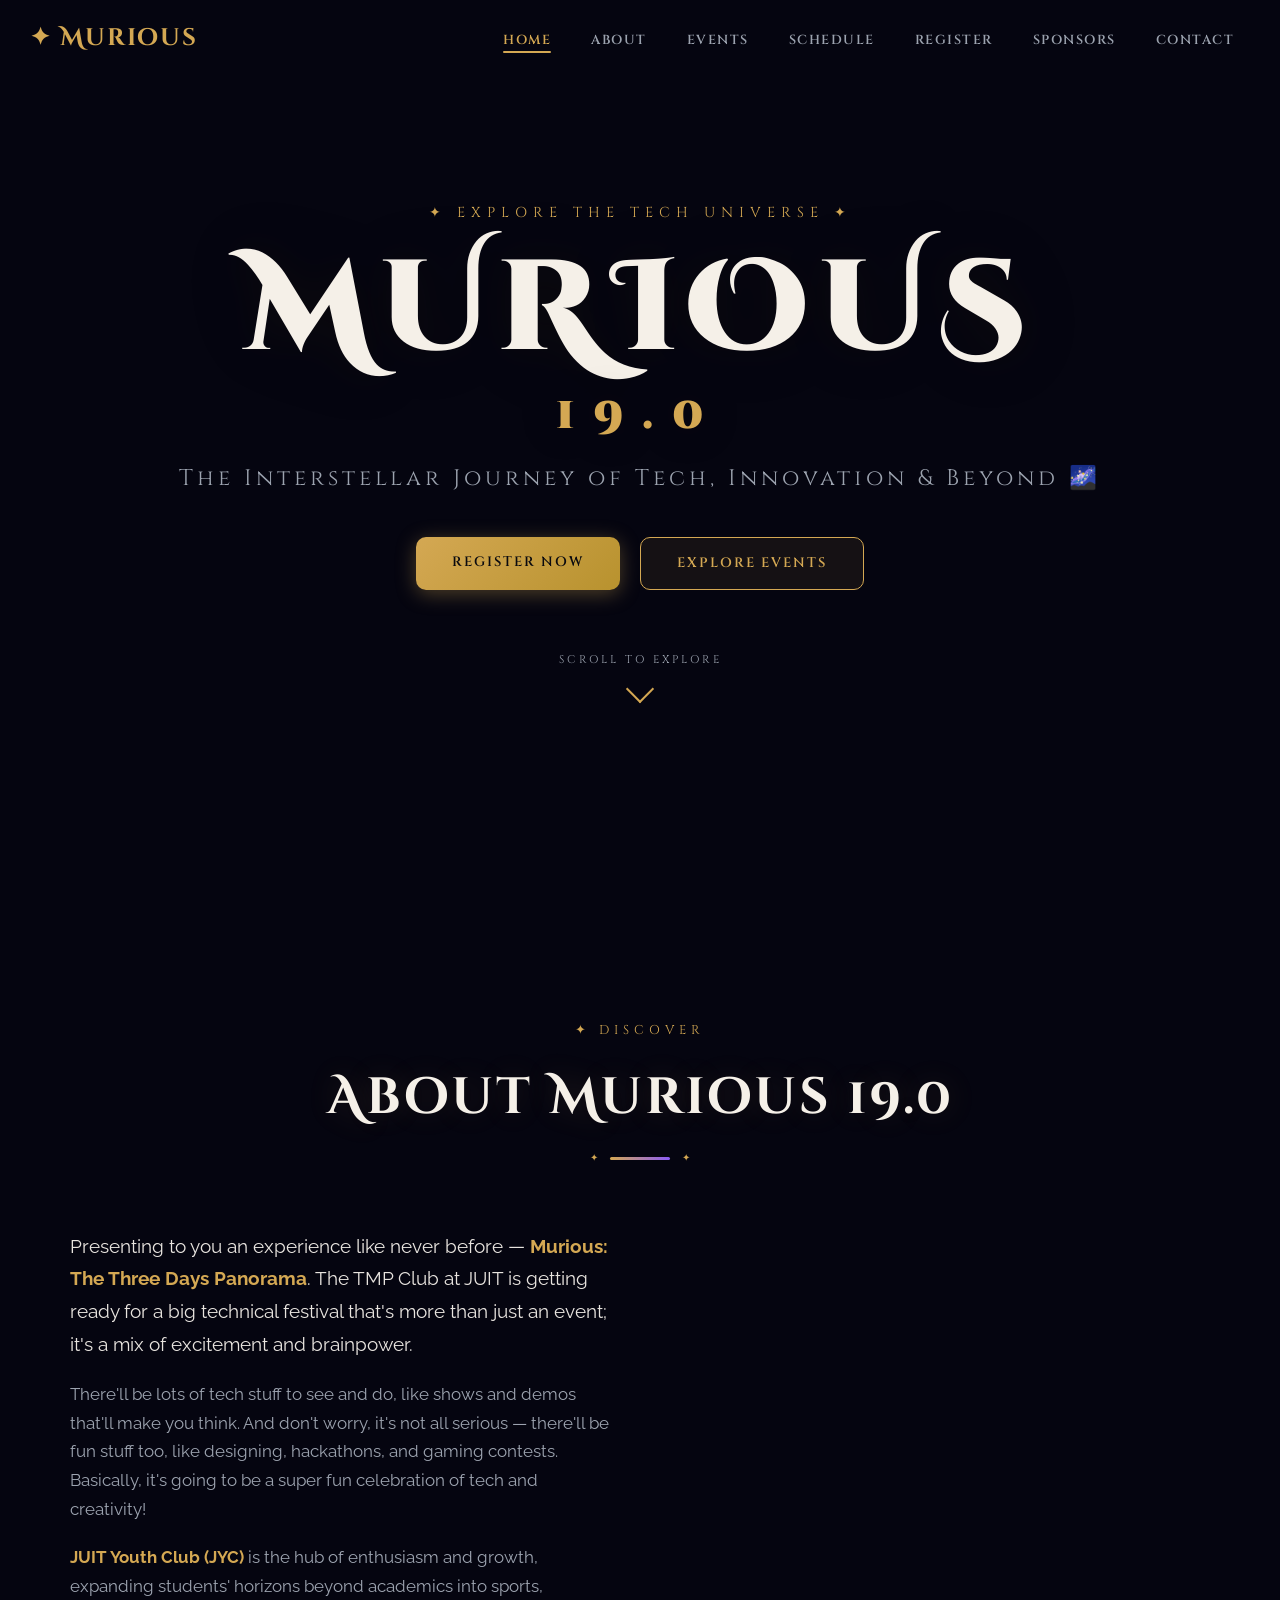
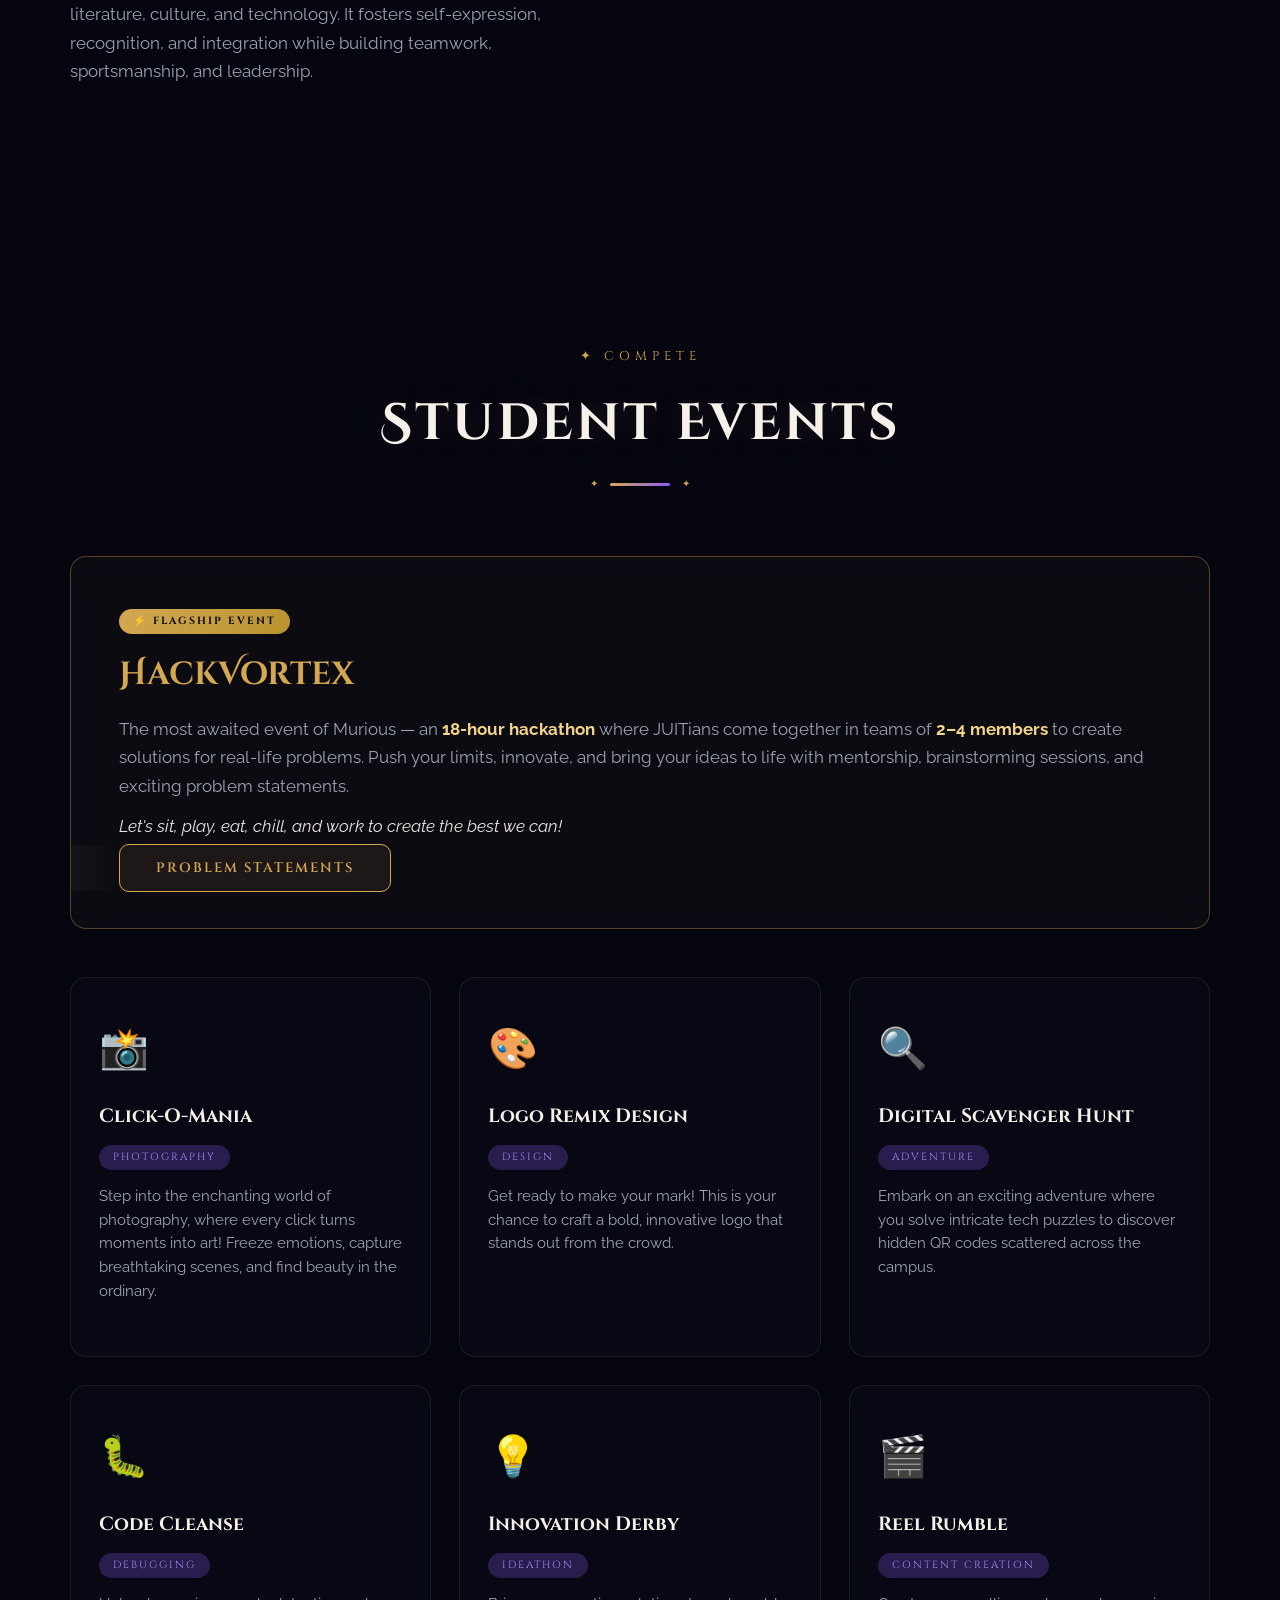
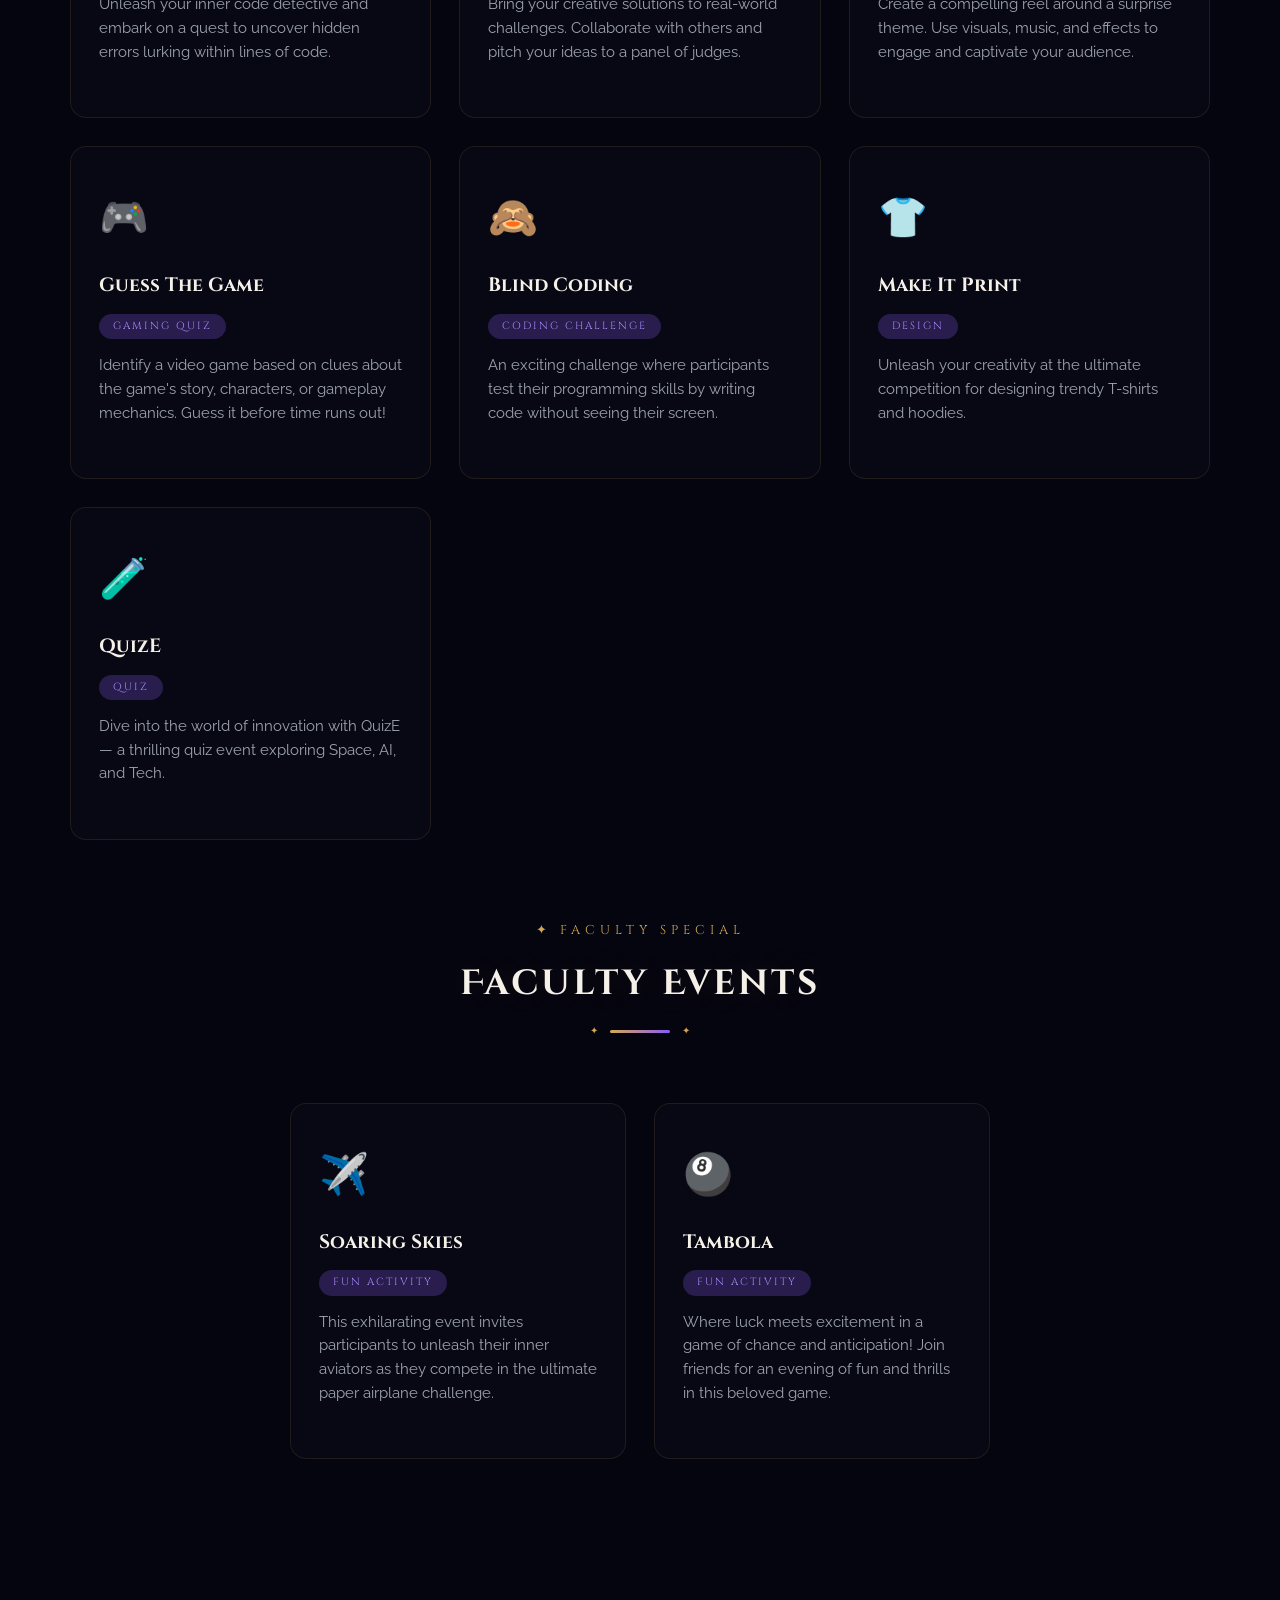
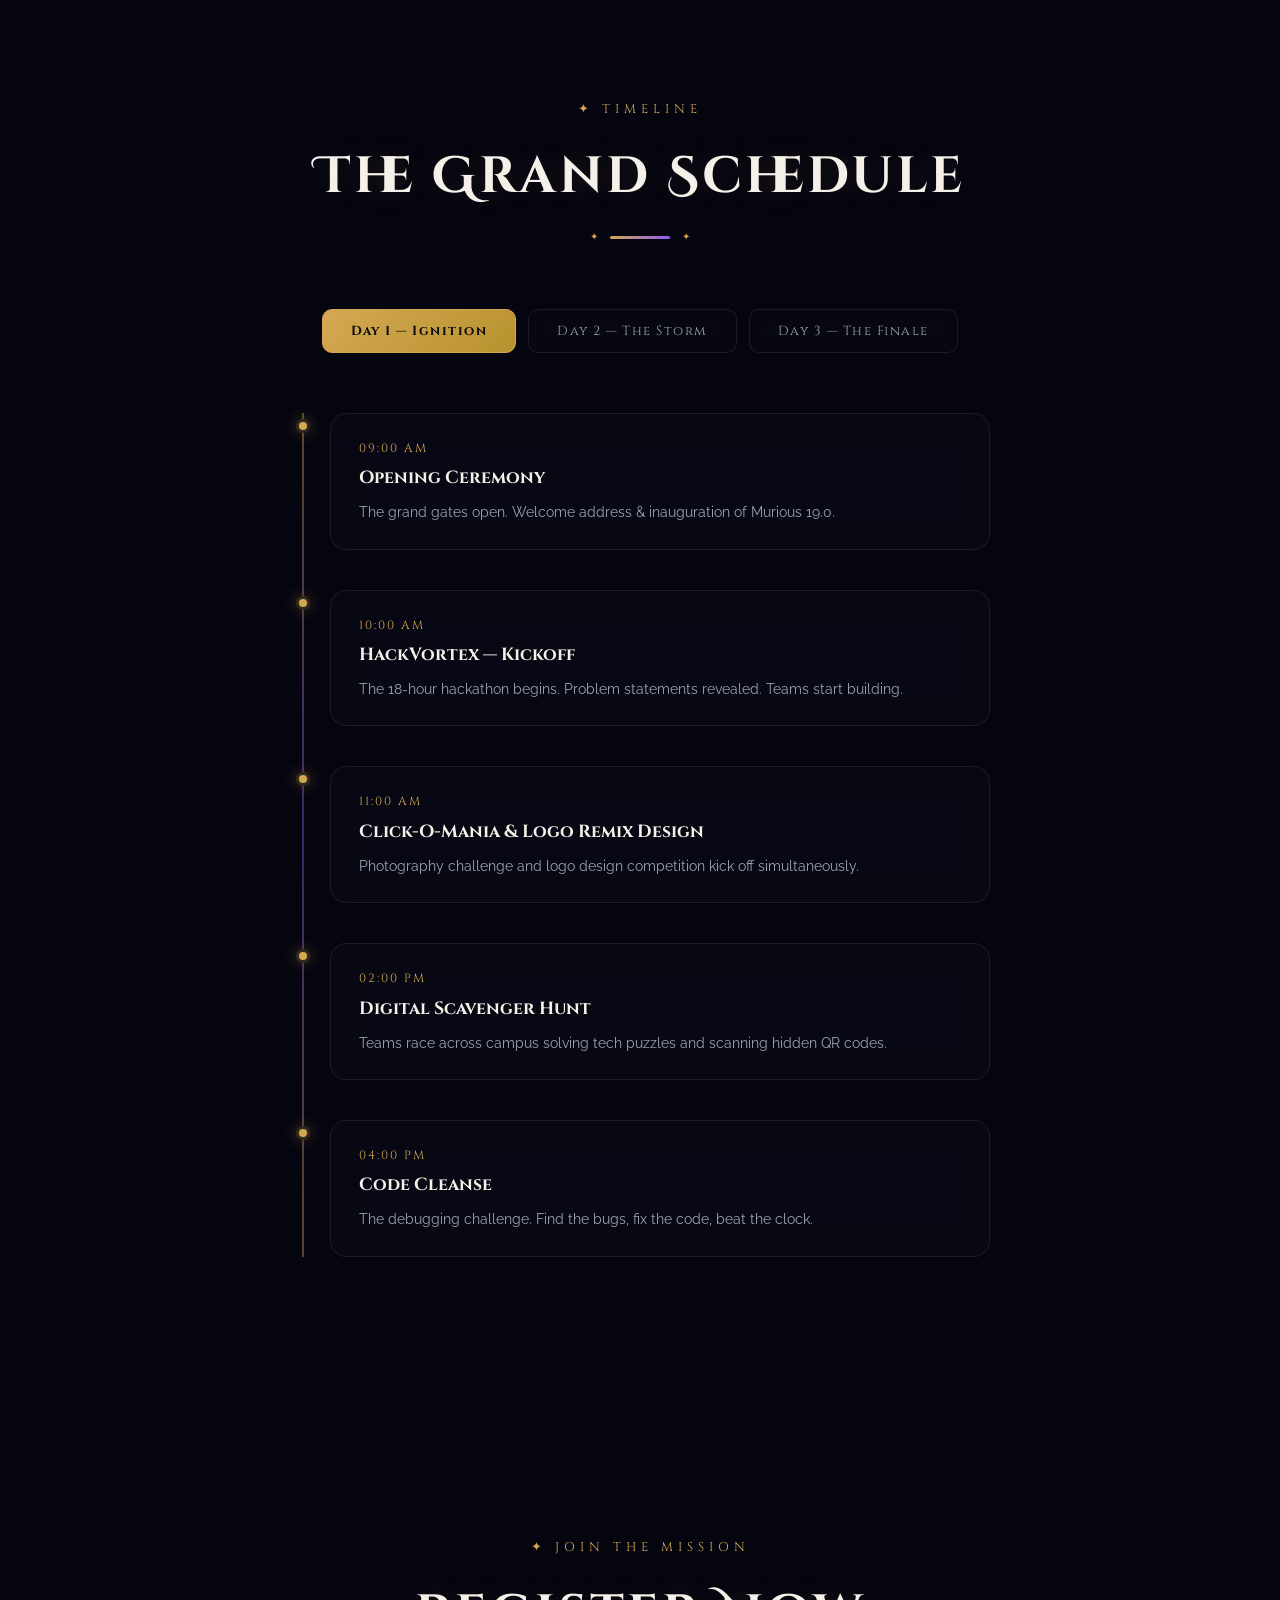
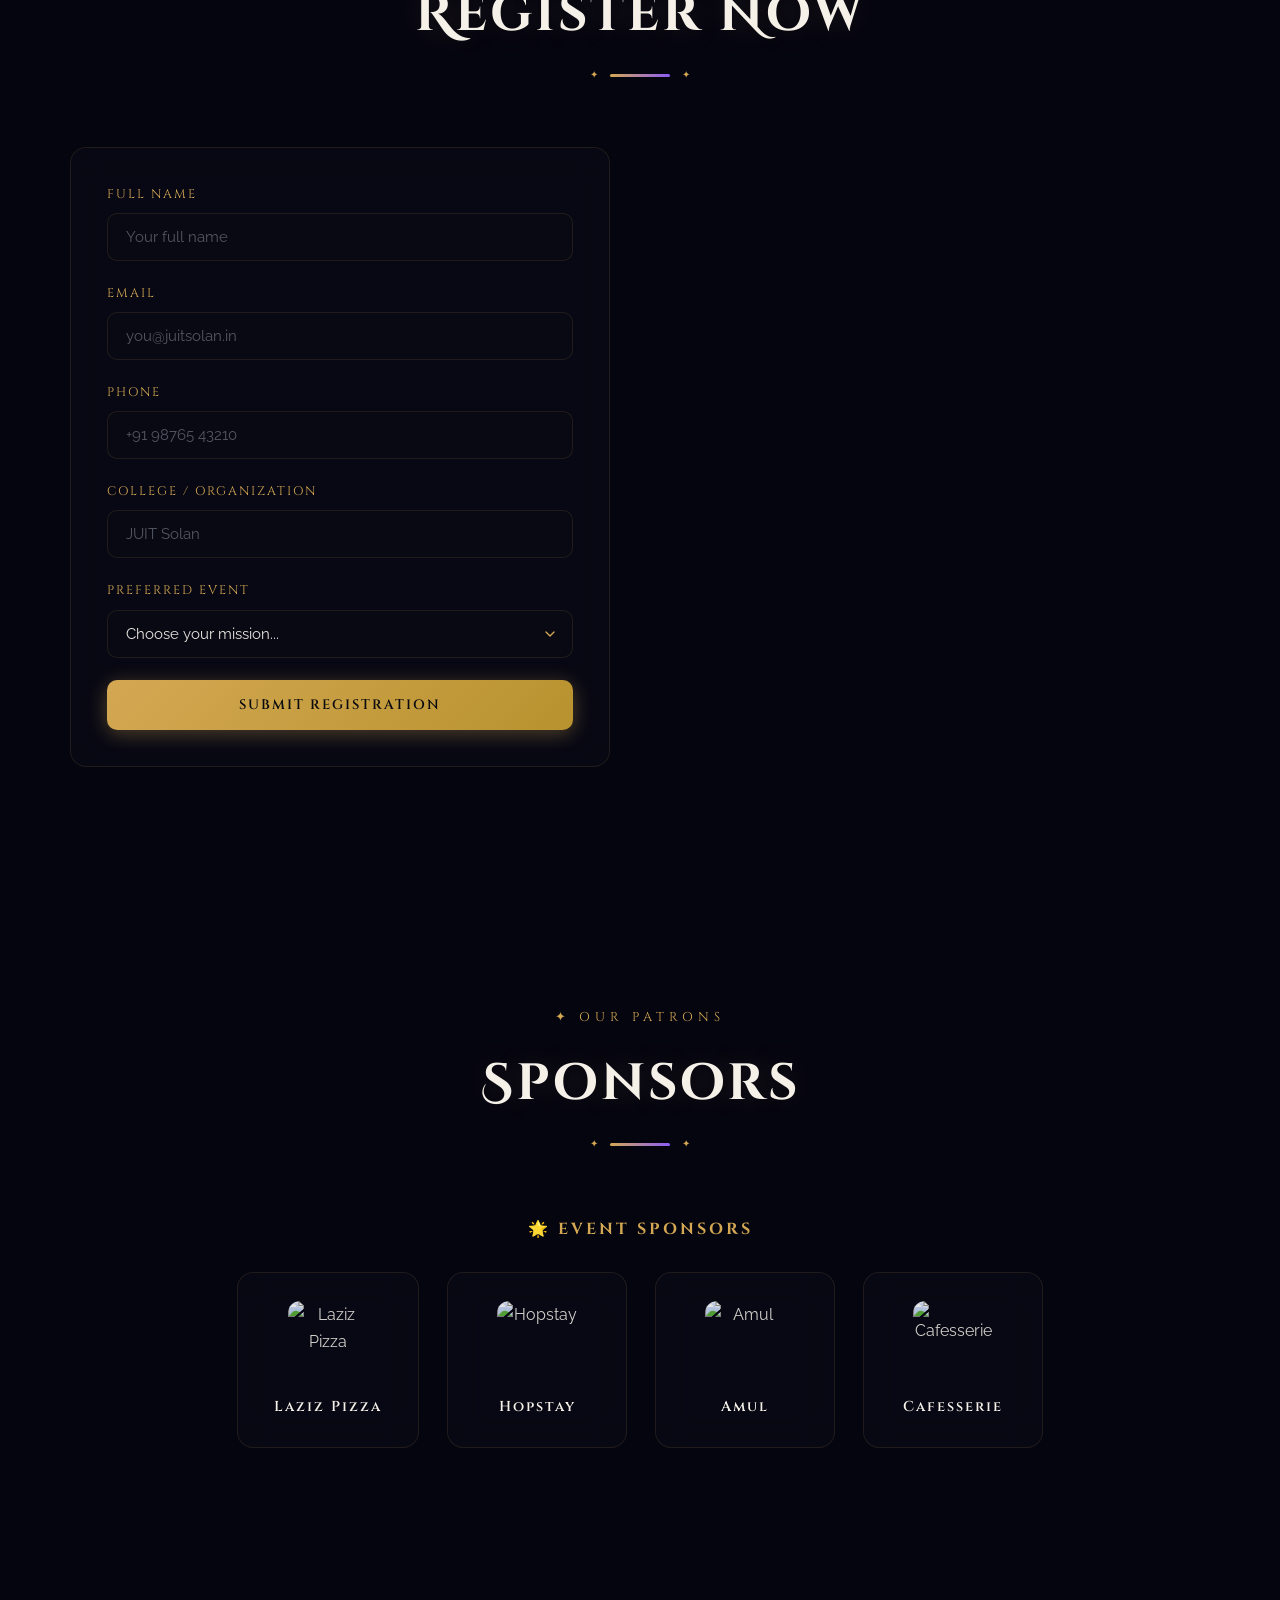
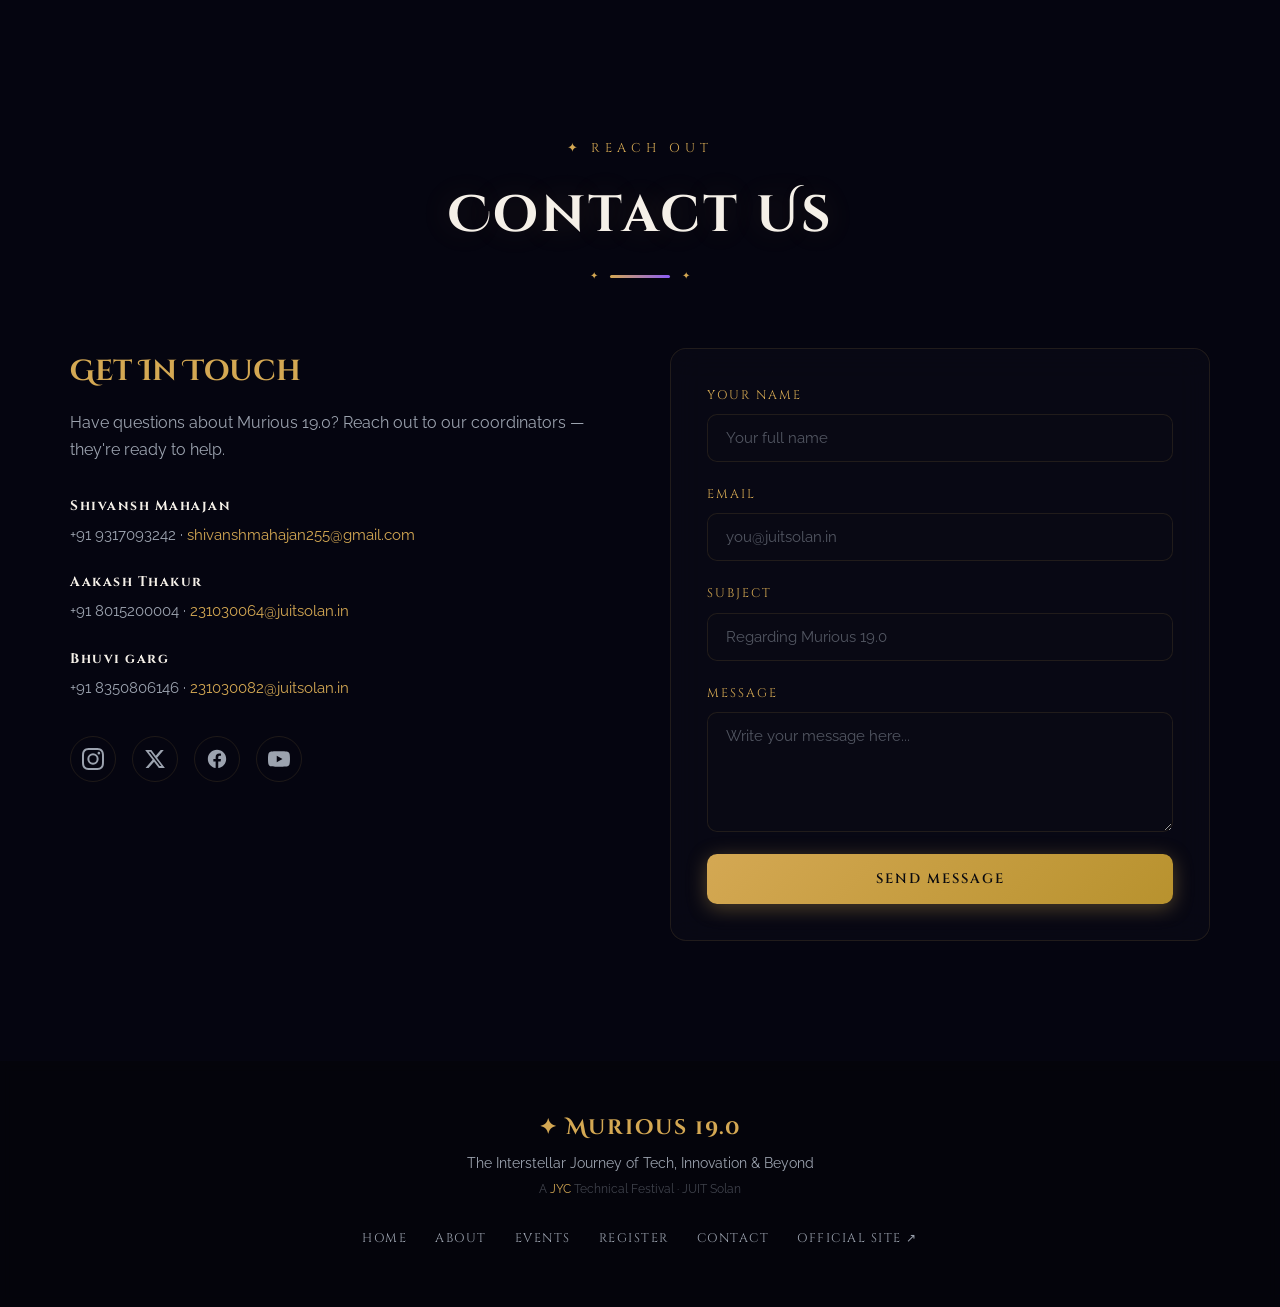
==== index.html @ 162be4cc "new background animation" ====
<!DOCTYPE html>
<html lang="en">

<head>
  <meta charset="UTF-8">
  <meta name="viewport" content="width=device-width, initial-scale=1.0">
  <title>Murious 19.0 — Explore the Tech Universe | JUIT</title>
  <meta name="description"
    content="Murious 19.0 by JYC — The three-day tech fest panorama at JUIT. HackVortex, Blind Coding, Innovation Derby, and more. Register now!">
  <link rel="preconnect" href="https://fonts.googleapis.com">
  <link rel="preconnect" href="https://fonts.gstatic.com" crossorigin>
  <link
    href="https://fonts.googleapis.com/css2?family=Cinzel+Decorative:wght@400;700;900&family=Cinzel:wght@400;600;700&family=Raleway:wght@300;400;500;600;700&display=swap"
    rel="stylesheet">
  <link rel="stylesheet" href="styles.css">
</head>

<body>


  <!-- ═══ LOADER ═══ -->
  <div id="pageLoader" class="page-loader">
    <img src="loader.gif" alt="Loading..." class="loader-gif">
  </div>


  <!-- ═══ MAGIC WAND CURSOR ═══ -->
  <div id="wandCursor" class="wand-cursor">
    <img src="static_cursor.png" class="wand-static" alt="">
    <img src="clicked_cursor.png" class="wand-clicked" alt="">
  </div>
  <div id="wandShadow" class="wand-shadow"></div>
  <div id="sparkleContainer" class="sparkle-container"></div>
  <canvas id="wandTrail" class="wand-trail"></canvas>


  <!-- ═══ NAVBAR ═══ -->
  <nav id="navbar">
    <div class="nav-container">
      <a href="#home" class="nav-logo">✦ Murious</a>
      <button class="nav-toggle" id="navToggle" aria-label="Toggle menu">
        <span></span><span></span><span></span>
      </button>
      <ul class="nav-links" id="navLinks">
        <li><a href="#home" class="nav-link active">Home</a></li>
        <li><a href="#about" class="nav-link">About</a></li>
        <li><a href="#events" class="nav-link">Events</a></li>
        <li><a href="#schedule" class="nav-link">Schedule</a></li>
        <li><a href="#register" class="nav-link">Register</a></li>
        <li><a href="#sponsors" class="nav-link">Sponsors</a></li>
        <li><a href="#contact" class="nav-link">Contact</a></li>
      </ul>
    </div>
  </nav>

  <!-- ═══ SCROLLABLE CONTENT ═══ -->
  <main class="content-layer">


  <!-- HOME / HERO -->
    <section id="home" class="section hero-section">
      <div class="hero-content">
        <p class="hero-pre">✦ Explore the Tech Universe ✦</p>
        <h1 class="hero-title">MURIOUS<span class="hero-year">19.0</span></h1>
        <p class="hero-tagline">The Interstellar Journey of Tech, Innovation &amp; Beyond 🌌</p>
        <div class="hero-cta-group">
          <a href="https://forms.gle/axCYgx6kRqmrD6RG7" target="_blank" class="btn btn-primary">Register Now</a>
          <a href="#events" class="btn btn-outline">Explore Events</a>
        </div>
        <div class="scroll-indicator">
          <span>Scroll to Explore</span>
          <div class="scroll-arrow"></div>
        </div>
      </div>
      <img src="castle.png" class="hero-castle" alt="Murious Castle">
      <img src="ltree.png" class="hero-tree hero-tree-left" alt="">
      <img src="rtree.png" class="hero-tree hero-tree-right" alt="">
      <img src="lclifs.png" class="hero-clif hero-clif-left" alt="">
      <img src="rclifs.png" class="hero-clif hero-clif-right" alt="">
    </section>


    <!-- ABOUT -->
    <section id="about" class="section">
      <div class="section-container">
        <div class="section-header reveal">
          <span class="section-tag">✦ Discover</span>
          <h2 class="section-title">About Murious 19.0</h2>
          <div class="title-ornament"></div>
        </div>
        <div class="about-grid">
          <div class="about-text reveal">
            <p class="about-lead">Presenting to you an experience like never before — <strong>Murious: The Three Days
                Panorama</strong>. The TMP Club at JUIT is getting ready for a big technical festival that's more than
              just an event; it's a mix of excitement and brainpower.</p>
            <p>There'll be lots of tech stuff to see and do, like shows and demos that'll make you think. And don't
              worry, it's not all serious — there'll be fun stuff too, like designing, hackathons, and gaming contests.
              Basically, it's going to be a super fun celebration of tech and creativity!</p>
            <p><strong>JUIT Youth Club (JYC)</strong> is the hub of enthusiasm and growth, expanding students' horizons
              beyond academics into sports, literature, culture, and technology. It fosters self-expression,
              recognition, and integration while building teamwork, sportsmanship, and leadership.</p>
          </div>

        </div>
      </div>
    </section>


    <!-- EVENTS -->
    <section id="events" class="section">
      <div class="section-container">
        <div class="section-header reveal">
          <span class="section-tag">✦ Compete</span>
          <h2 class="section-title">Student Events</h2>
          <div class="title-ornament"></div>
        </div>

        
        <!-- HACKVORTEX FEATURED -->
        <div class="featured-event glass-card reveal">
          <div class="featured-event-content">
            <span class="event-type featured-type">⚡ Flagship Event</span>
            <h3>HackVortex</h3>
            <p>The most awaited event of Murious — an <strong>18-hour hackathon</strong> where JUITians come together in
              teams of <strong>2–4 members</strong> to create solutions for real-life problems. Push your limits,
              innovate, and bring your ideas to life with mentorship, brainstorming sessions, and exciting problem
              statements.</p>
            <p class="featured-sub">Let's sit, play, eat, chill, and work to create the best we can!</p>
            <a href="https://drive.google.com/file/d/1WscJIWWycX5eQzXC22tiITf636T7GMsm/view?usp=sharing" target="_blank"
              class="btn btn-outline" style="margin-top:16px;">Problem Statements</a>
          </div>
        </div>


        <!-- EVENT GRIDS -->
        <div class="events-grid">
          <div class="event-card glass-card reveal">
            <div class="event-icon">📸</div>
            <h3>Click-O-Mania</h3>
            <span class="event-type">Photography</span>
            <p>Step into the enchanting world of photography, where every click turns moments into art! Freeze emotions,
              capture breathtaking scenes, and find beauty in the ordinary.</p>
          </div>
          <div class="event-card glass-card reveal">
            <div class="event-icon">🎨</div>
            <h3>Logo Remix Design</h3>
            <span class="event-type">Design</span>
            <p>Get ready to make your mark! This is your chance to craft a bold, innovative logo that stands out from
              the crowd.</p>
          </div>
          <div class="event-card glass-card reveal">
            <div class="event-icon">🔍</div>
            <h3>Digital Scavenger Hunt</h3>
            <span class="event-type">Adventure</span>
            <p>Embark on an exciting adventure where you solve intricate tech puzzles to discover hidden QR codes
              scattered across the campus.</p>
          </div>
          <div class="event-card glass-card reveal">
            <div class="event-icon">🐛</div>
            <h3>Code Cleanse</h3>
            <span class="event-type">Debugging</span>
            <p>Unleash your inner code detective and embark on a quest to uncover hidden errors lurking within lines of
              code.</p>
          </div>
          <div class="event-card glass-card reveal">
            <div class="event-icon">💡</div>
            <h3>Innovation Derby</h3>
            <span class="event-type">Ideathon</span>
            <p>Bring your creative solutions to real-world challenges. Collaborate with others and pitch your ideas to a
              panel of judges.</p>
          </div>
          <div class="event-card glass-card reveal">
            <div class="event-icon">🎬</div>
            <h3>Reel Rumble</h3>
            <span class="event-type">Content Creation</span>
            <p>Create a compelling reel around a surprise theme. Use visuals, music, and effects to engage and captivate
              your audience.</p>
          </div>
          <div class="event-card glass-card reveal">
            <div class="event-icon">🎮</div>
            <h3>Guess The Game</h3>
            <span class="event-type">Gaming Quiz</span>
            <p>Identify a video game based on clues about the game's story, characters, or gameplay mechanics. Guess it
              before time runs out!</p>
          </div>
          <div class="event-card glass-card reveal">
            <div class="event-icon">🙈</div>
            <h3>Blind Coding</h3>
            <span class="event-type">Coding Challenge</span>
            <p>An exciting challenge where participants test their programming skills by writing code without seeing
              their screen.</p>
          </div>
          <div class="event-card glass-card reveal">
            <div class="event-icon">👕</div>
            <h3>Make It Print</h3>
            <span class="event-type">Design</span>
            <p>Unleash your creativity at the ultimate competition for designing trendy T-shirts and hoodies.</p>
          </div>
          <div class="event-card glass-card reveal">
            <div class="event-icon">🧪</div>
            <h3>QuizE</h3>
            <span class="event-type">Quiz</span>
            <p>Dive into the world of innovation with QuizE — a thrilling quiz event exploring Space, AI, and Tech.</p>
          </div>
        </div>


        <!-- Faculty Events -->
        <div class="section-header reveal" style="margin-top: 80px;">
          <span class="section-tag">✦ Faculty Special</span>
          <h2 class="section-title" style="font-size: clamp(1.5rem, 3vw, 2.2rem);">Faculty Events</h2>
          <div class="title-ornament"></div>
        </div>
        <div class="events-grid events-grid-small">
          <div class="event-card glass-card reveal">
            <div class="event-icon">✈️</div>
            <h3>Soaring Skies</h3>
            <span class="event-type">Fun Activity</span>
            <p>This exhilarating event invites participants to unleash their inner aviators as they compete in the
              ultimate paper airplane challenge.</p>
          </div>
          <div class="event-card glass-card reveal">
            <div class="event-icon">🎱</div>
            <h3>Tambola</h3>
            <span class="event-type">Fun Activity</span>
            <p>Where luck meets excitement in a game of chance and anticipation! Join friends for an evening of fun and
              thrills in this beloved game.</p>
          </div>
        </div>
      </div>
    </section>


    <!-- SCHEDULE -->
    <section id="schedule" class="section">
      <div class="section-container">
        <div class="section-header reveal">
          <span class="section-tag">✦ Timeline</span>
          <h2 class="section-title">The Grand Schedule</h2>
          <div class="title-ornament"></div>
        </div>
        <div class="schedule-tabs reveal">
          <button class="schedule-tab active" data-day="1">Day 1 — Ignition</button>
          <button class="schedule-tab" data-day="2">Day 2 — The Storm</button>
          <button class="schedule-tab" data-day="3">Day 3 — The Finale</button>
        </div>
        <div class="timeline" id="timeline">
          <div class="timeline-line"></div>
          <div class="timeline-item reveal" data-day="1">
            <div class="timeline-dot"></div>
            <div class="timeline-content glass-card">
              <span class="timeline-time">09:00 AM</span>
              <h3>Opening Ceremony</h3>
              <p>The grand gates open. Welcome address &amp; inauguration of Murious 19.0.</p>
            </div>
          </div>
          <div class="timeline-item reveal" data-day="1">
            <div class="timeline-dot"></div>
            <div class="timeline-content glass-card">
              <span class="timeline-time">10:00 AM</span>
              <h3>HackVortex — Kickoff</h3>
              <p>The 18-hour hackathon begins. Problem statements revealed. Teams start building.</p>
            </div>
          </div>
          <div class="timeline-item reveal" data-day="1">
            <div class="timeline-dot"></div>
            <div class="timeline-content glass-card">
              <span class="timeline-time">11:00 AM</span>
              <h3>Click-O-Mania &amp; Logo Remix Design</h3>
              <p>Photography challenge and logo design competition kick off simultaneously.</p>
            </div>
          </div>
          <div class="timeline-item reveal" data-day="1">
            <div class="timeline-dot"></div>
            <div class="timeline-content glass-card">
              <span class="timeline-time">02:00 PM</span>
              <h3>Digital Scavenger Hunt</h3>
              <p>Teams race across campus solving tech puzzles and scanning hidden QR codes.</p>
            </div>
          </div>
          <div class="timeline-item reveal" data-day="1">
            <div class="timeline-dot"></div>
            <div class="timeline-content glass-card">
              <span class="timeline-time">04:00 PM</span>
              <h3>Code Cleanse</h3>
              <p>The debugging challenge. Find the bugs, fix the code, beat the clock.</p>
            </div>
          </div>
          <!-- Day 2 -->
          <div class="timeline-item reveal" data-day="2" style="display:none;">
            <div class="timeline-dot"></div>
            <div class="timeline-content glass-card">
              <span class="timeline-time">09:00 AM</span>
              <h3>Innovation Derby</h3>
              <p>Pitch your creative solutions to real-world challenges before the jury.</p>
            </div>
          </div>
          <div class="timeline-item reveal" data-day="2" style="display:none;">
            <div class="timeline-dot"></div>
            <div class="timeline-content glass-card">
              <span class="timeline-time">11:00 AM</span>
              <h3>Blind Coding</h3>
              <p>Write code without seeing the screen. Pure instinct, pure skill.</p>
            </div>
          </div>
          <div class="timeline-item reveal" data-day="2" style="display:none;">
            <div class="timeline-dot"></div>
            <div class="timeline-content glass-card">
              <span class="timeline-time">02:00 PM</span>
              <h3>Reel Rumble &amp; Make It Print</h3>
              <p>Content creation and merch design challenges run in parallel.</p>
            </div>
          </div>
          <div class="timeline-item reveal" data-day="2" style="display:none;">
            <div class="timeline-dot"></div>
            <div class="timeline-content glass-card">
              <span class="timeline-time">04:00 PM</span>
              <h3>HackVortex — Final Stretch</h3>
              <p>18 hours up. Final submissions and project demos begin.</p>
            </div>
          </div>
          <!-- Day 3 -->
          <div class="timeline-item reveal" data-day="3" style="display:none;">
            <div class="timeline-dot"></div>
            <div class="timeline-content glass-card">
              <span class="timeline-time">09:00 AM</span>
              <h3>Guess The Game &amp; QuizE</h3>
              <p>Gaming quiz and the space/AI/tech trivia showdown.</p>
            </div>
          </div>
          <div class="timeline-item reveal" data-day="3" style="display:none;">
            <div class="timeline-dot"></div>
            <div class="timeline-content glass-card">
              <span class="timeline-time">11:00 AM</span>
              <h3>Faculty Events — Soaring Skies &amp; Tambola</h3>
              <p>Paper airplane challenge and the beloved game of luck and anticipation.</p>
            </div>
          </div>
          <div class="timeline-item reveal" data-day="3" style="display:none;">
            <div class="timeline-dot"></div>
            <div class="timeline-content glass-card">
              <span class="timeline-time">03:00 PM</span>
              <h3>Prize Ceremony</h3>
              <p>Awards, recognition &amp; prizes bestowed upon the victors of Murious 19.0.</p>
            </div>
          </div>
          <div class="timeline-item reveal" data-day="3" style="display:none;">
            <div class="timeline-dot"></div>
            <div class="timeline-content glass-card">
              <span class="timeline-time">05:00 PM</span>
              <h3>Grand Closing</h3>
              <p>Farewell, networking &amp; celebration. Until Murious 20.0, explorers! 🚀</p>
            </div>
          </div>
        </div>
      </div>
    </section>


    <!-- REGISTER -->
    <section id="register" class="section">
      <div class="section-container">
        <div class="section-header reveal">
          <span class="section-tag">✦ Join the Mission</span>
          <h2 class="section-title">Register Now</h2>
          <div class="title-ornament"></div>
        </div>
        <div class="register-wrapper">

          <form class="register-form glass-card reveal" id="registerForm">
            <div class="form-group">
              <label for="regName">Full Name</label>
              <input type="text" id="regName" placeholder="Your full name" required>
            </div>
            <div class="form-group">
              <label for="regEmail">Email</label>
              <input type="email" id="regEmail" placeholder="you@juitsolan.in" required>
            </div>
            <div class="form-group">
              <label for="regPhone">Phone</label>
              <input type="tel" id="regPhone" placeholder="+91 98765 43210" required>
            </div>
            <div class="form-group">
              <label for="regCollege">College / Organization</label>
              <input type="text" id="regCollege" placeholder="JUIT Solan" required>
            </div>
            <div class="form-group">
              <label for="regEvent">Preferred Event</label>
              <select id="regEvent" required>
                <option value="" disabled selected>Choose your mission...</option>
                <option>HackVortex (Hackathon)</option>
                <option>Click-O-Mania (Photography)</option>
                <option>Logo Remix Design</option>
                <option>Digital Scavenger Hunt</option>
                <option>Code Cleanse (Debugging)</option>
                <option>Innovation Derby (Ideathon)</option>
                <option>Reel Rumble (Content Creation)</option>
                <option>Guess The Game</option>
                <option>Blind Coding</option>
                <option>Make It Print (Design)</option>
                <option>QuizE (Tech Quiz)</option>
                <option>All Events</option>
              </select>
            </div>
            <button type="submit" class="btn btn-primary btn-full" id="registerBtn">
              <span class="btn-text">Submit Registration</span>
              <span class="btn-magic">✦ Registered! ✦</span>
            </button>
          </form>
        </div>
      </div>
    </section>


    <!-- SPONSORS -->
    <section id="sponsors" class="section">
      <div class="section-container">
        <div class="section-header reveal">
          <span class="section-tag">✦ Our Patrons</span>
          <h2 class="section-title">Sponsors</h2>
          <div class="title-ornament"></div>
        </div>
        <div class="sponsors-tier reveal">
          <h3 class="tier-title">🌟 Event Sponsors</h3>
          <div class="sponsors-grid">
            <div class="sponsor-card glass-card">
              <div class="sponsor-glow"></div>
              <img src="https://murious.jyc.co.in/assets/lazizpizza-CYQ73uPV.jpeg" alt="Laziz Pizza"
                class="sponsor-img">
              <span>Laziz Pizza</span>
            </div>
            <div class="sponsor-card glass-card">
              <div class="sponsor-glow"></div>
              <img src="https://murious.jyc.co.in/assets/hopstay-BpjZGJk_.jpeg" alt="Hopstay" class="sponsor-img">
              <span>Hopstay</span>
            </div>
            <div class="sponsor-card glass-card">
              <div class="sponsor-glow"></div>
              <img src="https://murious.jyc.co.in/assets/amul-BEqZfMeO.webp" alt="Amul" class="sponsor-img">
              <span>Amul</span>
            </div>
            <div class="sponsor-card glass-card">
              <div class="sponsor-glow"></div>
              <img src="https://murious.jyc.co.in/assets/cafesserie-BHt08vgE.jpeg" alt="Cafesserie" class="sponsor-img">
              <span>Cafesserie</span>
            </div>
          </div>
        </div>
      </div>
    </section>


    <!-- CONTACT -->
    <section id="contact" class="section">
      <div class="section-container">
        <div class="section-header reveal">
          <span class="section-tag">✦ Reach Out</span>
          <h2 class="section-title">Contact Us</h2>
          <div class="title-ornament"></div>
        </div>
        <div class="contact-grid">
          <div class="contact-info reveal">
            <h3>Get In Touch</h3>
            <p>Have questions about Murious 19.0? Reach out to our coordinators — they're ready to help.</p>
            <div class="contact-details">
              <div class="contact-item">
                <div>
                  <strong>Shivansh Mahajan</strong>
                  <p>+91 9317093242 · <a href="mailto:shivanshmahajan255@gmail.com"
                      style="color:var(--gold);">shivanshmahajan255@gmail.com</a></p>
                </div>
              </div>
              <div class="contact-item">
                <div>
                  <strong>Aakash Thakur</strong>
                  <p>+91 8015200004 · <a href="mailto:231030064@juitsolan.in"
                      style="color:var(--gold);">231030064@juitsolan.in</a></p>
                </div>
              </div>
              <div class="contact-item">
                <div>
                  <strong>Bhuvi garg</strong>
                  <p>+91 8350806146 · <a href="mailto:231030082@juitsolan.in"
                      style="color:var(--gold);">231030082@juitsolan.in</a></p>
                </div>
              </div>
            </div>
            <div class="social-links">
              <a href="https://www.instagram.com/murious.juit/" target="_blank" class="social-link"
                aria-label="Instagram">
                <svg viewBox="0 0 24 24" width="22" height="22" fill="currentColor">
                  <path
                    d="M12 2.163c3.204 0 3.584.012 4.85.07 3.252.148 4.771 1.691 4.919 4.919.058 1.265.069 1.645.069 4.849 0 3.205-.012 3.584-.069 4.849-.149 3.225-1.664 4.771-4.919 4.919-1.266.058-1.644.07-4.85.07-3.204 0-3.584-.012-4.849-.07-3.26-.149-4.771-1.699-4.919-4.92-.058-1.265-.07-1.644-.07-4.849 0-3.204.013-3.583.07-4.849.149-3.227 1.664-4.771 4.919-4.919 1.266-.057 1.645-.069 4.849-.069zM12 0C8.741 0 8.333.014 7.053.072 2.695.272.273 2.69.073 7.052.014 8.333 0 8.741 0 12c0 3.259.014 3.668.072 4.948.2 4.358 2.618 6.78 6.98 6.98C8.333 23.986 8.741 24 12 24c3.259 0 3.668-.014 4.948-.072 4.354-.2 6.782-2.618 6.979-6.98.059-1.28.073-1.689.073-4.948 0-3.259-.014-3.667-.072-4.947-.196-4.354-2.617-6.78-6.979-6.98C15.668.014 15.259 0 12 0zm0 5.838a6.162 6.162 0 100 12.324 6.162 6.162 0 000-12.324zM12 16a4 4 0 110-8 4 4 0 010 8zm6.406-11.845a1.44 1.44 0 100 2.881 1.44 1.44 0 000-2.881z" />
                </svg>
              </a>
              <a href="https://x.com/JycJuit/" target="_blank" class="social-link" aria-label="Twitter/X">
                <svg viewBox="0 0 24 24" width="22" height="22" fill="currentColor">
                  <path
                    d="M18.244 2.25h3.308l-7.227 8.26 8.502 11.24H16.17l-5.214-6.817L4.99 21.75H1.68l7.73-8.835L1.254 2.25H8.08l4.713 6.231zm-1.161 17.52h1.833L7.084 4.126H5.117z" />
                </svg>
              </a>
              <a href="https://www.facebook.com/jyc.juit/" target="_blank" class="social-link" aria-label="Facebook">
                <svg viewBox="0 0 24 24" width="22" height="22" fill="currentColor">
                  <path
                    d="M12,2C6.477,2,2,6.477,2,12c0,5.013,3.693,9.153,8.505,9.876V14.65H8.031v-2.629h2.474v-1.749c0-2.896,1.411-4.167,3.818-4.167c1.153,0,1.762.085,2.051.124v2.294h-1.642c-1.022,0-1.379.969-1.379,2.061v1.437h2.995l-.406,2.629h-2.588v7.247C18.235,21.236,22,17.062,22,12C22,6.477,17.523,2,12,2z" />
                </svg>
              </a>
              <a href="https://www.youtube.com/@JYCPhotographyClub" target="_blank" class="social-link"
                aria-label="YouTube">
                <svg viewBox="0 0 24 24" width="22" height="22" fill="currentColor">
                  <path
                    d="M23.498 6.186a3.016 3.016 0 00-2.122-2.136C19.505 3.545 12 3.545 12 3.545s-7.505 0-9.377.505A3.017 3.017 0 00.502 6.186C0 8.07 0 12 0 12s0 3.93.502 5.814a3.016 3.016 0 002.122 2.136c1.871.505 9.376.505 9.376.505s7.505 0 9.377-.505a3.015 3.015 0 002.122-2.136C24 15.93 24 12 24 12s0-3.93-.502-5.814zM9.545 15.568V8.432L15.818 12l-6.273 3.568z" />
                </svg>
              </a>
            </div>
          </div>
          <form class="contact-form glass-card reveal" id="contactForm">
            <div class="form-group">
              <label for="contactName">Your Name</label>
              <input type="text" id="contactName" placeholder="Your full name" required>
            </div>
            <div class="form-group">
              <label for="contactEmail">Email</label>
              <input type="email" id="contactEmail" placeholder="you@juitsolan.in" required>
            </div>
            <div class="form-group">
              <label for="contactSubject">Subject</label>
              <input type="text" id="contactSubject" placeholder="Regarding Murious 19.0" required>
            </div>
            <div class="form-group">
              <label for="contactMessage">Message</label>
              <textarea id="contactMessage" rows="5" placeholder="Write your message here..." required></textarea>
            </div>
            <button type="submit" class="btn btn-primary btn-full">Send Message</button>
          </form>
        </div>
      </div>
    </section>


    <!-- FOOTER -->
    <footer class="footer">
      <div class="footer-content">
        <div class="footer-brand">
          <span class="footer-logo">✦ Murious 19.0</span>
          <p>The Interstellar Journey of Tech, Innovation &amp; Beyond</p>
          <p style="font-size:0.75rem; color:rgba(156,163,175,0.4); margin-top:4px;">A <a href="https://jyc.co.in/"
              target="_blank" style="color:var(--gold);">JYC</a> Technical Festival · JUIT Solan</p>
        </div>
        <div class="footer-links">
          <a href="#home">Home</a><a href="#about">About</a><a href="#events">Events</a>
          <a href="#register">Register</a><a href="#contact">Contact</a>
          <a href="https://jyc.co.in/" target="_blank">Official Site ↗</a>
        </div>
      </div>
    </footer>
  </main>
  <script src="script.js"></script>
</body>
</html>
---- styles.css ----
/* ═══════════════════════════════════════════════════════
   MURIOUS 2026 — Cinematic One-Page Styles v2
   Full-screen animation BG + floating transparent UI
   ═══════════════════════════════════════════════════════ */

@font-face {
  font-family: 'HarryPotter';
  src: url('harry_p/HARRYP__.TTF') format('truetype');
  font-weight: normal;
  font-style: normal;
  font-display: swap;
}

/* ════════════════════════════════════════════════════
   PAGE LOADER
   ════════════════════════════════════════════════════ */
.page-loader {
  position: fixed;
  top: 0;
  left: 0;
  width: 100%;
  height: 100%;
  background: #050510;
  display: flex;
  align-items: center;
  justify-content: center;
  z-index: 999999;
  transition: opacity 0.6s ease, visibility 0.6s ease;
}

.page-loader.hidden {
  opacity: 0;
  visibility: hidden;
  pointer-events: none;
}

.loader-gif {
  max-width: 286px;
  max-height: 286px;
}

:root {
  --bg-dark: #0a0a0f;
  --bg-card: rgba(10, 10, 20, 0.55);
  --bg-glass: rgba(12, 12, 25, 0.5);
  --bg-glass-hover: rgba(18, 18, 35, 0.65);

  --gold: #d4a853;
  --gold-light: #f0d48a;
  --gold-glow: rgba(212, 168, 83, 0.35);
  --purple: #8b5cf6;
  --purple-light: #a78bfa;
  --purple-glow: rgba(139, 92, 246, 0.25);

  --text: #e8e4df;
  --text-muted: #9ca3af;
  --text-heading: #f5f0e8;

  --border: rgba(212, 168, 83, 0.12);
  --border-hover: rgba(212, 168, 83, 0.4);

  --radius: 16px;
  --radius-sm: 10px;
  --transition: 0.4s cubic-bezier(0.25, 0.46, 0.45, 0.94);

  --font-display: 'HarryPotter', 'Cinzel Decorative', 'Cinzel', serif;
  --font-heading: 'Cinzel', serif;
  --font-body: 'Raleway', sans-serif;
}

*,
*::before,
*::after {
  margin: 0;
  padding: 0;
  box-sizing: border-box;
}

html {
  scroll-behavior: smooth;
  scrollbar-width: thin;
  scrollbar-color: var(--gold) var(--bg-dark);
  cursor: none !important;
}

html::-webkit-scrollbar {
  width: 6px;
}

html::-webkit-scrollbar-track {
  background: var(--bg-dark);
  
}

html::-webkit-scrollbar-thumb {
  background: var(--gold);
  border-radius: 3px;
  
}

body {
  font-family: var(--font-body);
  background: url('Background.png') center center / cover no-repeat fixed, #050510;
  color: var(--text);
  line-height: 1.7;
  overflow-x: hidden;
  -webkit-font-smoothing: antialiased;
  cursor: none !important;
}

a,
button,
input,
select,
textarea {
  cursor: none !important;
}

a {
  text-decoration: none;
  color: inherit;
}

img {
  max-width: 100%;
  display: block;
}

/* ════════════════════════════════════════════════════
   MAGIC WAND CURSOR
   ════════════════════════════════════════════════════ */
.wand-cursor {
  position: fixed;
  top: 0;
  left: 0;
  width: 80px;
  height: 80px;
  pointer-events: none;
  z-index: 100000;
  transform: translate(-10%, -10%) rotate(-30deg);
  transition: transform 0.05s ease;
  filter: drop-shadow(0 4px 8px rgba(0, 0, 0, 0.7));
}

.wand-cursor img {
  position: absolute;
  top: 0;
  left: 0;
  width: 100%;
  height: 100%;
  object-fit: contain;
  transition: opacity 0.12s ease;
}

.wand-cursor .wand-static {
  opacity: 1;
}

.wand-cursor .wand-clicked {
  opacity: 0;
}

.wand-cursor.casting .wand-static {
  opacity: 0;
}

.wand-cursor.casting .wand-clicked {
  opacity: 1;
}

.wand-cursor.casting {
  transform: translate(-10%, -10%) rotate(-25deg) scale(1.15);
}

.wand-shadow {
  position: fixed;
  width: 30px;
  height: 10px;
  border-radius: 50%;
  background: radial-gradient(ellipse, rgba(212, 168, 83, 0.35) 0%, transparent 70%);
  pointer-events: none;
  z-index: 99999;
  transform: translate(-50%, 20px);
  filter: blur(3px);
  transition: opacity 0.15s;
}

.wand-trail {
  position: fixed;
  top: 0;
  left: 0;
  width: 100%;
  height: 100%;
  pointer-events: none;
  z-index: 99998;
}

.sparkle-container {
  position: fixed;
  top: 0;
  left: 0;
  width: 100%;
  height: 100%;
  pointer-events: none;
  z-index: 99999;
}

.sparkle {
  position: absolute;
  width: 6px;
  height: 6px;
  border-radius: 50%;
  pointer-events: none;
  animation: sparkleAnim 0.7s ease-out forwards;
}

@keyframes sparkleAnim {
  0% {
    transform: translate(0, 0) scale(1);
    opacity: 1;
  }

  100% {
    transform: translate(var(--sx), var(--sy)) scale(0);
    opacity: 0;
  }
}


@keyframes burstAnim {
  0% {
    transform: translate(-50%, -50%) scale(0.3);
    opacity: 1;
  }

  100% {
    transform: translate(-50%, -50%) scale(2.5);
    opacity: 0;
  }
}

/* 
════════════════════════════════════════════════════
   CINEMATIC BACKGROUND (fixed, full-screen)
════════════════════════════════════════════════════ */

.bg-sky {
  position: absolute;
  top: 0;
  left: 0;
  width: 100%;
  height: 100%;
  background: url('Background.png') center center / cover no-repeat, radial-gradient(ellipse at 50% 30%, #1a1a3a 0%, #0a0a15 60%, #050510 100%);
  z-index: 0;
}

.bg-vignette {
  position: absolute;
  top: 0;
  left: 0;
  width: 100%;
  height: 100%;
  z-index: 8;
  background: radial-gradient(ellipse at center, transparent 40%, rgba(5, 5, 10, 0.6) 100%);
  pointer-events: none;
}

/* ════════════════════════════════════════════════════
   CONTENT LAYER (scrollable, above background)
   ════════════════════════════════════════════════════ */
.content-layer {
  position: relative;
  z-index: 10;
}

/* ════════════════════════════════════════════════════
   NAVBAR
   ════════════════════════════════════════════════════ */
#navbar {
  position: fixed;
  top: 0;
  left: 0;
  width: 100%;
  z-index: 1000;
  padding: 18px 0;
  transition: all 0.5s ease;
}

#navbar.scrolled {
  padding: 10px 0;
  background: rgba(10, 10, 15, 0.8);
  backdrop-filter: blur(24px);
  -webkit-backdrop-filter: blur(24px);
  border-bottom: 1px solid var(--border);
  box-shadow: 0 4px 30px rgba(0, 0, 0, 0.5);
}

.nav-container {
  max-width: 1300px;
  margin: 0 auto;
  padding: 0 30px;
  display: flex;
  align-items: center;
  justify-content: space-between;
}

.nav-logo {
  font-family: var(--font-display);
  font-size: 1.5rem;
  font-weight: 700;
  color: var(--gold);
  letter-spacing: 2px;
  transition: var(--transition);
}

.nav-logo:hover {
  text-shadow: 0 0 20px var(--gold-glow);
}

.nav-links {
  list-style: none;
  display: flex;
  gap: 8px;
}

.nav-link {
  font-family: var(--font-heading);
  font-size: 0.82rem;
  font-weight: 600;
  letter-spacing: 1.5px;
  text-transform: uppercase;
  color: var(--text-muted);
  padding: 8px 16px;
  border-radius: var(--radius-sm);
  transition: var(--transition);
  position: relative;
}

.nav-link::after {
  content: '';
  position: absolute;
  bottom: 4px;
  left: 50%;
  transform: translateX(-50%);
  width: 0;
  height: 2px;
  background: var(--gold);
  transition: width 0.3s ease;
  border-radius: 1px;
}

.nav-link:hover,
.nav-link.active {
  color: var(--gold);
}

.nav-link:hover::after,
.nav-link.active::after {
  width: 60%;
}

.nav-toggle {
  display: none;
  flex-direction: column;
  gap: 5px;
  background: none;
  border: none;
  cursor: none;
  padding: 5px;
}

.nav-toggle span {
  display: block;
  width: 26px;
  height: 2px;
  background: var(--gold);
  border-radius: 2px;
  transition: 0.3s ease;
}

/* ════════════════════════════════════════════════════
   HERO SECTION
   ════════════════════════════════════════════════════ */
.hero-section {
  height: 100vh;
  min-height: 600px;
  display: flex;
  align-items: center;
  justify-content: center;
  position: relative;
  overflow: hidden;
}

.hero-castle {
  width:clamp(220px, 55vw, 480px);
  position:absolute;
  left:50%;
  bottom:-95vh;
  transform: translateX(-50%);
  transform-origin:center bottom;
  z-index:6;
  pointer-events:none;
  will-change: transform;
  transition: transform 0.85s cubic-bezier(0.4, 0, 0.2, 1);
  -webkit-mask-image: linear-gradient(to bottom, black 85%, transparent 100%);
  mask-image: linear-gradient(to bottom, black 85%, transparent 100%);
}

.hero-tree {
  position: absolute;
  bottom: -8vh;
  z-index: 10;
  pointer-events: none;
  will-change: transform;
  transition: transform 0.85s cubic-bezier(0.4, 0, 0.2, 1);
}

.hero-tree-left {
  left: 0;
  transform: translateX(-110%);
  transform-origin: left bottom;
}

.hero-tree-right {
  right: 0;
  transform: translateX(110%);
  transform-origin: right bottom;
}

.hero-clif {
  position: absolute;
  bottom: -8vh;
  z-index: 7;
  pointer-events: none;
  will-change: transform;
  transition: transform 0.85s cubic-bezier(0.4, 0, 0.2, 1);
}

.hero-clif-left {
  left: 0;
  transform: translateX(-110%);
  width: 31vw;
  transform-origin: left bottom;
}

.hero-clif-right {
  right: 0;
  transform: translateX(110%);
  transform-origin: right bottom;
  width: 37vw;
}

.hero-content {
  text-align: center;
  padding: 0 20px;
  position: relative;
  z-index: 2;
  will-change: filter, opacity;
  transition: filter 0.85s ease, opacity 0.85s ease;
}

.hero-pre {
  font-family: var(--font-heading);
  font-size: 0.9rem;
  letter-spacing: 6px;
  text-transform: uppercase;
  color: var(--gold);
  margin-bottom: 16px;
  opacity: 0;
  animation: fadeInUp 1s 0.3s forwards;
}

.hero-title {
  font-family: var(--font-display);
  font-size: clamp(3.5rem, 10vw, 8rem);
  font-weight: 900;
  color: var(--text-heading);
  letter-spacing: 12px;
  line-height: 1.1;
  text-shadow: 0 0 40px rgba(29, 23, 10, 0.314), 0 0 80px rgba(43, 35, 21, 0.1);
  opacity: 0;
  animation: fadeInUp 1s 0.6s forwards;
}

.hero-year {
  display: block;
  font-size: 0.35em;
  letter-spacing: 20px;
  color: var(--gold);
  margin-top: 8px;
}

.hero-tagline {
  font-family: var(--font-heading);
  font-size: clamp(1rem, 2.5vw, 1.4rem);
  color: var(--text-muted);
  letter-spacing: 4px;
  margin-top: 20px;
  opacity: 0;
  animation: fadeInUp 1s 0.9s forwards;
}

.hero-cta-group {
  display: flex;
  gap: 20px;
  justify-content: center;
  margin-top: 40px;
  opacity: 0;
  animation: fadeInUp 1s 1.2s forwards;
}

.scroll-indicator {
  margin-top: 60px;
  display: flex;
  flex-direction: column;
  align-items: center;
  gap: 10px;
  opacity: 0;
  animation: fadeInUp 1s 1.5s forwards;
}

.scroll-indicator span {
  font-family: var(--font-heading);
  font-size: 0.7rem;
  letter-spacing: 3px;
  text-transform: uppercase;
  color: var(--text-muted);
}

.scroll-arrow {
  width: 20px;
  height: 20px;
  border-right: 2px solid var(--gold);
  border-bottom: 2px solid var(--gold);
  transform: rotate(45deg);
  animation: scrollBounce 2s infinite;
}

@keyframes scrollBounce {

  0%,
  100% {
    transform: rotate(45deg) translateY(0);
    opacity: 1;
  }

  50% {
    transform: rotate(45deg) translateY(8px);
    opacity: 0.5;
  }
}

/* ════════════════════════════════════════════════════
   GLASS CARD (universal transparent card)
   ════════════════════════════════════════════════════ */
.glass-card {
  background: var(--bg-glass);
  backdrop-filter: blur(16px);
  -webkit-backdrop-filter: blur(16px);
  border: 1px solid var(--border);
  border-radius: var(--radius);
  transition: var(--transition);
  position: relative;
  overflow: hidden;
}

.glass-card::before {
  content: '';
  position: absolute;
  top: 0;
  left: 0;
  right: 0;
  height: 1px;
  background: linear-gradient(90deg, transparent, rgba(212, 168, 83, 0.3), transparent);
  opacity: 0;
  transition: opacity 0.4s;
}

.glass-card:hover {
  background: var(--bg-glass-hover);
  border-color: var(--border-hover);
  box-shadow:
    0 8px 40px rgba(0, 0, 0, 0.4),
    0 0 30px var(--gold-glow),
    inset 0 0 30px rgba(212, 168, 83, 0.03);
  transform: translateY(-6px);
}

.glass-card:hover::before {
  opacity: 1;
}

/* ════════════════════════════════════════════════════
   BUTTONS
   ════════════════════════════════════════════════════ */
.btn {
  font-family: var(--font-heading);
  font-size: 0.85rem;
  font-weight: 600;
  letter-spacing: 2px;
  text-transform: uppercase;
  padding: 14px 36px;
  border-radius: var(--radius-sm);
  border: none;
  cursor: none;
  transition: all 0.4s ease;
  position: relative;
  overflow: hidden;
}

.btn::before {
  content: '';
  position: absolute;
  top: 0;
  left: -100%;
  width: 100%;
  height: 100%;
  background: linear-gradient(90deg, transparent, rgba(255, 255, 255, 0.1), transparent);
  transition: left 0.6s ease;
}

.btn:hover::before {
  left: 100%;
}

.btn-primary {
  background: linear-gradient(135deg, var(--gold) 0%, #b8922e 100%);
  color: #0a0a0f;
  box-shadow: 0 4px 20px var(--gold-glow);
}

.btn-primary:hover {
  transform: translateY(-3px);
  box-shadow: 0 8px 35px var(--gold-glow);
}

.btn-outline {
  background: rgba(212, 168, 83, 0.08);
  color: var(--gold);
  border: 1.5px solid var(--gold);
}

.btn-outline:hover {
  background: rgba(212, 168, 83, 0.15);
  transform: translateY(-3px);
  box-shadow: 0 4px 20px var(--gold-glow);
}

.btn-full {
  width: 100%;
  padding: 16px;
}

.btn-text,
.btn-magic {
  transition: 0.4s ease;
}

.btn-magic {
  position: absolute;
  left: 50%;
  top: 50%;
  transform: translate(-50%, -50%);
  opacity: 0;
  white-space: nowrap;
}

.btn.submitted .btn-text {
  opacity: 0;
  transform: translateY(-20px);
}

.btn.submitted .btn-magic {
  opacity: 1;
}

/* ════════════════════════════════════════════════════
   SECTIONS (with transparent backgrounds)
   ════════════════════════════════════════════════════ */
.section {
  padding: 120px 0;
  position: relative;
}

.section::before {
  display: none;
}

.hero-section::before {
  display: none;
}

.section-container {
  max-width: 1200px;
  margin: 0 auto;
  padding: 0 30px;
}

.section-header {
  text-align: center;
  margin-bottom: 70px;
}

.section-tag {
  font-family: var(--font-heading);
  font-size: 0.8rem;
  letter-spacing: 5px;
  text-transform: uppercase;
  color: var(--gold);
  display: block;
  margin-bottom: 12px;
}

.section-title {
  font-family: var(--font-display);
  font-size: clamp(2rem, 5vw, 3.2rem);
  font-weight: 700;
  color: var(--text-heading);
  letter-spacing: 3px;
  text-shadow: 0 0 30px rgba(212, 168, 83, 0.15);
}

.title-ornament {
  width: 60px;
  height: 3px;
  background: linear-gradient(90deg, var(--gold), var(--purple));
  margin: 16px auto 0;
  border-radius: 2px;
  position: relative;
}

.title-ornament::before,
.title-ornament::after {
  content: '✦';
  position: absolute;
  top: -8px;
  font-size: 10px;
  color: var(--gold);
}

.title-ornament::before {
  left: -20px;
}

.title-ornament::after {
  right: -20px;
}

/* ════════════════════════════════════════════════════
   ABOUT
   ════════════════════════════════════════════════════ */
.about-grid {
  display: grid;
  grid-template-columns: 1fr 1fr;
  gap: 60px;
  align-items: start;
}

.about-text p {
  margin-bottom: 20px;
  font-size: 1.05rem;
  color: var(--text-muted);
}

.about-text .about-lead {
  font-size: 1.2rem;
  color: var(--text);
}

.about-text strong {
  color: var(--gold);
}

.about-highlights {
  display: grid;
  grid-template-columns: 1fr 1fr;
  gap: 20px;
}

.highlight-card {
  padding: 28px 22px;
  text-align: center;
}

.highlight-icon {
  font-size: 2rem;
  margin-bottom: 12px;
}

.highlight-card h3 {
  font-family: var(--font-heading);
  font-size: 1.1rem;
  color: var(--gold);
  margin-bottom: 8px;
}

.highlight-card p {
  font-size: 0.85rem;
  color: var(--text-muted);
  line-height: 1.5;
}

/* ════════════════════════════════════════════════════
   EVENTS
   ════════════════════════════════════════════════════ */
.events-grid {
  display: grid;
  grid-template-columns: repeat(3, 1fr);
  gap: 28px;
}

.event-card {
  padding: 36px 28px;
}

.event-icon {
  font-size: 2.5rem;
  margin-bottom: 18px;
}

.event-card h3 {
  font-family: var(--font-heading);
  font-size: 1.2rem;
  color: var(--text-heading);
  margin-bottom: 8px;
}

.event-type {
  display: inline-block;
  font-family: var(--font-heading);
  font-size: 0.65rem;
  letter-spacing: 2px;
  text-transform: uppercase;
  color: var(--purple-light);
  background: var(--purple-glow);
  padding: 4px 14px;
  border-radius: 20px;
  margin-bottom: 14px;
}

.event-card p {
  font-size: 0.92rem;
  color: var(--text-muted);
  line-height: 1.6;
  margin-bottom: 18px;
}

.event-meta {
  display: flex;
  justify-content: space-between;
  padding-top: 14px;
  border-top: 1px solid var(--border);
  font-size: 0.8rem;
  color: var(--gold);
  font-family: var(--font-heading);
  letter-spacing: 1px;
}

/* ════════════════════════════════════════════════════
   SCHEDULE / TIMELINE
   ════════════════════════════════════════════════════ */
.schedule-tabs {
  display: flex;
  justify-content: center;
  gap: 12px;
  margin-bottom: 60px;
  flex-wrap: wrap;
}

.schedule-tab {
  font-family: var(--font-heading);
  font-size: 0.82rem;
  letter-spacing: 1.5px;
  padding: 12px 28px;
  border: 1px solid var(--border);
  border-radius: var(--radius-sm);
  background: rgba(10, 10, 20, 0.4);
  backdrop-filter: blur(10px);
  color: var(--text-muted);
  cursor: none;
  transition: var(--transition);
}

.schedule-tab:hover {
  color: var(--gold);
  border-color: var(--gold);
}

.schedule-tab.active {
  background: linear-gradient(135deg, var(--gold), #b8922e);
  color: var(--bg-dark);
  border-color: var(--gold);
  font-weight: 700;
}

.timeline {
  position: relative;
  max-width: 700px;
  margin: 0 auto;
  padding-left: 40px;
}

.timeline-line {
  position: absolute;
  left: 12px;
  top: 0;
  bottom: 0;
  width: 2px;
  background: linear-gradient(to bottom, var(--gold), var(--purple), var(--gold));
  opacity: 0.4;
}

.timeline-item {
  position: relative;
  margin-bottom: 40px;
}

.timeline-dot {
  position: absolute;
  left: -34px;
  top: 6px;
  width: 14px;
  height: 14px;
  border-radius: 50%;
  background: var(--gold);
  border: 3px solid rgba(10, 10, 15, 0.8);
  box-shadow: 0 0 15px var(--gold-glow);
  z-index: 2;
}

.timeline-content {
  padding: 24px 28px;
}

.timeline-time {
  font-family: var(--font-heading);
  font-size: 0.75rem;
  letter-spacing: 2px;
  text-transform: uppercase;
  color: var(--gold);
  display: block;
  margin-bottom: 6px;
}

.timeline-content h3 {
  font-family: var(--font-heading);
  font-size: 1.1rem;
  color: var(--text-heading);
  margin-bottom: 6px;
}

.timeline-content p {
  font-size: 0.9rem;
  color: var(--text-muted);
}

/* ════════════════════════════════════════════════════
   REGISTER
   ════════════════════════════════════════════════════ */
.register-wrapper {
  display: grid;
  grid-template-columns: 1fr 1fr;
  gap: 60px;
  align-items: start;
}

.register-info h3 {
  font-family: var(--font-display);
  font-size: 1.8rem;
  color: var(--gold);
  margin-bottom: 16px;
}

.register-info p {
  font-size: 1.05rem;
  color: var(--text-muted);
  margin-bottom: 28px;
}

.register-perks {
  list-style: none;
}

.register-perks li {
  font-size: 0.95rem;
  color: var(--text);
  padding: 10px 0;
  border-bottom: 1px solid rgba(255, 255, 255, 0.04);
  transition: 0.3s ease;
}

.register-perks li:hover {
  padding-left: 10px;
  color: var(--gold);
}

.register-form,
.contact-form {
  display: flex;
  flex-direction: column;
  gap: 22px;
  padding: 36px;
}

.form-group {
  display: flex;
  flex-direction: column;
  gap: 8px;
}

.form-group label {
  font-family: var(--font-heading);
  font-size: 0.78rem;
  letter-spacing: 2px;
  text-transform: uppercase;
  color: var(--gold);
}

.form-group input,
.form-group select,
.form-group textarea {
  font-family: var(--font-body);
  font-size: 0.95rem;
  padding: 14px 18px;
  background: rgba(10, 10, 20, 0.5);
  border: 1px solid var(--border);
  border-radius: var(--radius-sm);
  color: var(--text);
  transition: var(--transition);
  outline: none;
  cursor: none;
}

.form-group input::placeholder,
.form-group textarea::placeholder {
  color: rgba(156, 163, 175, 0.5);
}

.form-group input:focus,
.form-group select:focus,
.form-group textarea:focus {
  border-color: var(--gold);
  box-shadow: 0 0 20px var(--gold-glow);
  background: rgba(10, 10, 20, 0.7);
}

.form-group select {
  cursor: none;
  appearance: none;
  background-image: url("data:image/svg+xml;charset=UTF-8,%3csvg xmlns='http://www.w3.org/2000/svg' viewBox='0 0 24 24' fill='none' stroke='%23d4a853' stroke-width='2' stroke-linecap='round' stroke-linejoin='round'%3e%3cpolyline points='6 9 12 15 18 9'%3e%3c/polyline%3e%3c/svg%3e");
  background-repeat: no-repeat;
  background-position: right 14px center;
  background-size: 16px;
}

.form-group select option {
  background: var(--bg-dark);
  color: var(--text);
}

.form-group textarea {
  resize: vertical;
  min-height: 120px;
}

.form-group input.invalid,
.form-group select.invalid,
.form-group textarea.invalid {
  border-color: #ef4444;
  box-shadow: 0 0 15px rgba(239, 68, 68, 0.2);
}

/* ════════════════════════════════════════════════════
   SPONSORS
   ════════════════════════════════════════════════════ */
.sponsors-tier {
  margin-bottom: 50px;
  text-align: center;
}

.tier-title {
  font-family: var(--font-heading);
  font-size: 1rem;
  letter-spacing: 3px;
  text-transform: uppercase;
  color: var(--gold);
  margin-bottom: 28px;
}

.sponsors-grid {
  display: flex;
  justify-content: center;
  gap: 24px;
  flex-wrap: wrap;
}

.sponsor-card {
  padding: 36px 48px;
  position: relative;
}

.sponsors-grid-title .sponsor-card {
  padding: 48px 80px;
  font-size: 1.4rem;
}

.sponsors-grid-gold .sponsor-card {
  padding: 36px 56px;
  font-size: 1.1rem;
}

.sponsors-grid-silver .sponsor-card {
  padding: 28px 40px;
  font-size: 0.95rem;
}

.sponsor-card span {
  position: relative;
  z-index: 2;
  font-family: var(--font-heading);
  font-weight: 600;
  color: var(--text-heading);
  letter-spacing: 2px;
}

.sponsor-glow {
  position: absolute;
  top: 50%;
  left: 50%;
  transform: translate(-50%, -50%);
  width: 60px;
  height: 60px;
  background: radial-gradient(circle, var(--gold-glow), transparent 70%);
  border-radius: 50%;
  opacity: 0;
  transition: all 0.5s ease;
  z-index: 1;
}

.sponsor-card:hover .sponsor-glow {
  width: 200px;
  height: 200px;
  opacity: 1;
}

/* ════════════════════════════════════════════════════
   CONTACT
   ════════════════════════════════════════════════════ */
.contact-grid {
  display: grid;
  grid-template-columns: 1fr 1fr;
  gap: 60px;
  align-items: start;
}

.contact-info h3 {
  font-family: var(--font-display);
  font-size: 1.8rem;
  color: var(--gold);
  margin-bottom: 12px;
}

.contact-info>p {
  font-size: 1rem;
  color: var(--text-muted);
  margin-bottom: 32px;
}

.contact-details {
  display: flex;
  flex-direction: column;
  gap: 24px;
  margin-bottom: 36px;
}

.contact-item {
  display: flex;
  align-items: start;
  gap: 16px;
}

.contact-icon {
  font-size: 1.5rem;
  margin-top: 2px;
}

.contact-item strong {
  font-family: var(--font-heading);
  font-size: 0.85rem;
  letter-spacing: 1.5px;
  color: var(--text-heading);
  display: block;
  margin-bottom: 4px;
}

.contact-item p {
  font-size: 0.92rem;
  color: var(--text-muted);
}

.social-links {
  display: flex;
  gap: 16px;
}

.social-link {
  display: flex;
  align-items: center;
  justify-content: center;
  width: 46px;
  height: 46px;
  border-radius: 50%;
  border: 1px solid var(--border);
  color: var(--text-muted);
  transition: var(--transition);
}

.social-link:hover {
  color: var(--gold);
  border-color: var(--gold);
  transform: translateY(-3px);
  box-shadow: 0 6px 20px var(--gold-glow);
}

/* ════════════════════════════════════════════════════
   FOOTER
   ════════════════════════════════════════════════════ */
.footer {
  position: relative;
  padding: 50px 30px 30px;
}

.footer::before {
  content: '';
  position: absolute;
  top: 0;
  left: 0;
  width: 100%;
  height: 100%;
  background: rgba(5, 5, 10, 0.75);
  backdrop-filter: blur(6px);
  z-index: -1;
}

.footer-content {
  max-width: 1200px;
  margin: 0 auto;
  text-align: center;
}

.footer-logo {
  font-family: var(--font-display);
  font-size: 1.3rem;
  font-weight: 700;
  color: var(--gold);
  letter-spacing: 2px;
}

.footer-brand p {
  font-size: 0.85rem;
  color: var(--text-muted);
  margin-top: 6px;
}

.footer-links {
  display: flex;
  justify-content: center;
  gap: 28px;
  margin: 28px 0;
  flex-wrap: wrap;
}

.footer-links a {
  font-family: var(--font-heading);
  font-size: 0.78rem;
  letter-spacing: 1.5px;
  text-transform: uppercase;
  color: var(--text-muted);
  transition: color 0.3s ease;
}

.footer-links a:hover {
  color: var(--gold);
}

.footer-copy {
  font-size: 0.8rem;
  color: rgba(156, 163, 175, 0.5);
}

/* ════════════════════════════════════════════════════
   FEATURED EVENT (HackVortex)
   ════════════════════════════════════════════════════ */
.featured-event {
  padding: 48px;
  margin-bottom: 48px;
  border: 1px solid var(--gold-glow);
  background: rgba(212, 168, 83, 0.04);
}

.featured-event-content h3 {
  font-family: var(--font-display);
  font-size: 2rem;
  color: var(--gold);
  margin-bottom: 12px;
}

.featured-event-content p {
  font-size: 1.05rem;
  color: var(--text-muted);
  margin-bottom: 12px;
  line-height: 1.7;
}

.featured-event-content strong {
  color: var(--gold-light);
}

.featured-sub {
  font-style: italic;
  color: var(--text) !important;
}

.featured-type {
  background: linear-gradient(135deg, var(--gold), #b8922e) !important;
  color: #0a0a0f !important;
  font-weight: 700 !important;
}

.events-grid-small {
  grid-template-columns: repeat(2, 1fr) !important;
  max-width: 700px;
  margin: 0 auto;
}

/* ════════════════════════════════════════════════════
   SPONSORS
   ════════════════════════════════════════════════════ */
.sponsors-tier {
  margin-bottom: 50px;
  text-align: center;
}

.tier-title {
  font-family: var(--font-heading);
  font-size: 1rem;
  letter-spacing: 3px;
  text-transform: uppercase;
  color: var(--gold);
  margin-bottom: 28px;
}

.sponsors-grid {
  display: flex;
  justify-content: center;
  gap: 28px;
  flex-wrap: wrap;
}

.sponsor-card {
  padding: 28px 36px;
  display: flex;
  flex-direction: column;
  align-items: center;
  gap: 14px;
  min-width: 180px;
  position: relative;
}

.sponsor-img {
  width: 80px;
  height: 80px;
  object-fit: contain;
  border-radius: 12px;
  filter: brightness(0.9);
  transition: var(--transition);
}

.sponsor-card:hover .sponsor-img {
  filter: brightness(1.1);
  transform: scale(1.08);
}

.sponsor-card span {
  font-family: var(--font-heading);
  font-weight: 600;
  color: var(--text-heading);
  letter-spacing: 2px;
  font-size: 0.9rem;
  position: relative;
  z-index: 2;
}

.sponsor-glow {
  position: absolute;
  top: 50%;
  left: 50%;
  transform: translate(-50%, -50%);
  width: 60px;
  height: 60px;
  background: radial-gradient(circle, var(--gold-glow), transparent 70%);
  border-radius: 50%;
  opacity: 0;
  transition: all 0.5s ease;
  z-index: 1;
}

.sponsor-card:hover .sponsor-glow {
  width: 200px;
  height: 200px;
  opacity: 1;
}

/* ════════════════════════════════════════════════════
   SCROLL REVEAL
   ════════════════════════════════════════════════════ */
.reveal {
  opacity: 0;
  transform: translateY(40px);
  transition: opacity 0.8s ease, transform 0.8s ease;
}

.reveal.active {
  opacity: 1;
  transform: translateY(0);
}

.events-grid .event-card.reveal.active:nth-child(1) {
  transition-delay: 0s;
}

.events-grid .event-card.reveal.active:nth-child(2) {
  transition-delay: 0.1s;
}

.events-grid .event-card.reveal.active:nth-child(3) {
  transition-delay: 0.2s;
}

.events-grid .event-card.reveal.active:nth-child(4) {
  transition-delay: 0.3s;
}

.events-grid .event-card.reveal.active:nth-child(5) {
  transition-delay: 0.4s;
}

.events-grid .event-card.reveal.active:nth-child(6) {
  transition-delay: 0.5s;
}

@keyframes fadeInUp {
  from {
    opacity: 0;
    transform: translateY(30px);
  }

  to {
    opacity: 1;
    transform: translateY(0);
  }
}

/* ════════════════════════════════════════════════════
   RESPONSIVE
   ════════════════════════════════════════════════════ */
@media (max-width: 1024px) {
  .events-grid {
    grid-template-columns: repeat(2, 1fr);
  }
}

@media (max-width: 768px) {

  /* Hide wand on touch devices */
  .wand-cursor,
  .wand-shadow,
  .wand-trail {
    display: none;
  }

  html,
  body,
  a,
  button,
  input,
  select,
  textarea {
    cursor: auto !important;
  }

  .nav-toggle {
    display: flex;
  }

  .nav-links {
    position: fixed;
    top: 0;
    right: -100%;
    width: 280px;
    height: 100vh;
    flex-direction: column;
    background: rgba(10, 10, 15, 0.97);
    backdrop-filter: blur(20px);
    padding: 80px 30px 30px;
    gap: 4px;
    transition: right 0.4s ease;
    border-left: 1px solid var(--border);
  }

  .nav-links.open {
    right: 0;
  }

  .nav-link {
    padding: 14px 16px;
    font-size: 0.9rem;
  }

  .nav-toggle.active span:nth-child(1) {
    transform: rotate(45deg) translate(5px, 5px);
  }

  .nav-toggle.active span:nth-child(2) {
    opacity: 0;
  }

  .nav-toggle.active span:nth-child(3) {
    transform: rotate(-45deg) translate(5px, -5px);
  }

  .section {
    padding: 80px 0;
  }

  .about-grid,
  .register-wrapper,
  .contact-grid {
    grid-template-columns: 1fr;
    gap: 40px;
  }

  .events-grid {
    grid-template-columns: 1fr;
  }

  .hero-cta-group {
    flex-direction: column;
    align-items: center;
    gap: 14px;
  }

  .hero-title {
    letter-spacing: 4px;
  }

  .hero-year {
    letter-spacing: 10px;
  }

  .schedule-tabs {
    flex-direction: column;
    align-items: center;
  }

  .schedule-tab {
    width: 100%;
    max-width: 320px;
    text-align: center;
  }

  .sponsor-card {
    padding: 24px 32px !important;
  }

  .register-form,
  .contact-form {
    padding: 24px;
  }
}

@media (max-width: 480px) {
  .hero-pre {
    font-size: 0.7rem;
    letter-spacing: 3px;
  }

  .section-container {
    padding: 0 16px;
  }

  .about-highlights {
    grid-template-columns: 1fr;
  }

  .sponsors-grid {
    flex-direction: column;
    align-items: center;
  }
}
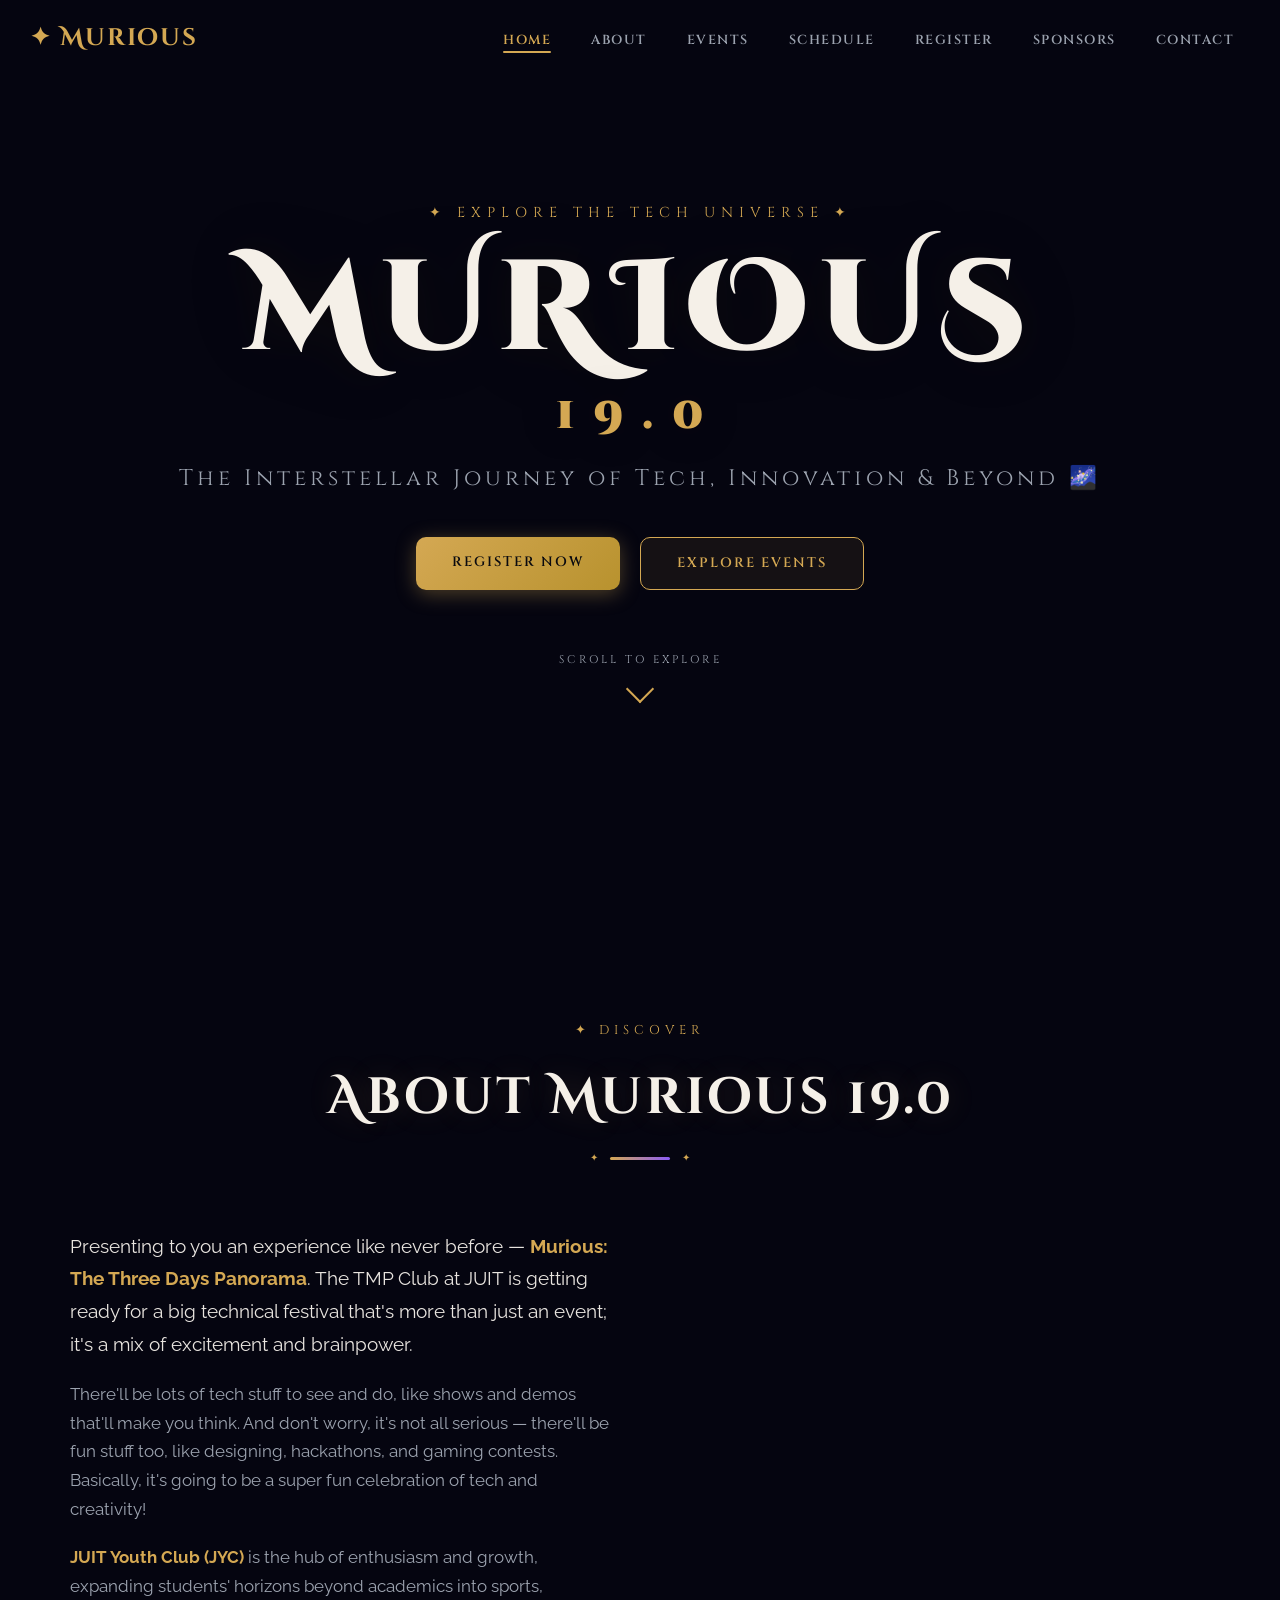
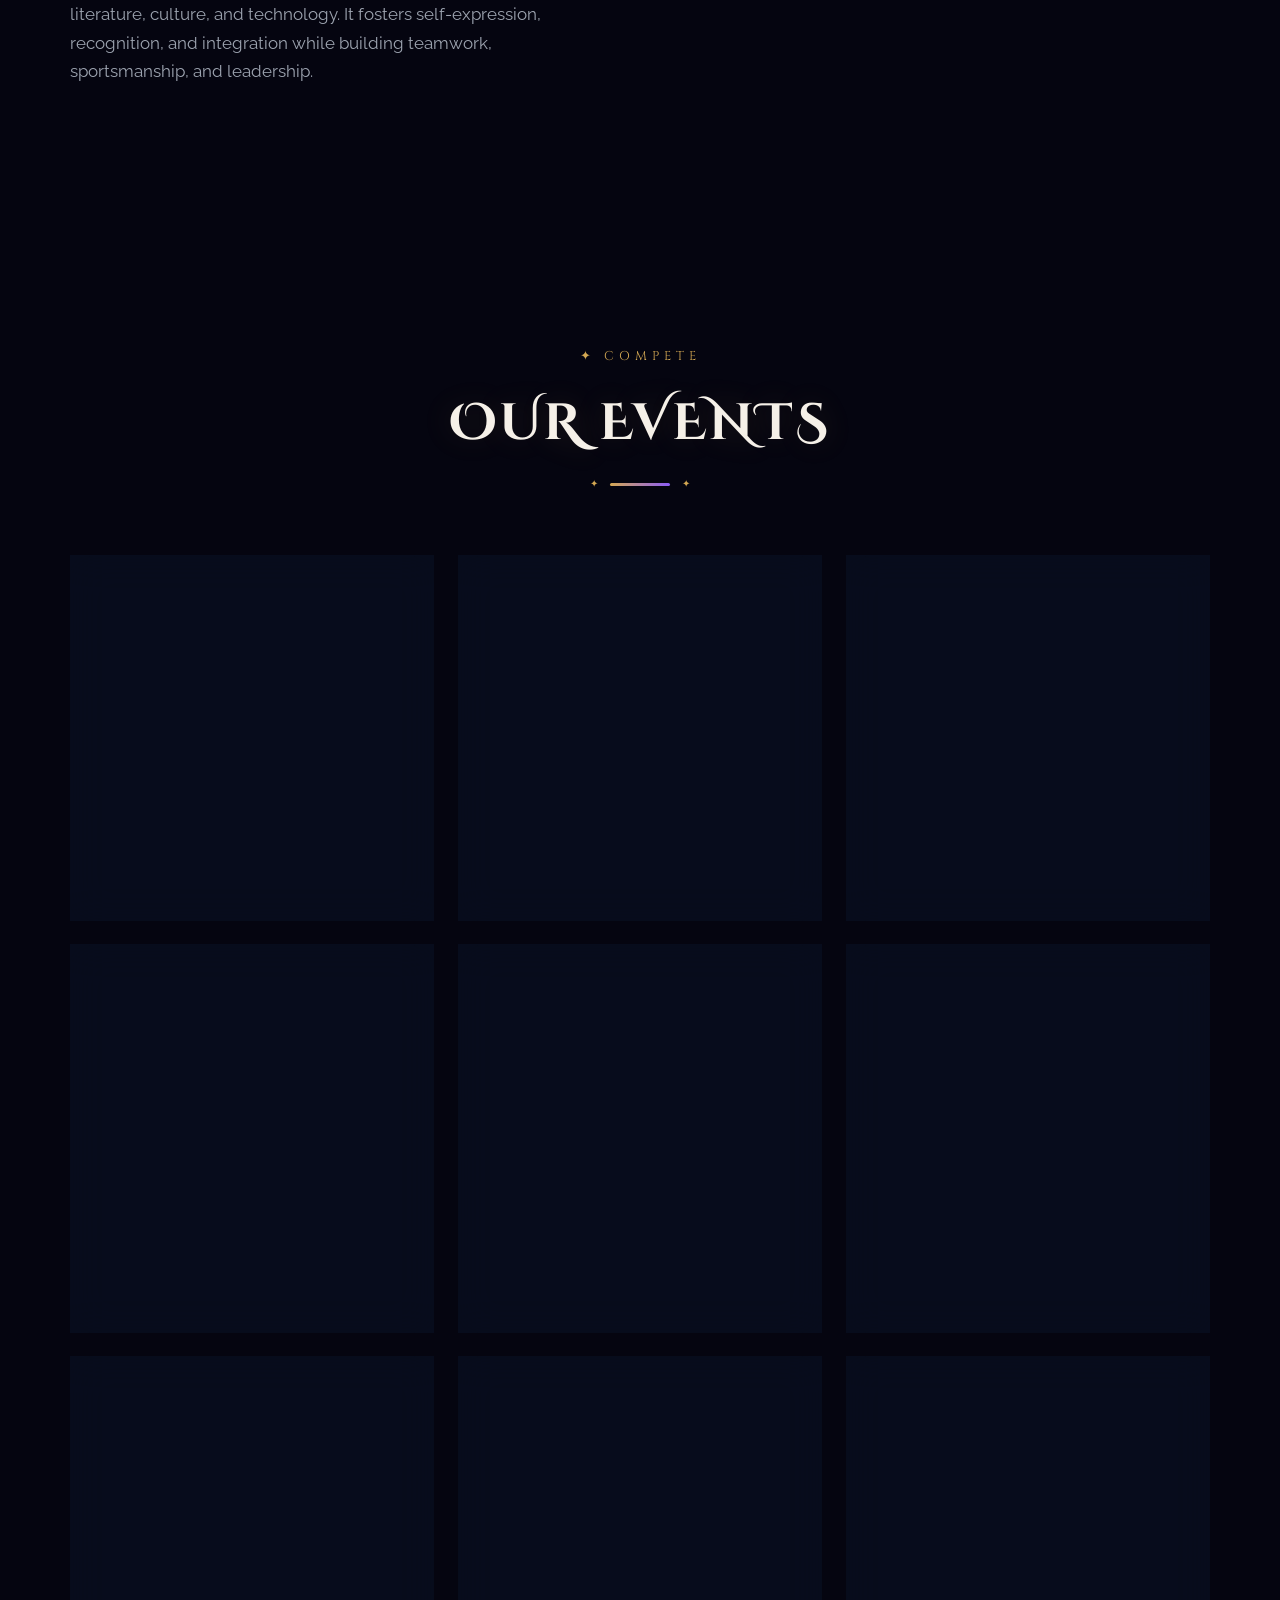
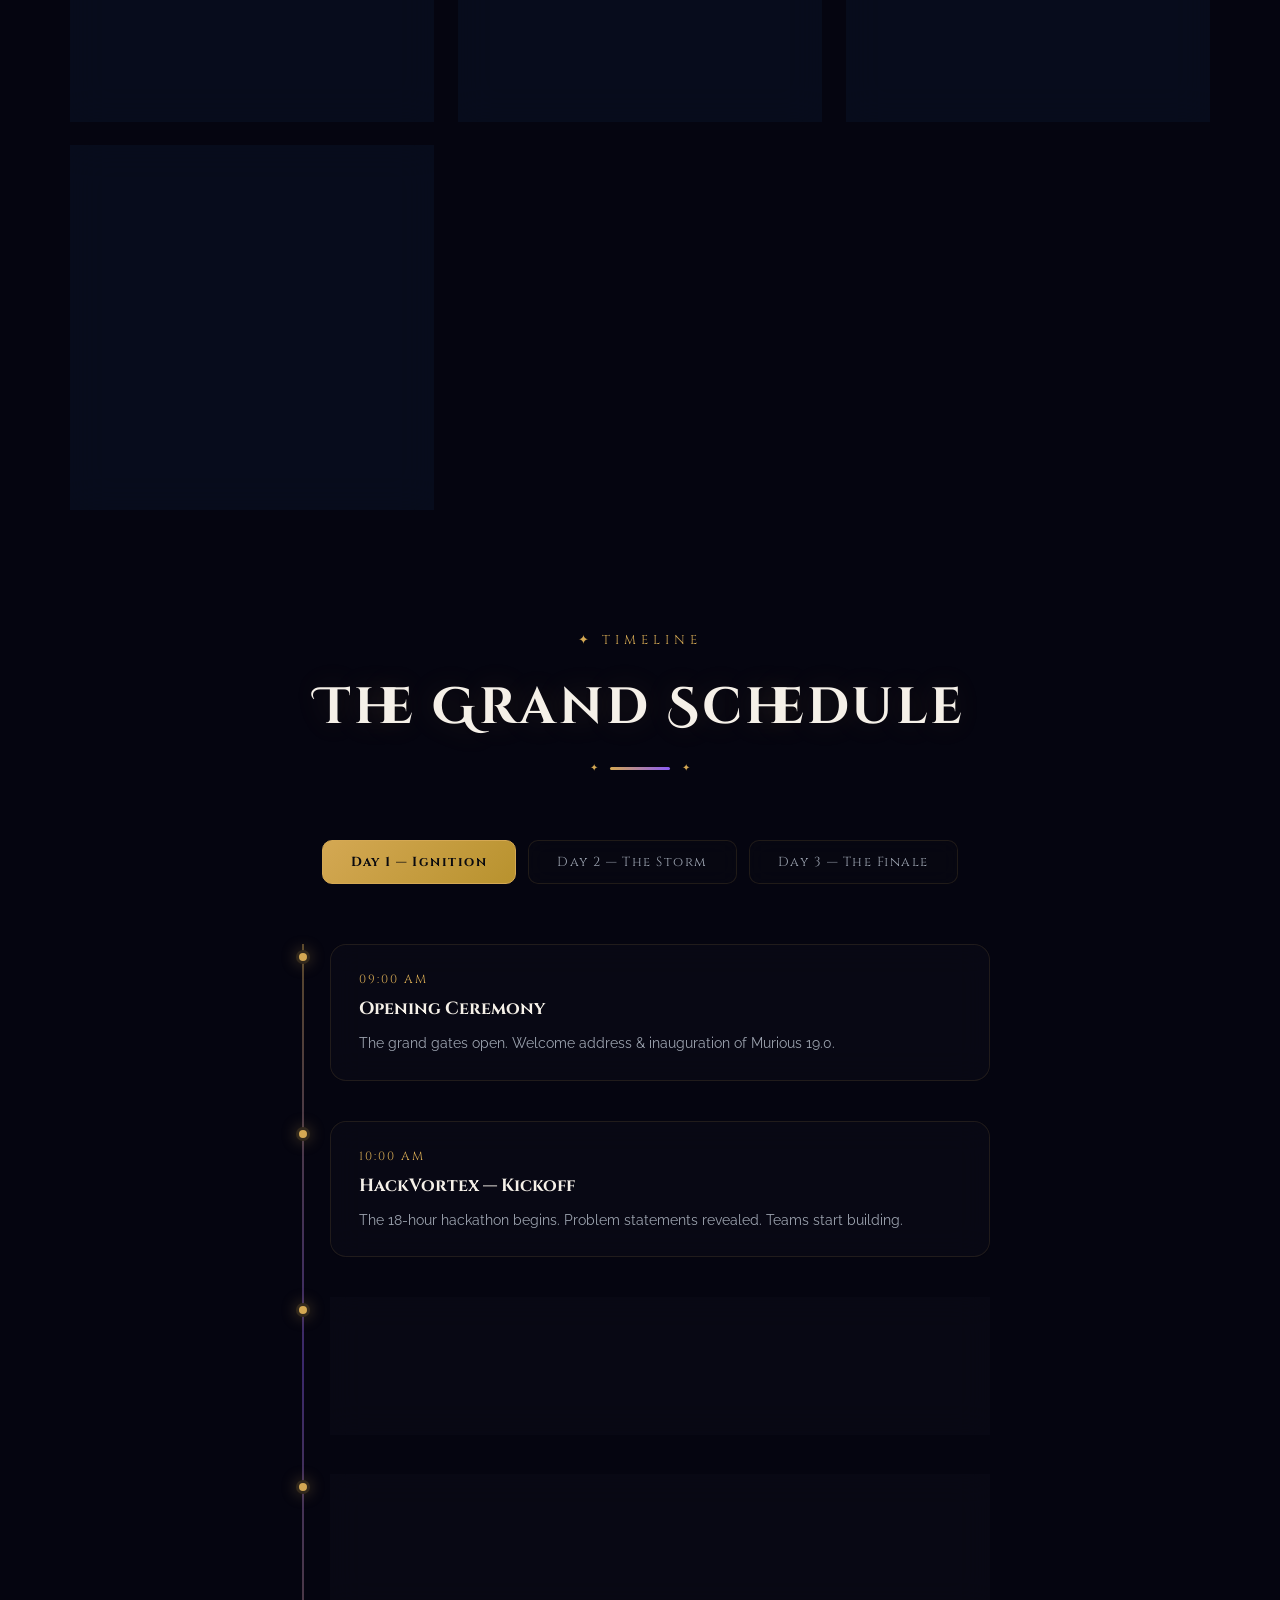
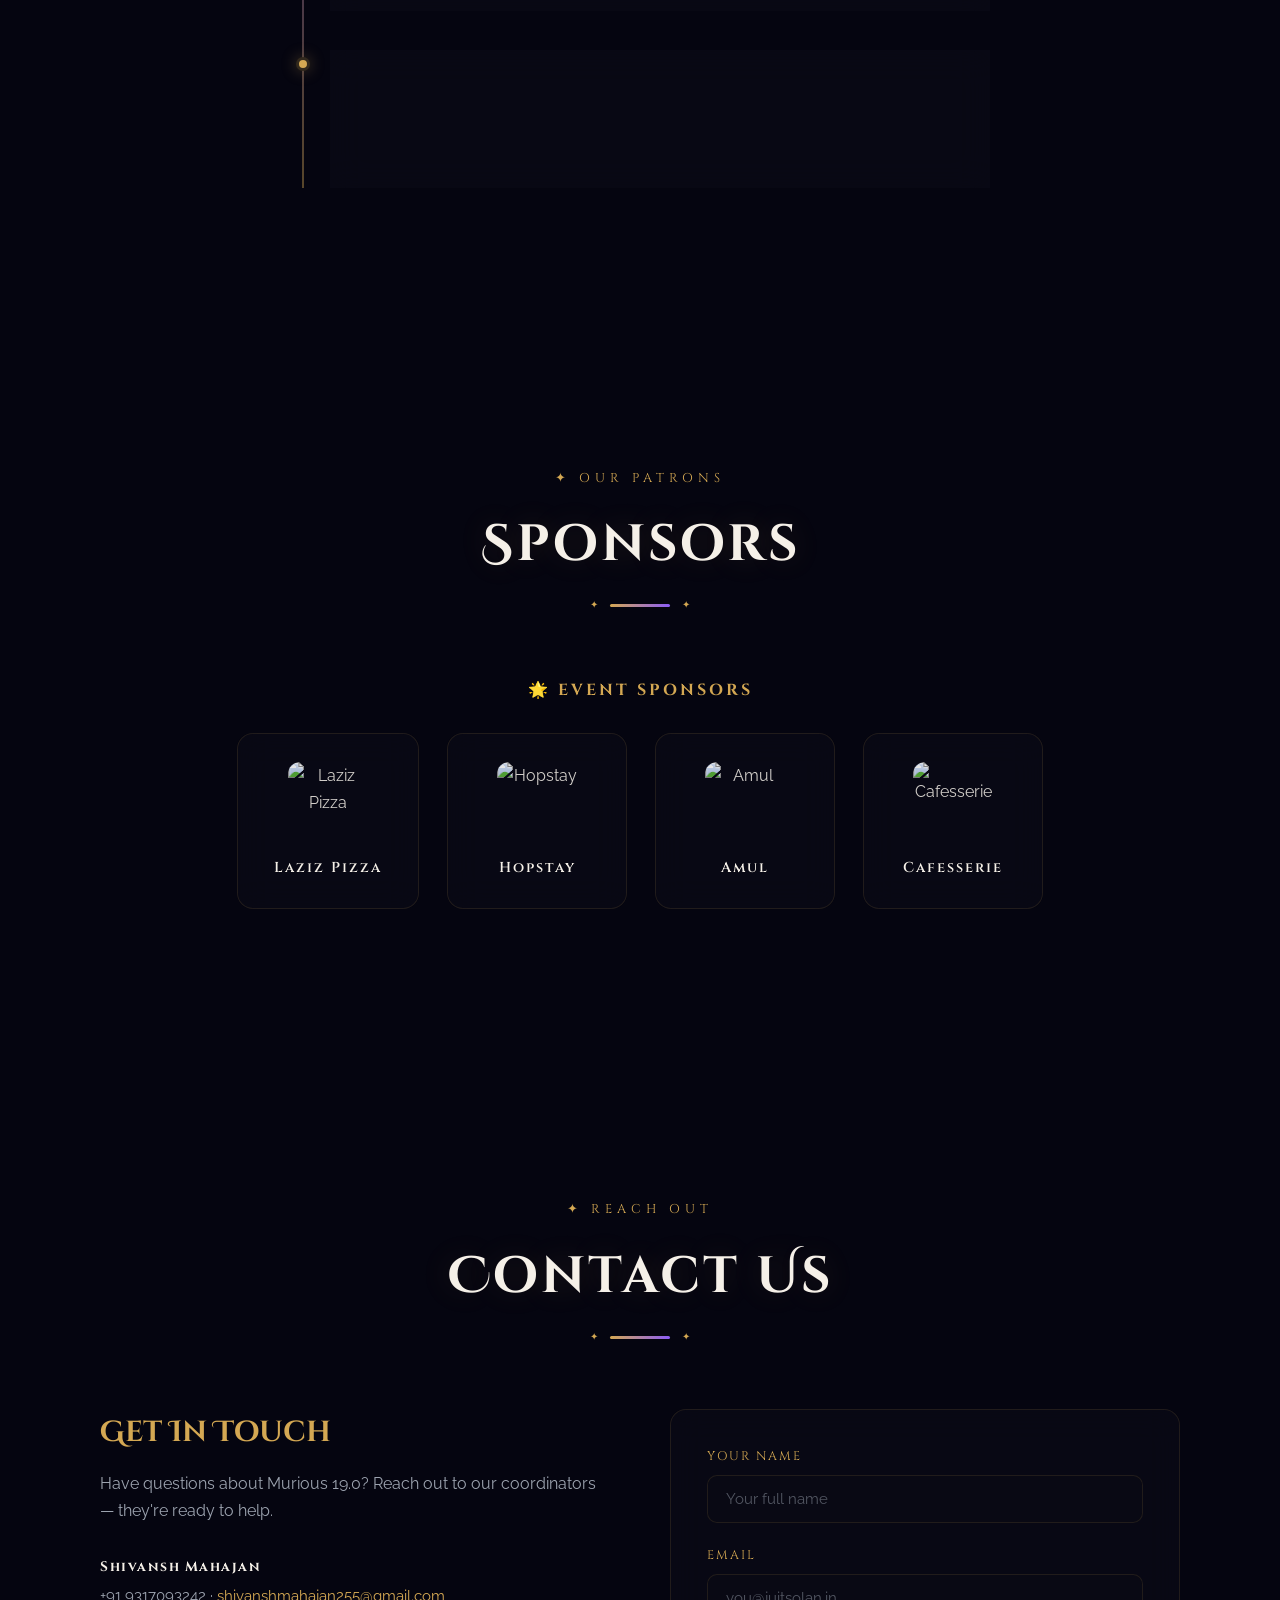
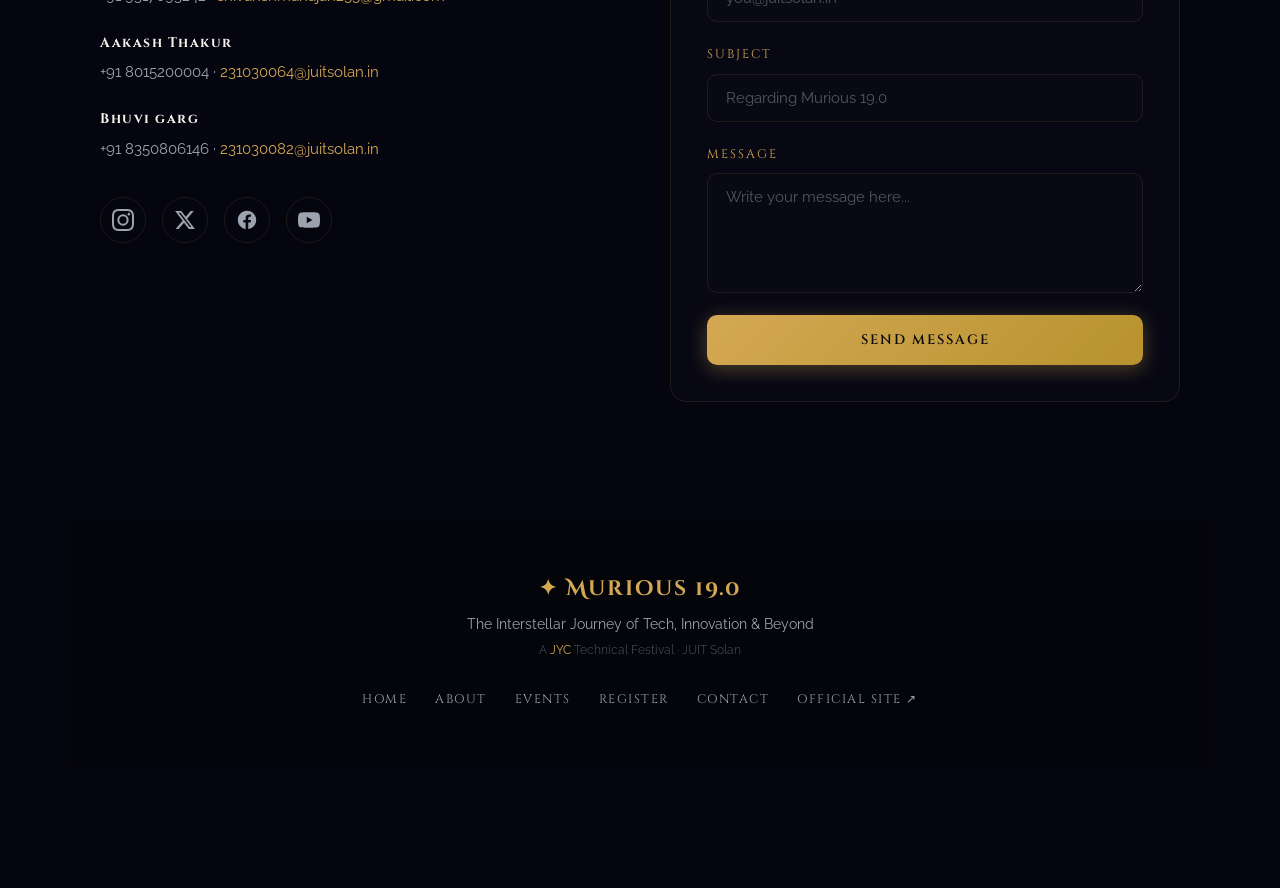
==== commit e13b6d86: "Updated events section with new styling" ====
--- a/index.html
+++ b/index.html
@@ -46,7 +46,7 @@
         <li><a href="#about" class="nav-link">About</a></li>
         <li><a href="#events" class="nav-link">Events</a></li>
         <li><a href="#schedule" class="nav-link">Schedule</a></li>
-        <li><a href="#register" class="nav-link">Register</a></li>
+        <li><a href="https://forms.gle/axCYgx6kRqmrD6RG7" class="nav-link">Register</a></li>
         <li><a href="#sponsors" class="nav-link">Sponsors</a></li>
         <li><a href="#contact" class="nav-link">Contact</a></li>
       </ul>
@@ -111,124 +111,91 @@
       <div class="section-container">
         <div class="section-header reveal">
           <span class="section-tag">✦ Compete</span>
-          <h2 class="section-title">Student Events</h2>
+          <h2 class="section-title">OUR EVENTS</h2>
           <div class="title-ornament"></div>
         </div>
 
         
-        <!-- HACKVORTEX FEATURED -->
-        <div class="featured-event glass-card reveal">
-          <div class="featured-event-content">
-            <span class="event-type featured-type">⚡ Flagship Event</span>
-            <h3>HackVortex</h3>
-            <p>The most awaited event of Murious — an <strong>18-hour hackathon</strong> where JUITians come together in
-              teams of <strong>2–4 members</strong> to create solutions for real-life problems. Push your limits,
-              innovate, and bring your ideas to life with mentorship, brainstorming sessions, and exciting problem
-              statements.</p>
-            <p class="featured-sub">Let's sit, play, eat, chill, and work to create the best we can!</p>
-            <a href="https://drive.google.com/file/d/1WscJIWWycX5eQzXC22tiITf636T7GMsm/view?usp=sharing" target="_blank"
-              class="btn btn-outline" style="margin-top:16px;">Problem Statements</a>
-          </div>
-        </div>
+       
 
 
         <!-- EVENT GRIDS -->
-        <div class="events-grid">
-          <div class="event-card glass-card reveal">
-            <div class="event-icon">📸</div>
-            <h3>Click-O-Mania</h3>
+         
+       <div class="events-grid">
+          <div class="event-card glass-card reveal">
+            <div class="event-icon">🏆</div>
+            <h3>The TRIWIZARD QUEST</h3>
+            <span class="event-type">Adventure</span>
+            <div class="event-divider"></div>
+            <p>The Triwizard Quest is a treasure hunt where wit, courage, and teamwork decide the ultimate champions. Participants face a series of clues, mysterious challenges, and hidden tasks scattered across the grounds.</p>
+          </div>
+          <div class="event-card glass-card reveal">
+            <div class="event-icon">🎮</div>
+            <h3>E-SPORTS</h3>
+            <span class="event-type">Gaming</span>
+            <div class="event-divider"></div>
+            <p>Step into the ultimate digital battlefield where strategy, precision, and reflexes define true champions. Our Esports Championship brings together the fiercest gamers on campus to compete in electrifying titles like Valorant, FIFA, Clash Royale, and Tekken.</p>
+          </div>
+          <div class="event-card glass-card reveal">
+            <div class="event-icon">🎬</div>
+            <h3>REEL RUMBLE</h3>
+            <span class="event-type">Content Creation</span>
+            <div class="event-divider"></div>
+            <p>Create a compelling reel around a surprise theme. Use visuals, music, and effects to engage and captivate your audience. Judged on creativity, relevance, and impact. Grab your camera and let your imagination flow!</p>
+          </div>
+          <div class="event-card glass-card reveal">
+            <div class="event-icon">📷</div>
+            <h3>FRAME IT</h3>
             <span class="event-type">Photography</span>
-            <p>Step into the enchanting world of photography, where every click turns moments into art! Freeze emotions,
-              capture breathtaking scenes, and find beauty in the ordinary.</p>
-          </div>
-          <div class="event-card glass-card reveal">
-            <div class="event-icon">🎨</div>
-            <h3>Logo Remix Design</h3>
-            <span class="event-type">Design</span>
-            <p>Get ready to make your mark! This is your chance to craft a bold, innovative logo that stands out from
-              the crowd.</p>
-          </div>
-          <div class="event-card glass-card reveal">
-            <div class="event-icon">🔍</div>
-            <h3>Digital Scavenger Hunt</h3>
-            <span class="event-type">Adventure</span>
-            <p>Embark on an exciting adventure where you solve intricate tech puzzles to discover hidden QR codes
-              scattered across the campus.</p>
-          </div>
-          <div class="event-card glass-card reveal">
-            <div class="event-icon">🐛</div>
-            <h3>Code Cleanse</h3>
-            <span class="event-type">Debugging</span>
-            <p>Unleash your inner code detective and embark on a quest to uncover hidden errors lurking within lines of
-              code.</p>
-          </div>
-          <div class="event-card glass-card reveal">
-            <div class="event-icon">💡</div>
-            <h3>Innovation Derby</h3>
-            <span class="event-type">Ideathon</span>
-            <p>Bring your creative solutions to real-world challenges. Collaborate with others and pitch your ideas to a
-              panel of judges.</p>
-          </div>
-          <div class="event-card glass-card reveal">
-            <div class="event-icon">🎬</div>
-            <h3>Reel Rumble</h3>
-            <span class="event-type">Content Creation</span>
-            <p>Create a compelling reel around a surprise theme. Use visuals, music, and effects to engage and captivate
-              your audience.</p>
-          </div>
-          <div class="event-card glass-card reveal">
-            <div class="event-icon">🎮</div>
-            <h3>Guess The Game</h3>
-            <span class="event-type">Gaming Quiz</span>
-            <p>Identify a video game based on clues about the game's story, characters, or gameplay mechanics. Guess it
-              before time runs out!</p>
-          </div>
-          <div class="event-card glass-card reveal">
-            <div class="event-icon">🙈</div>
-            <h3>Blind Coding</h3>
+            <div class="event-divider"></div>
+            <p>Participants are required to roam around the campus and capture the best photograph based on the provided theme, ensuring it is visually appealing to everyone. <br><br>Rules are simple — The best shot Wins!</p>
+          </div>
+          <div class="event-card glass-card reveal">
+            <div class="event-icon">⚔️</div>
+            <h3>CODE ROYALE</h3>
+            <span class="event-type">Coding Battle</span>
+            <div class="event-divider"></div>
+            <p>Code Royale is a high-intensity 1v1 coding battle where participants compete in knockout rounds to prove their dominance. With limited time and rising pressure, only the fastest and most accurate coder survives each round. Strategy, speed, and sharp logic decide who advances. In the end, one champion will win.</p>
+          </div>
+          <div class="event-card glass-card reveal">
+            <div class="event-icon">🤖</div>
+            <h3>PROMPT TO DESIGN</h3>
+            <span class="event-type">AI Challenge</span>
+            <div class="event-divider"></div>
+            <p>Prompt to design is an AI-based challenge where participants recreate a given image using only text prompts. Contestants observe the reference image and generate it through an AI tool.</p>
+          </div>
+          <div class="event-card glass-card reveal">
+            <div class="event-icon">💰 </div>
+            <h3>STORAGE WARS</h3>
+            <span class="event-type">Strategy</span>
+            <div class="event-divider"></div>
+            <p>In "storage wars," Students engage in bidding on storage containers using fake currency, inspecting only the exterior. Teams of 2–4 collaborate, emphasizing strategic thinking and resource management.The event fosters negotiation, financial literacy, and teamwork skills in a competitive setting</p>
+          </div>
+          <div class="event-card glass-card reveal">
+            <div class="event-icon">🧑‍💻</div>
+            <h3>CODE IN DARK</h3>
             <span class="event-type">Coding Challenge</span>
-            <p>An exciting challenge where participants test their programming skills by writing code without seeing
-              their screen.</p>
-          </div>
-          <div class="event-card glass-card reveal">
-            <div class="event-icon">👕</div>
-            <h3>Make It Print</h3>
-            <span class="event-type">Design</span>
-            <p>Unleash your creativity at the ultimate competition for designing trendy T-shirts and hoodies.</p>
-          </div>
-          <div class="event-card glass-card reveal">
-            <div class="event-icon">🧪</div>
-            <h3>QuizE</h3>
+            <div class="event-divider"></div>
+            <p>Code in Dark is a two-person team event that tests coding skills and communication. One teammate reads the problem and dictates the code, while the other, blindfolded, types it exactly as instructed. Accuracy, teamwork, and clarity decide the winner</p>
+          </div>
+          <div class="event-card glass-card reveal">
+            <div class="event-icon">❓</div>
+            <h3>TECH TRIVIA</h3>
             <span class="event-type">Quiz</span>
-            <p>Dive into the world of innovation with QuizE — a thrilling quiz event exploring Space, AI, and Tech.</p>
-          </div>
-        </div>
-
-
-        <!-- Faculty Events -->
-        <div class="section-header reveal" style="margin-top: 80px;">
-          <span class="section-tag">✦ Faculty Special</span>
-          <h2 class="section-title" style="font-size: clamp(1.5rem, 3vw, 2.2rem);">Faculty Events</h2>
-          <div class="title-ornament"></div>
-        </div>
-        <div class="events-grid events-grid-small">
-          <div class="event-card glass-card reveal">
-            <div class="event-icon">✈️</div>
-            <h3>Soaring Skies</h3>
-            <span class="event-type">Fun Activity</span>
-            <p>This exhilarating event invites participants to unleash their inner aviators as they compete in the
-              ultimate paper airplane challenge.</p>
-          </div>
-          <div class="event-card glass-card reveal">
-            <div class="event-icon">🎱</div>
-            <h3>Tambola</h3>
-            <span class="event-type">Fun Activity</span>
-            <p>Where luck meets excitement in a game of chance and anticipation! Join friends for an evening of fun and
-              thrills in this beloved game.</p>
-          </div>
-        </div>
-      </div>
-    </section>
+            <div class="event-divider"></div>
+            <p>A fast-paced quiz game inspired by the KBC format, featuring multiple rounds of coding, general knowledge, and tech current affairs. Participants earn points each round, with a leaderboard deciding the ultimate winner.</p>
+          </div>
+          <div class="event-card glass-card reveal">
+            <div class="event-icon">🎤</div>
+            <h3>OPEN MIC</h3>
+            <span class="event-type">Performing Arts</span>
+            <div class="event-divider"></div>
+            <p>"Murious Open Mic" In collaboration with the Theatre and Music Club, this stage welcomes poetry, storytelling, monologues, music, and everything in between. Step into the spotlight, share your story, and let your art be heard. Because every voice deserves a stage.</p>
+          </div>
+        </div>
+
+        
+    
 
 
     <!-- SCHEDULE -->
@@ -352,61 +319,6 @@
               <p>Farewell, networking &amp; celebration. Until Murious 20.0, explorers! 🚀</p>
             </div>
           </div>
-        </div>
-      </div>
-    </section>
-
-
-    <!-- REGISTER -->
-    <section id="register" class="section">
-      <div class="section-container">
-        <div class="section-header reveal">
-          <span class="section-tag">✦ Join the Mission</span>
-          <h2 class="section-title">Register Now</h2>
-          <div class="title-ornament"></div>
-        </div>
-        <div class="register-wrapper">
-
-          <form class="register-form glass-card reveal" id="registerForm">
-            <div class="form-group">
-              <label for="regName">Full Name</label>
-              <input type="text" id="regName" placeholder="Your full name" required>
-            </div>
-            <div class="form-group">
-              <label for="regEmail">Email</label>
-              <input type="email" id="regEmail" placeholder="you@juitsolan.in" required>
-            </div>
-            <div class="form-group">
-              <label for="regPhone">Phone</label>
-              <input type="tel" id="regPhone" placeholder="+91 98765 43210" required>
-            </div>
-            <div class="form-group">
-              <label for="regCollege">College / Organization</label>
-              <input type="text" id="regCollege" placeholder="JUIT Solan" required>
-            </div>
-            <div class="form-group">
-              <label for="regEvent">Preferred Event</label>
-              <select id="regEvent" required>
-                <option value="" disabled selected>Choose your mission...</option>
-                <option>HackVortex (Hackathon)</option>
-                <option>Click-O-Mania (Photography)</option>
-                <option>Logo Remix Design</option>
-                <option>Digital Scavenger Hunt</option>
-                <option>Code Cleanse (Debugging)</option>
-                <option>Innovation Derby (Ideathon)</option>
-                <option>Reel Rumble (Content Creation)</option>
-                <option>Guess The Game</option>
-                <option>Blind Coding</option>
-                <option>Make It Print (Design)</option>
-                <option>QuizE (Tech Quiz)</option>
-                <option>All Events</option>
-              </select>
-            </div>
-            <button type="submit" class="btn btn-primary btn-full" id="registerBtn">
-              <span class="btn-text">Submit Registration</span>
-              <span class="btn-magic">✦ Registered! ✦</span>
-            </button>
-          </form>
         </div>
       </div>
     </section>
@@ -549,7 +461,7 @@
         </div>
         <div class="footer-links">
           <a href="#home">Home</a><a href="#about">About</a><a href="#events">Events</a>
-          <a href="#register">Register</a><a href="#contact">Contact</a>
+          <a href="https://forms.gle/axCYgx6kRqmrD6RG7">Register</a><a href="#contact">Contact</a>
           <a href="https://jyc.co.in/" target="_blank">Official Site ↗</a>
         </div>
       </div>
--- a/styles.css
+++ b/styles.css
@@ -1597,4 +1597,211 @@
     flex-direction: column;
     align-items: center;
   }
-}+}
+
+/* ═══════════════════════════════════════════════════════════════
+   MURIOUS 2026 — EVENTS SECTION UPGRADE
+   Paste this at the VERY BOTTOM of your styles.css
+   ═══════════════════════════════════════════════════════════════ */
+
+/* ── Events Grid ── */
+.events-grid {
+  display: grid;
+  grid-template-columns: repeat(3, 1fr);
+  gap: 24px;
+  margin-top: 40px;
+}
+@media (max-width: 900px) { .events-grid { grid-template-columns: repeat(2, 1fr); } }
+@media (max-width: 560px) { .events-grid { grid-template-columns: 1fr; } }
+
+/* ── Base Card ── */
+.event-card {
+  position: relative;
+  border: 1.5px solid rgba(255,255,255,0.55) !important;
+  border-radius: 20px !important;
+  padding: 26px 22px 24px !important;
+  background: rgba(8,15,32,0.75) !important;
+  backdrop-filter: blur(18px) !important;
+  overflow: hidden !important;
+  display: flex !important;
+  flex-direction: column !important;
+  gap: 0 !important;
+  transition: transform 0.32s cubic-bezier(.22,.68,0,1.2), box-shadow 0.32s ease, border-color 0.32s ease !important;
+}
+
+/* Top shimmer line */
+.event-card::before {
+  content: '';
+  position: absolute;
+  top: 0; left: 10%; right: 10%;
+  height: 1px;
+  background: linear-gradient(90deg, transparent, rgba(255,255,255,0.5), transparent);
+  opacity: 0.5;
+  transition: opacity 0.3s;
+  pointer-events: none;
+}
+
+/* Corner star */
+.event-card::after {
+  content: '✦';
+  position: absolute;
+  top: 13px; right: 15px;
+  font-size: 0.58rem;
+  color: rgba(255,255,255,0.2);
+  transition: color 0.3s, transform 0.3s;
+  pointer-events: none;
+}
+
+/* Hover state */
+.event-card:hover {
+  transform: translateY(-9px) scale(1.025) !important;
+  border-color: rgba(255,255,255,0.9) !important;
+}
+.event-card:hover::before { opacity: 1; }
+.event-card:hover::after  { color: rgba(255,255,255,0.65); transform: rotate(90deg); }
+
+/* Per-card glow color on hover */
+.event-card:nth-child(1):hover  { box-shadow: 0 20px 50px rgba(0,0,0,0.5), 0 0 35px rgba(14,154,167,0.22) !important; }
+.event-card:nth-child(2):hover  { box-shadow: 0 20px 50px rgba(0,0,0,0.5), 0 0 35px rgba(50,34,170,0.22) !important; }
+.event-card:nth-child(3):hover  { box-shadow: 0 20px 50px rgba(0,0,0,0.5), 0 0 35px rgba(190,34,146,0.22) !important; }
+.event-card:nth-child(4):hover  { box-shadow: 0 20px 50px rgba(0,0,0,0.5), 0 0 35px rgba(196,72,120,0.22) !important; }
+.event-card:nth-child(5):hover  { box-shadow: 0 20px 50px rgba(0,0,0,0.5), 0 0 35px rgba(120,152,32,0.22) !important; }
+.event-card:nth-child(6):hover  { box-shadow: 0 20px 50px rgba(0,0,0,0.5), 0 0 35px rgba(26,150,96,0.22) !important; }
+.event-card:nth-child(7):hover  { box-shadow: 0 20px 50px rgba(0,0,0,0.5), 0 0 35px rgba(192,32,64,0.22) !important; }
+.event-card:nth-child(8):hover  { box-shadow: 0 20px 50px rgba(0,0,0,0.5), 0 0 35px rgba(192,32,120,0.22) !important; }
+.event-card:nth-child(9):hover  { box-shadow: 0 20px 50px rgba(0,0,0,0.5), 0 0 35px rgba(34,88,200,0.22) !important; }
+.event-card:nth-child(10):hover { box-shadow: 0 20px 50px rgba(0,0,0,0.5), 0 0 35px rgba(120,32,200,0.22) !important; }
+
+/* ── Event Icon ── */
+.event-icon {
+  font-size: 2.4rem !important;
+  margin-bottom: 2px !important;
+  line-height: 1 !important;
+  filter: drop-shadow(0 3px 8px rgba(0,0,0,0.5));
+  transition: transform 0.3s ease;
+}
+.event-card:hover .event-icon { transform: scale(1.15) rotate(-5deg); }
+
+/* ── Event Name Banner ── */
+.event-card h3 {
+  font-family: 'Cinzel', serif !important;
+  font-size: 0.78rem !important;
+  font-weight: 700 !important;
+  letter-spacing: 0.13em !important;
+  text-transform: uppercase !important;
+  padding: 10px 16px !important;
+  border-radius: 50px !important;
+  display: block !important;
+  width: 100% !important;
+  text-align: center !important;
+  margin: 10px 0 14px !important;
+  border: 1.5px solid rgba(255,255,255,0.2) !important;
+  position: relative;
+  z-index: 1;
+  text-shadow: 0 1px 6px rgba(0,0,0,0.6);
+  transition: filter 0.3s, transform 0.3s;
+}
+.event-card:hover h3 { filter: brightness(1.15); transform: scale(1.02); }
+
+/* Banner colors — one per event */
+.event-card:nth-child(1)  h3 { background: linear-gradient(100deg,#093e48,#0b8f9e) !important; color:#9ef0f8 !important; box-shadow:0 4px 20px rgba(14,154,167,.4); }
+.event-card:nth-child(2)  h3 { background: linear-gradient(100deg,#130c50,#3222aa) !important; color:#b8b0ff !important; box-shadow:0 4px 20px rgba(50,34,170,.4); }
+.event-card:nth-child(3)  h3 { background: linear-gradient(100deg,#580848,#be2292) !important; color:#ffc8f2 !important; box-shadow:0 4px 20px rgba(190,34,146,.4); }
+.event-card:nth-child(4)  h3 { background: linear-gradient(100deg,#621438,#c44878) !important; color:#ffd0e8 !important; box-shadow:0 4px 20px rgba(196,72,120,.4); }
+.event-card:nth-child(5)  h3 { background: linear-gradient(100deg,#2e3c0a,#789820) !important; color:#e8ff99 !important; box-shadow:0 4px 20px rgba(120,152,32,.4); }
+.event-card:nth-child(6)  h3 { background: linear-gradient(100deg,#083c22,#1a9660) !important; color:#a0ffd0 !important; box-shadow:0 4px 20px rgba(26,150,96,.4); }
+.event-card:nth-child(7)  h3 { background: linear-gradient(100deg,#540818,#c02040) !important; color:#ffc0cc !important; box-shadow:0 4px 20px rgba(192,32,64,.4); }
+.event-card:nth-child(8)  h3 { background: linear-gradient(100deg,#540834,#c02078) !important; color:#ffc0e8 !important; box-shadow:0 4px 20px rgba(192,32,120,.4); }
+.event-card:nth-child(9)  h3 { background: linear-gradient(100deg,#082258,#2258c8) !important; color:#c8dcff !important; box-shadow:0 4px 20px rgba(34,88,200,.4); }
+.event-card:nth-child(10) h3 { background: linear-gradient(100deg,#2c0858,#7820c8) !important; color:#e0c0ff !important; box-shadow:0 4px 20px rgba(120,32,200,.4); }
+
+/* ── Event Type Badge ── */
+.event-type {
+  font-family: 'Raleway', sans-serif !important;
+  font-size: 0.62rem !important;
+  font-weight: 700 !important;
+  letter-spacing: 0.2em !important;
+  text-transform: uppercase !important;
+  color: rgba(180,200,240,0.65) !important;
+  background: rgba(255,255,255,0.06) !important;
+  border: 1px solid rgba(255,255,255,0.12) !important;
+  border-radius: 6px !important;
+  padding: 3px 10px !important;
+  margin-bottom: 13px !important;
+  display: inline-block !important;
+}
+
+/* ── Subtle divider line ── */
+/* Add <div class="event-divider"></div> in HTML after each .event-type span */
+.event-divider {
+  width: 100%;
+  height: 1px;
+  background: linear-gradient(90deg, transparent, rgba(255,255,255,0.1), transparent);
+  margin: 0 0 13px;
+  flex-shrink: 0;
+}
+
+/* ── Description text ── */
+.event-card p {
+  font-family: 'Raleway', sans-serif !important;
+  font-size: 0.83rem !important;
+  line-height: 1.7 !important;
+  color: rgba(200,215,240,0.78) !important;
+  flex-grow: 1;
+}
+
+/* ── Featured HackVortex ── */
+.featured-event {
+  border: 1.5px solid rgba(212,168,67,0.5) !important;
+  border-radius: 20px !important;
+  padding: 40px 44px !important;
+  margin-bottom: 56px !important;
+  background: rgba(8,15,32,0.8) !important;
+  backdrop-filter: blur(20px) !important;
+  overflow: hidden !important;
+  position: relative;
+  transition: transform 0.3s ease, box-shadow 0.3s ease;
+}
+.featured-event:hover {
+  transform: translateY(-4px) !important;
+  box-shadow: 0 20px 60px rgba(0,0,0,0.5), 0 0 40px rgba(212,168,67,0.12) !important;
+}
+.featured-event::before {
+  content: '' !important;
+  position: absolute !important;
+  top: -80px; right: -80px;
+  width: 300px; height: 300px;
+  background: radial-gradient(circle, rgba(212,168,67,0.1) 0%, transparent 65%) !important;
+  pointer-events: none;
+}
+.featured-event h3 {
+  font-family: 'Cinzel Decorative', serif !important;
+  font-size: clamp(1.8rem, 4vw, 2.8rem) !important;
+  font-weight: 700 !important;
+  background: linear-gradient(135deg, #f5d060, #e8a020, #f5d060) !important;
+  background-size: 200% auto !important;
+  -webkit-background-clip: text !important;
+  -webkit-text-fill-color: transparent !important;
+  background-clip: text !important;
+  animation: goldShimmer 4s linear infinite;
+  margin: 10px 0 16px !important;
+  padding: 0 !important;
+  border: none !important;
+  border-radius: 0 !important;
+  box-shadow: none !important;
+  width: auto !important;
+  text-align: left !important;
+  letter-spacing: 0.04em !important;
+}
+@keyframes goldShimmer {
+  0%   { background-position: 0% center; }
+  100% { background-position: 200% center; }
+}
+
+/* ── Faculty small grid ── */
+.events-grid-small {
+  grid-template-columns: repeat(2, 1fr) !important;
+  max-width: 700px !important;
+  margin: 0 auto !important;
+}
+@media (max-width: 560px) { .events-grid-small { grid-template-columns: 1fr !important; } }
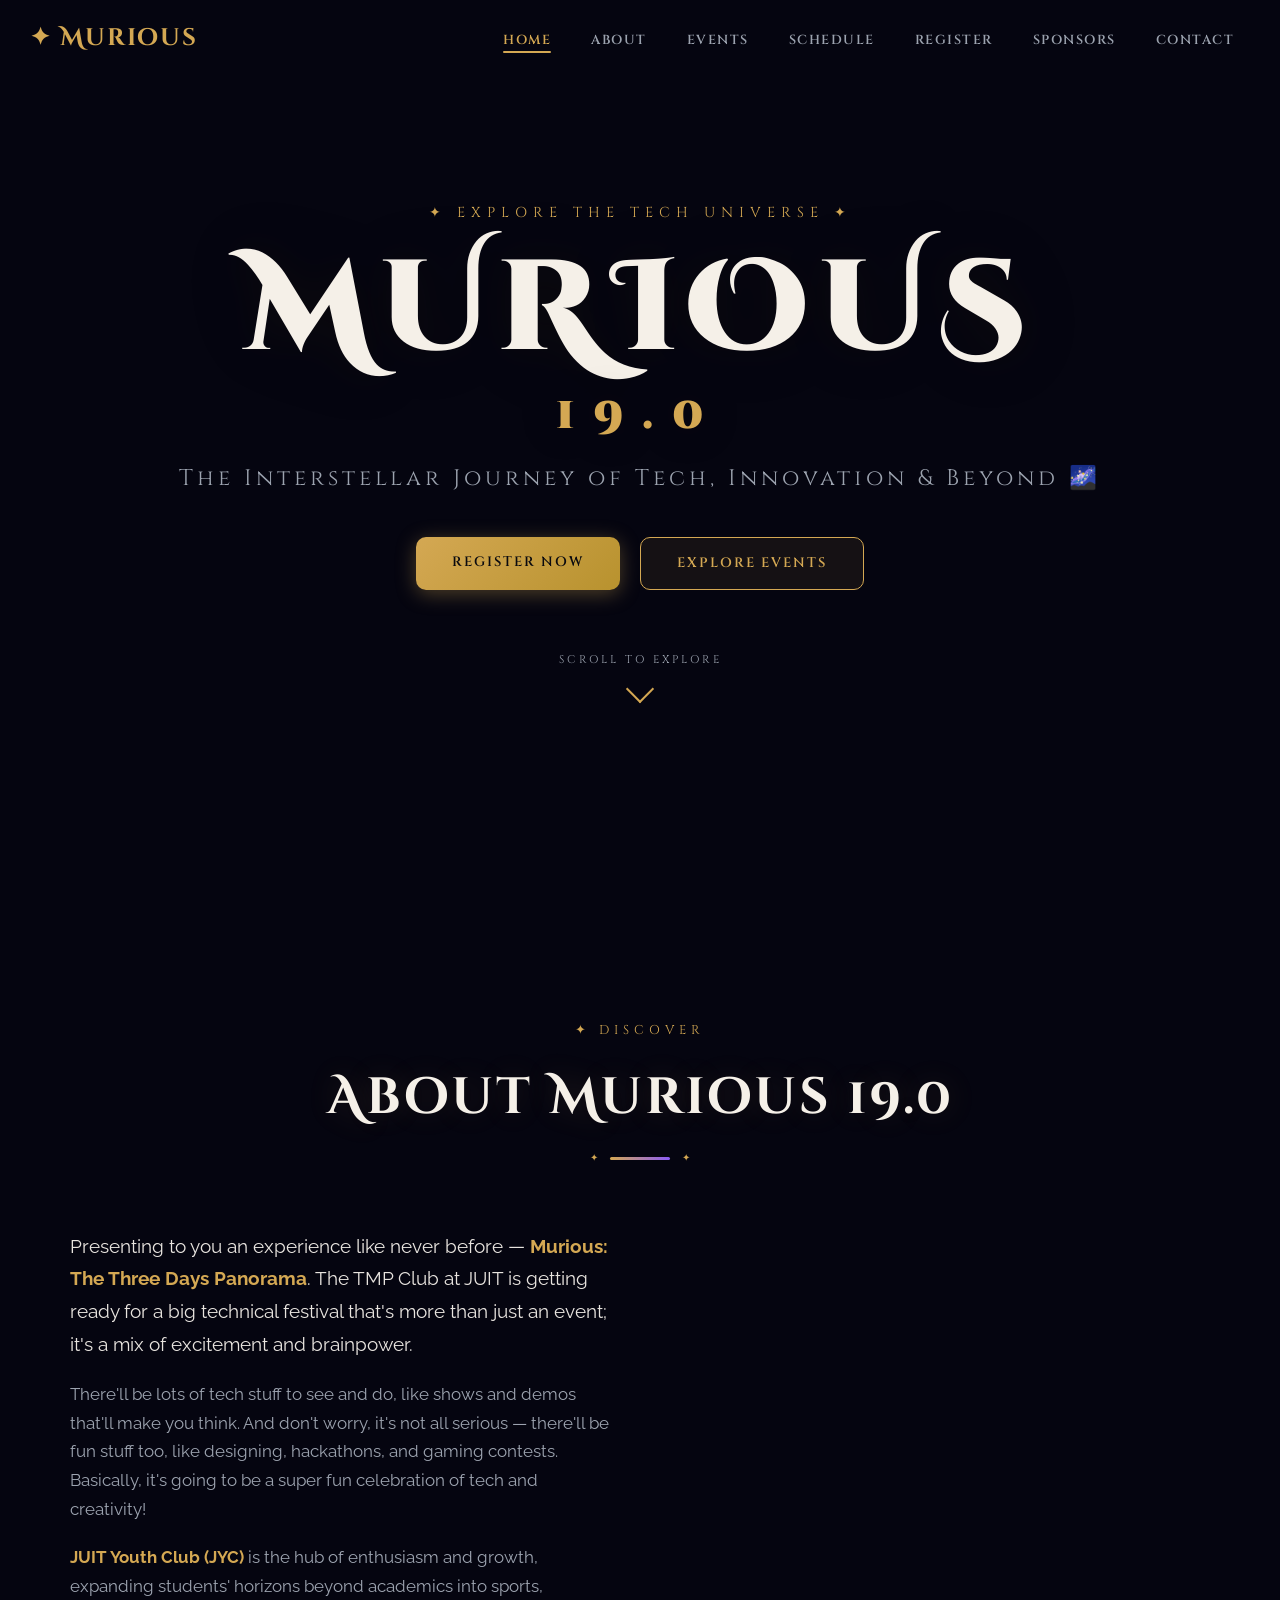
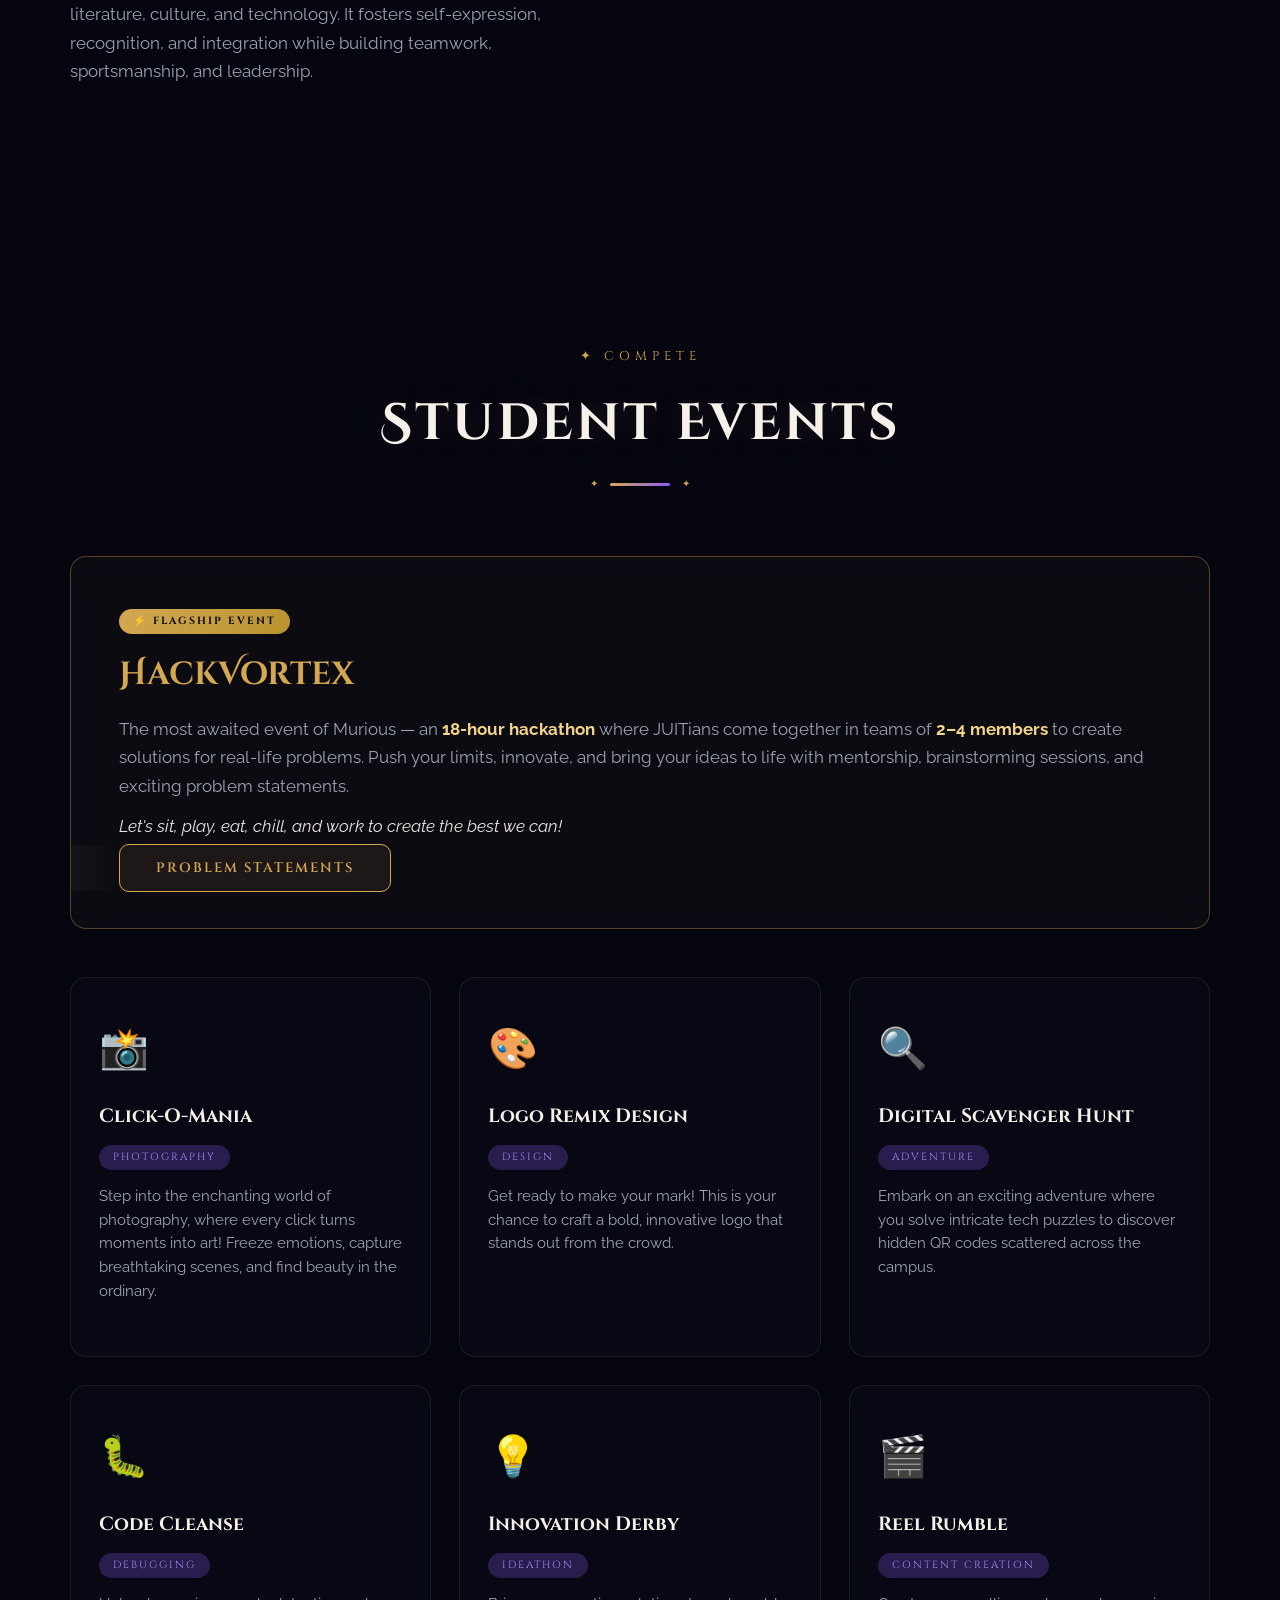
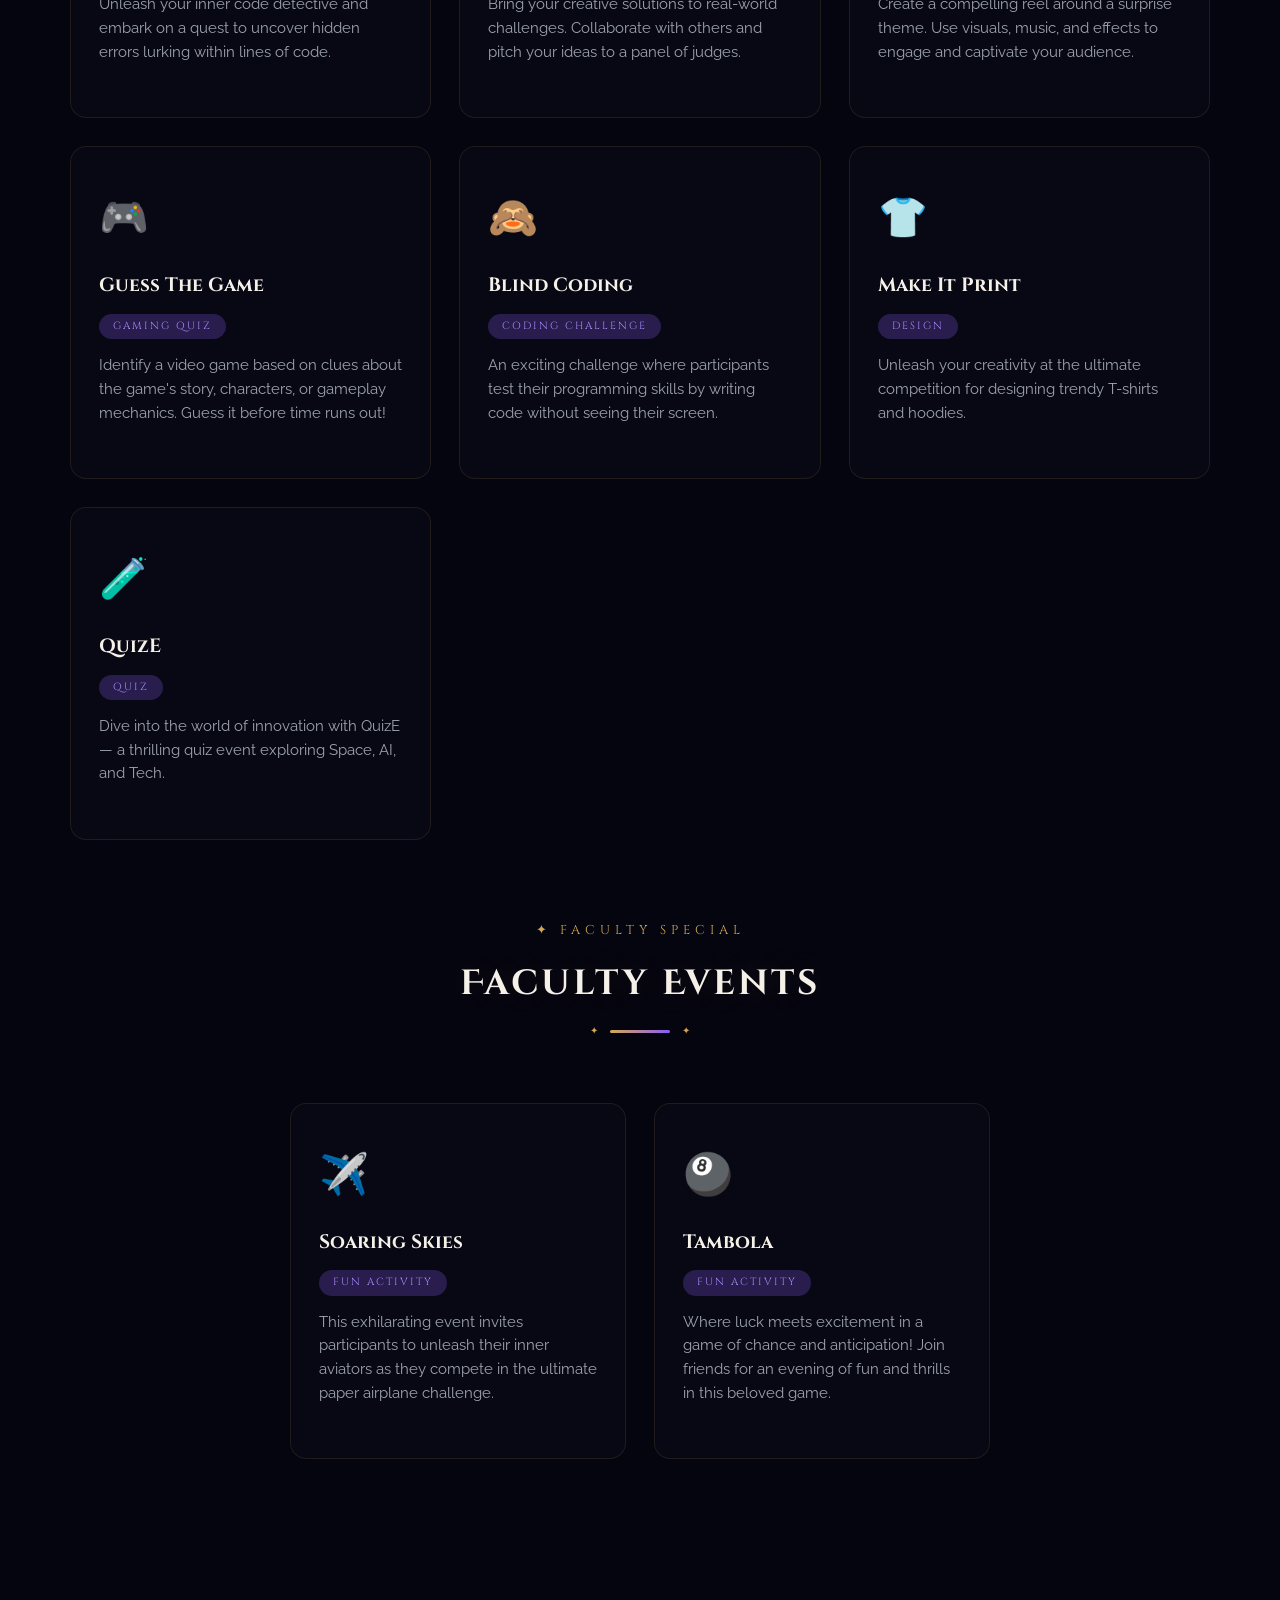
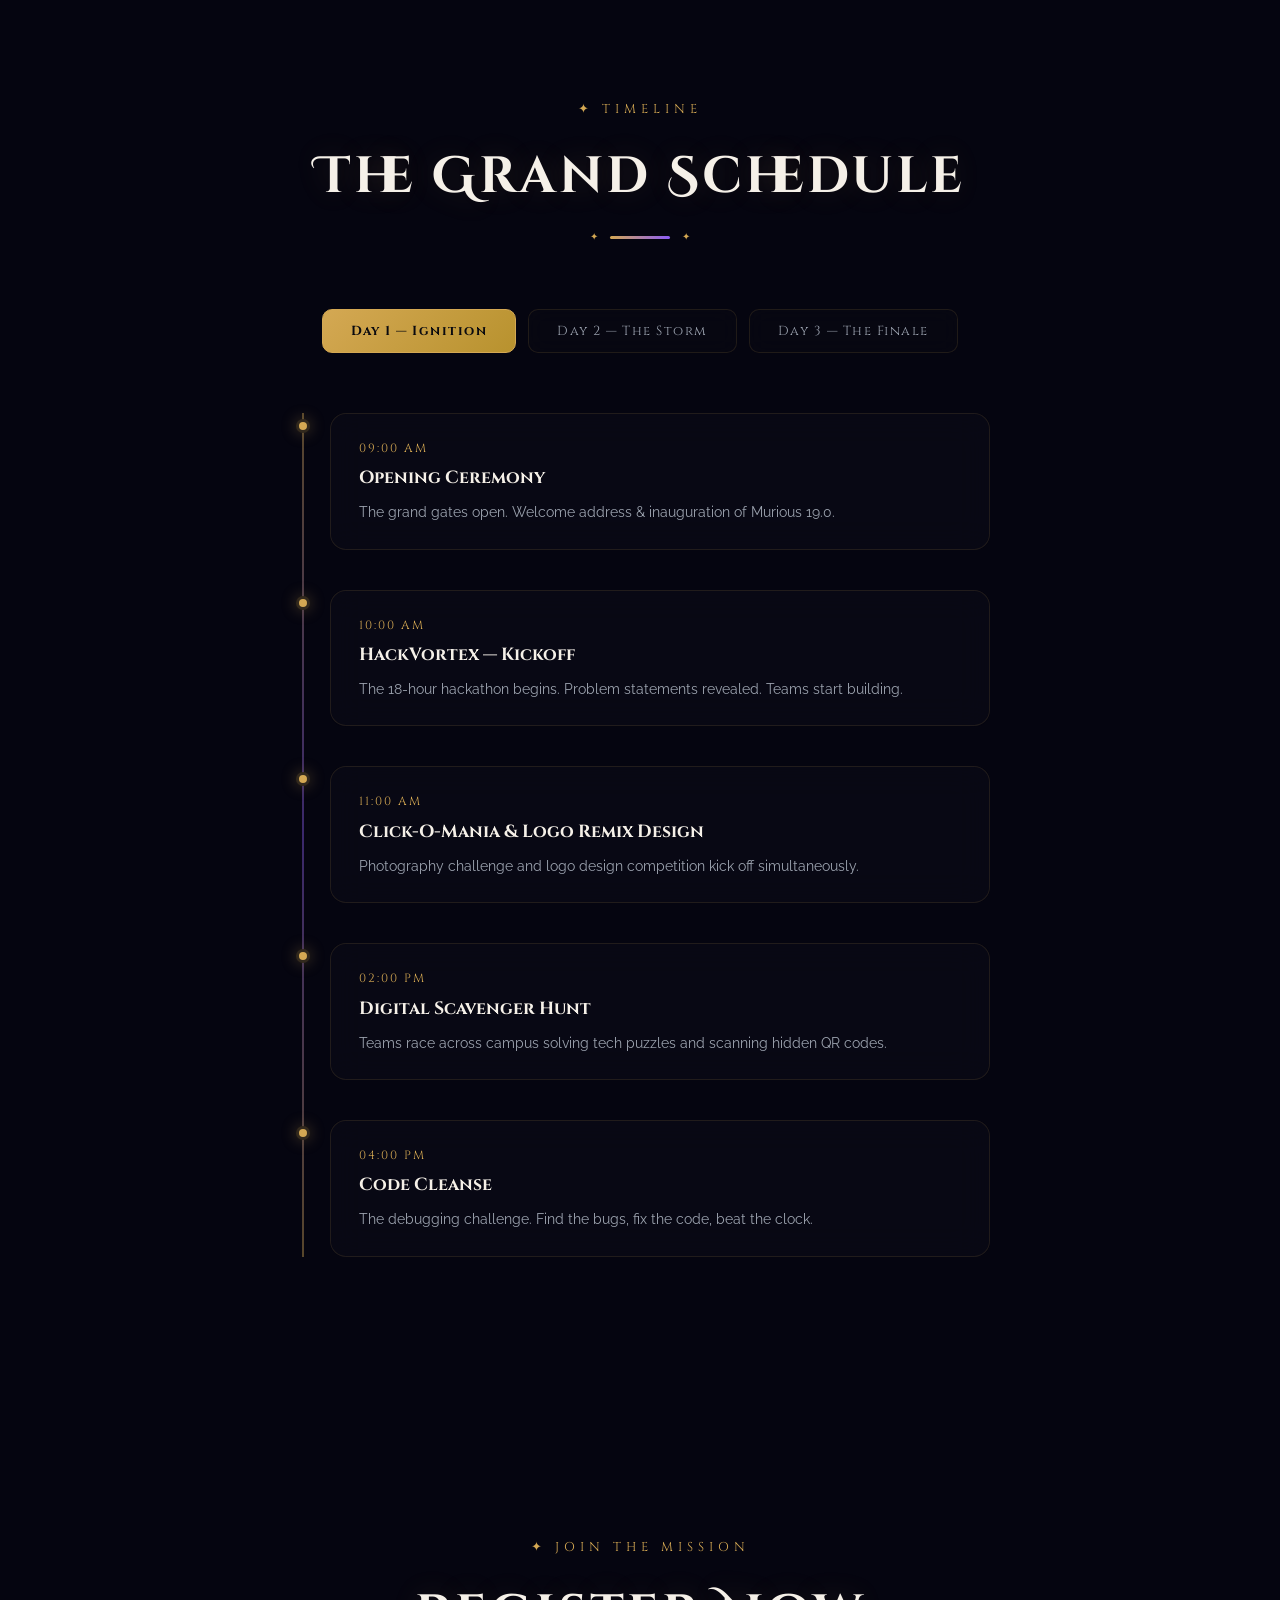
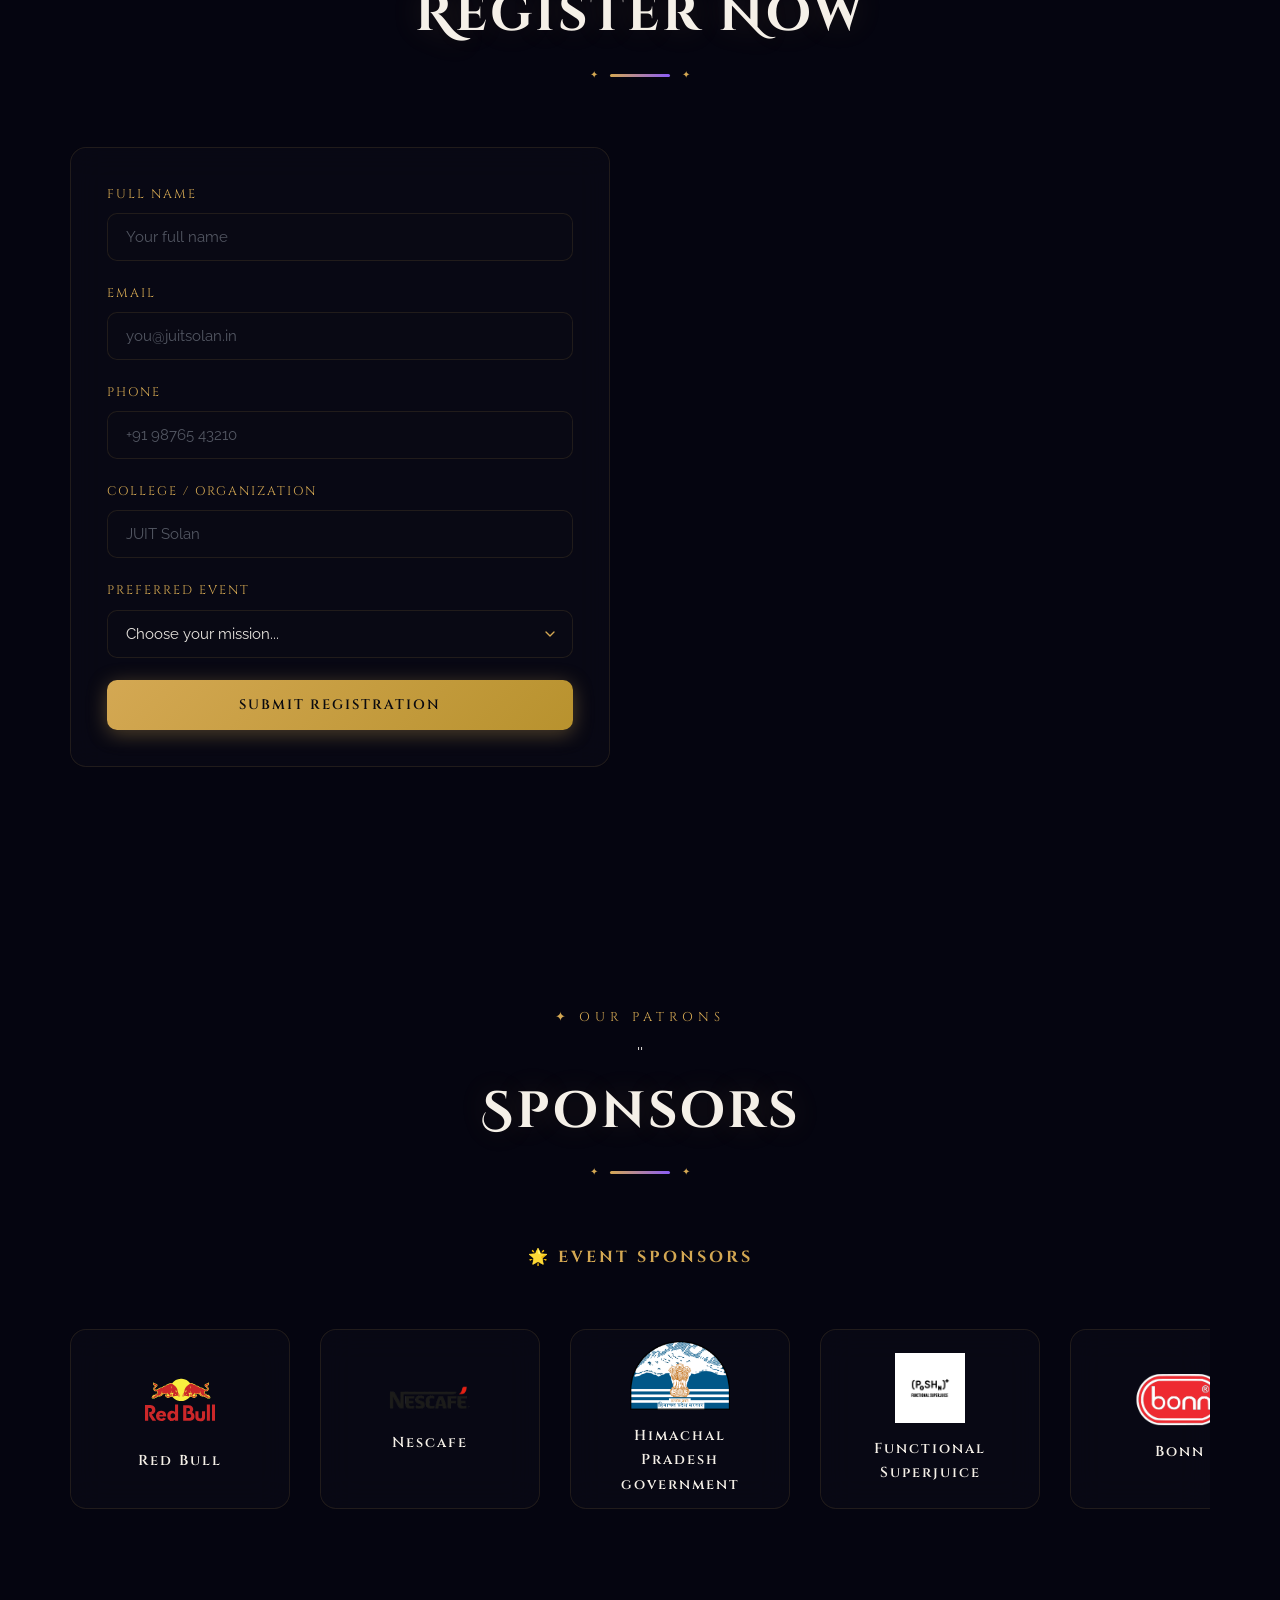
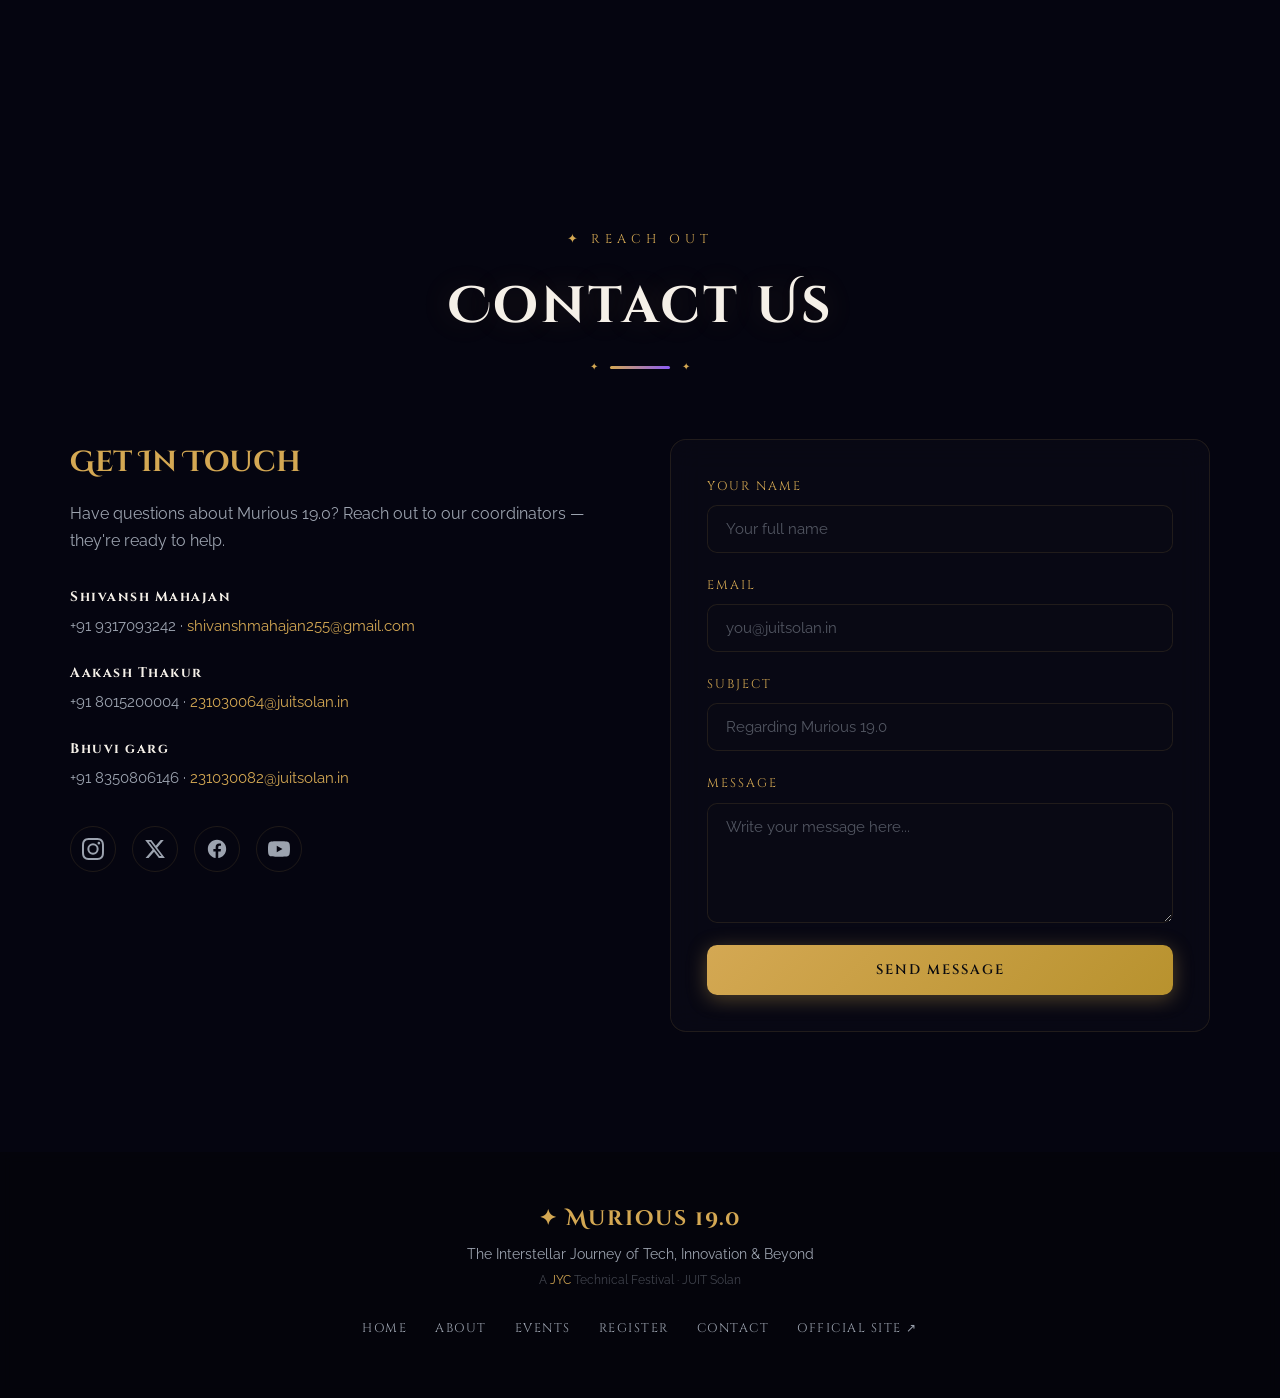
==== commit aa438110: "Added sponsor carousel" ====
--- a/index.html
+++ b/index.html
@@ -46,7 +46,7 @@
         <li><a href="#about" class="nav-link">About</a></li>
         <li><a href="#events" class="nav-link">Events</a></li>
         <li><a href="#schedule" class="nav-link">Schedule</a></li>
-        <li><a href="https://forms.gle/axCYgx6kRqmrD6RG7" class="nav-link">Register</a></li>
+        <li><a href="#register" class="nav-link">Register</a></li>
         <li><a href="#sponsors" class="nav-link">Sponsors</a></li>
         <li><a href="#contact" class="nav-link">Contact</a></li>
       </ul>
@@ -111,91 +111,124 @@
       <div class="section-container">
         <div class="section-header reveal">
           <span class="section-tag">✦ Compete</span>
-          <h2 class="section-title">OUR EVENTS</h2>
+          <h2 class="section-title">Student Events</h2>
           <div class="title-ornament"></div>
         </div>
 
         
-       
+        <!-- HACKVORTEX FEATURED -->
+        <div class="featured-event glass-card reveal">
+          <div class="featured-event-content">
+            <span class="event-type featured-type">⚡ Flagship Event</span>
+            <h3>HackVortex</h3>
+            <p>The most awaited event of Murious — an <strong>18-hour hackathon</strong> where JUITians come together in
+              teams of <strong>2–4 members</strong> to create solutions for real-life problems. Push your limits,
+              innovate, and bring your ideas to life with mentorship, brainstorming sessions, and exciting problem
+              statements.</p>
+            <p class="featured-sub">Let's sit, play, eat, chill, and work to create the best we can!</p>
+            <a href="https://drive.google.com/file/d/1WscJIWWycX5eQzXC22tiITf636T7GMsm/view?usp=sharing" target="_blank"
+              class="btn btn-outline" style="margin-top:16px;">Problem Statements</a>
+          </div>
+        </div>
 
 
         <!-- EVENT GRIDS -->
-         
-       <div class="events-grid">
-          <div class="event-card glass-card reveal">
-            <div class="event-icon">🏆</div>
-            <h3>The TRIWIZARD QUEST</h3>
+        <div class="events-grid">
+          <div class="event-card glass-card reveal">
+            <div class="event-icon">📸</div>
+            <h3>Click-O-Mania</h3>
+            <span class="event-type">Photography</span>
+            <p>Step into the enchanting world of photography, where every click turns moments into art! Freeze emotions,
+              capture breathtaking scenes, and find beauty in the ordinary.</p>
+          </div>
+          <div class="event-card glass-card reveal">
+            <div class="event-icon">🎨</div>
+            <h3>Logo Remix Design</h3>
+            <span class="event-type">Design</span>
+            <p>Get ready to make your mark! This is your chance to craft a bold, innovative logo that stands out from
+              the crowd.</p>
+          </div>
+          <div class="event-card glass-card reveal">
+            <div class="event-icon">🔍</div>
+            <h3>Digital Scavenger Hunt</h3>
             <span class="event-type">Adventure</span>
-            <div class="event-divider"></div>
-            <p>The Triwizard Quest is a treasure hunt where wit, courage, and teamwork decide the ultimate champions. Participants face a series of clues, mysterious challenges, and hidden tasks scattered across the grounds.</p>
+            <p>Embark on an exciting adventure where you solve intricate tech puzzles to discover hidden QR codes
+              scattered across the campus.</p>
+          </div>
+          <div class="event-card glass-card reveal">
+            <div class="event-icon">🐛</div>
+            <h3>Code Cleanse</h3>
+            <span class="event-type">Debugging</span>
+            <p>Unleash your inner code detective and embark on a quest to uncover hidden errors lurking within lines of
+              code.</p>
+          </div>
+          <div class="event-card glass-card reveal">
+            <div class="event-icon">💡</div>
+            <h3>Innovation Derby</h3>
+            <span class="event-type">Ideathon</span>
+            <p>Bring your creative solutions to real-world challenges. Collaborate with others and pitch your ideas to a
+              panel of judges.</p>
+          </div>
+          <div class="event-card glass-card reveal">
+            <div class="event-icon">🎬</div>
+            <h3>Reel Rumble</h3>
+            <span class="event-type">Content Creation</span>
+            <p>Create a compelling reel around a surprise theme. Use visuals, music, and effects to engage and captivate
+              your audience.</p>
           </div>
           <div class="event-card glass-card reveal">
             <div class="event-icon">🎮</div>
-            <h3>E-SPORTS</h3>
-            <span class="event-type">Gaming</span>
-            <div class="event-divider"></div>
-            <p>Step into the ultimate digital battlefield where strategy, precision, and reflexes define true champions. Our Esports Championship brings together the fiercest gamers on campus to compete in electrifying titles like Valorant, FIFA, Clash Royale, and Tekken.</p>
-          </div>
-          <div class="event-card glass-card reveal">
-            <div class="event-icon">🎬</div>
-            <h3>REEL RUMBLE</h3>
-            <span class="event-type">Content Creation</span>
-            <div class="event-divider"></div>
-            <p>Create a compelling reel around a surprise theme. Use visuals, music, and effects to engage and captivate your audience. Judged on creativity, relevance, and impact. Grab your camera and let your imagination flow!</p>
-          </div>
-          <div class="event-card glass-card reveal">
-            <div class="event-icon">📷</div>
-            <h3>FRAME IT</h3>
-            <span class="event-type">Photography</span>
-            <div class="event-divider"></div>
-            <p>Participants are required to roam around the campus and capture the best photograph based on the provided theme, ensuring it is visually appealing to everyone. <br><br>Rules are simple — The best shot Wins!</p>
-          </div>
-          <div class="event-card glass-card reveal">
-            <div class="event-icon">⚔️</div>
-            <h3>CODE ROYALE</h3>
-            <span class="event-type">Coding Battle</span>
-            <div class="event-divider"></div>
-            <p>Code Royale is a high-intensity 1v1 coding battle where participants compete in knockout rounds to prove their dominance. With limited time and rising pressure, only the fastest and most accurate coder survives each round. Strategy, speed, and sharp logic decide who advances. In the end, one champion will win.</p>
-          </div>
-          <div class="event-card glass-card reveal">
-            <div class="event-icon">🤖</div>
-            <h3>PROMPT TO DESIGN</h3>
-            <span class="event-type">AI Challenge</span>
-            <div class="event-divider"></div>
-            <p>Prompt to design is an AI-based challenge where participants recreate a given image using only text prompts. Contestants observe the reference image and generate it through an AI tool.</p>
-          </div>
-          <div class="event-card glass-card reveal">
-            <div class="event-icon">💰 </div>
-            <h3>STORAGE WARS</h3>
-            <span class="event-type">Strategy</span>
-            <div class="event-divider"></div>
-            <p>In "storage wars," Students engage in bidding on storage containers using fake currency, inspecting only the exterior. Teams of 2–4 collaborate, emphasizing strategic thinking and resource management.The event fosters negotiation, financial literacy, and teamwork skills in a competitive setting</p>
-          </div>
-          <div class="event-card glass-card reveal">
-            <div class="event-icon">🧑‍💻</div>
-            <h3>CODE IN DARK</h3>
+            <h3>Guess The Game</h3>
+            <span class="event-type">Gaming Quiz</span>
+            <p>Identify a video game based on clues about the game's story, characters, or gameplay mechanics. Guess it
+              before time runs out!</p>
+          </div>
+          <div class="event-card glass-card reveal">
+            <div class="event-icon">🙈</div>
+            <h3>Blind Coding</h3>
             <span class="event-type">Coding Challenge</span>
-            <div class="event-divider"></div>
-            <p>Code in Dark is a two-person team event that tests coding skills and communication. One teammate reads the problem and dictates the code, while the other, blindfolded, types it exactly as instructed. Accuracy, teamwork, and clarity decide the winner</p>
-          </div>
-          <div class="event-card glass-card reveal">
-            <div class="event-icon">❓</div>
-            <h3>TECH TRIVIA</h3>
+            <p>An exciting challenge where participants test their programming skills by writing code without seeing
+              their screen.</p>
+          </div>
+          <div class="event-card glass-card reveal">
+            <div class="event-icon">👕</div>
+            <h3>Make It Print</h3>
+            <span class="event-type">Design</span>
+            <p>Unleash your creativity at the ultimate competition for designing trendy T-shirts and hoodies.</p>
+          </div>
+          <div class="event-card glass-card reveal">
+            <div class="event-icon">🧪</div>
+            <h3>QuizE</h3>
             <span class="event-type">Quiz</span>
-            <div class="event-divider"></div>
-            <p>A fast-paced quiz game inspired by the KBC format, featuring multiple rounds of coding, general knowledge, and tech current affairs. Participants earn points each round, with a leaderboard deciding the ultimate winner.</p>
-          </div>
-          <div class="event-card glass-card reveal">
-            <div class="event-icon">🎤</div>
-            <h3>OPEN MIC</h3>
-            <span class="event-type">Performing Arts</span>
-            <div class="event-divider"></div>
-            <p>"Murious Open Mic" In collaboration with the Theatre and Music Club, this stage welcomes poetry, storytelling, monologues, music, and everything in between. Step into the spotlight, share your story, and let your art be heard. Because every voice deserves a stage.</p>
-          </div>
-        </div>
-
-        
-    
+            <p>Dive into the world of innovation with QuizE — a thrilling quiz event exploring Space, AI, and Tech.</p>
+          </div>
+        </div>
+
+
+        <!-- Faculty Events -->
+        <div class="section-header reveal" style="margin-top: 80px;">
+          <span class="section-tag">✦ Faculty Special</span>
+          <h2 class="section-title" style="font-size: clamp(1.5rem, 3vw, 2.2rem);">Faculty Events</h2>
+          <div class="title-ornament"></div>
+        </div>
+        <div class="events-grid events-grid-small">
+          <div class="event-card glass-card reveal">
+            <div class="event-icon">✈️</div>
+            <h3>Soaring Skies</h3>
+            <span class="event-type">Fun Activity</span>
+            <p>This exhilarating event invites participants to unleash their inner aviators as they compete in the
+              ultimate paper airplane challenge.</p>
+          </div>
+          <div class="event-card glass-card reveal">
+            <div class="event-icon">🎱</div>
+            <h3>Tambola</h3>
+            <span class="event-type">Fun Activity</span>
+            <p>Where luck meets excitement in a game of chance and anticipation! Join friends for an evening of fun and
+              thrills in this beloved game.</p>
+          </div>
+        </div>
+      </div>
+    </section>
 
 
     <!-- SCHEDULE -->
@@ -324,18 +357,74 @@
     </section>
 
 
+    <!-- REGISTER -->
+    <section id="register" class="section">
+      <div class="section-container">
+        <div class="section-header reveal">
+          <span class="section-tag">✦ Join the Mission</span>
+          <h2 class="section-title">Register Now</h2>
+          <div class="title-ornament"></div>
+        </div>
+        <div class="register-wrapper">
+
+          <form class="register-form glass-card reveal" id="registerForm">
+            <div class="form-group">
+              <label for="regName">Full Name</label>
+              <input type="text" id="regName" placeholder="Your full name" required>
+            </div>
+            <div class="form-group">
+              <label for="regEmail">Email</label>
+              <input type="email" id="regEmail" placeholder="you@juitsolan.in" required>
+            </div>
+            <div class="form-group">
+              <label for="regPhone">Phone</label>
+              <input type="tel" id="regPhone" placeholder="+91 98765 43210" required>
+            </div>
+            <div class="form-group">
+              <label for="regCollege">College / Organization</label>
+              <input type="text" id="regCollege" placeholder="JUIT Solan" required>
+            </div>
+            <div class="form-group">
+              <label for="regEvent">Preferred Event</label>
+              <select id="regEvent" required>
+                <option value="" disabled selected>Choose your mission...</option>
+                <option>HackVortex (Hackathon)</option>
+                <option>Click-O-Mania (Photography)</option>
+                <option>Logo Remix Design</option>
+                <option>Digital Scavenger Hunt</option>
+                <option>Code Cleanse (Debugging)</option>
+                <option>Innovation Derby (Ideathon)</option>
+                <option>Reel Rumble (Content Creation)</option>
+                <option>Guess The Game</option>
+                <option>Blind Coding</option>
+                <option>Make It Print (Design)</option>
+                <option>QuizE (Tech Quiz)</option>
+                <option>All Events</option>
+              </select>
+            </div>
+            <button type="submit" class="btn btn-primary btn-full" id="registerBtn">
+              <span class="btn-text">Submit Registration</span>
+              <span class="btn-magic">✦ Registered! ✦</span>
+            </button>
+          </form>
+        </div>
+      </div>
+    </section>
+
+
     <!-- SPONSORS -->
     <section id="sponsors" class="section">
       <div class="section-container">
         <div class="section-header reveal">
-          <span class="section-tag">✦ Our Patrons</span>
+          <span class="section-tag">✦ Our Patrons</span>''
           <h2 class="section-title">Sponsors</h2>
           <div class="title-ornament"></div>
         </div>
         <div class="sponsors-tier reveal">
           <h3 class="tier-title">🌟 Event Sponsors</h3>
-          <div class="sponsors-grid">
-            <div class="sponsor-card glass-card">
+          <div class="sponsors-carousel">
+    <div class="sponsors-track">
+            <!-- <div class="sponsor-card glass-card">
               <div class="sponsor-glow"></div>
               <img src="https://murious.jyc.co.in/assets/lazizpizza-CYQ73uPV.jpeg" alt="Laziz Pizza"
                 class="sponsor-img">
@@ -348,17 +437,179 @@
             </div>
             <div class="sponsor-card glass-card">
               <div class="sponsor-glow"></div>
-              <img src="https://murious.jyc.co.in/assets/amul-BEqZfMeO.webp" alt="Amul" class="sponsor-img">
+              <img src="https://murious.jyc.co.in/assets/amul-BEqZfMeO.webp" alt="Amul" class="sponsor-img">+
               <span>Amul</span>
             </div>
             <div class="sponsor-card glass-card">
               <div class="sponsor-glow"></div>
               <img src="https://murious.jyc.co.in/assets/cafesserie-BHt08vgE.jpeg" alt="Cafesserie" class="sponsor-img">
-              <span>Cafesserie</span>
-            </div>
-          </div>
-        </div>
-      </div>
+              <span>Cafesserie</span>    -->
+              <div class="sponsor-card glass-card">
+    <div class="sponsor-glow "></div>
+    <img src="redbull-logo.svg" alt="Red Bull">
+    <span>Red Bull</span>
+</div>
+
+<div class="sponsor-card glass-card">
+    <div class="sponsor-glow "></div>
+    <img src="5ae22ce233b73fa43b1a892e.png" alt="NESCAFE">
+    <span>Nescafe</span>
+</div>
+<!-- <div class="sponsor-card glass-card"></div> -->
+ <div class="sponsor-card glass-card">
+    <div class="sponsor-glow "></div>
+    <img src="139-1393337_hallmark-logo-png.png" alt="Government of himachal pradesh">
+    <span>Himachal Pradesh government</span>
+</div>
+<div class="sponsor-card glass-card">
+    <div class="sponsor-glow "></div>
+    <img src="b0feaa3f35f85de83f6b1d868ed010f9.w1200.h1200.png" alt="">
+    <span>Functional Superjuice</span>
+</div>
+<div class="sponsor-card glass-card">
+    <div class="sponsor-glow "></div>
+    <img src="Bonn_Group_of_Industries.svg.png" alt="bonn">
+    <span>Bonn</span>
+</div>
+<div class="sponsor-card glass-card">
+    <div class="sponsor-glow "></div>
+    <img src="channels4_profile.jpg.jpeg" alt="">
+    <span>Infigon</span>
+</div>
+<div class="sponsor-card glass-card">
+    <div class="sponsor-glow "></div>
+    <img src="EasyShiksha-Logo.png" alt="">
+    <span>Easy Shiksha</span>
+</div>
+<div class="sponsor-card glass-card">
+    <div class="sponsor-glow "></div>
+    <img src="file_00000000e5e071fd8662883918afebd5.png" alt="">
+    <span>The Souled Store</span>
+</div>
+<div class="sponsor-card glass-card">
+    <div class="sponsor-glow "></div>
+    <img src="garuda_logo-480x480.png" alt="">
+    <span>Garuda</span>
+</div>
+<div class="sponsor-card glass-card">
+    <div class="sponsor-glow "></div>
+    <img src="y7z0rj11ztjeszacvnq2nyxif7jr.png" alt="taskde">
+    <span>Taskade</span>
+</div>
+<div class="sponsor-card glass-card">
+    <div class="sponsor-glow "></div>
+    <img src="Reliance_Jio_Logo_(October_2015).svg.png" alt="jio">
+    <span>Jio</span>
+</div>
+<div class="sponsor-card glass-card">
+    <div class="sponsor-glow "></div>
+    <img src="NicePng_blocks-png_1174727.png" alt="coding blocks">
+    <span>Coding blocks</span>
+</div>
+<div class="sponsor-card glass-card">
+    <div class="sponsor-glow "></div>
+    <img src="logo.svg" alt="minchys">
+    <span>Minchy's</span>
+</div>
+<div class="sponsor-card glass-card">
+    <div class="sponsor-glow "></div>
+    <img src="GeeksForGeeks_logo.png" alt="geeks for geeks">
+    <span>Geeks for Geeks</span>
+</div>
+<div class="sponsor-card glass-card">
+    <div class="sponsor-glow "></div>
+    <img src="Hyundai2.png" alt="hyundai">
+    <span>Hyundai</span>
+</div>
+<div class="sponsor-card glass-card">
+    <div class="sponsor-glow "></div>
+    <img src="cafesserie-logo-A1aB8q2pyxUE1PzZ.jpeg" alt="caffesrie">
+    <span>Cafesserie</span>
+</div>
+           <div class="sponsor-card glass-card">
+    <div class="sponsor-glow "></div>
+    <img src="redbull-logo.svg" alt="Red Bull">
+    <span>Red Bull</span>
+</div>
+
+<div class="sponsor-card glass-card">
+    <div class="sponsor-glow "></div>
+    <img src="5ae22ce233b73fa43b1a892e.png" alt="NESCAFE">
+    <span>Nescafe</span>
+</div>
+<!-- <div class="sponsor-card glass-card"></div> -->
+ <div class="sponsor-card glass-card">
+    <div class="sponsor-glow "></div>
+    <img src="139-1393337_hallmark-logo-png.png" alt="Government of himachal pradesh">
+    <span>Himachal Pradesh government</span>
+</div>
+<div class="sponsor-card glass-card">
+    <div class="sponsor-glow "></div>
+    <img src="b0feaa3f35f85de83f6b1d868ed010f9.w1200.h1200.png" alt="">
+    <span>Functional Superjuice</span>
+</div>
+<div class="sponsor-card glass-card">
+    <div class="sponsor-glow "></div>
+    <img src="Bonn_Group_of_Industries.svg.png" alt="bonn">
+    <span>Bonn</span>
+</div>
+<div class="sponsor-card glass-card">
+    <div class="sponsor-glow "></div>
+    <img src="channels4_profile.jpg.jpeg" alt="">
+    <span>Infigon</span>
+</div>
+<div class="sponsor-card glass-card">
+    <div class="sponsor-glow "></div>
+    <img src="EasyShiksha-Logo.png" alt="">
+    <span>Easy Shiksha</span>
+</div>
+<div class="sponsor-card glass-card">
+    <div class="sponsor-glow "></div>
+    <img src="file_00000000e5e071fd8662883918afebd5.png" alt="">
+    <span>The Souled Store</span>
+</div>
+<div class="sponsor-card glass-card">
+    <div class="sponsor-glow "></div>
+    <img src="garuda_logo-480x480.png" alt="">
+    <span>Garuda</span>
+</div>
+<div class="sponsor-card glass-card">
+    <div class="sponsor-glow "></div>
+    <img src="y7z0rj11ztjeszacvnq2nyxif7jr.png" alt="taskde">
+    <span>Taskade</span>
+</div>
+<div class="sponsor-card glass-card">
+    <div class="sponsor-glow "></div>
+    <img src="Reliance_Jio_Logo_(October_2015).svg.png" alt="jio">
+    <span>Jio</span>
+</div>
+<div class="sponsor-card glass-card">
+    <div class="sponsor-glow "></div>
+    <img src="NicePng_blocks-png_1174727.png" alt="coding blocks">
+    <span>Coding blocks</span>
+</div>
+<div class="sponsor-card glass-card">
+    <div class="sponsor-glow "></div>
+    <img src="logo.svg" alt="minchys">
+    <span>Minchy's</span>
+</div>
+<div class="sponsor-card glass-card">
+    <div class="sponsor-glow "></div>
+    <img src="GeeksForGeeks_logo.png" alt="geeks for geeks">
+    <span>Geeks for Geeks</span>
+</div>
+<div class="sponsor-card glass-card">
+    <div class="sponsor-glow "></div>
+    <img src="Hyundai2.png" alt="hyundai">
+    <span>Hyundai</span>
+</div>
+<div class="sponsor-card glass-card">
+    <div class="sponsor-glow "></div>
+    <img src="cafesserie-logo-A1aB8q2pyxUE1PzZ.jpeg" alt="caffesrie">
+    <span>Cafesserie</span>
+</div>
+    </div>
+</div>
     </section>
 
 
@@ -461,7 +712,7 @@
         </div>
         <div class="footer-links">
           <a href="#home">Home</a><a href="#about">About</a><a href="#events">Events</a>
-          <a href="https://forms.gle/axCYgx6kRqmrD6RG7">Register</a><a href="#contact">Contact</a>
+          <a href="#register">Register</a><a href="#contact">Contact</a>
           <a href="https://jyc.co.in/" target="_blank">Official Site ↗</a>
         </div>
       </div>
--- a/styles.css
+++ b/styles.css
@@ -1087,22 +1087,95 @@
   margin-bottom: 28px;
 }
 
-.sponsors-grid {
+/* .sponsors-grid {
   display: flex;
   justify-content: center;
   gap: 24px;
   flex-wrap: wrap;
-}
-
-.sponsor-card {
+} */
+
+/* .sponsor-card {
   padding: 36px 48px;
+  position: relative; */
+  /* .sponsor-card {
+  padding: 20px 30px;
   position: relative;
-}
+  min-width: 140px;
+} */
+
 
 .sponsors-grid-title .sponsor-card {
   padding: 48px 80px;
   font-size: 1.4rem;
 }
+.sponsor-card img {
+  width: 100px;
+  height: auto;
+  max-height: 90px;
+  object-fit: contain;
+  display: block;
+}
+/* === CLEAN SPONSOR CAROUSEL === */
+
+.sponsors-carousel {
+  width: 100%;
+  overflow: hidden;
+  position: relative;
+  padding: 30px 0;
+}
+
+.sponsors-track {
+  display: flex;
+  gap: 30px;
+  width: max-content;   /* VERY IMPORTANT */
+  animation: scrollSponsors 25s linear infinite;
+  will-change: transform;
+}
+
+.sponsors-track:hover {
+  animation-play-state: paused;
+}
+
+/* .sponsor-card {
+  min-width: 140px;
+  flex: 0 0 auto;
+  display: flex;
+  justify-content: center;
+  align-items: center;
+} */
+ .sponsor-card {
+  width: 220px;          /* fixed width */
+  height: 180px;         /* fixed height */
+  flex: 0 0 auto;
+  display: flex;
+  flex-direction: column;
+  justify-content: center;
+  align-items: center;
+  text-align: center;
+}
+
+/* .sponsor-card img {
+  width: 100px;
+  height: auto;
+  max-height: 70px;
+  object-fit: contain;
+} */
+ .sponsor-card img {
+  max-width: 120px;
+  max-height: 70px;
+  object-fit: contain;
+}
+
+/* Infinite smooth animation */
+@keyframes scrollSponsors {
+  from {
+    transform: translateX(0);
+  }
+  to {
+    transform: translateX(-50%);
+  }
+}
+
 
 .sponsors-grid-gold .sponsor-card {
   padding: 36px 56px;
@@ -1597,211 +1670,4 @@
     flex-direction: column;
     align-items: center;
   }
-}
-
-/* ═══════════════════════════════════════════════════════════════
-   MURIOUS 2026 — EVENTS SECTION UPGRADE
-   Paste this at the VERY BOTTOM of your styles.css
-   ═══════════════════════════════════════════════════════════════ */
-
-/* ── Events Grid ── */
-.events-grid {
-  display: grid;
-  grid-template-columns: repeat(3, 1fr);
-  gap: 24px;
-  margin-top: 40px;
-}
-@media (max-width: 900px) { .events-grid { grid-template-columns: repeat(2, 1fr); } }
-@media (max-width: 560px) { .events-grid { grid-template-columns: 1fr; } }
-
-/* ── Base Card ── */
-.event-card {
-  position: relative;
-  border: 1.5px solid rgba(255,255,255,0.55) !important;
-  border-radius: 20px !important;
-  padding: 26px 22px 24px !important;
-  background: rgba(8,15,32,0.75) !important;
-  backdrop-filter: blur(18px) !important;
-  overflow: hidden !important;
-  display: flex !important;
-  flex-direction: column !important;
-  gap: 0 !important;
-  transition: transform 0.32s cubic-bezier(.22,.68,0,1.2), box-shadow 0.32s ease, border-color 0.32s ease !important;
-}
-
-/* Top shimmer line */
-.event-card::before {
-  content: '';
-  position: absolute;
-  top: 0; left: 10%; right: 10%;
-  height: 1px;
-  background: linear-gradient(90deg, transparent, rgba(255,255,255,0.5), transparent);
-  opacity: 0.5;
-  transition: opacity 0.3s;
-  pointer-events: none;
-}
-
-/* Corner star */
-.event-card::after {
-  content: '✦';
-  position: absolute;
-  top: 13px; right: 15px;
-  font-size: 0.58rem;
-  color: rgba(255,255,255,0.2);
-  transition: color 0.3s, transform 0.3s;
-  pointer-events: none;
-}
-
-/* Hover state */
-.event-card:hover {
-  transform: translateY(-9px) scale(1.025) !important;
-  border-color: rgba(255,255,255,0.9) !important;
-}
-.event-card:hover::before { opacity: 1; }
-.event-card:hover::after  { color: rgba(255,255,255,0.65); transform: rotate(90deg); }
-
-/* Per-card glow color on hover */
-.event-card:nth-child(1):hover  { box-shadow: 0 20px 50px rgba(0,0,0,0.5), 0 0 35px rgba(14,154,167,0.22) !important; }
-.event-card:nth-child(2):hover  { box-shadow: 0 20px 50px rgba(0,0,0,0.5), 0 0 35px rgba(50,34,170,0.22) !important; }
-.event-card:nth-child(3):hover  { box-shadow: 0 20px 50px rgba(0,0,0,0.5), 0 0 35px rgba(190,34,146,0.22) !important; }
-.event-card:nth-child(4):hover  { box-shadow: 0 20px 50px rgba(0,0,0,0.5), 0 0 35px rgba(196,72,120,0.22) !important; }
-.event-card:nth-child(5):hover  { box-shadow: 0 20px 50px rgba(0,0,0,0.5), 0 0 35px rgba(120,152,32,0.22) !important; }
-.event-card:nth-child(6):hover  { box-shadow: 0 20px 50px rgba(0,0,0,0.5), 0 0 35px rgba(26,150,96,0.22) !important; }
-.event-card:nth-child(7):hover  { box-shadow: 0 20px 50px rgba(0,0,0,0.5), 0 0 35px rgba(192,32,64,0.22) !important; }
-.event-card:nth-child(8):hover  { box-shadow: 0 20px 50px rgba(0,0,0,0.5), 0 0 35px rgba(192,32,120,0.22) !important; }
-.event-card:nth-child(9):hover  { box-shadow: 0 20px 50px rgba(0,0,0,0.5), 0 0 35px rgba(34,88,200,0.22) !important; }
-.event-card:nth-child(10):hover { box-shadow: 0 20px 50px rgba(0,0,0,0.5), 0 0 35px rgba(120,32,200,0.22) !important; }
-
-/* ── Event Icon ── */
-.event-icon {
-  font-size: 2.4rem !important;
-  margin-bottom: 2px !important;
-  line-height: 1 !important;
-  filter: drop-shadow(0 3px 8px rgba(0,0,0,0.5));
-  transition: transform 0.3s ease;
-}
-.event-card:hover .event-icon { transform: scale(1.15) rotate(-5deg); }
-
-/* ── Event Name Banner ── */
-.event-card h3 {
-  font-family: 'Cinzel', serif !important;
-  font-size: 0.78rem !important;
-  font-weight: 700 !important;
-  letter-spacing: 0.13em !important;
-  text-transform: uppercase !important;
-  padding: 10px 16px !important;
-  border-radius: 50px !important;
-  display: block !important;
-  width: 100% !important;
-  text-align: center !important;
-  margin: 10px 0 14px !important;
-  border: 1.5px solid rgba(255,255,255,0.2) !important;
-  position: relative;
-  z-index: 1;
-  text-shadow: 0 1px 6px rgba(0,0,0,0.6);
-  transition: filter 0.3s, transform 0.3s;
-}
-.event-card:hover h3 { filter: brightness(1.15); transform: scale(1.02); }
-
-/* Banner colors — one per event */
-.event-card:nth-child(1)  h3 { background: linear-gradient(100deg,#093e48,#0b8f9e) !important; color:#9ef0f8 !important; box-shadow:0 4px 20px rgba(14,154,167,.4); }
-.event-card:nth-child(2)  h3 { background: linear-gradient(100deg,#130c50,#3222aa) !important; color:#b8b0ff !important; box-shadow:0 4px 20px rgba(50,34,170,.4); }
-.event-card:nth-child(3)  h3 { background: linear-gradient(100deg,#580848,#be2292) !important; color:#ffc8f2 !important; box-shadow:0 4px 20px rgba(190,34,146,.4); }
-.event-card:nth-child(4)  h3 { background: linear-gradient(100deg,#621438,#c44878) !important; color:#ffd0e8 !important; box-shadow:0 4px 20px rgba(196,72,120,.4); }
-.event-card:nth-child(5)  h3 { background: linear-gradient(100deg,#2e3c0a,#789820) !important; color:#e8ff99 !important; box-shadow:0 4px 20px rgba(120,152,32,.4); }
-.event-card:nth-child(6)  h3 { background: linear-gradient(100deg,#083c22,#1a9660) !important; color:#a0ffd0 !important; box-shadow:0 4px 20px rgba(26,150,96,.4); }
-.event-card:nth-child(7)  h3 { background: linear-gradient(100deg,#540818,#c02040) !important; color:#ffc0cc !important; box-shadow:0 4px 20px rgba(192,32,64,.4); }
-.event-card:nth-child(8)  h3 { background: linear-gradient(100deg,#540834,#c02078) !important; color:#ffc0e8 !important; box-shadow:0 4px 20px rgba(192,32,120,.4); }
-.event-card:nth-child(9)  h3 { background: linear-gradient(100deg,#082258,#2258c8) !important; color:#c8dcff !important; box-shadow:0 4px 20px rgba(34,88,200,.4); }
-.event-card:nth-child(10) h3 { background: linear-gradient(100deg,#2c0858,#7820c8) !important; color:#e0c0ff !important; box-shadow:0 4px 20px rgba(120,32,200,.4); }
-
-/* ── Event Type Badge ── */
-.event-type {
-  font-family: 'Raleway', sans-serif !important;
-  font-size: 0.62rem !important;
-  font-weight: 700 !important;
-  letter-spacing: 0.2em !important;
-  text-transform: uppercase !important;
-  color: rgba(180,200,240,0.65) !important;
-  background: rgba(255,255,255,0.06) !important;
-  border: 1px solid rgba(255,255,255,0.12) !important;
-  border-radius: 6px !important;
-  padding: 3px 10px !important;
-  margin-bottom: 13px !important;
-  display: inline-block !important;
-}
-
-/* ── Subtle divider line ── */
-/* Add <div class="event-divider"></div> in HTML after each .event-type span */
-.event-divider {
-  width: 100%;
-  height: 1px;
-  background: linear-gradient(90deg, transparent, rgba(255,255,255,0.1), transparent);
-  margin: 0 0 13px;
-  flex-shrink: 0;
-}
-
-/* ── Description text ── */
-.event-card p {
-  font-family: 'Raleway', sans-serif !important;
-  font-size: 0.83rem !important;
-  line-height: 1.7 !important;
-  color: rgba(200,215,240,0.78) !important;
-  flex-grow: 1;
-}
-
-/* ── Featured HackVortex ── */
-.featured-event {
-  border: 1.5px solid rgba(212,168,67,0.5) !important;
-  border-radius: 20px !important;
-  padding: 40px 44px !important;
-  margin-bottom: 56px !important;
-  background: rgba(8,15,32,0.8) !important;
-  backdrop-filter: blur(20px) !important;
-  overflow: hidden !important;
-  position: relative;
-  transition: transform 0.3s ease, box-shadow 0.3s ease;
-}
-.featured-event:hover {
-  transform: translateY(-4px) !important;
-  box-shadow: 0 20px 60px rgba(0,0,0,0.5), 0 0 40px rgba(212,168,67,0.12) !important;
-}
-.featured-event::before {
-  content: '' !important;
-  position: absolute !important;
-  top: -80px; right: -80px;
-  width: 300px; height: 300px;
-  background: radial-gradient(circle, rgba(212,168,67,0.1) 0%, transparent 65%) !important;
-  pointer-events: none;
-}
-.featured-event h3 {
-  font-family: 'Cinzel Decorative', serif !important;
-  font-size: clamp(1.8rem, 4vw, 2.8rem) !important;
-  font-weight: 700 !important;
-  background: linear-gradient(135deg, #f5d060, #e8a020, #f5d060) !important;
-  background-size: 200% auto !important;
-  -webkit-background-clip: text !important;
-  -webkit-text-fill-color: transparent !important;
-  background-clip: text !important;
-  animation: goldShimmer 4s linear infinite;
-  margin: 10px 0 16px !important;
-  padding: 0 !important;
-  border: none !important;
-  border-radius: 0 !important;
-  box-shadow: none !important;
-  width: auto !important;
-  text-align: left !important;
-  letter-spacing: 0.04em !important;
-}
-@keyframes goldShimmer {
-  0%   { background-position: 0% center; }
-  100% { background-position: 200% center; }
-}
-
-/* ── Faculty small grid ── */
-.events-grid-small {
-  grid-template-columns: repeat(2, 1fr) !important;
-  max-width: 700px !important;
-  margin: 0 auto !important;
-}
-@media (max-width: 560px) { .events-grid-small { grid-template-columns: 1fr !important; } }+}
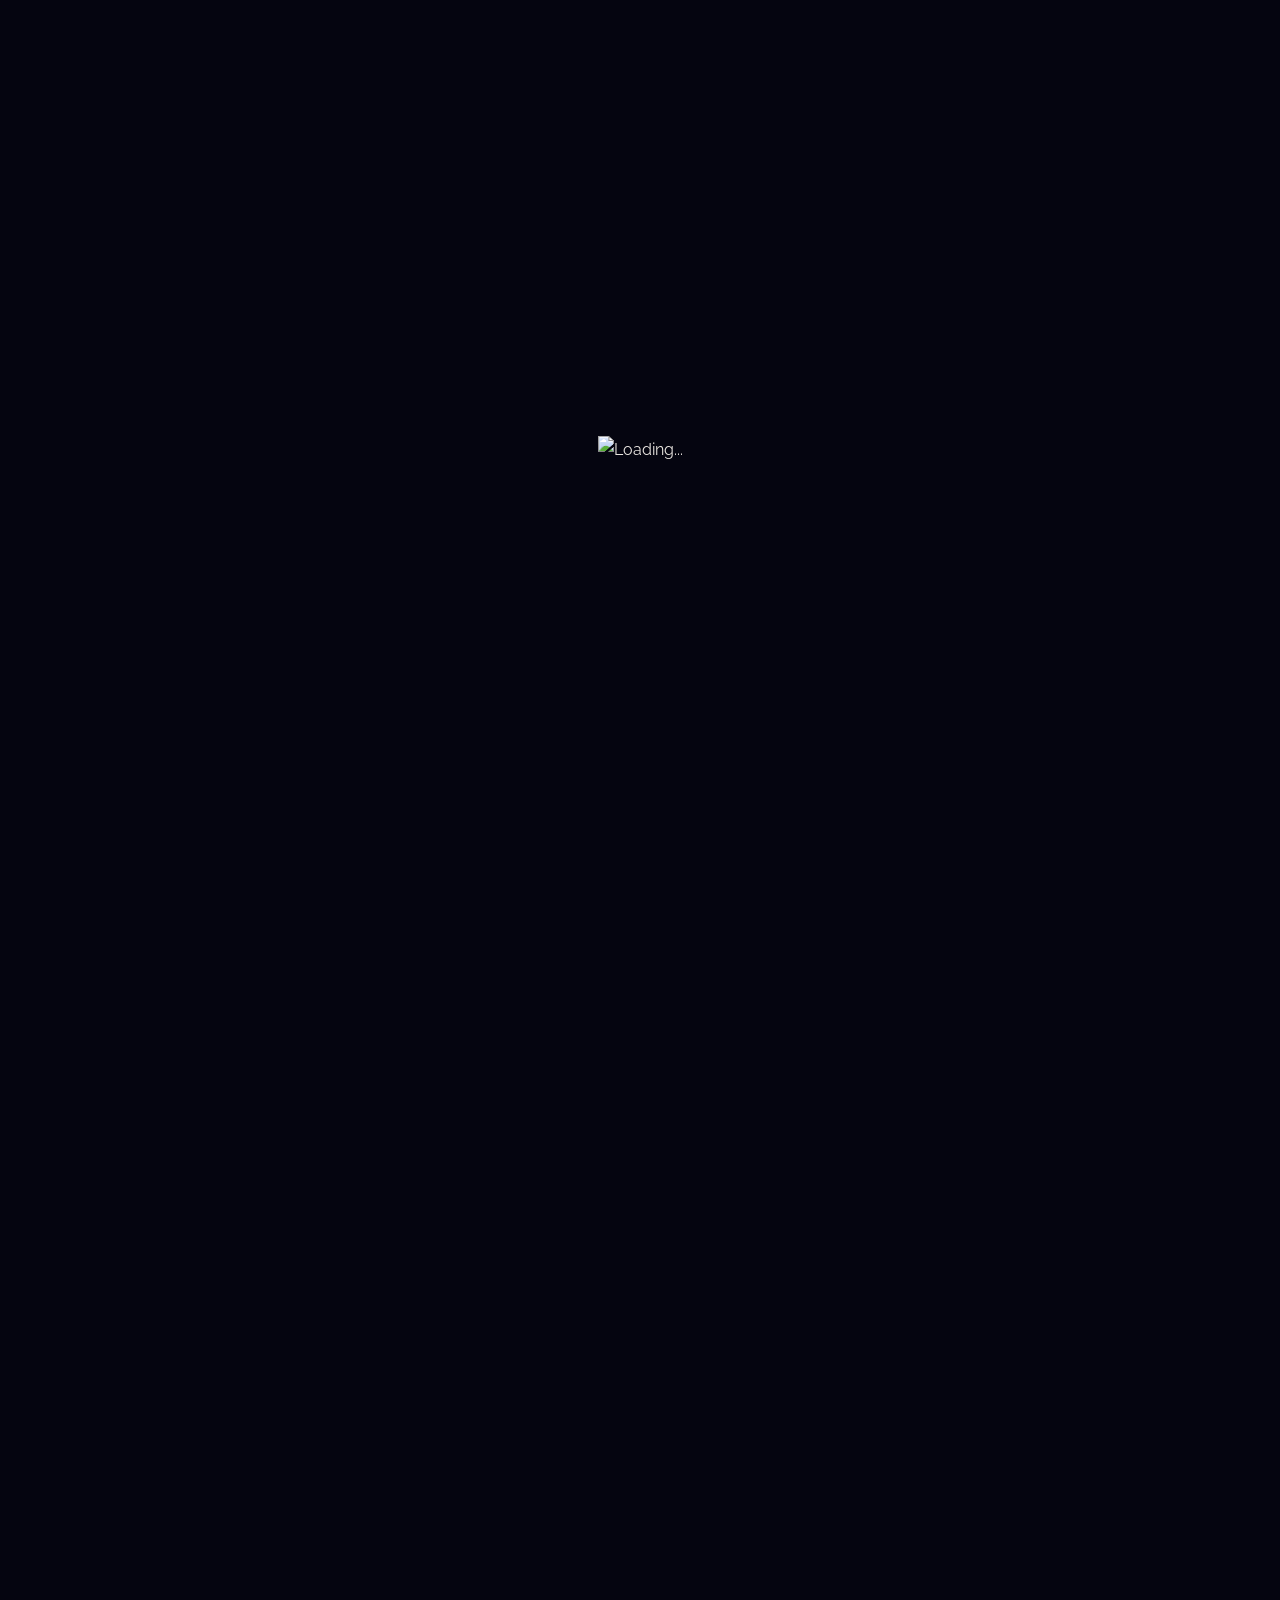
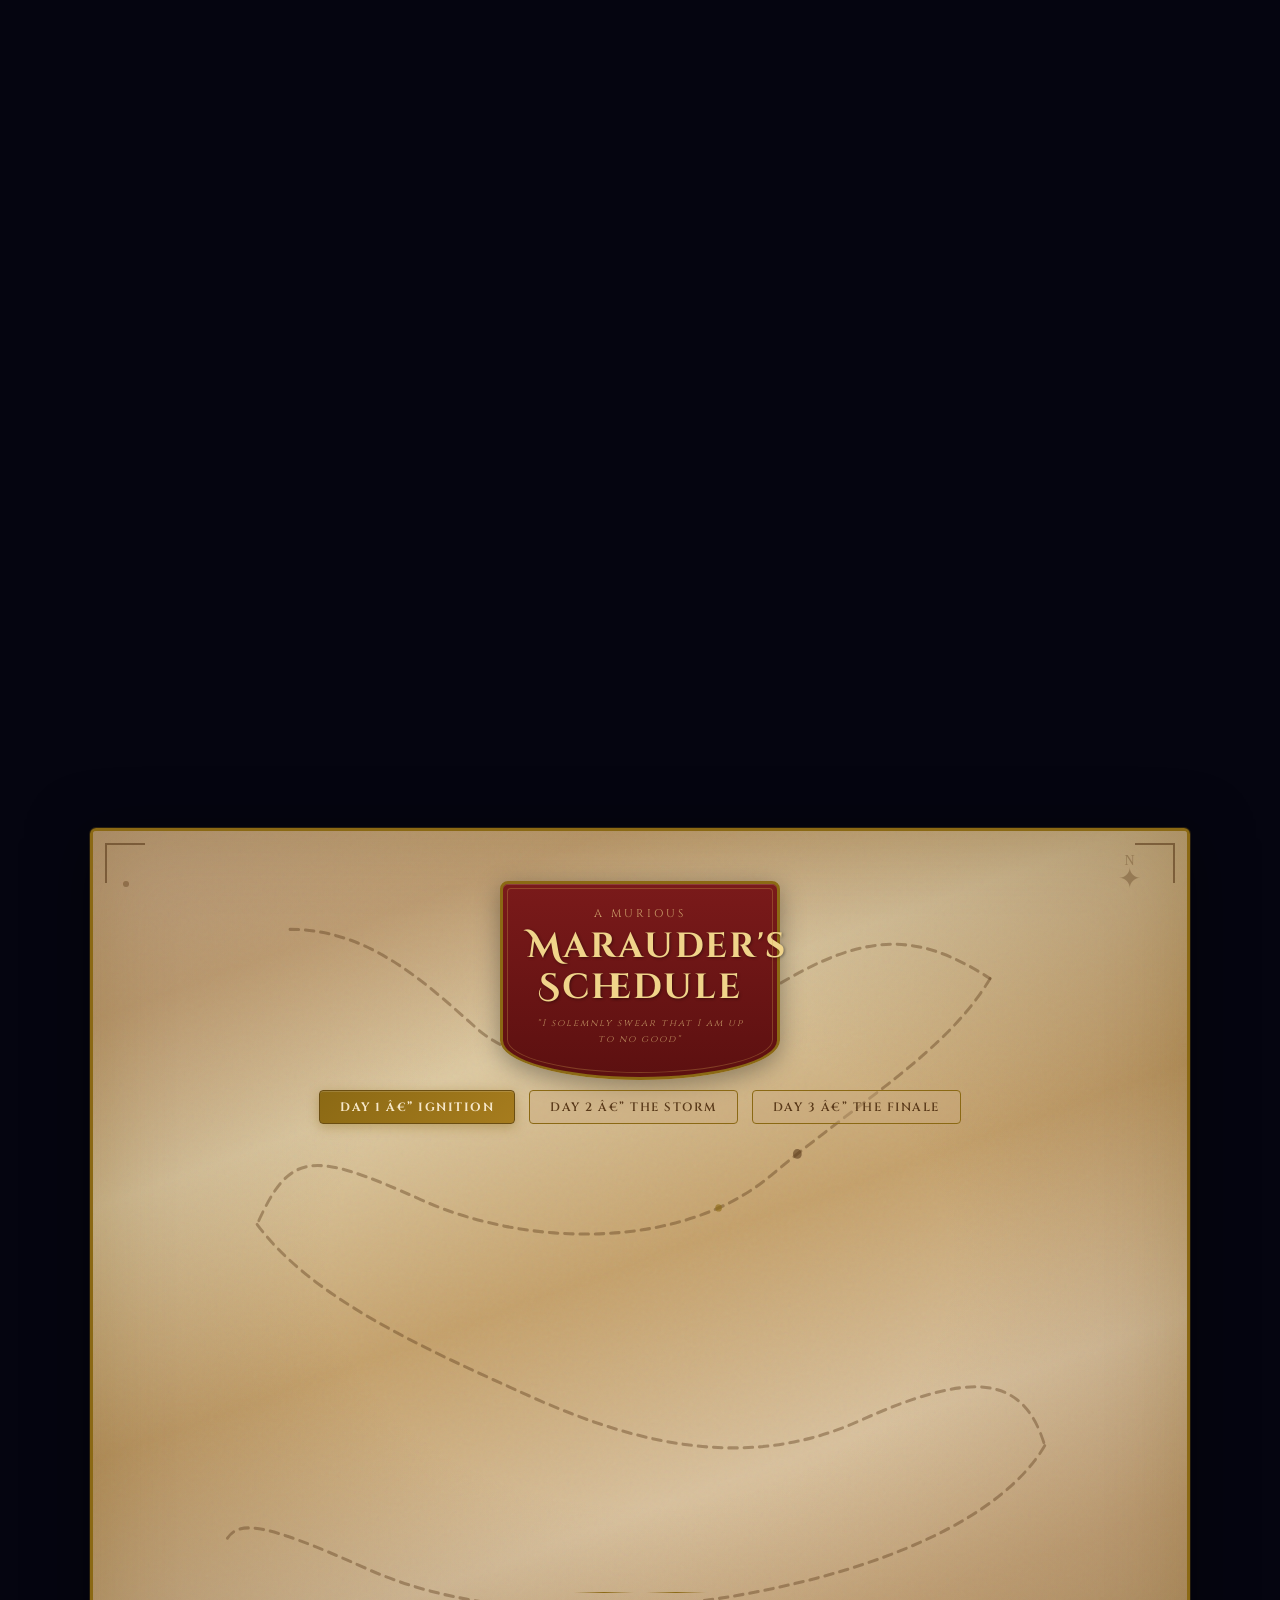
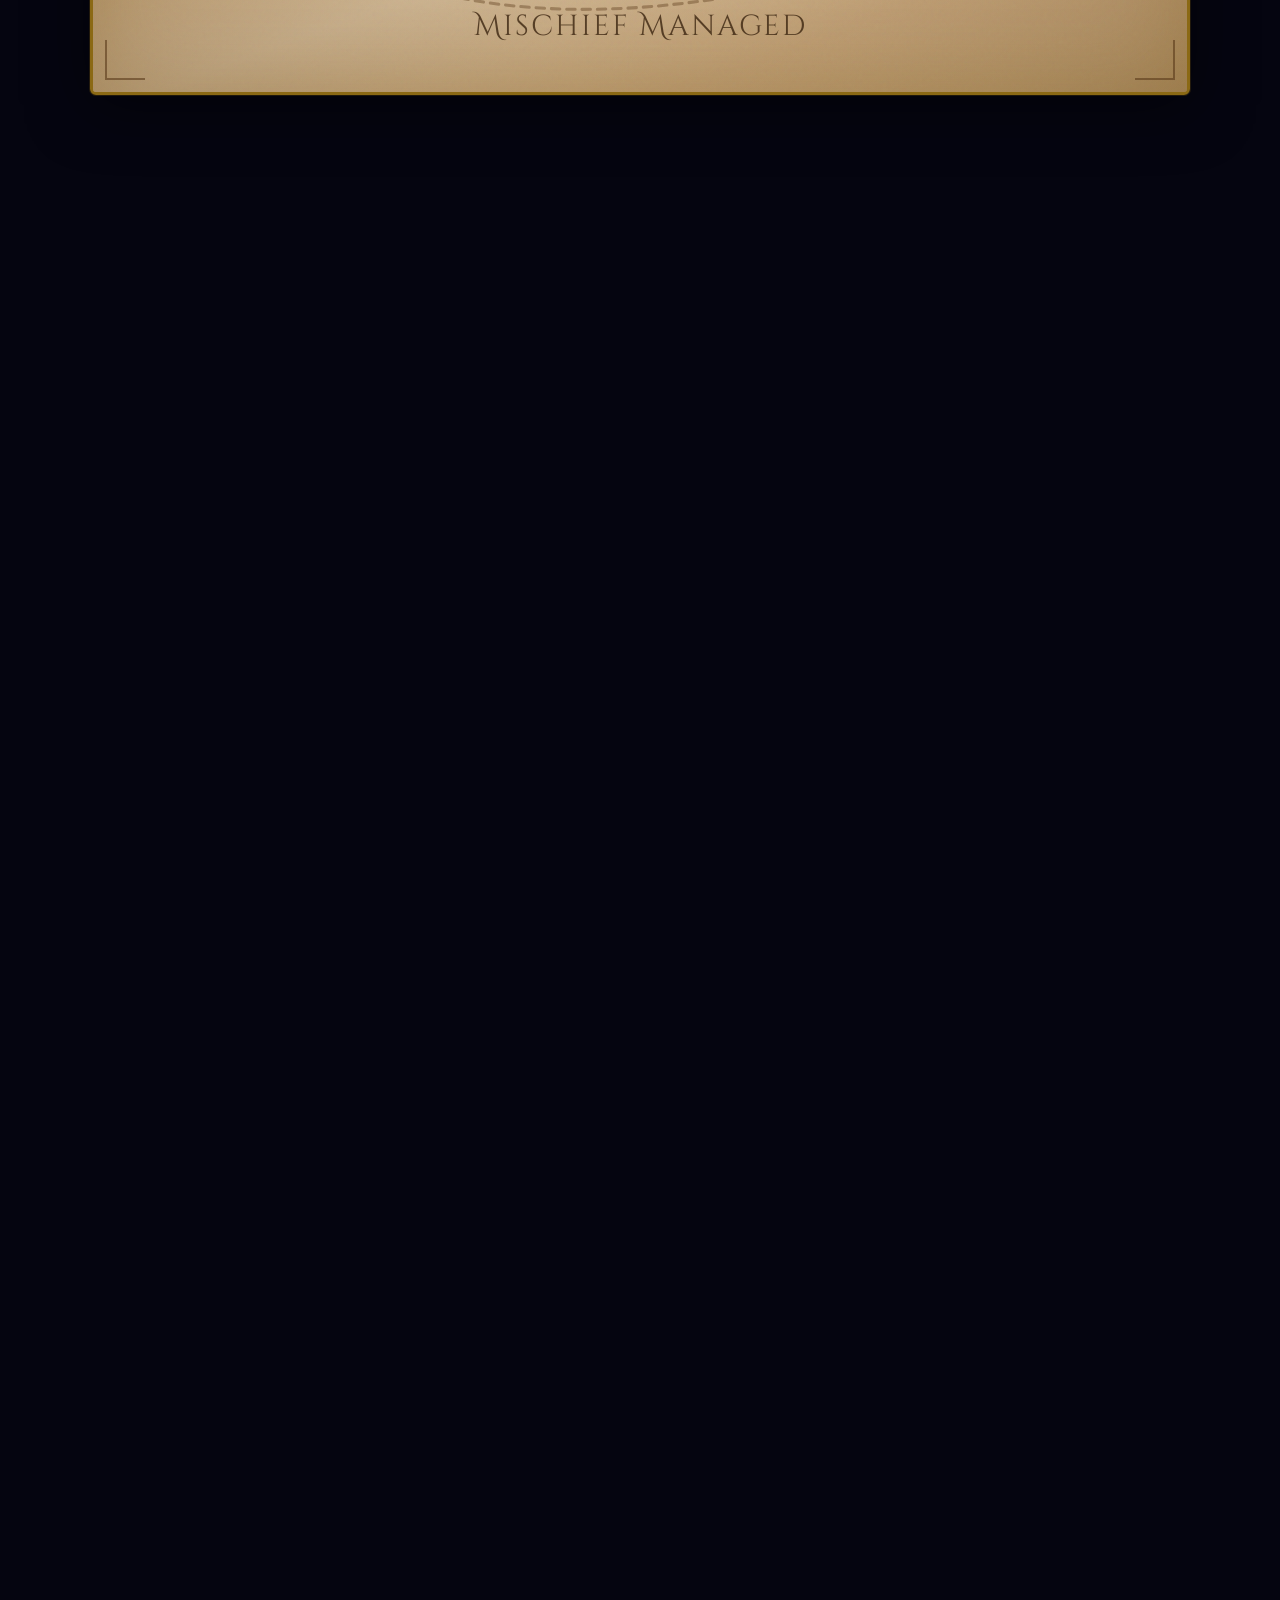
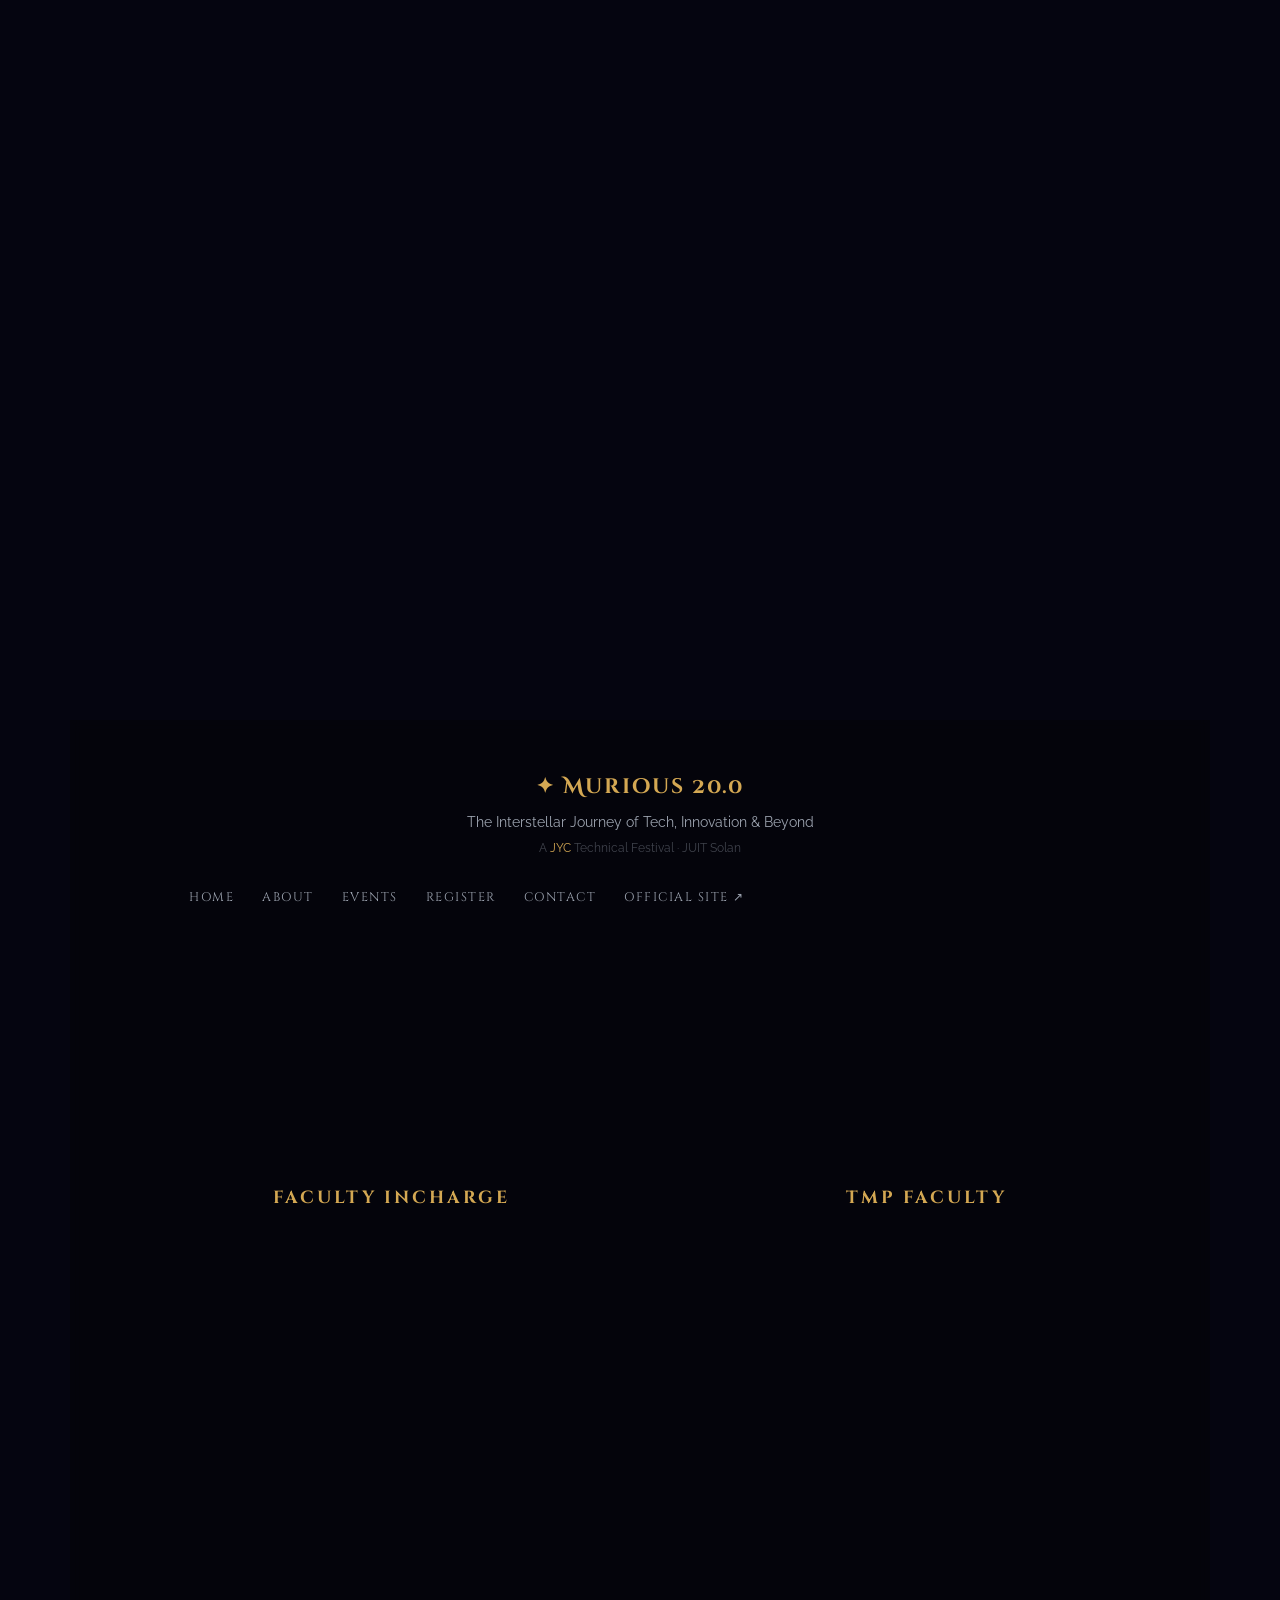
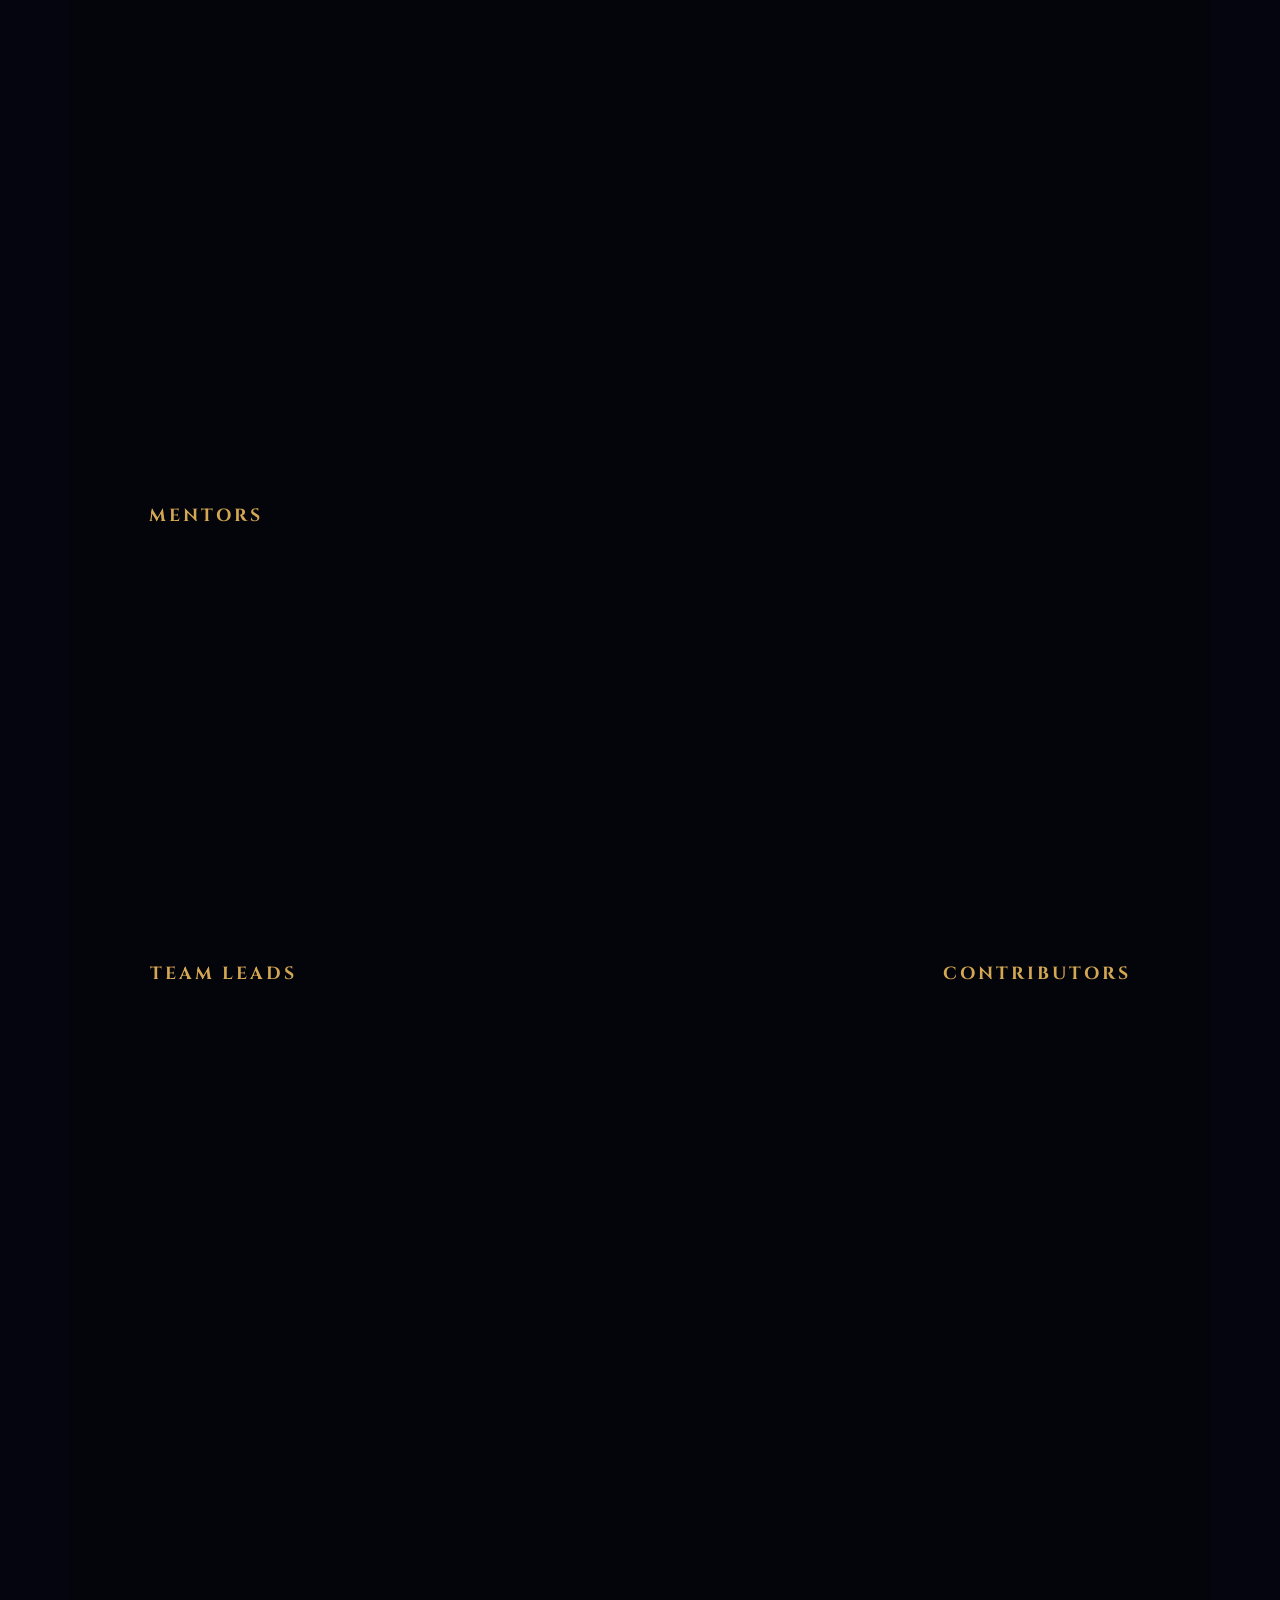
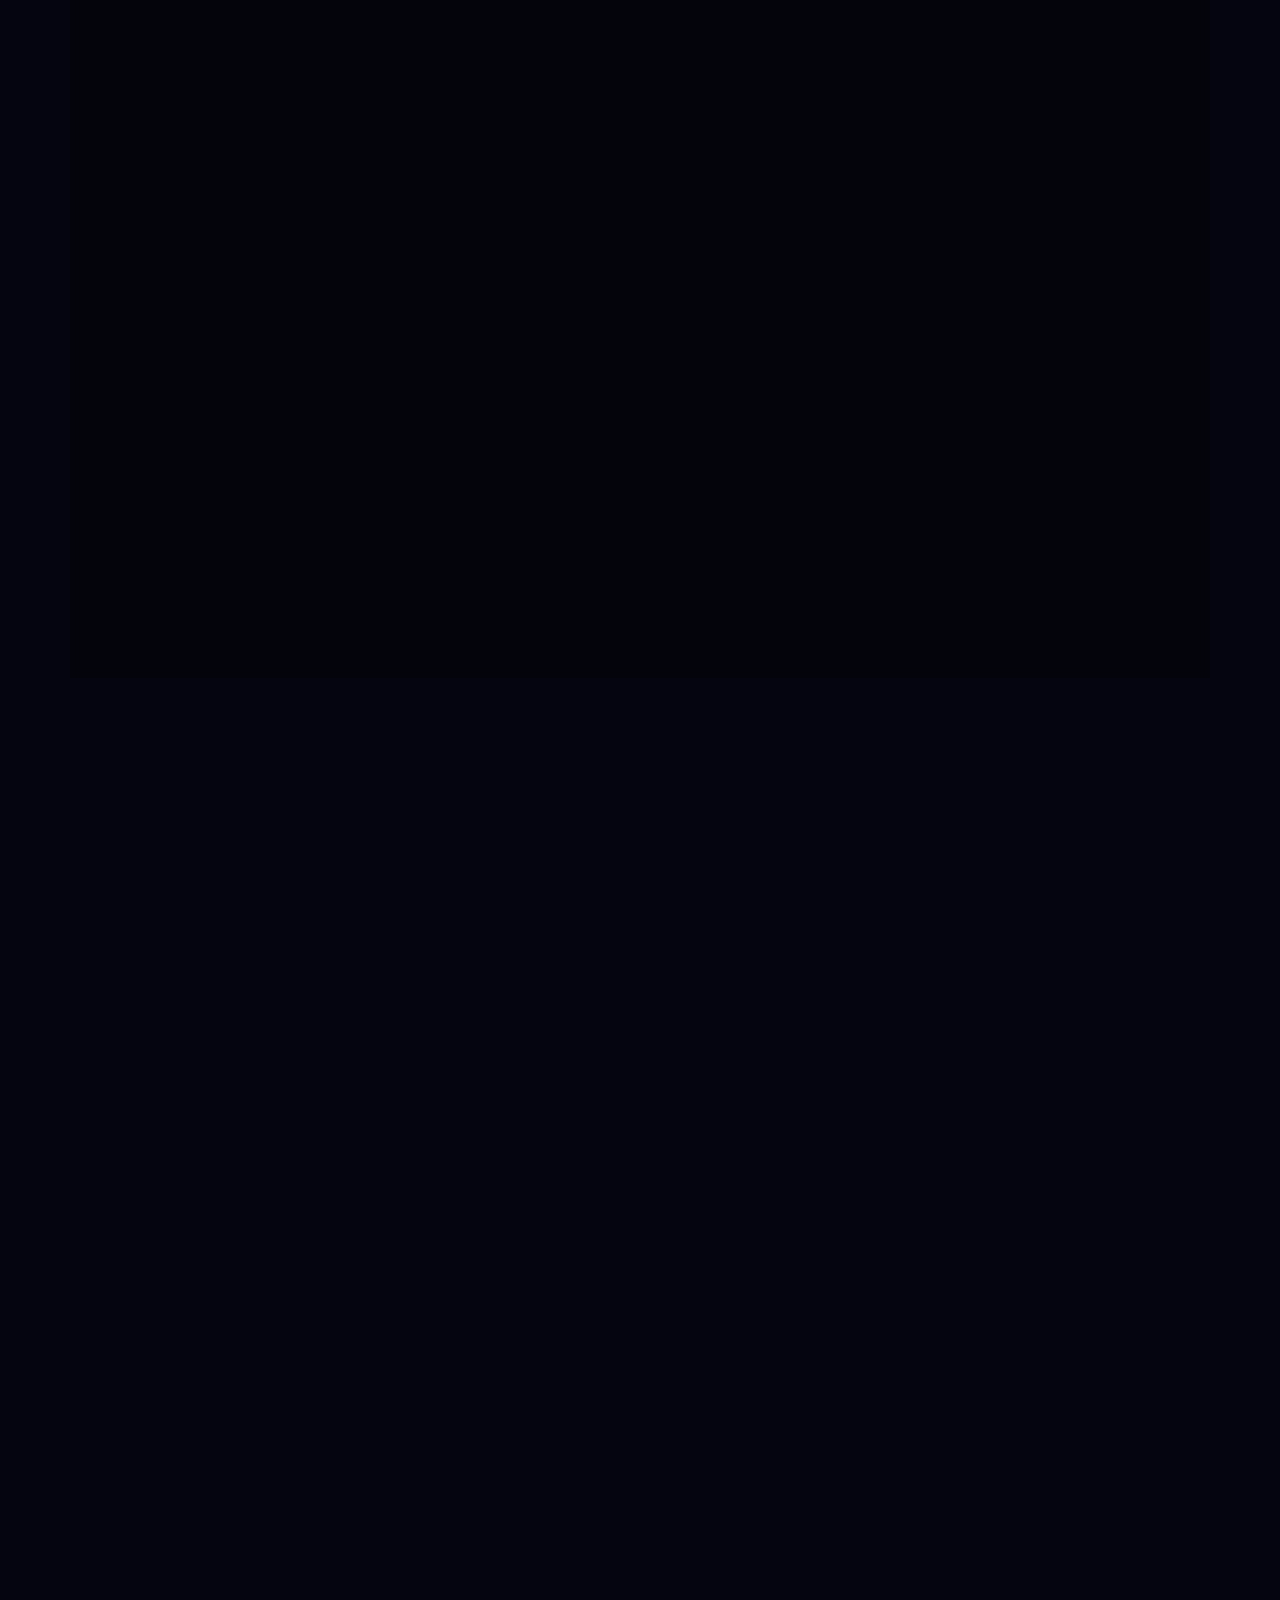
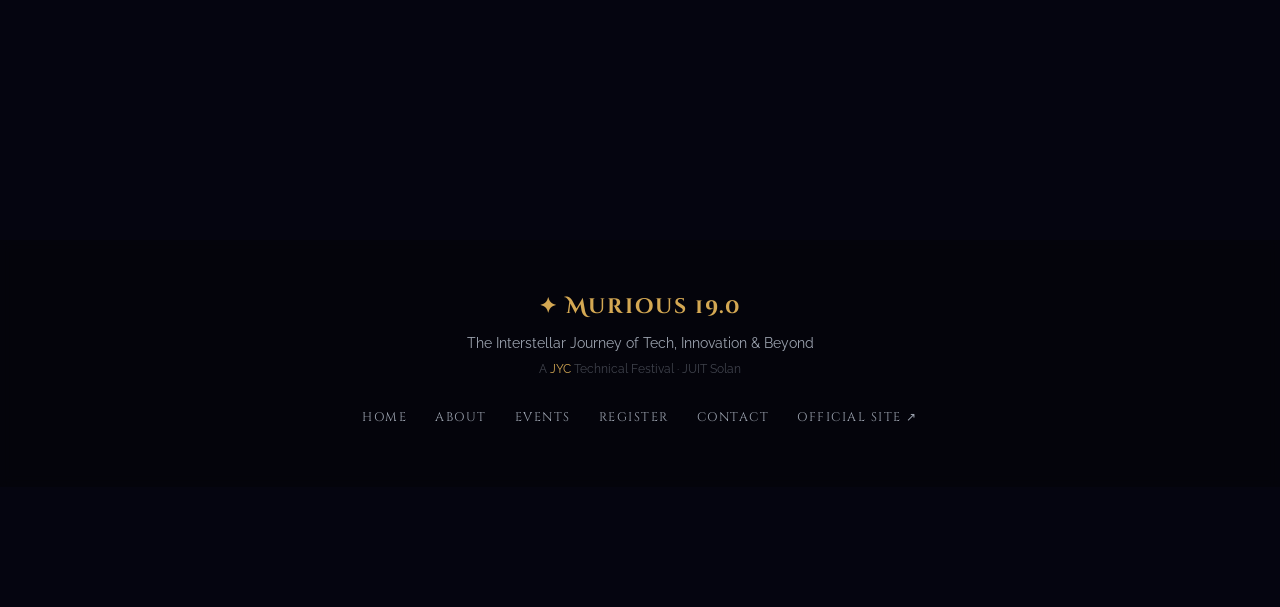
==== commit 81e58317: "Merge branch 'main' of https://github.com/Ishant-Thakur/murious-2026 into Ishant-Thakur-main" ====
--- a/index.html
+++ b/index.html
@@ -1,40 +1,41 @@
-<!DOCTYPE html>
+﻿<!DOCTYPE html>
 <html lang="en">
 
 <head>
   <meta charset="UTF-8">
   <meta name="viewport" content="width=device-width, initial-scale=1.0">
-  <title>Murious 19.0 — Explore the Tech Universe | JUIT</title>
+  <title>Murious 20.0 — Explore the Tech Universe | JUIT</title>
   <meta name="description"
-    content="Murious 19.0 by JYC — The three-day tech fest panorama at JUIT. HackVortex, Blind Coding, Innovation Derby, and more. Register now!">
+    content="Murious 20.0 by JYC — The three-day tech fest panorama at JUIT. HackVortex, Blind Coding, Innovation Derby, and more. Register now!">
   <link rel="preconnect" href="https://fonts.googleapis.com">
   <link rel="preconnect" href="https://fonts.gstatic.com" crossorigin>
   <link
     href="https://fonts.googleapis.com/css2?family=Cinzel+Decorative:wght@400;700;900&family=Cinzel:wght@400;600;700&family=Raleway:wght@300;400;500;600;700&display=swap"
     rel="stylesheet">
-  <link rel="stylesheet" href="styles.css">
+<link rel="stylesheet" href="css/styles.css">
+<link rel="stylesheet" href="https://cdnjs.cloudflare.com/ajax/libs/font-awesome/6.5.0/css/all.min.css">
 </head>
 
 <body>
 
 
-  <!-- ═══ LOADER ═══ -->
+  <!-- â•â•â• LOADER â•â•â• -->
   <div id="pageLoader" class="page-loader">
-    <img src="loader.gif" alt="Loading..." class="loader-gif">
+    <img src="assets/images/loader.gif" alt="Loading..." class="loader-gif">
   </div>
 
 
-  <!-- ═══ MAGIC WAND CURSOR ═══ -->
+  <!-- â•â•â• MAGIC WAND CURSOR â•â•â• -->
   <div id="wandCursor" class="wand-cursor">
-    <img src="static_cursor.png" class="wand-static" alt="">
-    <img src="clicked_cursor.png" class="wand-clicked" alt="">
+    <img src="assets/images/static_cursor.png" class="wand-static" alt="">
+    <img src="assets/images/clicked_cursor.png" class="wand-clicked" alt="">
   </div>
   <div id="wandShadow" class="wand-shadow"></div>
   <div id="sparkleContainer" class="sparkle-container"></div>
   <canvas id="wandTrail" class="wand-trail"></canvas>
 
 
-  <!-- ═══ NAVBAR ═══ -->
+  <!-- â•â•â• NAVBAR â•â•â• -->
   <nav id="navbar">
     <div class="nav-container">
       <a href="#home" class="nav-logo">✦ Murious</a>
@@ -46,22 +47,23 @@
         <li><a href="#about" class="nav-link">About</a></li>
         <li><a href="#events" class="nav-link">Events</a></li>
         <li><a href="#schedule" class="nav-link">Schedule</a></li>
-        <li><a href="#register" class="nav-link">Register</a></li>
+        <li><a href="https://forms.gle/axCYgx6kRqmrD6RG7" class="nav-link">Register</a></li>
         <li><a href="#sponsors" class="nav-link">Sponsors</a></li>
+        <li><a href="#team" class="nav-link">Team</a></li>
         <li><a href="#contact" class="nav-link">Contact</a></li>
       </ul>
     </div>
   </nav>
 
-  <!-- ═══ SCROLLABLE CONTENT ═══ -->
+  <!-- â•â•â• SCROLLABLE CONTENT â•â•â• -->
   <main class="content-layer">
 
 
-  <!-- HOME / HERO -->
+    <!-- HOME / HERO -->
     <section id="home" class="section hero-section">
       <div class="hero-content">
         <p class="hero-pre">✦ Explore the Tech Universe ✦</p>
-        <h1 class="hero-title">MURIOUS<span class="hero-year">19.0</span></h1>
+        <h1 class="hero-title">MURIOUS<span class="hero-year">20.0</span></h1>
         <p class="hero-tagline">The Interstellar Journey of Tech, Innovation &amp; Beyond 🌌</p>
         <div class="hero-cta-group">
           <a href="https://forms.gle/axCYgx6kRqmrD6RG7" target="_blank" class="btn btn-primary">Register Now</a>
@@ -72,11 +74,11 @@
           <div class="scroll-arrow"></div>
         </div>
       </div>
-      <img src="castle.png" class="hero-castle" alt="Murious Castle">
-      <img src="ltree.png" class="hero-tree hero-tree-left" alt="">
-      <img src="rtree.png" class="hero-tree hero-tree-right" alt="">
-      <img src="lclifs.png" class="hero-clif hero-clif-left" alt="">
-      <img src="rclifs.png" class="hero-clif hero-clif-right" alt="">
+      <img src="assets/images/castle.png" class="hero-castle" alt="Murious Castle">
+      <img src="assets/images/ltree.png" class="hero-tree hero-tree-left" alt="">
+      <img src="assets/images/rtree.png" class="hero-tree hero-tree-right" alt="">
+      <img src="assets/images/lclifs.png" class="hero-clif hero-clif-left" alt="">
+      <img src="assets/images/rclifs.png" class="hero-clif hero-clif-right" alt="">
     </section>
 
 
@@ -85,7 +87,7 @@
       <div class="section-container">
         <div class="section-header reveal">
           <span class="section-tag">✦ Discover</span>
-          <h2 class="section-title">About Murious 19.0</h2>
+          <h2 class="section-title">About Murious 20.0</h2>
           <div class="title-ornament"></div>
         </div>
         <div class="about-grid">
@@ -115,21 +117,6 @@
           <div class="title-ornament"></div>
         </div>
 
-        
-        <!-- HACKVORTEX FEATURED -->
-        <div class="featured-event glass-card reveal">
-          <div class="featured-event-content">
-            <span class="event-type featured-type">⚡ Flagship Event</span>
-            <h3>HackVortex</h3>
-            <p>The most awaited event of Murious — an <strong>18-hour hackathon</strong> where JUITians come together in
-              teams of <strong>2–4 members</strong> to create solutions for real-life problems. Push your limits,
-              innovate, and bring your ideas to life with mentorship, brainstorming sessions, and exciting problem
-              statements.</p>
-            <p class="featured-sub">Let's sit, play, eat, chill, and work to create the best we can!</p>
-            <a href="https://drive.google.com/file/d/1WscJIWWycX5eQzXC22tiITf636T7GMsm/view?usp=sharing" target="_blank"
-              class="btn btn-outline" style="margin-top:16px;">Problem Statements</a>
-          </div>
-        </div>
 
 
         <!-- EVENT GRIDS -->
@@ -203,31 +190,6 @@
             <p>Dive into the world of innovation with QuizE — a thrilling quiz event exploring Space, AI, and Tech.</p>
           </div>
         </div>
-
-
-        <!-- Faculty Events -->
-        <div class="section-header reveal" style="margin-top: 80px;">
-          <span class="section-tag">✦ Faculty Special</span>
-          <h2 class="section-title" style="font-size: clamp(1.5rem, 3vw, 2.2rem);">Faculty Events</h2>
-          <div class="title-ornament"></div>
-        </div>
-        <div class="events-grid events-grid-small">
-          <div class="event-card glass-card reveal">
-            <div class="event-icon">✈️</div>
-            <h3>Soaring Skies</h3>
-            <span class="event-type">Fun Activity</span>
-            <p>This exhilarating event invites participants to unleash their inner aviators as they compete in the
-              ultimate paper airplane challenge.</p>
-          </div>
-          <div class="event-card glass-card reveal">
-            <div class="event-icon">🎱</div>
-            <h3>Tambola</h3>
-            <span class="event-type">Fun Activity</span>
-            <p>Where luck meets excitement in a game of chance and anticipation! Join friends for an evening of fun and
-              thrills in this beloved game.</p>
-          </div>
-        </div>
-      </div>
     </section>
 
 
@@ -239,174 +201,185 @@
           <h2 class="section-title">The Grand Schedule</h2>
           <div class="title-ornament"></div>
         </div>
-        <div class="schedule-tabs reveal">
-          <button class="schedule-tab active" data-day="1">Day 1 — Ignition</button>
-          <button class="schedule-tab" data-day="2">Day 2 — The Storm</button>
-          <button class="schedule-tab" data-day="3">Day 3 — The Finale</button>
-        </div>
-        <div class="timeline" id="timeline">
-          <div class="timeline-line"></div>
-          <div class="timeline-item reveal" data-day="1">
-            <div class="timeline-dot"></div>
-            <div class="timeline-content glass-card">
-              <span class="timeline-time">09:00 AM</span>
-              <h3>Opening Ceremony</h3>
-              <p>The grand gates open. Welcome address &amp; inauguration of Murious 19.0.</p>
-            </div>
-          </div>
-          <div class="timeline-item reveal" data-day="1">
-            <div class="timeline-dot"></div>
-            <div class="timeline-content glass-card">
-              <span class="timeline-time">10:00 AM</span>
-              <h3>HackVortex — Kickoff</h3>
-              <p>The 18-hour hackathon begins. Problem statements revealed. Teams start building.</p>
-            </div>
-          </div>
-          <div class="timeline-item reveal" data-day="1">
-            <div class="timeline-dot"></div>
-            <div class="timeline-content glass-card">
-              <span class="timeline-time">11:00 AM</span>
-              <h3>Click-O-Mania &amp; Logo Remix Design</h3>
-              <p>Photography challenge and logo design competition kick off simultaneously.</p>
-            </div>
-          </div>
-          <div class="timeline-item reveal" data-day="1">
-            <div class="timeline-dot"></div>
-            <div class="timeline-content glass-card">
-              <span class="timeline-time">02:00 PM</span>
-              <h3>Digital Scavenger Hunt</h3>
-              <p>Teams race across campus solving tech puzzles and scanning hidden QR codes.</p>
-            </div>
-          </div>
-          <div class="timeline-item reveal" data-day="1">
-            <div class="timeline-dot"></div>
-            <div class="timeline-content glass-card">
-              <span class="timeline-time">04:00 PM</span>
-              <h3>Code Cleanse</h3>
-              <p>The debugging challenge. Find the bugs, fix the code, beat the clock.</p>
-            </div>
-          </div>
-          <!-- Day 2 -->
-          <div class="timeline-item reveal" data-day="2" style="display:none;">
-            <div class="timeline-dot"></div>
-            <div class="timeline-content glass-card">
-              <span class="timeline-time">09:00 AM</span>
-              <h3>Innovation Derby</h3>
-              <p>Pitch your creative solutions to real-world challenges before the jury.</p>
-            </div>
-          </div>
-          <div class="timeline-item reveal" data-day="2" style="display:none;">
-            <div class="timeline-dot"></div>
-            <div class="timeline-content glass-card">
-              <span class="timeline-time">11:00 AM</span>
-              <h3>Blind Coding</h3>
-              <p>Write code without seeing the screen. Pure instinct, pure skill.</p>
-            </div>
-          </div>
-          <div class="timeline-item reveal" data-day="2" style="display:none;">
-            <div class="timeline-dot"></div>
-            <div class="timeline-content glass-card">
-              <span class="timeline-time">02:00 PM</span>
-              <h3>Reel Rumble &amp; Make It Print</h3>
-              <p>Content creation and merch design challenges run in parallel.</p>
-            </div>
-          </div>
-          <div class="timeline-item reveal" data-day="2" style="display:none;">
-            <div class="timeline-dot"></div>
-            <div class="timeline-content glass-card">
-              <span class="timeline-time">04:00 PM</span>
-              <h3>HackVortex — Final Stretch</h3>
-              <p>18 hours up. Final submissions and project demos begin.</p>
-            </div>
-          </div>
-          <!-- Day 3 -->
-          <div class="timeline-item reveal" data-day="3" style="display:none;">
-            <div class="timeline-dot"></div>
-            <div class="timeline-content glass-card">
-              <span class="timeline-time">09:00 AM</span>
-              <h3>Guess The Game &amp; QuizE</h3>
-              <p>Gaming quiz and the space/AI/tech trivia showdown.</p>
-            </div>
-          </div>
-          <div class="timeline-item reveal" data-day="3" style="display:none;">
-            <div class="timeline-dot"></div>
-            <div class="timeline-content glass-card">
-              <span class="timeline-time">11:00 AM</span>
-              <h3>Faculty Events — Soaring Skies &amp; Tambola</h3>
-              <p>Paper airplane challenge and the beloved game of luck and anticipation.</p>
-            </div>
-          </div>
-          <div class="timeline-item reveal" data-day="3" style="display:none;">
-            <div class="timeline-dot"></div>
-            <div class="timeline-content glass-card">
-              <span class="timeline-time">03:00 PM</span>
-              <h3>Prize Ceremony</h3>
-              <p>Awards, recognition &amp; prizes bestowed upon the victors of Murious 19.0.</p>
-            </div>
-          </div>
-          <div class="timeline-item reveal" data-day="3" style="display:none;">
-            <div class="timeline-dot"></div>
-            <div class="timeline-content glass-card">
-              <span class="timeline-time">05:00 PM</span>
-              <h3>Grand Closing</h3>
-              <p>Farewell, networking &amp; celebration. Until Murious 20.0, explorers! 🚀</p>
-            </div>
-          </div>
-        </div>
-      </div>
-    </section>
-
-
-    <!-- REGISTER -->
-    <section id="register" class="section">
-      <div class="section-container">
-        <div class="section-header reveal">
-          <span class="section-tag">✦ Join the Mission</span>
-          <h2 class="section-title">Register Now</h2>
-          <div class="title-ornament"></div>
-        </div>
-        <div class="register-wrapper">
-
-          <form class="register-form glass-card reveal" id="registerForm">
-            <div class="form-group">
-              <label for="regName">Full Name</label>
-              <input type="text" id="regName" placeholder="Your full name" required>
-            </div>
-            <div class="form-group">
-              <label for="regEmail">Email</label>
-              <input type="email" id="regEmail" placeholder="you@juitsolan.in" required>
-            </div>
-            <div class="form-group">
-              <label for="regPhone">Phone</label>
-              <input type="tel" id="regPhone" placeholder="+91 98765 43210" required>
-            </div>
-            <div class="form-group">
-              <label for="regCollege">College / Organization</label>
-              <input type="text" id="regCollege" placeholder="JUIT Solan" required>
-            </div>
-            <div class="form-group">
-              <label for="regEvent">Preferred Event</label>
-              <select id="regEvent" required>
-                <option value="" disabled selected>Choose your mission...</option>
-                <option>HackVortex (Hackathon)</option>
-                <option>Click-O-Mania (Photography)</option>
-                <option>Logo Remix Design</option>
-                <option>Digital Scavenger Hunt</option>
-                <option>Code Cleanse (Debugging)</option>
-                <option>Innovation Derby (Ideathon)</option>
-                <option>Reel Rumble (Content Creation)</option>
-                <option>Guess The Game</option>
-                <option>Blind Coding</option>
-                <option>Make It Print (Design)</option>
-                <option>QuizE (Tech Quiz)</option>
-                <option>All Events</option>
-              </select>
-            </div>
-            <button type="submit" class="btn btn-primary btn-full" id="registerBtn">
-              <span class="btn-text">Submit Registration</span>
-              <span class="btn-magic">✦ Registered! ✦</span>
-            </button>
-          </form>
+
+        <div class="marauder-map reveal" id="marauderMap">
+          <!-- Corner Ornaments -->
+          <div class="map-corner map-corner--tl"></div>
+          <div class="map-corner map-corner--tr"></div>
+          <div class="map-corner map-corner--bl"></div>
+          <div class="map-corner map-corner--br"></div>
+
+          <!-- Compass Rose -->
+          <div class="map-compass"></div>
+
+          <!-- Ink Splatters -->
+          <div class="map-splatter"></div>
+          <div class="map-splatter"></div>
+          <div class="map-splatter"></div>
+
+          <!-- Central Shield Title -->
+          <div class="map-shield">
+            <div class="map-shield-inner">
+              <span class="map-shield-pre">A Murious</span>
+              <h3 class="map-shield-title">Marauder's<br>Schedule</h3>
+              <p class="map-oath">"I solemnly swear that I am up to no good"</p>
+            </div>
+          </div>
+
+          <!-- Day Tabs -->
+          <div class="schedule-tabs">
+            <button class="schedule-tab active" data-day="1">Day 1 â€” Ignition</button>
+            <button class="schedule-tab" data-day="2">Day 2 â€” The Storm</button>
+            <button class="schedule-tab" data-day="3">Day 3 â€” The Finale</button>
+          </div>
+
+          <!-- SVG Dotted Paths Connecting Locations -->
+          <svg class="map-paths" viewBox="0 0 1000 700" preserveAspectRatio="none" fill="none">
+            <!-- Path connecting event locations in a winding route -->
+            <path class="map-route" d="M180 80 C250 80, 300 120, 350 160 S500 200, 600 140 S750 80, 820 120" />
+            <path class="map-route" d="M820 120 C780 180, 700 220, 620 280 S400 340, 300 300 S180 260, 150 320" />
+            <path class="map-route" d="M150 320 C200 380, 300 420, 400 460 S600 520, 700 480 S850 440, 870 500" />
+            <path class="map-route" d="M870 500 C830 560, 720 600, 600 620 S350 640, 250 600 S130 560, 120 580" />
+            <!-- Animated footsteps along paths -->
+            <circle class="map-walker" r="4" fill="#5a3a1a">
+              <animateMotion dur="8s" repeatCount="indefinite"
+                path="M180 80 C250 80, 300 120, 350 160 S500 200, 600 140 S750 80, 820 120 C780 180, 700 220, 620 280 S400 340, 300 300 S180 260, 150 320 C200 380, 300 420, 400 460 S600 520, 700 480 S850 440, 870 500" />
+            </circle>
+            <circle class="map-walker" r="3" fill="#8b6914" opacity="0.5">
+              <animateMotion dur="8s" repeatCount="indefinite" begin="-0.3s"
+                path="M180 80 C250 80, 300 120, 350 160 S500 200, 600 140 S750 80, 820 120 C780 180, 700 220, 620 280 S400 340, 300 300 S180 260, 150 320 C200 380, 300 420, 400 460 S600 520, 700 480 S850 440, 870 500" />
+            </circle>
+          </svg>
+
+          <!-- â•â•â• MAP LOCATIONS GRID â•â•â• -->
+          <div class="map-locations" id="mapLocations">
+
+            <!-- â”€â”€ DAY 1 â”€â”€ -->
+            <div class="map-loc map-loc--1" data-day="1">
+              <div class="map-marker">01</div>
+              <div class="map-card">
+                <span class="map-card-time">09:00 AM</span>
+                <h4>Opening Ceremony</h4>
+                <p>The grand gates open. Welcome address &amp; inauguration of Murious 20.0.</p>
+              </div>
+            </div>
+
+            <div class="map-loc map-loc--2" data-day="1">
+              <div class="map-marker">02</div>
+              <div class="map-card">
+                <span class="map-card-time">10:00 AM</span>
+                <h4>HackVortex â€” Kickoff</h4>
+                <p>The 18-hour hackathon begins. Problem statements revealed.</p>
+              </div>
+            </div>
+
+            <div class="map-loc map-loc--3" data-day="1">
+              <div class="map-marker">03</div>
+              <div class="map-card">
+                <span class="map-card-time">11:00 AM</span>
+                <h4>Click-O-Mania &amp; Logo Remix</h4>
+                <p>Photography and logo design competitions kick off.</p>
+              </div>
+            </div>
+
+            <div class="map-loc map-loc--4" data-day="1">
+              <div class="map-marker">04</div>
+              <div class="map-card">
+                <span class="map-card-time">02:00 PM</span>
+                <h4>Digital Scavenger Hunt</h4>
+                <p>Teams race across campus solving tech puzzles.</p>
+              </div>
+            </div>
+
+            <div class="map-loc map-loc--5" data-day="1">
+              <div class="map-marker">05</div>
+              <div class="map-card">
+                <span class="map-card-time">04:00 PM</span>
+                <h4>Code Cleanse</h4>
+                <p>Find the bugs, fix the code, beat the clock.</p>
+              </div>
+            </div>
+
+            <!-- â”€â”€ DAY 2 â”€â”€ -->
+            <div class="map-loc map-loc--1" data-day="2" style="display:none;">
+              <div class="map-marker">01</div>
+              <div class="map-card">
+                <span class="map-card-time">09:00 AM</span>
+                <h4>Innovation Derby</h4>
+                <p>Pitch your creative solutions to real-world challenges.</p>
+              </div>
+            </div>
+
+            <div class="map-loc map-loc--2" data-day="2" style="display:none;">
+              <div class="map-marker">02</div>
+              <div class="map-card">
+                <span class="map-card-time">11:00 AM</span>
+                <h4>Blind Coding</h4>
+                <p>Write code without seeing the screen. Pure instinct.</p>
+              </div>
+            </div>
+
+            <div class="map-loc map-loc--3" data-day="2" style="display:none;">
+              <div class="map-marker">03</div>
+              <div class="map-card">
+                <span class="map-card-time">02:00 PM</span>
+                <h4>Reel Rumble &amp; Make It Print</h4>
+                <p>Content creation and merch design run in parallel.</p>
+              </div>
+            </div>
+
+            <div class="map-loc map-loc--4" data-day="2" style="display:none;">
+              <div class="map-marker">04</div>
+              <div class="map-card">
+                <span class="map-card-time">04:00 PM</span>
+                <h4>HackVortex â€” Final Stretch</h4>
+                <p>18 hours up. Final submissions and demos begin.</p>
+              </div>
+            </div>
+
+            <!-- â”€â”€ DAY 3 â”€â”€ -->
+            <div class="map-loc map-loc--1" data-day="3" style="display:none;">
+              <div class="map-marker">01</div>
+              <div class="map-card">
+                <span class="map-card-time">09:00 AM</span>
+                <h4>Guess The Game &amp; QuizE</h4>
+                <p>Gaming quiz and the space/AI/tech trivia showdown.</p>
+              </div>
+            </div>
+
+            <div class="map-loc map-loc--2" data-day="3" style="display:none;">
+              <div class="map-marker">02</div>
+              <div class="map-card">
+                <span class="map-card-time">11:00 AM</span>
+                <h4>Soaring Skies &amp; Tambola</h4>
+                <p>Paper airplane challenge and the game of luck.</p>
+              </div>
+            </div>
+
+            <div class="map-loc map-loc--3" data-day="3" style="display:none;">
+              <div class="map-marker">03</div>
+              <div class="map-card">
+                <span class="map-card-time">03:00 PM</span>
+                <h4>Prize Ceremony</h4>
+                <p>Awards &amp; prizes bestowed upon the victors.</p>
+              </div>
+            </div>
+
+            <div class="map-loc map-loc--4" data-day="3" style="display:none;">
+              <div class="map-marker">04</div>
+              <div class="map-card">
+                <span class="map-card-time">05:00 PM</span>
+                <h4>Grand Closing</h4>
+                <p>Farewell &amp; celebration. Until Murious 20.0! ðŸš€</p>
+              </div>
+            </div>
+          </div>
+
+          <!-- Map Footer -->
+          <div class="map-footer">
+            <div class="map-footer-line"></div>
+            <p class="map-managed">Mischief Managed</p>
+          </div>
         </div>
       </div>
     </section>
@@ -423,8 +396,8 @@
         <div class="sponsors-tier reveal">
           <h3 class="tier-title">🌟 Event Sponsors</h3>
           <div class="sponsors-carousel">
-    <div class="sponsors-track">
-            <!-- <div class="sponsor-card glass-card">
+            <div class="sponsors-track">
+              <!-- <div class="sponsor-card glass-card">
               <div class="sponsor-glow"></div>
               <img src="https://murious.jyc.co.in/assets/lazizpizza-CYQ73uPV.jpeg" alt="Laziz Pizza"
                 class="sponsor-img">
@@ -445,173 +418,177 @@
               <img src="https://murious.jyc.co.in/assets/cafesserie-BHt08vgE.jpeg" alt="Cafesserie" class="sponsor-img">
               <span>Cafesserie</span>    -->
               <div class="sponsor-card glass-card">
-    <div class="sponsor-glow "></div>
-    <img src="redbull-logo.svg" alt="Red Bull">
-    <span>Red Bull</span>
-</div>
-
-<div class="sponsor-card glass-card">
-    <div class="sponsor-glow "></div>
-    <img src="5ae22ce233b73fa43b1a892e.png" alt="NESCAFE">
-    <span>Nescafe</span>
-</div>
-<!-- <div class="sponsor-card glass-card"></div> -->
- <div class="sponsor-card glass-card">
-    <div class="sponsor-glow "></div>
-    <img src="139-1393337_hallmark-logo-png.png" alt="Government of himachal pradesh">
-    <span>Himachal Pradesh government</span>
-</div>
-<div class="sponsor-card glass-card">
-    <div class="sponsor-glow "></div>
-    <img src="b0feaa3f35f85de83f6b1d868ed010f9.w1200.h1200.png" alt="">
-    <span>Functional Superjuice</span>
-</div>
-<div class="sponsor-card glass-card">
-    <div class="sponsor-glow "></div>
-    <img src="Bonn_Group_of_Industries.svg.png" alt="bonn">
-    <span>Bonn</span>
-</div>
-<div class="sponsor-card glass-card">
-    <div class="sponsor-glow "></div>
-    <img src="channels4_profile.jpg.jpeg" alt="">
-    <span>Infigon</span>
-</div>
-<div class="sponsor-card glass-card">
-    <div class="sponsor-glow "></div>
-    <img src="EasyShiksha-Logo.png" alt="">
-    <span>Easy Shiksha</span>
-</div>
-<div class="sponsor-card glass-card">
-    <div class="sponsor-glow "></div>
-    <img src="file_00000000e5e071fd8662883918afebd5.png" alt="">
-    <span>The Souled Store</span>
-</div>
-<div class="sponsor-card glass-card">
-    <div class="sponsor-glow "></div>
-    <img src="garuda_logo-480x480.png" alt="">
-    <span>Garuda</span>
-</div>
-<div class="sponsor-card glass-card">
-    <div class="sponsor-glow "></div>
-    <img src="y7z0rj11ztjeszacvnq2nyxif7jr.png" alt="taskde">
-    <span>Taskade</span>
-</div>
-<div class="sponsor-card glass-card">
-    <div class="sponsor-glow "></div>
-    <img src="Reliance_Jio_Logo_(October_2015).svg.png" alt="jio">
-    <span>Jio</span>
-</div>
-<div class="sponsor-card glass-card">
-    <div class="sponsor-glow "></div>
-    <img src="NicePng_blocks-png_1174727.png" alt="coding blocks">
-    <span>Coding blocks</span>
-</div>
-<div class="sponsor-card glass-card">
-    <div class="sponsor-glow "></div>
-    <img src="logo.svg" alt="minchys">
-    <span>Minchy's</span>
-</div>
-<div class="sponsor-card glass-card">
-    <div class="sponsor-glow "></div>
-    <img src="GeeksForGeeks_logo.png" alt="geeks for geeks">
-    <span>Geeks for Geeks</span>
-</div>
-<div class="sponsor-card glass-card">
-    <div class="sponsor-glow "></div>
-    <img src="Hyundai2.png" alt="hyundai">
-    <span>Hyundai</span>
-</div>
-<div class="sponsor-card glass-card">
-    <div class="sponsor-glow "></div>
-    <img src="cafesserie-logo-A1aB8q2pyxUE1PzZ.jpeg" alt="caffesrie">
-    <span>Cafesserie</span>
-</div>
-           <div class="sponsor-card glass-card">
-    <div class="sponsor-glow "></div>
-    <img src="redbull-logo.svg" alt="Red Bull">
-    <span>Red Bull</span>
-</div>
-
-<div class="sponsor-card glass-card">
-    <div class="sponsor-glow "></div>
-    <img src="5ae22ce233b73fa43b1a892e.png" alt="NESCAFE">
-    <span>Nescafe</span>
-</div>
-<!-- <div class="sponsor-card glass-card"></div> -->
- <div class="sponsor-card glass-card">
-    <div class="sponsor-glow "></div>
-    <img src="139-1393337_hallmark-logo-png.png" alt="Government of himachal pradesh">
-    <span>Himachal Pradesh government</span>
-</div>
-<div class="sponsor-card glass-card">
-    <div class="sponsor-glow "></div>
-    <img src="b0feaa3f35f85de83f6b1d868ed010f9.w1200.h1200.png" alt="">
-    <span>Functional Superjuice</span>
-</div>
-<div class="sponsor-card glass-card">
-    <div class="sponsor-glow "></div>
-    <img src="Bonn_Group_of_Industries.svg.png" alt="bonn">
-    <span>Bonn</span>
-</div>
-<div class="sponsor-card glass-card">
-    <div class="sponsor-glow "></div>
-    <img src="channels4_profile.jpg.jpeg" alt="">
-    <span>Infigon</span>
-</div>
-<div class="sponsor-card glass-card">
-    <div class="sponsor-glow "></div>
-    <img src="EasyShiksha-Logo.png" alt="">
-    <span>Easy Shiksha</span>
-</div>
-<div class="sponsor-card glass-card">
-    <div class="sponsor-glow "></div>
-    <img src="file_00000000e5e071fd8662883918afebd5.png" alt="">
-    <span>The Souled Store</span>
-</div>
-<div class="sponsor-card glass-card">
-    <div class="sponsor-glow "></div>
-    <img src="garuda_logo-480x480.png" alt="">
-    <span>Garuda</span>
-</div>
-<div class="sponsor-card glass-card">
-    <div class="sponsor-glow "></div>
-    <img src="y7z0rj11ztjeszacvnq2nyxif7jr.png" alt="taskde">
-    <span>Taskade</span>
-</div>
-<div class="sponsor-card glass-card">
-    <div class="sponsor-glow "></div>
-    <img src="Reliance_Jio_Logo_(October_2015).svg.png" alt="jio">
-    <span>Jio</span>
-</div>
-<div class="sponsor-card glass-card">
-    <div class="sponsor-glow "></div>
-    <img src="NicePng_blocks-png_1174727.png" alt="coding blocks">
-    <span>Coding blocks</span>
-</div>
-<div class="sponsor-card glass-card">
-    <div class="sponsor-glow "></div>
-    <img src="logo.svg" alt="minchys">
-    <span>Minchy's</span>
-</div>
-<div class="sponsor-card glass-card">
-    <div class="sponsor-glow "></div>
-    <img src="GeeksForGeeks_logo.png" alt="geeks for geeks">
-    <span>Geeks for Geeks</span>
-</div>
-<div class="sponsor-card glass-card">
-    <div class="sponsor-glow "></div>
-    <img src="Hyundai2.png" alt="hyundai">
-    <span>Hyundai</span>
-</div>
-<div class="sponsor-card glass-card">
-    <div class="sponsor-glow "></div>
-    <img src="cafesserie-logo-A1aB8q2pyxUE1PzZ.jpeg" alt="caffesrie">
-    <span>Cafesserie</span>
-</div>
-    </div>
-</div>
+                <div class="sponsor-glow "></div>
+                <img src="assets/images/redbull-logo.svg" alt="Red Bull">
+                <span>Red Bull</span>
+              </div>
+
+              <div class="sponsor-card glass-card">
+                <div class="sponsor-glow "></div>
+                <img src="assets/images/5ae22ce233b73fa43b1a892e.png" alt="NESCAFE">
+                <span>Nescafe</span>
+              </div>
+              <!-- <div class="sponsor-card glass-card"></div> -->
+              <div class="sponsor-card glass-card">
+                <div class="sponsor-glow "></div>
+                <img src="assets/images/139-1393337_hallmark-logo-png.png" alt="Government of himachal pradesh">
+                <span>Himachal Pradesh government</span>
+              </div>
+              <div class="sponsor-card glass-card">
+                <div class="sponsor-glow "></div>
+                <img src="assets/images/b0feaa3f35f85de83f6b1d868ed010f9.w1200.h1200.png" alt="">
+                <span>Functional Superjuice</span>
+              </div>
+              <div class="sponsor-card glass-card">
+                <div class="sponsor-glow "></div>
+                <img src="assets/images/Bonn_Group_of_Industries.svg.png" alt="bonn">
+                <span>Bonn</span>
+              </div>
+              <div class="sponsor-card glass-card">
+                <div class="sponsor-glow "></div>
+                <img src="assets/images/channels4_profile.jpg.jpeg" alt="">
+                <span>Infigon</span>
+              </div>
+              <div class="sponsor-card glass-card">
+                <div class="sponsor-glow "></div>
+                <img src="assets/images/EasyShiksha-Logo.png" alt="">
+                <span>Easy Shiksha</span>
+              </div>
+              <div class="sponsor-card glass-card">
+                <div class="sponsor-glow "></div>
+                <img src="assets/images/file_00000000e5e071fd8662883918afebd5.png" alt="">
+                <span>The Souled Store</span>
+              </div>
+              <div class="sponsor-card glass-card">
+                <div class="sponsor-glow "></div>
+                <img src="assets/images/garuda_logo-480x480.png" alt="">
+                <span>Garuda</span>
+              </div>
+              <div class="sponsor-card glass-card">
+                <div class="sponsor-glow "></div>
+                <img src="assets/images/y7z0rj11ztjeszacvnq2nyxif7jr.png" alt="taskde">
+                <span>Taskade</span>
+              </div>
+              <div class="sponsor-card glass-card">
+                <div class="sponsor-glow "></div>
+                <img src="assets/images/Reliance_Jio_Logo_(October_2015).svg.png" alt="jio">
+                <span>Jio</span>
+              </div>
+              <div class="sponsor-card glass-card">
+                <div class="sponsor-glow "></div>
+                <img src="assets/images/NicePng_blocks-png_1174727.png" alt="coding blocks">
+                <span>Coding blocks</span>
+              </div>
+              <div class="sponsor-card glass-card">
+                <div class="sponsor-glow "></div>
+                <img src="assets/images/logo.svg" alt="minchys">
+                <span>Minchy's</span>
+              </div>
+              <div class="sponsor-card glass-card">
+                <div class="sponsor-glow "></div>
+                <img src="assets/images/GeeksForGeeks_logo.png" alt="geeks for geeks">
+                <span>Geeks for Geeks</span>
+              </div>
+              <div class="sponsor-card glass-card">
+                <div class="sponsor-glow "></div>
+                <img src="assets/images/Hyundai2.png" alt="hyundai">
+                <span>Hyundai</span>
+              </div>
+              <div class="sponsor-card glass-card">
+                <div class="sponsor-glow "></div>
+                <img src="assets/images/cafesserie-logo-A1aB8q2pyxUE1PzZ.jpeg" alt="caffesrie">
+                <span>Cafesserie</span>
+              </div>
+              <div class="sponsor-card glass-card">
+                <div class="sponsor-glow "></div>
+                <img src="assets/images/redbull-logo.svg" alt="Red Bull">
+                <span>Red Bull</span>
+              </div>
+
+              <div class="sponsor-card glass-card">
+                <div class="sponsor-glow "></div>
+                <img src="assets/images/5ae22ce233b73fa43b1a892e.png" alt="NESCAFE">
+                <span>Nescafe</span>
+              </div>
+              <!-- <div class="sponsor-card glass-card"></div> -->
+              <div class="sponsor-card glass-card">
+                <div class="sponsor-glow "></div>
+                <img src="assets/images/139-1393337_hallmark-logo-png.png" alt="Government of himachal pradesh">
+                <span>Himachal Pradesh government</span>
+              </div>
+              <div class="sponsor-card glass-card">
+                <div class="sponsor-glow "></div>
+                <img src="assets/images/b0feaa3f35f85de83f6b1d868ed010f9.w1200.h1200.png" alt="">
+                <span>Functional Superjuice</span>
+              </div>
+              <div class="sponsor-card glass-card">
+                <div class="sponsor-glow "></div>
+                <img src="assets/images/Bonn_Group_of_Industries.svg.png" alt="bonn">
+                <span>Bonn</span>
+              </div>
+              <div class="sponsor-card glass-card">
+                <div class="sponsor-glow "></div>
+                <img src="assets/images/channels4_profile.jpg.jpeg" alt="">
+                <span>Infigon</span>
+              </div>
+              <div class="sponsor-card glass-card">
+                <div class="sponsor-glow "></div>
+                <img src="assets/images/EasyShiksha-Logo.png" alt="">
+                <span>Easy Shiksha</span>
+              </div>
+              <div class="sponsor-card glass-card">
+                <div class="sponsor-glow "></div>
+                <img src="assets/images/file_00000000e5e071fd8662883918afebd5.png" alt="">
+                <span>The Souled Store</span>
+              </div>
+              <div class="sponsor-card glass-card">
+                <div class="sponsor-glow "></div>
+                <img src="assets/images/garuda_logo-480x480.png" alt="">
+                <span>Garuda</span>
+              </div>
+              <div class="sponsor-card glass-card">
+                <div class="sponsor-glow "></div>
+                <img src="assets/images/y7z0rj11ztjeszacvnq2nyxif7jr.png" alt="taskde">
+                <span>Taskade</span>
+              </div>
+              <div class="sponsor-card glass-card">
+                <div class="sponsor-glow "></div>
+                <img src="assets/images/Reliance_Jio_Logo_(October_2015).svg.png" alt="jio">
+                <span>Jio</span>
+              </div>
+              <div class="sponsor-card glass-card">
+                <div class="sponsor-glow "></div>
+                <img src="assets/images/NicePng_blocks-png_1174727.png" alt="coding blocks">
+                <span>Coding blocks</span>
+              </div>
+              <div class="sponsor-card glass-card">
+                <div class="sponsor-glow "></div>
+                <img src="assets/images/logo.svg" alt="minchys">
+                <span>Minchy's</span>
+              </div>
+              <div class="sponsor-card glass-card">
+                <div class="sponsor-glow "></div>
+                <img src="assets/images/GeeksForGeeks_logo.png" alt="geeks for geeks">
+                <span>Geeks for Geeks</span>
+              </div>
+              <div class="sponsor-card glass-card">
+                <div class="sponsor-glow "></div>
+                <img src="assets/images/Hyundai2.png" alt="hyundai">
+                <span>Hyundai</span>
+              </div>
+              <div class="sponsor-card glass-card">
+                <div class="sponsor-glow "></div>
+                <img src="assets/images/cafesserie-logo-A1aB8q2pyxUE1PzZ.jpeg" alt="caffesrie">
+                <span>Cafesserie</span>
+              </div>
+            </div>
+          </div>
     </section>
-
+    <section id="team" class="section">
+      <!-- TEAM -->
+      <section id="team" class="section">
+
+        <div class="section-container">
 
     <!-- CONTACT -->
     <section id="contact" class="section">
@@ -624,7 +601,7 @@
         <div class="contact-grid">
           <div class="contact-info reveal">
             <h3>Get In Touch</h3>
-            <p>Have questions about Murious 19.0? Reach out to our coordinators — they're ready to help.</p>
+            <p>Have questions about Murious 20.0? Reach out to our coordinators — they're ready to help.</p>
             <div class="contact-details">
               <div class="contact-item">
                 <div>
@@ -688,7 +665,7 @@
             </div>
             <div class="form-group">
               <label for="contactSubject">Subject</label>
-              <input type="text" id="contactSubject" placeholder="Regarding Murious 19.0" required>
+              <input type="text" id="contactSubject" placeholder="Regarding Murious 20.0" required>
             </div>
             <div class="form-group">
               <label for="contactMessage">Message</label>
@@ -705,19 +682,422 @@
     <footer class="footer">
       <div class="footer-content">
         <div class="footer-brand">
-          <span class="footer-logo">✦ Murious 19.0</span>
+          <span class="footer-logo">✦ Murious 20.0</span>
           <p>The Interstellar Journey of Tech, Innovation &amp; Beyond</p>
           <p style="font-size:0.75rem; color:rgba(156,163,175,0.4); margin-top:4px;">A <a href="https://jyc.co.in/"
               target="_blank" style="color:var(--gold);">JYC</a> Technical Festival · JUIT Solan</p>
         </div>
         <div class="footer-links">
           <a href="#home">Home</a><a href="#about">About</a><a href="#events">Events</a>
-          <a href="#register">Register</a><a href="#contact">Contact</a>
+          <a href="https://forms.gle/axCYgx6kRqmrD6RG7" target="_blank">Register</a><a href="#contact">Contact</a>
           <a href="https://jyc.co.in/" target="_blank">Official Site ↗</a>
-        </div>
-      </div>
-    </footer>
+          <div class="section-header reveal">
+            <span class="section-tag">✦ The Wizards</span>
+            <h2 class="section-title">Our Team</h2>
+            <div class="title-ornament"></div>
+          </div>
+
+
+          <!-- Faculty Incharge -->
+          <h3 class="team-category-title">Faculty Incharge</h3>
+
+          <div class="team-grid team-grid-1">
+
+            <div class="team-card glass-card reveal">
+              <img src="images/jakhar.png">
+
+              <div class="team-info">
+                <h4>Dr. Amit Kumar Jakhar</h4>
+                <span>Faculty Incharge</span>
+
+                <div class="team-socials">
+                  <a href="https://www.linkedin.com/in/lieutenant-dr-amit-kumar-jakhar-384bbb21?utm_source=share&utm_campaign=share_via&utm_content=profile&utm_medium=android_app"
+                    target="_blank"><i class="fab fa-linkedin"></i></a>
+                </div>
+
+              </div>
+            </div>
+
+          </div>
+
+
+
+          <!-- TMP Faculty -->
+          <h3 class="team-category-title">TMP Faculty</h3>
+
+          <div class="team-grid team-grid-4">
+
+            <div class="team-card glass-card reveal">
+              <img src="images/shruti.png">
+              <div class="team-info">
+                <h4>Prof. Dr. Shruti Jain</h4>
+                <span>Incharge Coordinator</span>
+
+                <div class="team-socials">
+                  <a href="https://www.linkedin.com/in/dr-shruti-jain-92705b130?utm_source=share&utm_campaign=share_via&utm_content=profile&utm_medium=android_app"
+                    target="_blank"><i class="fab fa-linkedin"></i></a>
+                </div>
+              </div>
+            </div>
+
+
+            <div class="team-card glass-card reveal">
+              <img src="images/tanmay.png">
+              <div class="team-info">
+                <h4>Dr. Tanmay Gupta</h4>
+                <span>Coordinator</span>
+
+                <div class="team-socials">
+                  <a href="#" target="_blank"><i class="fab fa-linkedin"></i></a>
+                </div>
+              </div>
+            </div>
+
+
+            <div class="team-card glass-card reveal">
+              <img src="images/alok.png">
+              <div class="team-info">
+                <h4>Dr. Alok Kumar</h4>
+                <span>Coordinator</span>
+
+                <div class="team-socials">
+                  <a href="#" target="_blank"><i class="fab fa-linkedin"></i></a>
+                </div>
+              </div>
+            </div>
+
+
+            <div class="team-card glass-card reveal">
+              <img src="images/aayush.png">
+              <div class="team-info">
+                <h4>Prof. Aayush Sharma</h4>
+                <span>Coordinator</span>
+
+                <div class="team-socials">
+                  <a href="https://www.linkedin.com/in/as47?utm_source=share&utm_campaign=share_via&utm_content=profile&utm_medium=android_app"
+                    target="_blank"><i class="fab fa-linkedin"></i></a>
+                </div>
+              </div>
+            </div>
+
+          </div>
+
+
+
+          <!-- Mentors -->
+          <h3 class="team-category-title">Mentors</h3>
+
+          <div class="team-grid team-grid-3">
+
+            <div class="team-card glass-card reveal">
+              <img src="images/shivansh.png">
+
+              <div class="team-info">
+                <h4>Shivansh Mahajant</h4>
+                <span>Mentor</span>
+
+                <div class="team-socials">
+                  <a href="https://www.linkedin.com/in/shivansh-mahajan?utm_source=share&utm_campaign=share_via&utm_content=profile&utm_medium=android_app"
+                    target="_blank"><i class="fab fa-linkedin"></i></a>
+                  <a href="https://www.instagram.com/shivansh2_55?utm_source=ig_web_button_share_sheet&igsh=ZDNlZDc0MzIxNw=="
+                    target="_blank"><i class="fab fa-instagram"></i></a>
+                </div>
+
+              </div>
+            </div>
+
+
+            <div class="team-card glass-card reveal">
+              <img src="images/bhuvi.png">
+
+              <div class="team-info">
+                <h4>Bhuvi Garg</h4>
+                <span>Mentor</span>
+
+                <div class="team-socials">
+                  <a href="https://www.linkedin.com/in/bhuvigarg07?utm_source=share&utm_campaign=share_via&utm_content=profile&utm_medium=android_app"
+                    target="_blank"><i class="fab fa-linkedin"></i></a>
+                  <a href="https://www.instagram.com/bhuvig_?utm_source=ig_web_button_share_sheet&igsh=ZDNlZDc0MzIxNw=="
+                    target="_blank"><i class="fab fa-instagram"></i></a>
+                </div>
+
+              </div>
+            </div>
+
+
+            <div class="team-card glass-card reveal">
+              <img src="images/aak.png">
+
+              <div class="team-info">
+                <h4>Aakash Thakur</h4>
+                <span>Mentor</span>
+
+                <div class="team-socials">
+                  <a href="https://www.linkedin.com/in/aakash-thakur-2993a1294?utm_source=share&utm_campaign=share_via&utm_content=profile&utm_medium=android_app"
+                    target="_blank"><i class="fab fa-linkedin"></i></a>
+                  <a href="https://www.instagram.com/aakashthakurrrr?utm_source=ig_web_button_share_sheet&igsh=ZDNlZDc0MzIxNw=="
+                    target="_blank"><i class="fab fa-instagram"></i></a>
+                </div>
+
+              </div>
+            </div>
+
+          </div>
+
+
+
+          <!-- Team Leads -->
+          <h3 class="team-category-title">Team Leads</h3>
+
+          <div class="team-grid team-grid-2">
+
+            <div class="team-card glass-card reveal">
+              <img src="images/lead1.png">
+
+              <div class="team-info">
+                <h4>Shoaib Malik</h4>
+                <span>Team Lead</span>
+
+                <div class="team-socials">
+                  <a href="https://www.linkedin.com/in/shoaib-malik-7583682ba/" target="_blank"><i
+                      class="fab fa-linkedin"></i></a>
+                  <a href="https://www.instagram.com/shoaibmal_.k/?utm_source=ig_web_button_share_sheet"
+                    target="_blank"><i class="fab fa-instagram"></i></a>
+                </div>
+
+              </div>
+            </div>
+
+
+            <div class="team-card glass-card reveal">
+              <img src="images/lead2.png">
+
+              <div class="team-info">
+                <h4>Jeetansh</h4>
+                <span>Team Lead</span>
+
+                <div class="team-socials">
+                  <a href="" target="_blank"><i class="fab fa-linkedin"></i></a>
+                  <a href="https://www.instagram.com/jeetxilot/?utm_source=ig_web_button_share_sheet" target="_blank"><i
+                      class="fab fa-instagram"></i></a>
+                </div>
+
+              </div>
+            </div>
+
+          </div>
+
+
+
+          <!-- Contributors -->
+          <h3 class="team-category-title">Contributors</h3>
+
+          <div class="team-grid team-grid-4">
+
+            <div class="team-card glass-card reveal">
+              <img src="images/c1.jpeg">
+              <div class="team-info">
+                <h4>Abhinav Jha</h4>
+                <span>Contributor</span>
+
+                <div class="team-socials">
+                  <a href="http://www.linkedin.com/in/abhinav-jha-a52386367" target="_blank"><i
+                      class="fab fa-linkedin"></i></a>
+                  <a href="https://www.instagram.com/xabhinavjha?igsh=Z21vOGhhMjVqZWs4" target="_blank"><i
+                      class="fab fa-instagram"></i></a>
+                </div>
+              </div>
+            </div>
+
+
+            <div class="team-card glass-card reveal">
+              <img src="images/c2.jpeg">
+              <div class="team-info">
+                <h4>Angel</h4><span>Contributor</span>
+                <div class="team-socials"><a
+                    href="https://www.linkedin.com/in/angel-baweja-97744a389?utm_source=share&utm_campaign=share_via&utm_content=profile&utm_medium=android_app"
+                    target="_blank"><i class="fab fa-linkedin"></i></a><a
+                    href="https://www.instagram.com/angelbaweja19?utm_source=qr&igsh=NmQ5dTYyNXh1ZGwx"
+                    target="_blank"><i class="fab fa-instagram"></i></a></div>
+              </div>
+            </div>
+
+            <div class="team-card glass-card reveal">
+              <img src="images/c3.jpeg">
+              <div class="team-info">
+                <h4>Diksha Sharma</h4><span>Contributor</span>
+                <div class="team-socials"><a href="http://linkedin.com/in/diksha-sharma--" target="_blank"><i
+                      class="fab fa-linkedin"></i></a></div>
+              </div>
+            </div>
+
+            <div class="team-card glass-card reveal">
+              <img src="images/c4.jpeg">
+              <div class="team-info">
+                <h4>Ishant Thakur</h4><span>Contributor</span>
+                <div class="team-socials"><a
+                    href="https://www.linkedin.com/in/ishant-thakur-b33a97333?utm_source=share&utm_campaign=share_via&utm_content=profile&utm_medium=android_app"
+                    target="_blank"><i class="fab fa-linkedin"></i></a><a
+                    href="https://www.instagram.com/ishant._.thakur1510/" target="_blank"><i
+                      class="fab fa-instagram"></i></a></div>
+              </div>
+            </div>
+
+            <div class="team-card glass-card reveal">
+              <img src="images/c5.jpeg">
+              <div class="team-info">
+                <h4>Suryansh Sharma</h4><span>Contributor</span>
+                <div class="team-socials"><a href="https://www.linkedin.com/in/suryansh-3b80a333a" target="_blank"><i
+                      class="fab fa-linkedin"></i></a><a href="https://instagram.com/sharma_suryanshh"
+                    target="_blank"><i class="fab fa-instagram"></i></a></div>
+              </div>
+            </div>
+
+            <div class="team-card glass-card reveal">
+              <img src="images/c6.jpeg">
+              <div class="team-info">
+                <h4>Moksh Prajapati</h4><span>Contributor</span>
+                <div class="team-socials"><a
+                    href="https://www.linkedin.com/in/moksh-prajapati-686384367?utm_source=share&utm_campaign=share_via&utm_content=profile&utm_medium=android_app"
+                    target="_blank"><i class="fab fa-linkedin"></i></a><a
+                    href="https://www.instagram.com/ig_mokshprajapati?igsh=MTdzNXpjd2xrcW1tYQ==" target="_blank"><i
+                      class="fab fa-instagram"></i></a></div>
+              </div>
+            </div>
+
+            <div class="team-card glass-card reveal">
+              <img src="images/c7.jpeg">
+              <div class="team-info">
+                <h4>Anubhav</h4><span>Contributor</span>
+                <div class="team-socials"><a href="https://www.linkedin.com/in/anubhav-arora-540968215/" target="_blank"
+                    target="_blank"><i class="fab fa-linkedin"></i></a><a href="https://www.instagram.com/__arora_007/"
+                    target="_blank" target="_blank"><i class="fab fa-instagram"></i></a></div>
+              </div>
+            </div>
+
+            <div class="team-card glass-card reveal">
+              <img src="images/c8.jpeg">
+              <div class="team-info">
+                <h4>Arsh</h4><span>Contributor</span>
+                <div class="team-socials"><a href="https://www.linkedin.com/in/mohammad-arsh-b33127397"
+                    target="_blank"><i class="fab fa-linkedin"></i></a><a
+                    href="https://www.instagram.com/ig_arshhh26?utm_source=qr&igsh=MXU2NzczcnNneGVybw=="
+                    target="_blank"><i class="fab fa-instagram"></i></a></div>
+              </div>
+            </div>
+
+          </div>
+
+        </div>
+      </section>
+
+
+      <!-- CONTACT -->
+      <section id="contact" class="section">
+        <div class="section-container">
+          <div class="section-header reveal">
+            <span class="section-tag">✦ Reach Out</span>
+            <h2 class="section-title">Contact Us</h2>
+            <div class="title-ornament"></div>
+          </div>
+          <div class="contact-grid">
+            <div class="contact-info reveal">
+              <h3>Get In Touch</h3>
+              <p>Have questions about Murious 19.0? Reach out to our coordinators — they're ready to help.</p>
+              <div class="contact-details">
+                <div class="contact-item">
+                  <div>
+                    <strong>Shivansh Mahajan</strong>
+                    <p>+91 9317093242 · <a href="mailto:shivanshmahajan255@gmail.com"
+                        style="color:var(--gold);">shivanshmahajan255@gmail.com</a></p>
+                  </div>
+                </div>
+                <div class="contact-item">
+                  <div>
+                    <strong>Aakash Thakur</strong>
+                    <p>+91 8015200004 · <a href="mailto:231030064@juitsolan.in"
+                        style="color:var(--gold);">231030064@juitsolan.in</a></p>
+                  </div>
+                </div>
+                <div class="contact-item">
+                  <div>
+                    <strong>Bhuvi garg</strong>
+                    <p>+91 8350806146 · <a href="mailto:231030082@juitsolan.in"
+                        style="color:var(--gold);">231030082@juitsolan.in</a></p>
+                  </div>
+                </div>
+              </div>
+              <div class="social-links">
+                <a href="https://www.instagram.com/murious.juit/" target="_blank" class="social-link"
+                  aria-label="Instagram">
+                  <svg viewBox="0 0 24 24" width="22" height="22" fill="currentColor">
+                    <path
+                      d="M12 2.163c3.204 0 3.584.012 4.85.07 3.252.148 4.771 1.691 4.919 4.919.058 1.265.069 1.645.069 4.849 0 3.205-.012 3.584-.069 4.849-.149 3.225-1.664 4.771-4.919 4.919-1.266.058-1.644.07-4.85.07-3.204 0-3.584-.012-4.849-.07-3.26-.149-4.771-1.699-4.919-4.92-.058-1.265-.07-1.644-.07-4.849 0-3.204.013-3.583.07-4.849.149-3.227 1.664-4.771 4.919-4.919 1.266-.057 1.645-.069 4.849-.069zM12 0C8.741 0 8.333.014 7.053.072 2.695.272.273 2.69.073 7.052.014 8.333 0 8.741 0 12c0 3.259.014 3.668.072 4.948.2 4.358 2.618 6.78 6.98 6.98C8.333 23.986 8.741 24 12 24c3.259 0 3.668-.014 4.948-.072 4.354-.2 6.782-2.618 6.979-6.98.059-1.28.073-1.689.073-4.948 0-3.259-.014-3.667-.072-4.947-.196-4.354-2.617-6.78-6.979-6.98C15.668.014 15.259 0 12 0zm0 5.838a6.162 6.162 0 100 12.324 6.162 6.162 0 000-12.324zM12 16a4 4 0 110-8 4 4 0 010 8zm6.406-11.845a1.44 1.44 0 100 2.881 1.44 1.44 0 000-2.881z" />
+                  </svg>
+                </a>
+                <a href="https://x.com/JycJuit/" target="_blank" class="social-link" aria-label="Twitter/X">
+                  <svg viewBox="0 0 24 24" width="22" height="22" fill="currentColor">
+                    <path
+                      d="M18.244 2.25h3.308l-7.227 8.26 8.502 11.24H16.17l-5.214-6.817L4.99 21.75H1.68l7.73-8.835L1.254 2.25H8.08l4.713 6.231zm-1.161 17.52h1.833L7.084 4.126H5.117z" />
+                  </svg>
+                </a>
+                <a href="https://www.facebook.com/jyc.juit/" target="_blank" class="social-link" aria-label="Facebook">
+                  <svg viewBox="0 0 24 24" width="22" height="22" fill="currentColor">
+                    <path
+                      d="M12,2C6.477,2,2,6.477,2,12c0,5.013,3.693,9.153,8.505,9.876V14.65H8.031v-2.629h2.474v-1.749c0-2.896,1.411-4.167,3.818-4.167c1.153,0,1.762.085,2.051.124v2.294h-1.642c-1.022,0-1.379.969-1.379,2.061v1.437h2.995l-.406,2.629h-2.588v7.247C18.235,21.236,22,17.062,22,12C22,6.477,17.523,2,12,2z" />
+                  </svg>
+                </a>
+                <a href="https://www.youtube.com/@JYCPhotographyClub" target="_blank" class="social-link"
+                  aria-label="YouTube">
+                  <svg viewBox="0 0 24 24" width="22" height="22" fill="currentColor">
+                    <path
+                      d="M23.498 6.186a3.016 3.016 0 00-2.122-2.136C19.505 3.545 12 3.545 12 3.545s-7.505 0-9.377.505A3.017 3.017 0 00.502 6.186C0 8.07 0 12 0 12s0 3.93.502 5.814a3.016 3.016 0 002.122 2.136c1.871.505 9.376.505 9.376.505s7.505 0 9.377-.505a3.015 3.015 0 002.122-2.136C24 15.93 24 12 24 12s0-3.93-.502-5.814zM9.545 15.568V8.432L15.818 12l-6.273 3.568z" />
+                  </svg>
+                </a>
+              </div>
+            </div>
+            <form class="contact-form glass-card reveal" id="contactForm">
+              <div class="form-group">
+                <label for="contactName">Your Name</label>
+                <input type="text" id="contactName" placeholder="Your full name" required>
+              </div>
+              <div class="form-group">
+                <label for="contactEmail">Email</label>
+                <input type="email" id="contactEmail" placeholder="you@juitsolan.in" required>
+              </div>
+              <div class="form-group">
+                <label for="contactSubject">Subject</label>
+                <input type="text" id="contactSubject" placeholder="Regarding Murious 19.0" required>
+              </div>
+              <div class="form-group">
+                <label for="contactMessage">Message</label>
+                <textarea id="contactMessage" rows="5" placeholder="Write your message here..." required></textarea>
+              </div>
+              <button type="submit" class="btn btn-primary btn-full">Send Message</button>
+            </form>
+          </div>
+        </div>
+      </section>
+
+
+      <!-- FOOTER -->
+      <footer class="footer">
+        <div class="footer-content">
+          <div class="footer-brand">
+            <span class="footer-logo">✦ Murious 19.0</span>
+            <p>The Interstellar Journey of Tech, Innovation &amp; Beyond</p>
+            <p style="font-size:0.75rem; color:rgba(156,163,175,0.4); margin-top:4px;">A <a href="https://jyc.co.in/"
+                target="_blank" style="color:var(--gold);">JYC</a> Technical Festival · JUIT Solan</p>
+          </div>
+          <div class="footer-links">
+            <a href="#home">Home</a><a href="#about">About</a><a href="#events">Events</a>
+            <a href="#register">Register</a><a href="#contact">Contact</a>
+            <a href="https://jyc.co.in/" target="_blank">Official Site ↗</a>
+          </div>
+        </div>
+      </footer>
   </main>
-  <script src="script.js"></script>
+  <script src="js/script.js"></script>
 </body>
-</html>+
+</html>
--- a/css/styles.css
+++ b/css/styles.css
@@ -0,0 +1,2328 @@
+﻿/* ═══════════════════════════════════════════════════════
+   MURIOUS 2026 — Cinematic One-Page Styles v2
+   Full-screen animation BG + floating transparent UI
+   ═══════════════════════════════════════════════════════ */
+
+@font-face {
+  font-family: 'HarryPotter';
+  src: url('../assets/fonts/harry_p/HARRYP__.TTF') format('truetype');
+  font-weight: normal;
+  font-style: normal;
+  font-display: swap;
+}
+
+/* ════════════════════════════════════════════════════
+   PAGE LOADER
+   ════════════════════════════════════════════════════ */
+.page-loader {
+  position: fixed;
+  top: 0;
+  left: 0;
+  width: 100%;
+  height: 100%;
+  background: #050510;
+  display: flex;
+  align-items: center;
+  justify-content: center;
+  z-index: 999999;
+  transition: opacity 0.6s ease, visibility 0.6s ease;
+}
+
+.page-loader.hidden {
+  opacity: 0;
+  visibility: hidden;
+  pointer-events: none;
+}
+
+.loader-gif {
+  max-width: 286px;
+  max-height: 286px;
+}
+
+:root {
+  --bg-dark: #0a0a0f;
+  --bg-card: rgba(10, 10, 20, 0.55);
+  --bg-glass: rgba(12, 12, 25, 0.5);
+  --bg-glass-hover: rgba(18, 18, 35, 0.65);
+
+  --gold: #d4a853;
+  --gold-light: #f0d48a;
+  --gold-glow: rgba(212, 168, 83, 0.35);
+  --purple: #8b5cf6;
+  --purple-light: #a78bfa;
+  --purple-glow: rgba(139, 92, 246, 0.25);
+
+  --text: #e8e4df;
+  --text-muted: #9ca3af;
+  --text-heading: #f5f0e8;
+
+  --border: rgba(212, 168, 83, 0.12);
+  --border-hover: rgba(212, 168, 83, 0.4);
+
+  --radius: 16px;
+  --radius-sm: 10px;
+  --transition: 0.4s cubic-bezier(0.25, 0.46, 0.45, 0.94);
+
+  --font-display: 'HarryPotter', 'Cinzel Decorative', 'Cinzel', serif;
+  --font-heading: 'Cinzel', serif;
+  --font-body: 'Raleway', sans-serif;
+}
+
+*,
+*::before,
+*::after {
+  margin: 0;
+  padding: 0;
+  box-sizing: border-box;
+}
+
+html {
+  scroll-behavior: smooth;
+  scrollbar-width: thin;
+  scrollbar-color: var(--gold) var(--bg-dark);
+  cursor: none !important;
+}
+
+html::-webkit-scrollbar {
+  width: 6px;
+}
+
+html::-webkit-scrollbar-track {
+  background: var(--bg-dark);
+
+}
+
+html::-webkit-scrollbar-thumb {
+  background: var(--gold);
+  border-radius: 3px;
+
+}
+
+body {
+  font-family: var(--font-body);
+  background: url('../assets/images/Background.png') center center / cover no-repeat fixed, #050510;
+  color: var(--text);
+  line-height: 1.7;
+  overflow-x: hidden;
+  -webkit-font-smoothing: antialiased;
+  cursor: none !important;
+}
+
+a,
+button,
+input,
+select,
+textarea {
+  cursor: none !important;
+}
+
+a {
+  text-decoration: none;
+  color: inherit;
+}
+
+img {
+  max-width: 100%;
+  display: block;
+}
+
+/* ════════════════════════════════════════════════════
+   MAGIC WAND CURSOR
+   ════════════════════════════════════════════════════ */
+.wand-cursor {
+  position: fixed;
+  top: 0;
+  left: 0;
+  width: 80px;
+  height: 80px;
+  pointer-events: none;
+  z-index: 100000;
+  transform: translate(-10%, -10%) rotate(-30deg);
+  transition: transform 0.05s ease;
+  filter: drop-shadow(0 4px 8px rgba(0, 0, 0, 0.7));
+}
+
+.wand-cursor img {
+  position: absolute;
+  top: 0;
+  left: 0;
+  width: 100%;
+  height: 100%;
+  object-fit: contain;
+  transition: opacity 0.12s ease;
+}
+
+.wand-cursor .wand-static {
+  opacity: 1;
+}
+
+.wand-cursor .wand-clicked {
+  opacity: 0;
+}
+
+.wand-cursor.casting .wand-static {
+  opacity: 0;
+}
+
+.wand-cursor.casting .wand-clicked {
+  opacity: 1;
+}
+
+.wand-cursor.casting {
+  transform: translate(-10%, -10%) rotate(-25deg) scale(1.15);
+}
+
+.wand-shadow {
+  position: fixed;
+  width: 30px;
+  height: 10px;
+  border-radius: 50%;
+  background: radial-gradient(ellipse, rgba(212, 168, 83, 0.35) 0%, transparent 70%);
+  pointer-events: none;
+  z-index: 99999;
+  transform: translate(-50%, 20px);
+  filter: blur(3px);
+  transition: opacity 0.15s;
+}
+
+.wand-trail {
+  position: fixed;
+  top: 0;
+  left: 0;
+  width: 100%;
+  height: 100%;
+  pointer-events: none;
+  z-index: 99998;
+}
+
+.sparkle-container {
+  position: fixed;
+  top: 0;
+  left: 0;
+  width: 100%;
+  height: 100%;
+  pointer-events: none;
+  z-index: 99999;
+}
+
+.sparkle {
+  position: absolute;
+  width: 6px;
+  height: 6px;
+  border-radius: 50%;
+  pointer-events: none;
+  animation: sparkleAnim 0.7s ease-out forwards;
+}
+
+@keyframes sparkleAnim {
+  0% {
+    transform: translate(0, 0) scale(1);
+    opacity: 1;
+  }
+
+  100% {
+    transform: translate(var(--sx), var(--sy)) scale(0);
+    opacity: 0;
+  }
+}
+
+
+@keyframes burstAnim {
+  0% {
+    transform: translate(-50%, -50%) scale(0.3);
+    opacity: 1;
+  }
+
+  100% {
+    transform: translate(-50%, -50%) scale(2.5);
+    opacity: 0;
+  }
+}
+
+/* 
+════════════════════════════════════════════════════
+   CINEMATIC BACKGROUND (fixed, full-screen)
+════════════════════════════════════════════════════ */
+
+.bg-sky {
+  position: absolute;
+  top: 0;
+  left: 0;
+  width: 100%;
+  height: 100%;
+  background: url('../assets/images/Background.png') center center / cover no-repeat, radial-gradient(ellipse at 50% 30%, #1a1a3a 0%, #0a0a15 60%, #050510 100%);
+  z-index: 0;
+}
+
+.bg-vignette {
+  position: absolute;
+  top: 0;
+  left: 0;
+  width: 100%;
+  height: 100%;
+  z-index: 8;
+  background: radial-gradient(ellipse at center, transparent 40%, rgba(5, 5, 10, 0.6) 100%);
+  pointer-events: none;
+}
+
+/* ════════════════════════════════════════════════════
+   CONTENT LAYER (scrollable, above background)
+   ════════════════════════════════════════════════════ */
+.content-layer {
+  position: relative;
+  z-index: 10;
+}
+
+/* ════════════════════════════════════════════════════
+   NAVBAR
+   ════════════════════════════════════════════════════ */
+#navbar {
+  position: fixed;
+  top: 0;
+  left: 0;
+  width: 100%;
+  z-index: 1000;
+  padding: 18px 0;
+  transition: all 0.5s ease;
+}
+
+#navbar.scrolled {
+  padding: 10px 0;
+  background: rgba(10, 10, 15, 0.8);
+  backdrop-filter: blur(24px);
+  -webkit-backdrop-filter: blur(24px);
+  border-bottom: 1px solid var(--border);
+  box-shadow: 0 4px 30px rgba(0, 0, 0, 0.5);
+}
+
+.nav-container {
+  max-width: 1300px;
+  margin: 0 auto;
+  padding: 0 30px;
+  display: flex;
+  align-items: center;
+  justify-content: space-between;
+}
+
+.nav-logo {
+  font-family: var(--font-display);
+  font-size: 1.5rem;
+  font-weight: 700;
+  color: var(--gold);
+  letter-spacing: 2px;
+  transition: var(--transition);
+}
+
+.nav-logo:hover {
+  text-shadow: 0 0 20px var(--gold-glow);
+}
+
+.nav-links {
+  list-style: none;
+  display: flex;
+  gap: 8px;
+}
+
+.nav-link {
+  font-family: var(--font-heading);
+  font-size: 0.82rem;
+  font-weight: 600;
+  letter-spacing: 1.5px;
+  text-transform: uppercase;
+  color: var(--text-muted);
+  padding: 8px 16px;
+  border-radius: var(--radius-sm);
+  transition: var(--transition);
+  position: relative;
+}
+
+.nav-link::after {
+  content: '';
+  position: absolute;
+  bottom: 4px;
+  left: 50%;
+  transform: translateX(-50%);
+  width: 0;
+  height: 2px;
+  background: var(--gold);
+  transition: width 0.3s ease;
+  border-radius: 1px;
+}
+
+.nav-link:hover,
+.nav-link.active {
+  color: var(--gold);
+}
+
+.nav-link:hover::after,
+.nav-link.active::after {
+  width: 60%;
+}
+
+.nav-toggle {
+  display: none;
+  flex-direction: column;
+  gap: 5px;
+  background: none;
+  border: none;
+  cursor: none;
+  padding: 5px;
+}
+
+.nav-toggle span {
+  display: block;
+  width: 26px;
+  height: 2px;
+  background: var(--gold);
+  border-radius: 2px;
+  transition: 0.3s ease;
+}
+
+/* ════════════════════════════════════════════════════
+   HERO SECTION
+   ════════════════════════════════════════════════════ */
+.hero-section {
+  height: 100vh;
+  min-height: 600px;
+  display: flex;
+  align-items: center;
+  justify-content: center;
+  position: relative;
+  overflow: hidden;
+}
+
+.hero-castle {
+  width: clamp(220px, 55vw, 480px);
+  position: absolute;
+  left: 50%;
+  bottom: -95vh;
+  transform: translateX(-50%);
+  transform-origin: center bottom;
+  z-index: 6;
+  pointer-events: none;
+  will-change: transform;
+  transition: transform 0.85s cubic-bezier(0.4, 0, 0.2, 1);
+  -webkit-mask-image: linear-gradient(to bottom, black 85%, transparent 100%);
+  mask-image: linear-gradient(to bottom, black 85%, transparent 100%);
+}
+
+.hero-tree {
+  position: absolute;
+  bottom: -8vh;
+  height: calc(100vh + 8vh);
+  width: auto;
+  object-fit: cover;
+  object-position: bottom;
+  z-index: 10;
+  pointer-events: none;
+  will-change: transform;
+  transition: transform 0.85s cubic-bezier(0.4, 0, 0.2, 1);
+}
+
+.hero-tree-left {
+  left: 0;
+  transform: translateX(-110%);
+  transform-origin: left bottom;
+}
+
+.hero-tree-right {
+  right: 0;
+  transform: translateX(110%);
+  transform-origin: right bottom;
+}
+
+.hero-clif {
+  position: absolute;
+  bottom: -8vh;
+  z-index: 7;
+  pointer-events: none;
+  will-change: transform;
+  transition: transform 0.85s cubic-bezier(0.4, 0, 0.2, 1);
+}
+
+.hero-clif-left {
+  left: 0;
+  transform: translateX(-110%);
+  width: 31vw;
+  transform-origin: left bottom;
+}
+
+.hero-clif-right {
+  right: 0;
+  transform: translateX(110%);
+  transform-origin: right bottom;
+  width: 37vw;
+}
+
+.hero-content {
+  text-align: center;
+  padding: 0 20px;
+  position: relative;
+  z-index: 2;
+  will-change: filter, opacity;
+  transition: filter 0.85s ease, opacity 0.85s ease;
+}
+
+.hero-pre {
+  font-family: var(--font-heading);
+  font-size: 0.9rem;
+  letter-spacing: 6px;
+  text-transform: uppercase;
+  color: var(--gold);
+  margin-bottom: 16px;
+  opacity: 0;
+  animation: fadeInUp 1s 0.3s forwards;
+}
+
+.hero-title {
+  font-family: var(--font-display);
+  font-size: clamp(3.5rem, 10vw, 8rem);
+  font-weight: 900;
+  color: var(--text-heading);
+  letter-spacing: 12px;
+  line-height: 1.1;
+  text-shadow: 0 0 40px rgba(29, 23, 10, 0.314), 0 0 80px rgba(43, 35, 21, 0.1);
+  opacity: 0;
+  animation: fadeInUp 1s 0.6s forwards;
+}
+
+.hero-year {
+  display: block;
+  font-size: 0.35em;
+  letter-spacing: 20px;
+  color: var(--gold);
+  margin-top: 8px;
+}
+
+.hero-tagline {
+  font-family: var(--font-heading);
+  font-size: clamp(1rem, 2.5vw, 1.4rem);
+  color: var(--text-muted);
+  letter-spacing: 4px;
+  margin-top: 20px;
+  opacity: 0;
+  animation: fadeInUp 1s 0.9s forwards;
+}
+
+.hero-cta-group {
+  display: flex;
+  gap: 20px;
+  justify-content: center;
+  margin-top: 40px;
+  opacity: 0;
+  animation: fadeInUp 1s 1.2s forwards;
+}
+
+.scroll-indicator {
+  margin-top: 60px;
+  display: flex;
+  flex-direction: column;
+  align-items: center;
+  gap: 10px;
+  opacity: 0;
+  animation: fadeInUp 1s 1.5s forwards;
+}
+
+.scroll-indicator span {
+  font-family: var(--font-heading);
+  font-size: 0.7rem;
+  letter-spacing: 3px;
+  text-transform: uppercase;
+  color: var(--text-muted);
+}
+
+.scroll-arrow {
+  width: 20px;
+  height: 20px;
+  border-right: 2px solid var(--gold);
+  border-bottom: 2px solid var(--gold);
+  transform: rotate(45deg);
+  animation: scrollBounce 2s infinite;
+}
+
+@keyframes scrollBounce {
+
+  0%,
+  100% {
+    transform: rotate(45deg) translateY(0);
+    opacity: 1;
+  }
+
+  50% {
+    transform: rotate(45deg) translateY(8px);
+    opacity: 0.5;
+  }
+}
+
+/* ════════════════════════════════════════════════════
+   GLASS CARD (universal transparent card)
+   ════════════════════════════════════════════════════ */
+.glass-card {
+  background: var(--bg-glass);
+  backdrop-filter: blur(16px);
+  -webkit-backdrop-filter: blur(16px);
+  border: 1px solid var(--border);
+  border-radius: var(--radius);
+  transition: var(--transition);
+  position: relative;
+  overflow: hidden;
+}
+
+.glass-card::before {
+  content: '';
+  position: absolute;
+  top: 0;
+  left: 0;
+  right: 0;
+  height: 1px;
+  background: linear-gradient(90deg, transparent, rgba(212, 168, 83, 0.3), transparent);
+  opacity: 0;
+  transition: opacity 0.4s;
+}
+
+.glass-card:hover {
+  background: var(--bg-glass-hover);
+  border-color: var(--border-hover);
+  box-shadow:
+    0 8px 40px rgba(0, 0, 0, 0.4),
+    0 0 30px var(--gold-glow),
+    inset 0 0 30px rgba(212, 168, 83, 0.03);
+  transform: translateY(-6px);
+}
+
+.glass-card:hover::before {
+  opacity: 1;
+}
+
+/* ════════════════════════════════════════════════════
+   BUTTONS
+   ════════════════════════════════════════════════════ */
+.btn {
+  font-family: var(--font-heading);
+  font-size: 0.85rem;
+  font-weight: 600;
+  letter-spacing: 2px;
+  text-transform: uppercase;
+  padding: 14px 36px;
+  border-radius: var(--radius-sm);
+  border: none;
+  cursor: none;
+  transition: all 0.4s ease;
+  position: relative;
+  overflow: hidden;
+}
+
+.btn::before {
+  content: '';
+  position: absolute;
+  top: 0;
+  left: -100%;
+  width: 100%;
+  height: 100%;
+  background: linear-gradient(90deg, transparent, rgba(255, 255, 255, 0.1), transparent);
+  transition: left 0.6s ease;
+}
+
+.btn:hover::before {
+  left: 100%;
+}
+
+.btn-primary {
+  background: linear-gradient(135deg, var(--gold) 0%, #b8922e 100%);
+  color: #0a0a0f;
+  box-shadow: 0 4px 20px var(--gold-glow);
+}
+
+.btn-primary:hover {
+  transform: translateY(-3px);
+  box-shadow: 0 8px 35px var(--gold-glow);
+}
+
+.btn-outline {
+  background: rgba(212, 168, 83, 0.08);
+  color: var(--gold);
+  border: 1.5px solid var(--gold);
+}
+
+.btn-outline:hover {
+  background: rgba(212, 168, 83, 0.15);
+  transform: translateY(-3px);
+  box-shadow: 0 4px 20px var(--gold-glow);
+}
+
+.btn-full {
+  width: 100%;
+  padding: 16px;
+}
+
+.btn-text,
+.btn-magic {
+  transition: 0.4s ease;
+}
+
+.btn-magic {
+  position: absolute;
+  left: 50%;
+  top: 50%;
+  transform: translate(-50%, -50%);
+  opacity: 0;
+  white-space: nowrap;
+}
+
+.btn.submitted .btn-text {
+  opacity: 0;
+  transform: translateY(-20px);
+}
+
+.btn.submitted .btn-magic {
+  opacity: 1;
+}
+
+/* ════════════════════════════════════════════════════
+   SECTIONS (with transparent backgrounds)
+   ════════════════════════════════════════════════════ */
+.section {
+  padding: 120px 0;
+  position: relative;
+}
+
+.section::before {
+  display: none;
+}
+
+.hero-section::before {
+  display: none;
+}
+
+.section-container {
+  max-width: 1200px;
+  margin: 0 auto;
+  padding: 0 30px;
+}
+
+.section-header {
+  text-align: center;
+  margin-bottom: 70px;
+}
+
+.section-tag {
+  font-family: var(--font-heading);
+  font-size: 0.8rem;
+  letter-spacing: 5px;
+  text-transform: uppercase;
+  color: var(--gold);
+  display: block;
+  margin-bottom: 12px;
+}
+
+.section-title {
+  font-family: var(--font-display);
+  font-size: clamp(2rem, 5vw, 3.2rem);
+  font-weight: 700;
+  color: var(--text-heading);
+  letter-spacing: 3px;
+  text-shadow: 0 0 30px rgba(212, 168, 83, 0.15);
+}
+
+.title-ornament {
+  width: 60px;
+  height: 3px;
+  background: linear-gradient(90deg, var(--gold), var(--purple));
+  margin: 16px auto 0;
+  border-radius: 2px;
+  position: relative;
+}
+
+.title-ornament::before,
+.title-ornament::after {
+  content: '✦';
+  position: absolute;
+  top: -8px;
+  font-size: 10px;
+  color: var(--gold);
+}
+
+.title-ornament::before {
+  left: -20px;
+}
+
+.title-ornament::after {
+  right: -20px;
+}
+
+/* ════════════════════════════════════════════════════
+   ABOUT
+   ════════════════════════════════════════════════════ */
+.about-grid {
+  display: grid;
+  grid-template-columns: 1fr 1fr;
+  gap: 60px;
+  align-items: start;
+}
+
+.about-text p {
+  margin-bottom: 20px;
+  font-size: 1.05rem;
+  color: var(--text-muted);
+}
+
+.about-text .about-lead {
+  font-size: 1.2rem;
+  color: var(--text);
+}
+
+.about-text strong {
+  color: var(--gold);
+}
+
+.about-highlights {
+  display: grid;
+  grid-template-columns: 1fr 1fr;
+  gap: 20px;
+}
+
+.highlight-card {
+  padding: 28px 22px;
+  text-align: center;
+}
+
+.highlight-icon {
+  font-size: 2rem;
+  margin-bottom: 12px;
+}
+
+.highlight-card h3 {
+  font-family: var(--font-heading);
+  font-size: 1.1rem;
+  color: var(--gold);
+  margin-bottom: 8px;
+}
+
+.highlight-card p {
+  font-size: 0.85rem;
+  color: var(--text-muted);
+  line-height: 1.5;
+}
+
+/* ════════════════════════════════════════════════════
+   EVENTS
+   ════════════════════════════════════════════════════ */
+.events-grid {
+  display: grid;
+  grid-template-columns: repeat(3, 1fr);
+  gap: 28px;
+}
+
+.event-card {
+  padding: 36px 28px;
+}
+
+.event-icon {
+  font-size: 2.5rem;
+  margin-bottom: 18px;
+}
+
+.event-card h3 {
+  font-family: var(--font-heading);
+  font-size: 1.2rem;
+  color: var(--text-heading);
+  margin-bottom: 8px;
+}
+
+.event-type {
+  display: inline-block;
+  font-family: var(--font-heading);
+  font-size: 0.65rem;
+  letter-spacing: 2px;
+  text-transform: uppercase;
+  color: var(--purple-light);
+  background: var(--purple-glow);
+  padding: 4px 14px;
+  border-radius: 20px;
+  margin-bottom: 14px;
+}
+
+.event-card p {
+  font-size: 0.92rem;
+  color: var(--text-muted);
+  line-height: 1.6;
+  margin-bottom: 18px;
+}
+
+.event-meta {
+  display: flex;
+  justify-content: space-between;
+  padding-top: 14px;
+  border-top: 1px solid var(--border);
+  font-size: 0.8rem;
+  color: var(--gold);
+  font-family: var(--font-heading);
+  letter-spacing: 1px;
+}
+
+/* ════════════════════════════════════════════════════
+   MARAUDER'S MAP — 2D SCATTERED LAYOUT
+   ════════════════════════════════════════════════════ */
+
+@font-face {
+  font-family: 'HarryP';
+  src: url('../assets/fonts/harry_p/HARRYP__.TTF') format('truetype');
+  font-weight: normal;
+  font-style: normal;
+  font-display: swap;
+}
+
+/* ── Parchment Container ── */
+.marauder-map {
+  position: relative;
+  background:
+    url("data:image/svg+xml,%3Csvg viewBox='0 0 256 256' xmlns='http://www.w3.org/2000/svg'%3E%3Cfilter id='n'%3E%3CfeTurbulence type='fractalNoise' baseFrequency='0.85' numOctaves='4' stitchTiles='stitch'/%3E%3C/filter%3E%3Crect width='100%25' height='100%25' filter='url(%23n)' opacity='0.06'/%3E%3C/svg%3E"),
+    linear-gradient(160deg,
+      #d4b896 0%, #c9a87c 15%, #dcc8a0 30%,
+      #c4a06a 50%, #d8c09c 70%, #c9a87c 85%, #bfa070 100%);
+  border: 3px solid #8b6914;
+  border-radius: 6px;
+  padding: 50px 30px 40px;
+  margin: 0 auto;
+  max-width: 1100px;
+  box-shadow:
+    inset 0 0 80px rgba(139, 105, 20, 0.25),
+    0 10px 60px rgba(0, 0, 0, 0.5),
+    0 0 0 1px rgba(139, 105, 20, 0.3);
+  overflow: hidden;
+}
+
+.marauder-map::before {
+  content: '';
+  position: absolute;
+  inset: 0;
+  background: radial-gradient(ellipse at center, transparent 40%, rgba(101, 67, 33, 0.3) 100%);
+  pointer-events: none;
+  z-index: 1;
+}
+
+/* ── Corner Ornaments ── */
+.map-corner {
+  position: absolute;
+  width: 70px;
+  height: 70px;
+  z-index: 2;
+  opacity: 0.6;
+}
+
+.map-corner::before,
+.map-corner::after {
+  content: '';
+  position: absolute;
+  background: #5a3a1a;
+}
+
+.map-corner--tl {
+  top: 12px;
+  left: 12px;
+}
+
+.map-corner--tl::before {
+  top: 0;
+  left: 0;
+  width: 40px;
+  height: 2px;
+}
+
+.map-corner--tl::after {
+  top: 0;
+  left: 0;
+  width: 2px;
+  height: 40px;
+}
+
+.map-corner--tr {
+  top: 12px;
+  right: 12px;
+}
+
+.map-corner--tr::before {
+  top: 0;
+  right: 0;
+  width: 40px;
+  height: 2px;
+}
+
+.map-corner--tr::after {
+  top: 0;
+  right: 0;
+  width: 2px;
+  height: 40px;
+}
+
+.map-corner--bl {
+  bottom: 12px;
+  left: 12px;
+}
+
+.map-corner--bl::before {
+  bottom: 0;
+  left: 0;
+  width: 40px;
+  height: 2px;
+}
+
+.map-corner--bl::after {
+  bottom: 0;
+  left: 0;
+  width: 2px;
+  height: 40px;
+}
+
+.map-corner--br {
+  bottom: 12px;
+  right: 12px;
+}
+
+.map-corner--br::before {
+  bottom: 0;
+  right: 0;
+  width: 40px;
+  height: 2px;
+}
+
+.map-corner--br::after {
+  bottom: 0;
+  right: 0;
+  width: 2px;
+  height: 40px;
+}
+
+/* ── Compass Rose ── */
+.map-compass {
+  position: absolute;
+  top: 20px;
+  right: 30px;
+  width: 55px;
+  height: 55px;
+  z-index: 2;
+  opacity: 0.35;
+}
+
+.map-compass::before {
+  content: '✦';
+  position: absolute;
+  top: 50%;
+  left: 50%;
+  transform: translate(-50%, -50%);
+  font-size: 28px;
+  color: #5a3a1a;
+}
+
+.map-compass::after {
+  content: 'N';
+  position: absolute;
+  top: -2px;
+  left: 50%;
+  transform: translateX(-50%);
+  font-family: 'HarryP', serif;
+  font-size: 14px;
+  color: #5a3a1a;
+}
+
+/* ── Central Shield Title ── */
+.map-shield {
+  text-align: center;
+  margin: 0 auto 10px;
+  position: relative;
+  z-index: 5;
+  max-width: 280px;
+}
+
+.map-shield-inner {
+  background: linear-gradient(180deg, #7a1a1a 0%, #5c1010 100%);
+  border: 3px solid #8b6914;
+  border-radius: 8px 8px 50% 50% / 8px 8px 20% 20%;
+  padding: 20px 24px 28px;
+  box-shadow: 0 6px 25px rgba(0, 0, 0, 0.35), inset 0 1px 0 rgba(255, 255, 255, 0.15);
+  position: relative;
+}
+
+.map-shield-inner::before {
+  content: '';
+  position: absolute;
+  inset: 4px;
+  border: 1px solid rgba(212, 168, 83, 0.3);
+  border-radius: 4px 4px 50% 50% / 4px 4px 18% 18%;
+  pointer-events: none;
+}
+
+.map-shield-pre {
+  font-family: 'Cinzel', serif;
+  font-size: 0.7rem;
+  letter-spacing: 3px;
+  color: rgba(240, 212, 138, 0.7);
+  text-transform: uppercase;
+  display: block;
+  margin-bottom: 4px;
+}
+
+.map-shield-title {
+  font-family: 'HarryP', 'Cinzel Decorative', serif;
+  font-size: clamp(1.6rem, 3.5vw, 2.2rem);
+  color: #f0d48a;
+  text-shadow: 1px 1px 3px rgba(0, 0, 0, 0.4);
+  letter-spacing: 2px;
+  line-height: 1.15;
+  margin-bottom: 8px;
+}
+
+.map-oath {
+  font-family: 'Cinzel', serif;
+  font-size: 0.6rem;
+  color: rgba(240, 212, 138, 0.6);
+  letter-spacing: 2px;
+  font-style: italic;
+}
+
+/* ── Parchment Tabs ── */
+.schedule-tabs {
+  display: flex;
+  justify-content: center;
+  gap: 14px;
+  margin-bottom: 20px;
+  flex-wrap: wrap;
+  position: relative;
+  z-index: 5;
+}
+
+.schedule-tab {
+  font-family: 'Cinzel', serif;
+  font-size: 0.75rem;
+  font-weight: 600;
+  letter-spacing: 1.5px;
+  padding: 8px 20px;
+  border: 1.5px solid #8b6914;
+  border-radius: 4px;
+  background: rgba(201, 168, 124, 0.4);
+  color: #5a3a1a;
+  cursor: pointer;
+  transition: all 0.35s ease;
+  position: relative;
+  text-transform: uppercase;
+}
+
+.schedule-tab:hover {
+  background: rgba(139, 105, 20, 0.2);
+  box-shadow: 0 0 12px rgba(139, 105, 20, 0.25);
+}
+
+.schedule-tab.active {
+  background: linear-gradient(135deg, #8b6914, #a67c1e);
+  color: #f5e6c8;
+  border-color: #6b4e12;
+  font-weight: 700;
+  box-shadow: 0 3px 12px rgba(139, 105, 20, 0.4), inset 0 1px 0 rgba(255, 255, 255, 0.15);
+}
+
+/* ── SVG Dotted Paths ── */
+.map-paths {
+  position: absolute;
+  inset: 0;
+  width: 100%;
+  height: 100%;
+  z-index: 2;
+  pointer-events: none;
+}
+
+.map-route {
+  stroke: #5a3a1a;
+  stroke-width: 2.5;
+  stroke-dasharray: 8 6;
+  stroke-linecap: round;
+  fill: none;
+  opacity: 0.4;
+}
+
+.map-walker {
+  opacity: 0.6;
+}
+
+/* ── Map Locations Grid (2D scattered) ── */
+.map-locations {
+  position: relative;
+  z-index: 3;
+  display: grid;
+  grid-template-columns: 1fr 1fr;
+  gap: 28px 40px;
+  padding: 10px 0;
+  min-height: 200px;
+}
+
+/* ── Location Item ── */
+.map-loc {
+  display: flex;
+  align-items: flex-start;
+  gap: 14px;
+  opacity: 0;
+  transform: scale(0.9);
+  transition: opacity 0.5s ease, transform 0.5s ease;
+}
+
+.map-loc.map-revealed {
+  opacity: 1;
+  transform: scale(1);
+}
+
+/* Zigzag offset to look scattered */
+.map-loc--1 {
+  justify-self: start;
+}
+
+.map-loc--2 {
+  justify-self: end;
+}
+
+.map-loc--3 {
+  justify-self: start;
+  margin-left: 5%;
+}
+
+.map-loc--4 {
+  justify-self: end;
+  margin-right: 5%;
+}
+
+.map-loc--5 {
+  justify-self: center;
+  grid-column: 1 / -1;
+}
+
+/* ── Numbered Shield Marker ── */
+.map-marker {
+  flex-shrink: 0;
+  width: 42px;
+  height: 42px;
+  background: linear-gradient(180deg, #c0392b 0%, #8b1a1a 100%);
+  border: 2.5px solid #8b6914;
+  border-radius: 50% 50% 50% 0;
+  transform: rotate(-45deg);
+  display: flex;
+  align-items: center;
+  justify-content: center;
+  font-family: 'Cinzel', serif;
+  font-size: 0.75rem;
+  font-weight: 800;
+  color: #f0d48a;
+  text-shadow: 0 1px 2px rgba(0, 0, 0, 0.5);
+  box-shadow: 0 3px 10px rgba(0, 0, 0, 0.3);
+  position: relative;
+  margin-top: 4px;
+  transition: transform 0.3s ease, box-shadow 0.3s ease;
+}
+
+.map-marker span,
+.map-marker {
+  line-height: 1;
+}
+
+/* Un-rotate the text inside */
+.map-marker::after {
+  content: attr(data-num);
+}
+
+.map-loc:hover .map-marker {
+  transform: rotate(-45deg) scale(1.15);
+  box-shadow: 0 4px 16px rgba(139, 26, 26, 0.5);
+}
+
+/* ── Gold Banner Event Card ── */
+.map-card {
+  flex: 1;
+  background: linear-gradient(180deg,
+      rgba(196, 160, 106, 0.6) 0%,
+      rgba(180, 146, 90, 0.5) 100%);
+  border: 1.5px solid #8b6914;
+  border-radius: 4px;
+  padding: 14px 18px;
+  position: relative;
+  transition: all 0.3s ease;
+  max-width: 380px;
+}
+
+/* Left gold accent (like a banner ribbon) */
+.map-card::before {
+  content: '';
+  position: absolute;
+  left: 0;
+  top: 0;
+  bottom: 0;
+  width: 4px;
+  background: linear-gradient(to bottom, #d4a853, #8b6914);
+  border-radius: 4px 0 0 4px;
+}
+
+.map-card::after {
+  content: '';
+  position: absolute;
+  top: 0;
+  left: 0;
+  right: 0;
+  height: 1px;
+  background: linear-gradient(90deg, transparent, rgba(212, 168, 83, 0.5), transparent);
+}
+
+.map-loc:hover .map-card {
+  background: linear-gradient(180deg,
+      rgba(196, 160, 106, 0.75) 0%,
+      rgba(180, 146, 90, 0.65) 100%);
+  box-shadow: 0 4px 16px rgba(139, 105, 20, 0.25);
+  transform: translateY(-2px);
+}
+
+.map-card-time {
+  font-family: 'Cinzel', serif;
+  font-size: 0.68rem;
+  letter-spacing: 2.5px;
+  text-transform: uppercase;
+  color: #8b6914;
+  display: block;
+  margin-bottom: 4px;
+  font-weight: 700;
+}
+
+.map-card h4 {
+  font-family: 'HarryP', 'Cinzel Decorative', serif;
+  font-size: 1.15rem;
+  color: #3b2510;
+  margin-bottom: 4px;
+  letter-spacing: 1px;
+}
+
+.map-card p {
+  font-family: 'Raleway', sans-serif;
+  font-size: 0.82rem;
+  color: #5a3a1a;
+  line-height: 1.5;
+  margin: 0;
+}
+
+/* ── Mischief Managed Footer ── */
+.map-footer {
+  text-align: center;
+  margin-top: 30px;
+  position: relative;
+  z-index: 5;
+}
+
+.map-footer-line {
+  display: flex;
+  align-items: center;
+  justify-content: center;
+  gap: 12px;
+  margin-bottom: 10px;
+}
+
+.map-footer-line::before,
+.map-footer-line::after {
+  content: '';
+  width: 60px;
+  height: 1px;
+  background: linear-gradient(90deg, transparent, #8b6914, transparent);
+}
+
+.map-managed {
+  font-family: 'HarryP', 'Cinzel Decorative', serif;
+  font-size: clamp(1.2rem, 2.5vw, 1.8rem);
+  color: #3b2510;
+  letter-spacing: 2px;
+  opacity: 0.8;
+}
+
+/* ── Section Title Override ── */
+#schedule .section-header {
+  margin-bottom: 30px;
+}
+
+#schedule .section-title {
+  font-family: 'HarryP', 'Cinzel Decorative', serif;
+  color: var(--gold-light);
+  text-shadow: 0 0 20px rgba(212, 168, 83, 0.3);
+}
+
+/* ── Parchment unfold animation ── */
+.marauder-map {
+  animation: parchmentUnfold 0.8s ease-out both;
+  animation-play-state: paused;
+}
+
+.marauder-map.map-visible {
+  animation-play-state: running;
+}
+
+@keyframes parchmentUnfold {
+  0% {
+    opacity: 0;
+    transform: scale(0.95) rotateX(3deg);
+  }
+
+  100% {
+    opacity: 1;
+    transform: scale(1) rotateX(0deg);
+  }
+}
+
+/* ── Ink Splatters ── */
+.map-splatter {
+  position: absolute;
+  width: 6px;
+  height: 6px;
+  background: rgba(90, 58, 26, 0.15);
+  border-radius: 50%;
+  z-index: 1;
+}
+
+.map-splatter:nth-child(1) {
+  top: 15%;
+  right: 18%;
+  width: 4px;
+  height: 4px;
+}
+
+.map-splatter:nth-child(2) {
+  top: 40%;
+  left: 8%;
+  width: 8px;
+  height: 8px;
+  opacity: 0.08;
+}
+
+.map-splatter:nth-child(3) {
+  bottom: 25%;
+  right: 10%;
+  width: 5px;
+  height: 5px;
+}
+
+/* ════════════════════════════════════════════════════
+   REGISTER
+   ════════════════════════════════════════════════════ */
+.register-wrapper {
+  display: grid;
+  grid-template-columns: 1fr 1fr;
+  gap: 60px;
+  align-items: start;
+}
+
+.register-info h3 {
+  font-family: var(--font-display);
+  font-size: 1.8rem;
+  color: var(--gold);
+  margin-bottom: 16px;
+}
+
+.register-info p {
+  font-size: 1.05rem;
+  color: var(--text-muted);
+  margin-bottom: 28px;
+}
+
+.register-perks {
+  list-style: none;
+}
+
+.register-perks li {
+  font-size: 0.95rem;
+  color: var(--text);
+  padding: 10px 0;
+  border-bottom: 1px solid rgba(255, 255, 255, 0.04);
+  transition: 0.3s ease;
+}
+
+.register-perks li:hover {
+  padding-left: 10px;
+  color: var(--gold);
+}
+
+.register-form,
+.contact-form {
+  display: flex;
+  flex-direction: column;
+  gap: 22px;
+  padding: 36px;
+}
+
+.form-group {
+  display: flex;
+  flex-direction: column;
+  gap: 8px;
+}
+
+.form-group label {
+  font-family: var(--font-heading);
+  font-size: 0.78rem;
+  letter-spacing: 2px;
+  text-transform: uppercase;
+  color: var(--gold);
+}
+
+.form-group input,
+.form-group select,
+.form-group textarea {
+  font-family: var(--font-body);
+  font-size: 0.95rem;
+  padding: 14px 18px;
+  background: rgba(10, 10, 20, 0.5);
+  border: 1px solid var(--border);
+  border-radius: var(--radius-sm);
+  color: var(--text);
+  transition: var(--transition);
+  outline: none;
+  cursor: none;
+}
+
+.form-group input::placeholder,
+.form-group textarea::placeholder {
+  color: rgba(156, 163, 175, 0.5);
+}
+
+.form-group input:focus,
+.form-group select:focus,
+.form-group textarea:focus {
+  border-color: var(--gold);
+  box-shadow: 0 0 20px var(--gold-glow);
+  background: rgba(10, 10, 20, 0.7);
+}
+
+.form-group select {
+  cursor: none;
+  appearance: none;
+  background-image: url("data:image/svg+xml;charset=UTF-8,%3csvg xmlns='http://www.w3.org/2000/svg' viewBox='0 0 24 24' fill='none' stroke='%23d4a853' stroke-width='2' stroke-linecap='round' stroke-linejoin='round'%3e%3cpolyline points='6 9 12 15 18 9'%3e%3c/polyline%3e%3c/svg%3e");
+  background-repeat: no-repeat;
+  background-position: right 14px center;
+  background-size: 16px;
+}
+
+.form-group select option {
+  background: var(--bg-dark);
+  color: var(--text);
+}
+
+.form-group textarea {
+  resize: vertical;
+  min-height: 120px;
+}
+
+.form-group input.invalid,
+.form-group select.invalid,
+.form-group textarea.invalid {
+  border-color: #ef4444;
+  box-shadow: 0 0 15px rgba(239, 68, 68, 0.2);
+}
+
+/* ════════════════════════════════════════════════════
+   SPONSORS
+   ════════════════════════════════════════════════════ */
+.sponsors-tier {
+  margin-bottom: 50px;
+  text-align: center;
+}
+
+.tier-title {
+  font-family: var(--font-heading);
+  font-size: 1rem;
+  letter-spacing: 3px;
+  text-transform: uppercase;
+  color: var(--gold);
+  margin-bottom: 28px;
+}
+
+/* .sponsors-grid {
+  display: flex;
+  justify-content: center;
+  gap: 24px;
+  flex-wrap: wrap;
+} */
+
+/* .sponsor-card {
+  padding: 36px 48px;
+  position: relative; */
+/* .sponsor-card {
+  padding: 20px 30px;
+  position: relative;
+  min-width: 140px;
+} */
+
+
+.sponsors-grid-title .sponsor-card {
+  padding: 48px 80px;
+  font-size: 1.4rem;
+}
+
+.sponsor-card img {
+  width: 100px;
+  height: auto;
+  max-height: 90px;
+  object-fit: contain;
+  display: block;
+}
+
+/* === CLEAN SPONSOR CAROUSEL === */
+
+.sponsors-carousel {
+  width: 100%;
+  overflow: hidden;
+  position: relative;
+  padding: 30px 0;
+}
+
+.sponsors-track {
+  display: flex;
+  gap: 30px;
+  width: max-content;
+  /* VERY IMPORTANT */
+  animation: scrollSponsors 25s linear infinite;
+  will-change: transform;
+}
+
+.sponsors-track:hover {
+  animation-play-state: paused;
+}
+
+/* .sponsor-card {
+  min-width: 140px;
+  flex: 0 0 auto;
+  display: flex;
+  justify-content: center;
+  align-items: center;
+} */
+.sponsor-card {
+  width: 220px;
+  /* fixed width */
+  height: 180px;
+  /* fixed height */
+  flex: 0 0 auto;
+  display: flex;
+  flex-direction: column;
+  justify-content: center;
+  align-items: center;
+  text-align: center;
+}
+
+/* .sponsor-card img {
+  width: 100px;
+  height: auto;
+  max-height: 70px;
+  object-fit: contain;
+} */
+.sponsor-card img {
+  max-width: 120px;
+  max-height: 70px;
+  object-fit: contain;
+}
+
+/* Infinite smooth animation */
+@keyframes scrollSponsors {
+  from {
+    transform: translateX(0);
+  }
+
+  to {
+    transform: translateX(-50%);
+  }
+}
+
+
+.sponsors-grid-gold .sponsor-card {
+  padding: 36px 56px;
+  font-size: 1.1rem;
+}
+
+.sponsors-grid-silver .sponsor-card {
+  padding: 28px 40px;
+  font-size: 0.95rem;
+}
+
+.sponsor-card span {
+  position: relative;
+  z-index: 2;
+  font-family: var(--font-heading);
+  font-weight: 600;
+  color: var(--text-heading);
+  letter-spacing: 2px;
+}
+
+.sponsor-glow {
+  position: absolute;
+  top: 50%;
+  left: 50%;
+  transform: translate(-50%, -50%);
+  width: 60px;
+  height: 60px;
+  background: radial-gradient(circle, var(--gold-glow), transparent 70%);
+  border-radius: 50%;
+  opacity: 0;
+  transition: all 0.5s ease;
+  z-index: 1;
+}
+
+.sponsor-card:hover .sponsor-glow {
+  width: 200px;
+  height: 200px;
+  opacity: 1;
+}
+
+/* ════════════════════════════════════════════════════
+   CONTACT
+   ════════════════════════════════════════════════════ */
+.contact-grid {
+  display: grid;
+  grid-template-columns: 1fr 1fr;
+  gap: 60px;
+  align-items: start;
+}
+
+.contact-info h3 {
+  font-family: var(--font-display);
+  font-size: 1.8rem;
+  color: var(--gold);
+  margin-bottom: 12px;
+}
+
+.contact-info>p {
+  font-size: 1rem;
+  color: var(--text-muted);
+  margin-bottom: 32px;
+}
+
+.contact-details {
+  display: flex;
+  flex-direction: column;
+  gap: 24px;
+  margin-bottom: 36px;
+}
+
+.contact-item {
+  display: flex;
+  align-items: start;
+  gap: 16px;
+}
+
+.contact-icon {
+  font-size: 1.5rem;
+  margin-top: 2px;
+}
+
+.contact-item strong {
+  font-family: var(--font-heading);
+  font-size: 0.85rem;
+  letter-spacing: 1.5px;
+  color: var(--text-heading);
+  display: block;
+  margin-bottom: 4px;
+}
+
+.contact-item p {
+  font-size: 0.92rem;
+  color: var(--text-muted);
+}
+
+.social-links {
+  display: flex;
+  gap: 16px;
+}
+
+.social-link {
+  display: flex;
+  align-items: center;
+  justify-content: center;
+  width: 46px;
+  height: 46px;
+  border-radius: 50%;
+  border: 1px solid var(--border);
+  color: var(--text-muted);
+  transition: var(--transition);
+}
+
+.social-link:hover {
+  color: var(--gold);
+  border-color: var(--gold);
+  transform: translateY(-3px);
+  box-shadow: 0 6px 20px var(--gold-glow);
+}
+
+/* ════════════════════════════════════════════════════
+   FOOTER
+   ════════════════════════════════════════════════════ */
+.footer {
+  position: relative;
+  padding: 50px 30px 30px;
+}
+
+.footer::before {
+  content: '';
+  position: absolute;
+  top: 0;
+  left: 0;
+  width: 100%;
+  height: 100%;
+  background: rgba(5, 5, 10, 0.75);
+  backdrop-filter: blur(6px);
+  z-index: -1;
+}
+
+.footer-content {
+  max-width: 1200px;
+  margin: 0 auto;
+  text-align: center;
+}
+
+.footer-logo {
+  font-family: var(--font-display);
+  font-size: 1.3rem;
+  font-weight: 700;
+  color: var(--gold);
+  letter-spacing: 2px;
+}
+
+.footer-brand p {
+  font-size: 0.85rem;
+  color: var(--text-muted);
+  margin-top: 6px;
+}
+
+.footer-links {
+  display: flex;
+  justify-content: center;
+  gap: 28px;
+  margin: 28px 0;
+  flex-wrap: wrap;
+}
+
+.footer-links a {
+  font-family: var(--font-heading);
+  font-size: 0.78rem;
+  letter-spacing: 1.5px;
+  text-transform: uppercase;
+  color: var(--text-muted);
+  transition: color 0.3s ease;
+}
+
+.footer-links a:hover {
+  color: var(--gold);
+}
+
+.footer-copy {
+  font-size: 0.8rem;
+  color: rgba(156, 163, 175, 0.5);
+}
+
+/* ════════════════════════════════════════════════════
+   FEATURED EVENT (HackVortex)
+   ════════════════════════════════════════════════════ */
+.featured-event {
+  padding: 48px;
+  margin-bottom: 48px;
+  border: 1px solid var(--gold-glow);
+  background: rgba(212, 168, 83, 0.04);
+}
+
+.featured-event-content h3 {
+  font-family: var(--font-display);
+  font-size: 2rem;
+  color: var(--gold);
+  margin-bottom: 12px;
+}
+
+.featured-event-content p {
+  font-size: 1.05rem;
+  color: var(--text-muted);
+  margin-bottom: 12px;
+  line-height: 1.7;
+}
+
+.featured-event-content strong {
+  color: var(--gold-light);
+}
+
+.featured-sub {
+  font-style: italic;
+  color: var(--text) !important;
+}
+
+.featured-type {
+  background: linear-gradient(135deg, var(--gold), #b8922e) !important;
+  color: #0a0a0f !important;
+  font-weight: 700 !important;
+}
+
+.events-grid-small {
+  grid-template-columns: repeat(2, 1fr) !important;
+  max-width: 700px;
+  margin: 0 auto;
+}
+
+/* ════════════════════════════════════════════════════
+   SPONSORS
+   ════════════════════════════════════════════════════ */
+.sponsors-tier {
+  margin-bottom: 50px;
+  text-align: center;
+}
+
+.tier-title {
+  font-family: var(--font-heading);
+  font-size: 1rem;
+  letter-spacing: 3px;
+  text-transform: uppercase;
+  color: var(--gold);
+  margin-bottom: 28px;
+}
+
+.sponsors-grid {
+  display: flex;
+  justify-content: center;
+  gap: 28px;
+  flex-wrap: wrap;
+}
+
+.sponsor-card {
+  padding: 28px 36px;
+  display: flex;
+  flex-direction: column;
+  align-items: center;
+  gap: 14px;
+  min-width: 180px;
+  position: relative;
+}
+
+.sponsor-img {
+  width: 80px;
+  height: 80px;
+  object-fit: contain;
+  border-radius: 12px;
+  filter: brightness(0.9);
+  transition: var(--transition);
+}
+
+.sponsor-card:hover .sponsor-img {
+  filter: brightness(1.1);
+  transform: scale(1.08);
+}
+
+.sponsor-card span {
+  font-family: var(--font-heading);
+  font-weight: 600;
+  color: var(--text-heading);
+  letter-spacing: 2px;
+  font-size: 0.9rem;
+  position: relative;
+  z-index: 2;
+}
+
+.sponsor-glow {
+  position: absolute;
+  top: 50%;
+  left: 50%;
+  transform: translate(-50%, -50%);
+  width: 60px;
+  height: 60px;
+  background: radial-gradient(circle, var(--gold-glow), transparent 70%);
+  border-radius: 50%;
+  opacity: 0;
+  transition: all 0.5s ease;
+  z-index: 1;
+}
+
+.sponsor-card:hover .sponsor-glow {
+  width: 200px;
+  height: 200px;
+  opacity: 1;
+}
+
+/* ════════════════════════════════════════════════════
+   SCROLL REVEAL
+   ════════════════════════════════════════════════════ */
+.reveal {
+  opacity: 0;
+  transform: translateY(40px);
+  transition: opacity 0.8s ease, transform 0.8s ease;
+}
+
+.reveal.active {
+  opacity: 1;
+  transform: translateY(0);
+}
+
+.events-grid .event-card.reveal.active:nth-child(1) {
+  transition-delay: 0s;
+}
+
+.events-grid .event-card.reveal.active:nth-child(2) {
+  transition-delay: 0.1s;
+}
+
+.events-grid .event-card.reveal.active:nth-child(3) {
+  transition-delay: 0.2s;
+}
+
+.events-grid .event-card.reveal.active:nth-child(4) {
+  transition-delay: 0.3s;
+}
+
+.events-grid .event-card.reveal.active:nth-child(5) {
+  transition-delay: 0.4s;
+}
+
+.events-grid .event-card.reveal.active:nth-child(6) {
+  transition-delay: 0.5s;
+}
+
+@keyframes fadeInUp {
+  from {
+    opacity: 0;
+    transform: translateY(30px);
+  }
+
+  to {
+    opacity: 1;
+    transform: translateY(0);
+  }
+}
+
+/* ════════════════════════════════════════════════════
+   RESPONSIVE
+   ════════════════════════════════════════════════════ */
+@media (max-width: 1024px) {
+  .events-grid {
+    grid-template-columns: repeat(2, 1fr);
+  }
+}
+
+@media (max-width: 768px) {
+
+  /* Hide wand on touch devices */
+  .wand-cursor,
+  .wand-shadow,
+  .wand-trail {
+    display: none;
+  }
+
+  html,
+  body,
+  a,
+  button,
+  input,
+  select,
+  textarea {
+    cursor: auto !important;
+  }
+
+  .nav-toggle {
+    display: flex;
+  }
+
+  .nav-links {
+    position: fixed;
+    top: 0;
+    right: -100%;
+    width: 280px;
+    height: 100vh;
+    flex-direction: column;
+    background: rgba(10, 10, 15, 0.97);
+    backdrop-filter: blur(20px);
+    padding: 80px 30px 30px;
+    gap: 4px;
+    transition: right 0.4s ease;
+    border-left: 1px solid var(--border);
+  }
+
+  .nav-links.open {
+    right: 0;
+  }
+
+  .nav-link {
+    padding: 14px 16px;
+    font-size: 0.9rem;
+  }
+
+  .nav-toggle.active span:nth-child(1) {
+    transform: rotate(45deg) translate(5px, 5px);
+  }
+
+  .nav-toggle.active span:nth-child(2) {
+    opacity: 0;
+  }
+
+  .nav-toggle.active span:nth-child(3) {
+    transform: rotate(-45deg) translate(5px, -5px);
+  }
+
+  .section {
+    padding: 80px 0;
+  }
+
+  .about-grid,
+  .register-wrapper,
+  .contact-grid {
+    grid-template-columns: 1fr;
+    gap: 40px;
+  }
+
+  .events-grid {
+    grid-template-columns: 1fr;
+  }
+
+  .hero-cta-group {
+    flex-direction: column;
+    align-items: center;
+    gap: 14px;
+  }
+
+  .hero-title {
+    letter-spacing: 4px;
+  }
+
+  .hero-year {
+    letter-spacing: 10px;
+  }
+
+  /* Marauder's Map responsive — 2D grid */
+  .marauder-map {
+    padding: 40px 18px 35px;
+    margin: 0 -10px;
+  }
+
+  .map-shield-title {
+    font-size: clamp(1.4rem, 4vw, 1.8rem);
+  }
+
+  .map-corner {
+    width: 45px;
+    height: 45px;
+  }
+
+  .map-corner::before {
+    width: 25px !important;
+  }
+
+  .map-corner::after {
+    height: 25px !important;
+  }
+
+  .map-compass {
+    display: none;
+  }
+
+  .map-locations {
+    grid-template-columns: 1fr;
+    gap: 20px;
+  }
+
+  .map-loc--1,
+  .map-loc--2,
+  .map-loc--3,
+  .map-loc--4,
+  .map-loc--5 {
+    justify-self: stretch;
+    margin: 0;
+  }
+
+  .map-paths {
+    display: none;
+  }
+
+  .schedule-tabs {
+    flex-direction: column;
+    align-items: center;
+  }
+
+  .schedule-tab {
+    width: 100%;
+    max-width: 320px;
+    text-align: center;
+  }
+
+  .sponsor-card {
+    padding: 24px 32px !important;
+  }
+
+  .register-form,
+  .contact-form {
+    padding: 24px;
+  }
+}
+
+@media (max-width: 480px) {
+  .hero-pre {
+    font-size: 0.7rem;
+    letter-spacing: 3px;
+  }
+
+  .section-container {
+    padding: 0 16px;
+  }
+
+  .about-highlights {
+    grid-template-columns: 1fr;
+  }
+
+  .sponsors-grid {
+    flex-direction: column;
+    align-items: center;
+  }
+
+  /* Marauder's Map — small mobile */
+  .marauder-map {
+    padding: 30px 12px 25px;
+  }
+
+  .map-shield-title {
+    font-size: 1.3rem;
+  }
+
+  .map-shield-inner {
+    padding: 14px 16px 20px;
+  }
+
+  .map-oath {
+    font-size: 0.55rem;
+    letter-spacing: 1.5px;
+  }
+
+  .map-card {
+    padding: 12px 14px;
+  }
+
+  .map-marker {
+    width: 36px;
+    height: 36px;
+    font-size: 0.65rem;
+  }
+
+  .map-managed {
+    font-size: 1.1rem;
+  }
+}
+/* =================================
+TEAM SECTION
+================================= */
+
+.team-category-title{
+font-family: var(--font-heading);
+font-size: 1.1rem;
+letter-spacing:3px;
+text-transform:uppercase;
+color:var(--gold);
+text-align:center;
+margin:60px 0 40px;
+}
+
+/* grid */
+
+.team-grid{
+display:grid;
+gap:30px;
+justify-content:center;
+margin-top:30px;
+}
+
+.team-grid-1{
+grid-template-columns:280px;
+}
+
+.team-grid-2{
+grid-template-columns:repeat(2,280px);
+}
+
+.team-grid-3{
+grid-template-columns:repeat(3,260px);
+}
+
+.team-grid-4{
+grid-template-columns:repeat(4,240px);
+}
+
+/* card */
+
+.team-card{
+overflow:hidden;
+text-align:center;
+padding-bottom:15px;
+max-width:280px;
+}
+
+.team-card img{
+width:100%;
+height:250px;
+object-fit:cover;
+transition:0.4s;
+border-bottom:1px solid var(--border);
+}
+
+.team-card:hover img{
+transform:scale(1.05);
+}
+
+/* info */
+
+.team-info{
+padding:18px;
+}
+
+.team-info h4{
+font-family:var(--font-heading);
+font-size:1rem;
+color:var(--text-heading);
+margin-bottom:4px;
+}
+
+.team-info span{
+font-size:0.8rem;
+letter-spacing:1px;
+color:var(--text-muted);
+display:block;
+margin-bottom:12px;
+}
+
+/* socials */
+
+.team-socials{
+display:flex;
+justify-content:center;
+gap:12px;
+}
+
+.team-socials a{
+color:var(--text-muted);
+font-size:1.2rem;
+transition:0.3s;
+}
+
+.team-socials a:hover{
+color:var(--gold);
+transform:translateY(-2px);
+}
+@media (max-width: 900px){
+
+.team-grid-4{
+grid-template-columns:repeat(2,260px);
+}
+
+.team-grid-3{
+grid-template-columns:repeat(2,260px);
+}
+
+}
+
+@media (max-width: 600px){
+
+.team-grid-4,
+.team-grid-3,
+.team-grid-2{
+grid-template-columns:260px;
+}
+
+
+}
+.team-card:hover{
+box-shadow:
+0 10px 40px rgba(0,0,0,0.5),
+0 0 25px var(--gold-glow);
+transform:translateY(-6px);
+}
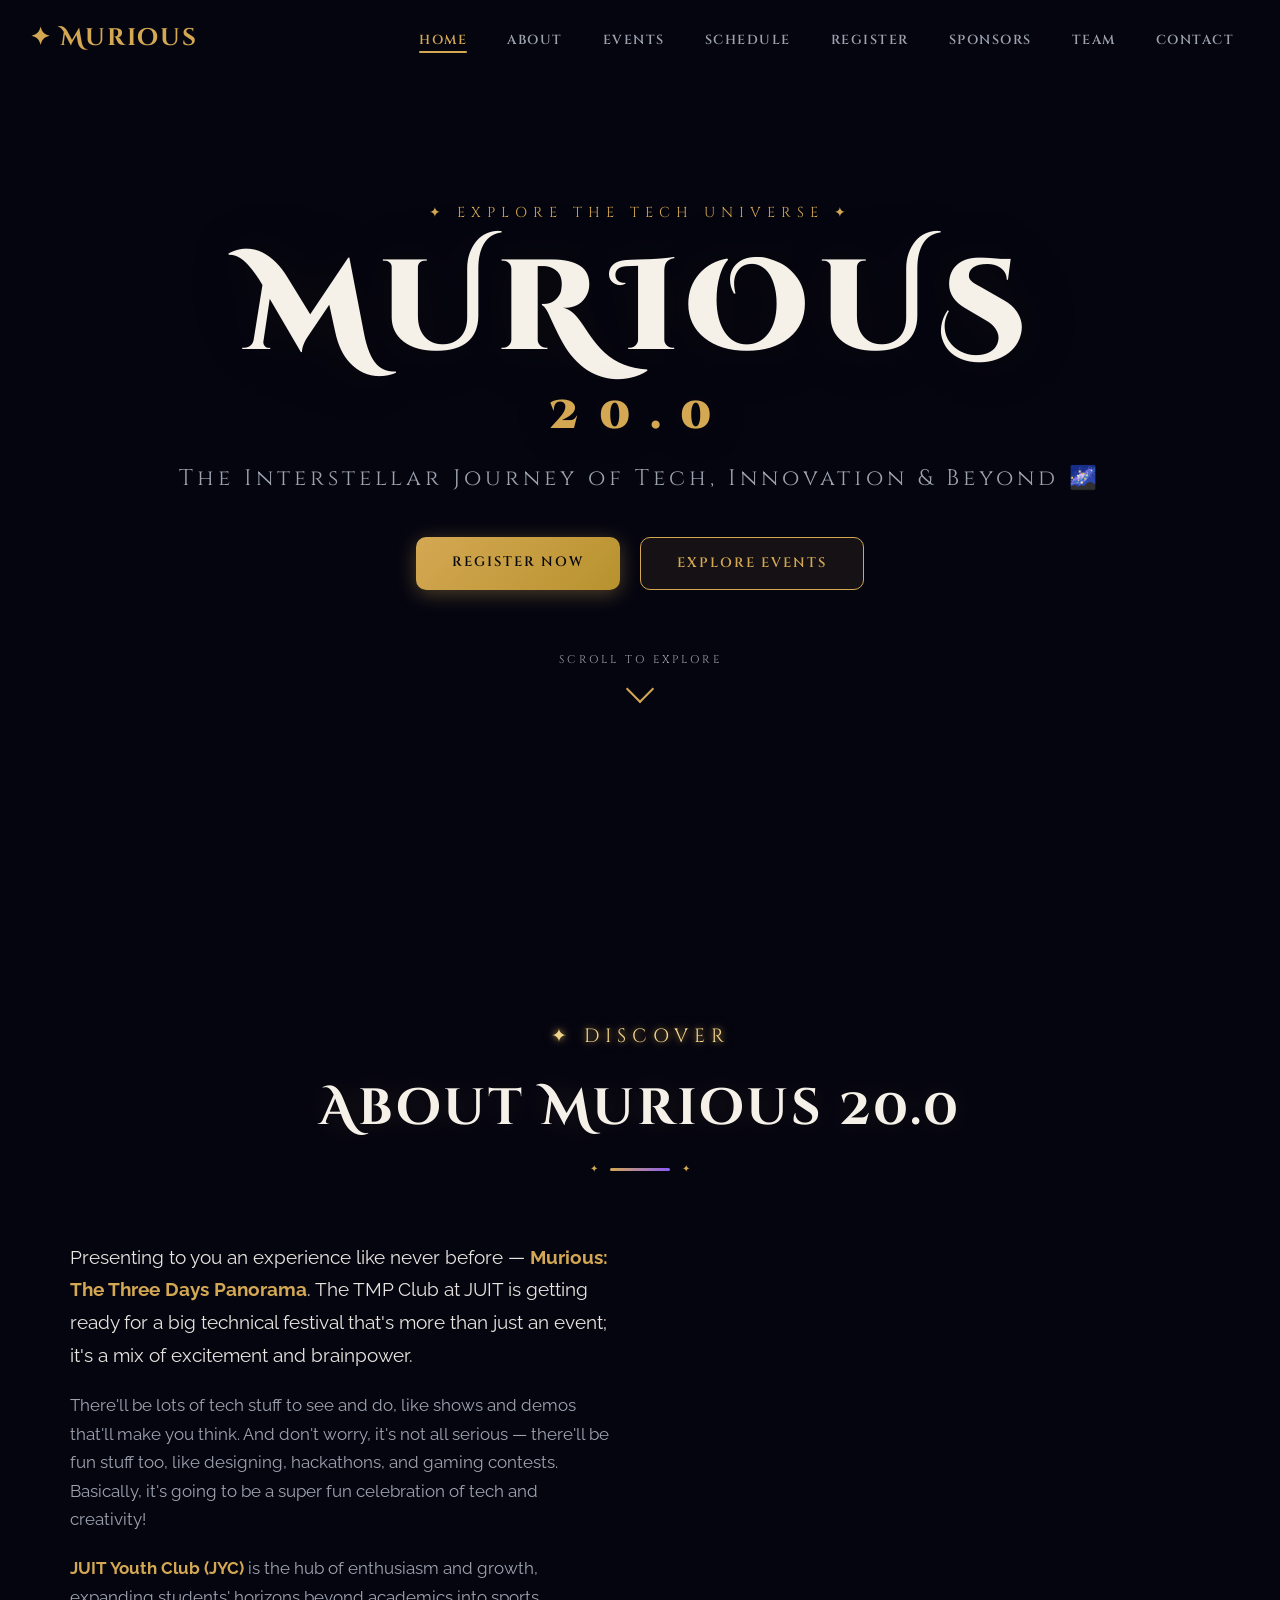
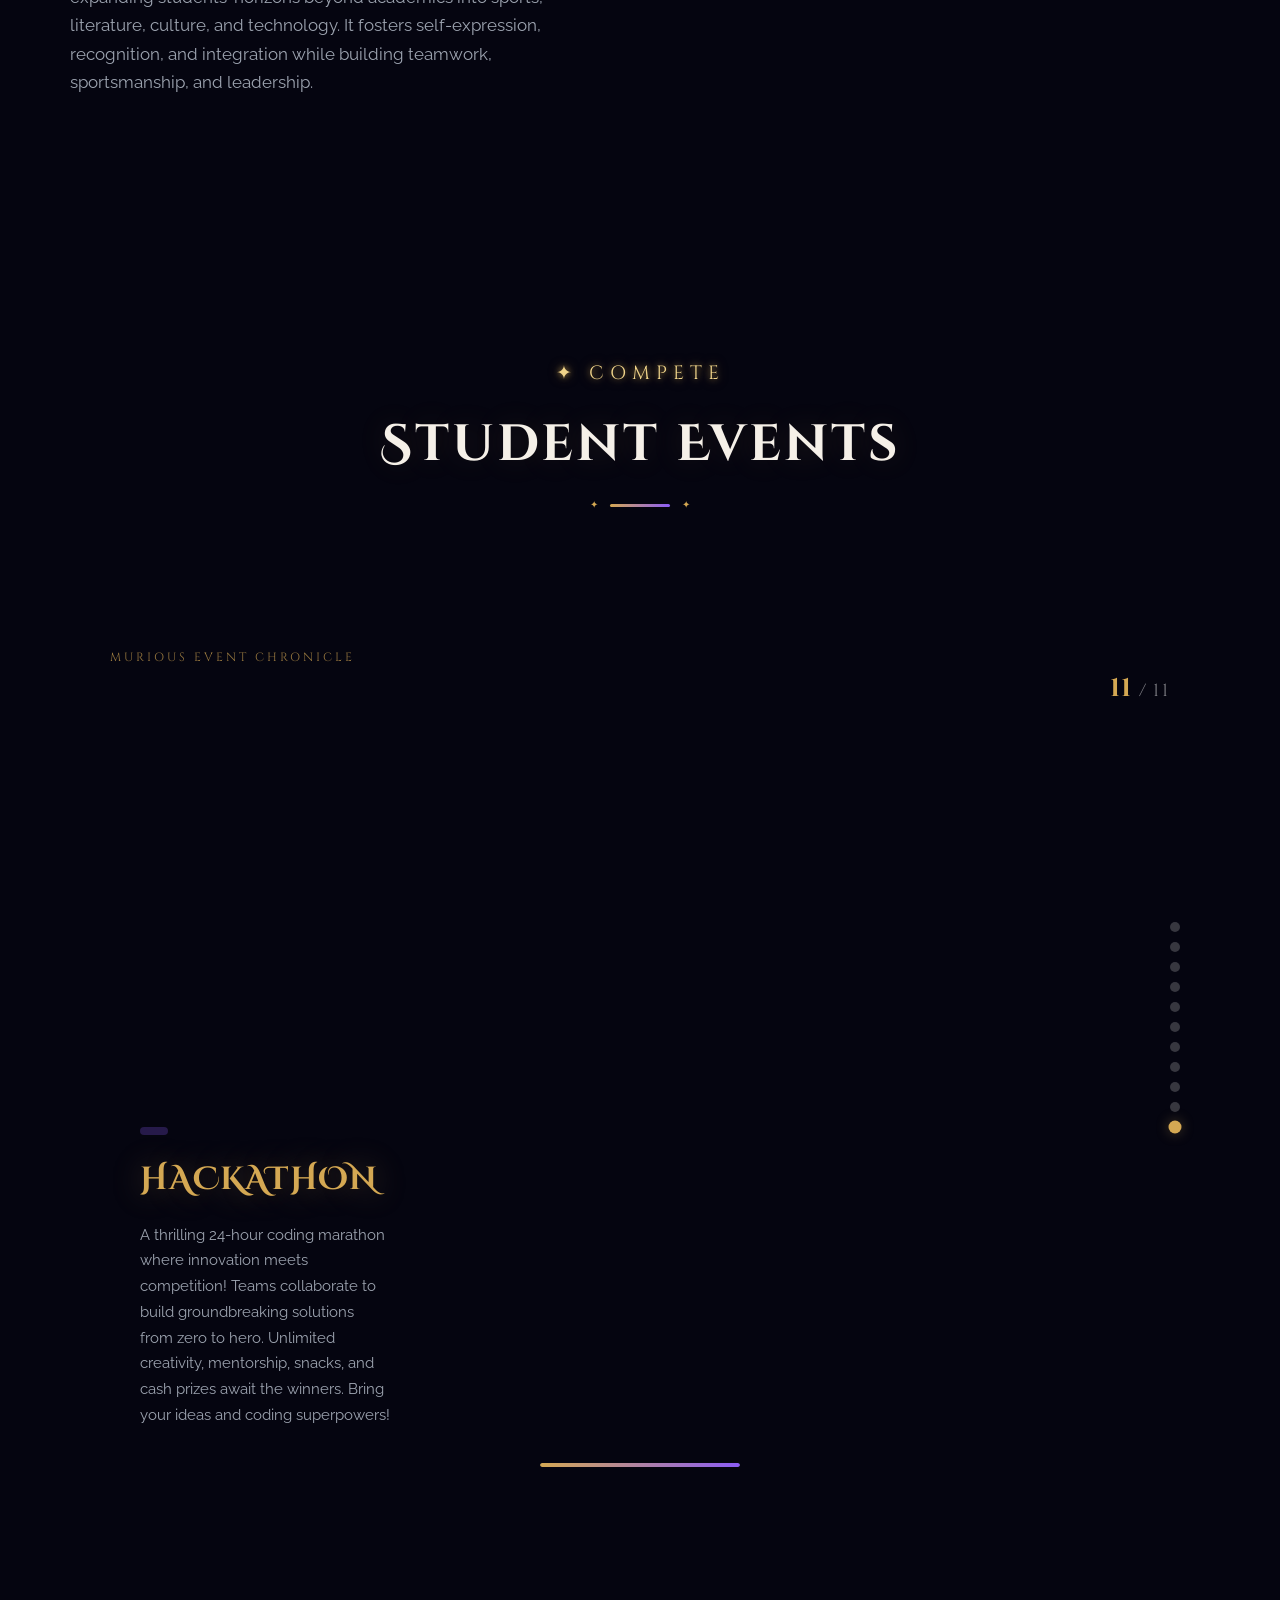
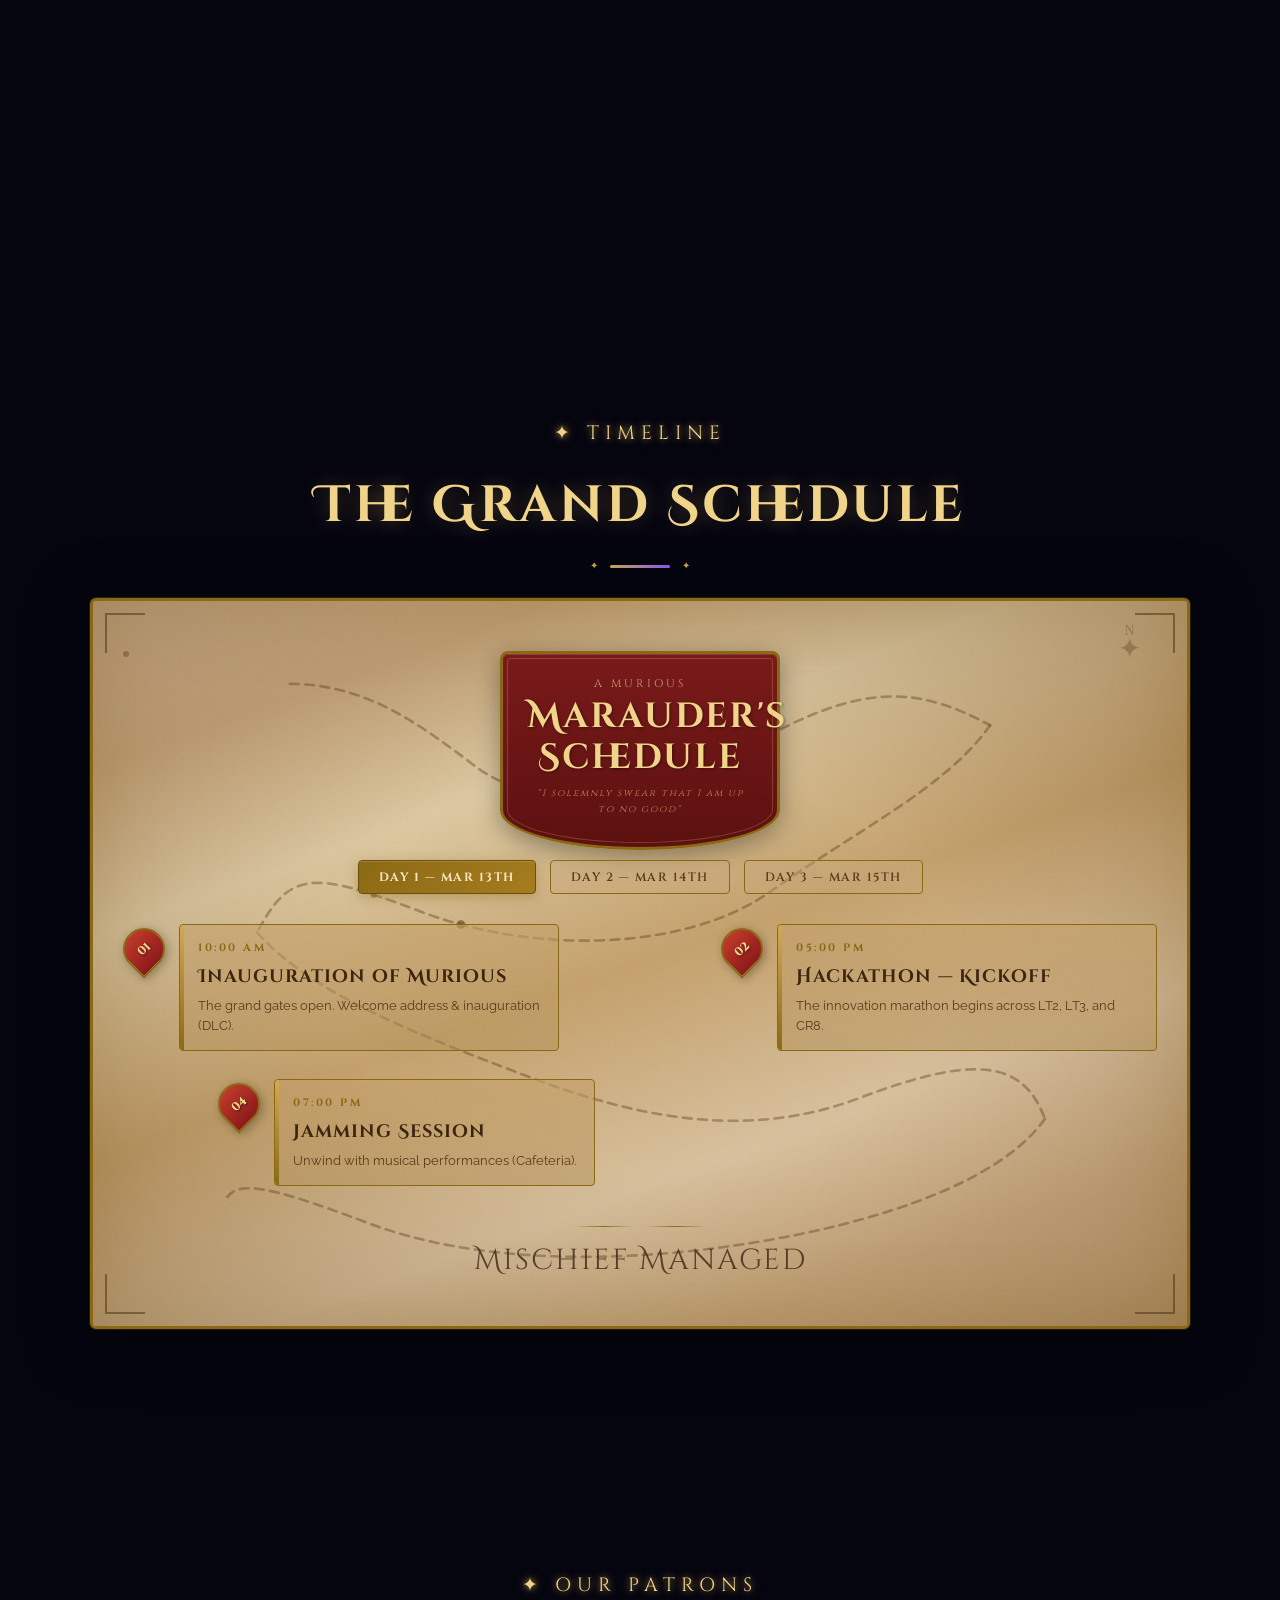
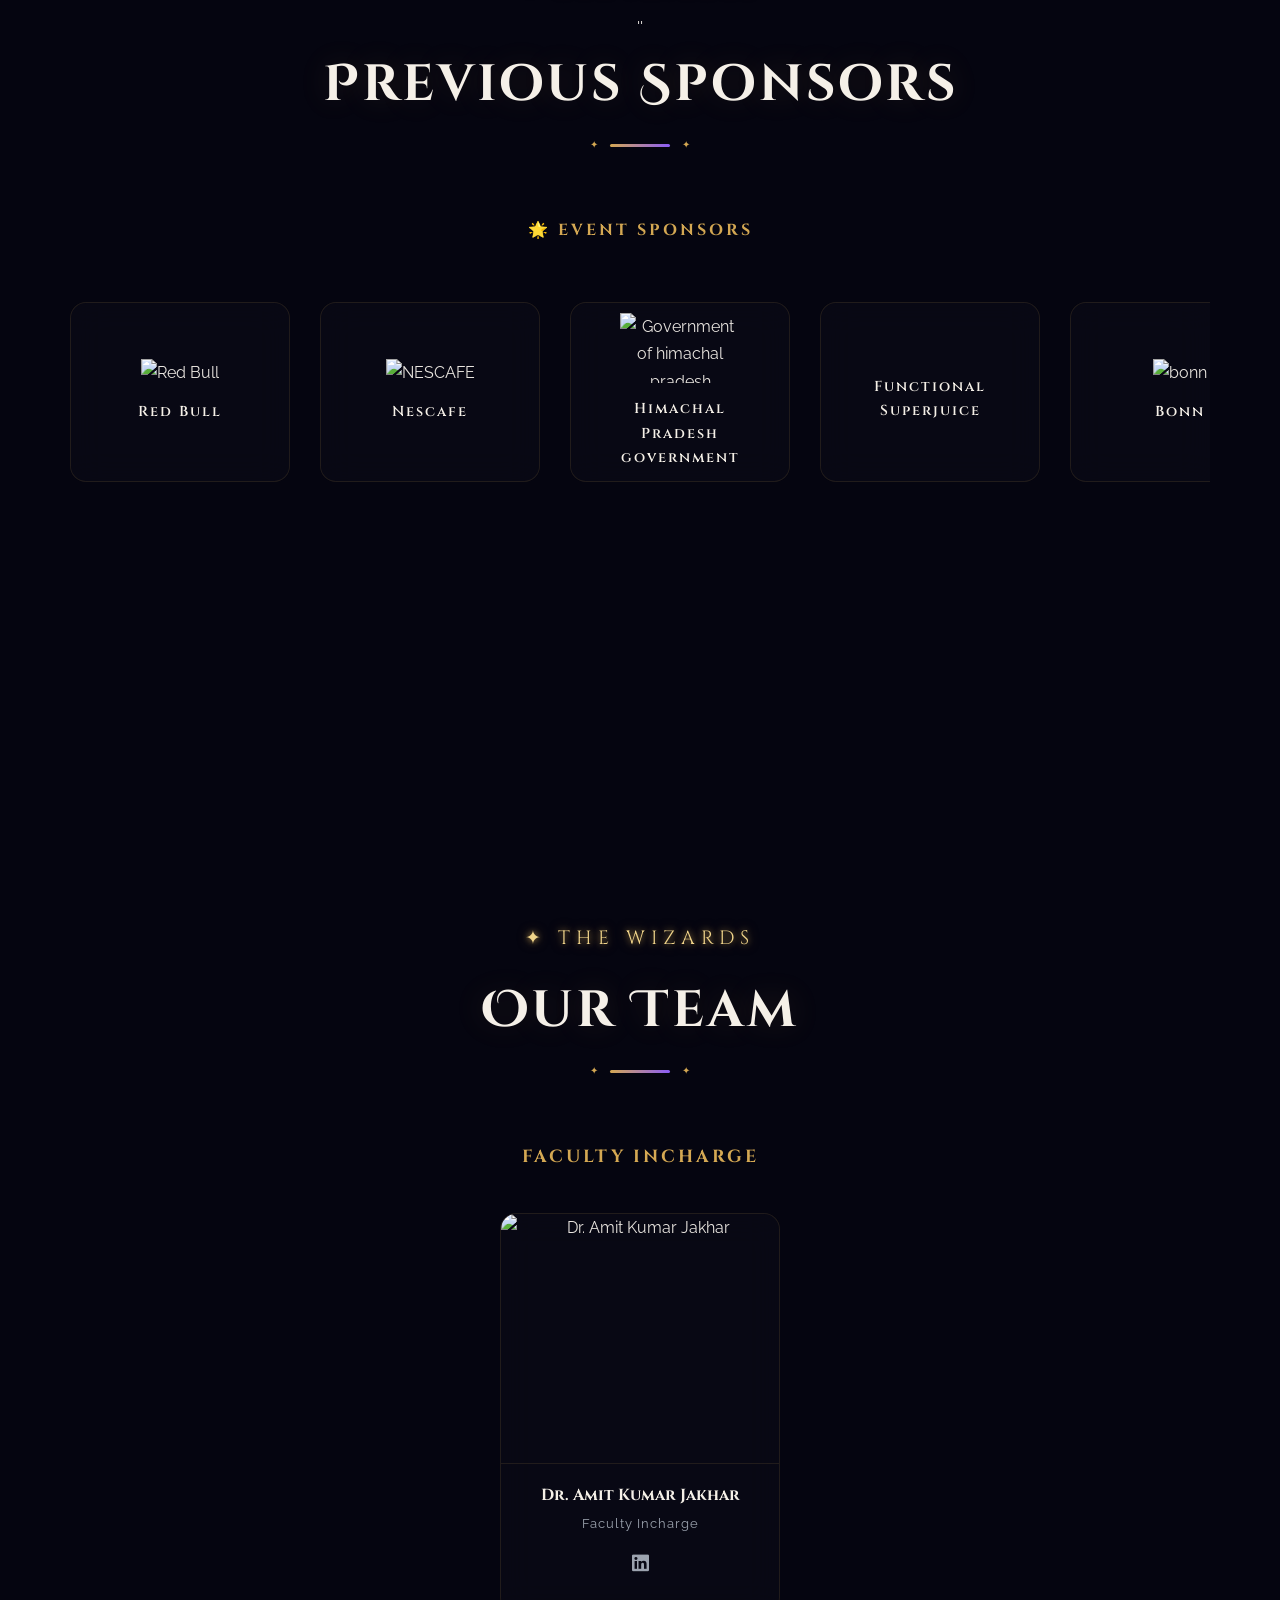
==== commit 4ab03faf: "Merge pull request #52 from abhinavxjha/main event change" ====
--- a/index.html
+++ b/index.html
@@ -12,8 +12,9 @@
   <link
     href="https://fonts.googleapis.com/css2?family=Cinzel+Decorative:wght@400;700;900&family=Cinzel:wght@400;600;700&family=Raleway:wght@300;400;500;600;700&display=swap"
     rel="stylesheet">
-<link rel="stylesheet" href="css/styles.css">
-<link rel="stylesheet" href="https://cdnjs.cloudflare.com/ajax/libs/font-awesome/6.5.0/css/all.min.css">
+  <link rel="stylesheet" href="https://cdnjs.cloudflare.com/ajax/libs/font-awesome/6.5.0/css/all.min.css">
+  <link rel="icon" type="image/svg+xml" href="assets/images/Murious Logo.svg">
+  <link rel="stylesheet" href="css/styles.css">
 </head>
 
 <body>
@@ -47,7 +48,7 @@
         <li><a href="#about" class="nav-link">About</a></li>
         <li><a href="#events" class="nav-link">Events</a></li>
         <li><a href="#schedule" class="nav-link">Schedule</a></li>
-        <li><a href="https://forms.gle/axCYgx6kRqmrD6RG7" class="nav-link">Register</a></li>
+        <li><a href="register.html" class="nav-link">Register</a></li>
         <li><a href="#sponsors" class="nav-link">Sponsors</a></li>
         <li><a href="#team" class="nav-link">Team</a></li>
         <li><a href="#contact" class="nav-link">Contact</a></li>
@@ -66,7 +67,7 @@
         <h1 class="hero-title">MURIOUS<span class="hero-year">20.0</span></h1>
         <p class="hero-tagline">The Interstellar Journey of Tech, Innovation &amp; Beyond 🌌</p>
         <div class="hero-cta-group">
-          <a href="https://forms.gle/axCYgx6kRqmrD6RG7" target="_blank" class="btn btn-primary">Register Now</a>
+          <a href="register.html" class="btn btn-primary">Register Now</a>
           <a href="#events" class="btn btn-outline">Explore Events</a>
         </div>
         <div class="scroll-indicator">
@@ -74,11 +75,11 @@
           <div class="scroll-arrow"></div>
         </div>
       </div>
-      <img src="assets/images/castle.png" class="hero-castle" alt="Murious Castle">
-      <img src="assets/images/ltree.png" class="hero-tree hero-tree-left" alt="">
-      <img src="assets/images/rtree.png" class="hero-tree hero-tree-right" alt="">
-      <img src="assets/images/lclifs.png" class="hero-clif hero-clif-left" alt="">
-      <img src="assets/images/rclifs.png" class="hero-clif hero-clif-right" alt="">
+      <img src="assets/images/castle.webp" class="hero-castle" alt="Murious Castle">
+      <img src="assets/images/ltree.webp" class="hero-tree hero-tree-left" alt="">
+      <img src="assets/images/rtree.webp" class="hero-tree hero-tree-right" alt="">
+      <img src="assets/images/lclifs.webp" class="hero-clif hero-clif-left" alt="">
+      <img src="assets/images/rclifs.webp" class="hero-clif hero-clif-right" alt="">
     </section>
 
 
@@ -116,81 +117,38 @@
           <h2 class="section-title">Student Events</h2>
           <div class="title-ornament"></div>
         </div>
-
-
-
-        <!-- EVENT GRIDS -->
-        <div class="events-grid">
-          <div class="event-card glass-card reveal">
-            <div class="event-icon">📸</div>
-            <h3>Click-O-Mania</h3>
-            <span class="event-type">Photography</span>
-            <p>Step into the enchanting world of photography, where every click turns moments into art! Freeze emotions,
-              capture breathtaking scenes, and find beauty in the ordinary.</p>
-          </div>
-          <div class="event-card glass-card reveal">
-            <div class="event-icon">🎨</div>
-            <h3>Logo Remix Design</h3>
-            <span class="event-type">Design</span>
-            <p>Get ready to make your mark! This is your chance to craft a bold, innovative logo that stands out from
-              the crowd.</p>
-          </div>
-          <div class="event-card glass-card reveal">
-            <div class="event-icon">🔍</div>
-            <h3>Digital Scavenger Hunt</h3>
-            <span class="event-type">Adventure</span>
-            <p>Embark on an exciting adventure where you solve intricate tech puzzles to discover hidden QR codes
-              scattered across the campus.</p>
-          </div>
-          <div class="event-card glass-card reveal">
-            <div class="event-icon">🐛</div>
-            <h3>Code Cleanse</h3>
-            <span class="event-type">Debugging</span>
-            <p>Unleash your inner code detective and embark on a quest to uncover hidden errors lurking within lines of
-              code.</p>
-          </div>
-          <div class="event-card glass-card reveal">
-            <div class="event-icon">💡</div>
-            <h3>Innovation Derby</h3>
-            <span class="event-type">Ideathon</span>
-            <p>Bring your creative solutions to real-world challenges. Collaborate with others and pitch your ideas to a
-              panel of judges.</p>
-          </div>
-          <div class="event-card glass-card reveal">
-            <div class="event-icon">🎬</div>
-            <h3>Reel Rumble</h3>
-            <span class="event-type">Content Creation</span>
-            <p>Create a compelling reel around a surprise theme. Use visuals, music, and effects to engage and captivate
-              your audience.</p>
-          </div>
-          <div class="event-card glass-card reveal">
-            <div class="event-icon">🎮</div>
-            <h3>Guess The Game</h3>
-            <span class="event-type">Gaming Quiz</span>
-            <p>Identify a video game based on clues about the game's story, characters, or gameplay mechanics. Guess it
-              before time runs out!</p>
-          </div>
-          <div class="event-card glass-card reveal">
-            <div class="event-icon">🙈</div>
-            <h3>Blind Coding</h3>
-            <span class="event-type">Coding Challenge</span>
-            <p>An exciting challenge where participants test their programming skills by writing code without seeing
-              their screen.</p>
-          </div>
-          <div class="event-card glass-card reveal">
-            <div class="event-icon">👕</div>
-            <h3>Make It Print</h3>
-            <span class="event-type">Design</span>
-            <p>Unleash your creativity at the ultimate competition for designing trendy T-shirts and hoodies.</p>
-          </div>
-          <div class="event-card glass-card reveal">
-            <div class="event-icon">🧪</div>
-            <h3>QuizE</h3>
-            <span class="event-type">Quiz</span>
-            <p>Dive into the world of innovation with QuizE — a thrilling quiz event exploring Space, AI, and Tech.</p>
-          </div>
-        </div>
+        <div class="event-scroll-container">
+          <div class="event-sticky-viewport">
+            <span class="evt-section-label">Murious Event Chronicle</span>
+
+            <div class="event-card-gallery" id="evtCardGallery"></div>
+
+            <div class="evt-text-panel" id="evtTextPanel">
+              <span class="evt-text-type" id="evtTextType">Featured Event</span>
+              <h2 id="evtTextTitle">THE TRIWIZARD QUEST</h2>
+              <p id="evtTextDesc">The Triwizard Quest is a treasure hunt where wit, courage, and teamwork decide the
+                ultimate champions.</p>
+            </div>
+
+            <div class="evt-card-counter">
+              <span class="evt-current" id="evtCounterCurrent">01</span>
+              <span id="evtCounterTotal"> / 10</span>
+            </div>
+
+            <div class="evt-dot-indicators" id="evtDotIndicators"></div>
+
+            <div class="evt-bottom-bar">
+              <div class="evt-progress-track">
+                <div class="evt-progress-fill" id="evtProgressFill"></div>
+              </div>
+            </div>
+          </div>
+        </div>
+      </div>
     </section>
+
+
+
 
 
     <!-- SCHEDULE -->
@@ -228,9 +186,9 @@
 
           <!-- Day Tabs -->
           <div class="schedule-tabs">
-            <button class="schedule-tab active" data-day="1">Day 1 â€” Ignition</button>
-            <button class="schedule-tab" data-day="2">Day 2 â€” The Storm</button>
-            <button class="schedule-tab" data-day="3">Day 3 â€” The Finale</button>
+            <button class="schedule-tab active" data-day="1">Day 1 — Mar 13th</button>
+            <button class="schedule-tab" data-day="2">Day 2 — Mar 14th</button>
+            <button class="schedule-tab" data-day="3">Day 3 — Mar 15th</button>
           </div>
 
           <!-- SVG Dotted Paths Connecting Locations -->
@@ -254,114 +212,123 @@
           <!-- â•â•â• MAP LOCATIONS GRID â•â•â• -->
           <div class="map-locations" id="mapLocations">
 
-            <!-- â”€â”€ DAY 1 â”€â”€ -->
+            <!-- ── DAY 1 ── -->
             <div class="map-loc map-loc--1" data-day="1">
               <div class="map-marker">01</div>
               <div class="map-card">
-                <span class="map-card-time">09:00 AM</span>
-                <h4>Opening Ceremony</h4>
-                <p>The grand gates open. Welcome address &amp; inauguration of Murious 20.0.</p>
+                <span class="map-card-time">10:00 AM</span>
+                <h4>Inauguration of Murious</h4>
+                <p>The grand gates open. Welcome address & inauguration (DLC).</p>
               </div>
             </div>
 
             <div class="map-loc map-loc--2" data-day="1">
               <div class="map-marker">02</div>
               <div class="map-card">
-                <span class="map-card-time">10:00 AM</span>
-                <h4>HackVortex â€” Kickoff</h4>
-                <p>The 18-hour hackathon begins. Problem statements revealed.</p>
-              </div>
-            </div>
-
-            <div class="map-loc map-loc--3" data-day="1">
+                <span class="map-card-time">05:00 PM</span>
+                <h4>Hackathon — Kickoff</h4>
+                <p>The innovation marathon begins across LT2, LT3, and CR8.</p>
+              </div>
+            </div>
+
+            <!-- <div class="map-loc map-loc--3" data-day="1">
               <div class="map-marker">03</div>
               <div class="map-card">
-                <span class="map-card-time">11:00 AM</span>
-                <h4>Click-O-Mania &amp; Logo Remix</h4>
-                <p>Photography and logo design competitions kick off.</p>
-              </div>
-            </div>
+                <span class="map-card-time">05:00 PM</span>
+                <h4>FIFA & Tekken</h4>
+                <p>Esports battles commence (Shastri TV Room).</p>
+              </div>
+            </div> -->
 
             <div class="map-loc map-loc--4" data-day="1">
               <div class="map-marker">04</div>
               <div class="map-card">
-                <span class="map-card-time">02:00 PM</span>
-                <h4>Digital Scavenger Hunt</h4>
-                <p>Teams race across campus solving tech puzzles.</p>
-              </div>
-            </div>
-
-            <div class="map-loc map-loc--5" data-day="1">
-              <div class="map-marker">05</div>
-              <div class="map-card">
-                <span class="map-card-time">04:00 PM</span>
-                <h4>Code Cleanse</h4>
-                <p>Find the bugs, fix the code, beat the clock.</p>
-              </div>
-            </div>
-
-            <!-- â”€â”€ DAY 2 â”€â”€ -->
+                <span class="map-card-time">07:00 PM</span>
+                <h4>Jamming Session</h4>
+                <p>Unwind with musical performances (Cafeteria).</p>
+              </div>
+            </div>
+
+            <!-- ── DAY 2 ── -->
             <div class="map-loc map-loc--1" data-day="2" style="display:none;">
               <div class="map-marker">01</div>
               <div class="map-card">
                 <span class="map-card-time">09:00 AM</span>
-                <h4>Innovation Derby</h4>
-                <p>Pitch your creative solutions to real-world challenges.</p>
+                <h4>Clash Royale</h4>
+                <p>Strategic tower defense tournament (CR9).</p>
               </div>
             </div>
 
             <div class="map-loc map-loc--2" data-day="2" style="display:none;">
               <div class="map-marker">02</div>
               <div class="map-card">
-                <span class="map-card-time">11:00 AM</span>
-                <h4>Blind Coding</h4>
-                <p>Write code without seeing the screen. Pure instinct.</p>
+                <span class="map-card-time">01:00 PM</span>
+                <h4>The Triwizard Quest</h4>
+                <p>Treasure hunt and mystery challenges (Orange Shed).</p>
               </div>
             </div>
 
             <div class="map-loc map-loc--3" data-day="2" style="display:none;">
               <div class="map-marker">03</div>
               <div class="map-card">
-                <span class="map-card-time">02:00 PM</span>
-                <h4>Reel Rumble &amp; Make It Print</h4>
-                <p>Content creation and merch design run in parallel.</p>
+                <span class="map-card-time">01:30 PM</span>
+                <h4>Hackathon Evaluation</h4>
+                <p>The coding marathon concludes. Pitch and evaluate (CR7).</p>
               </div>
             </div>
 
             <div class="map-loc map-loc--4" data-day="2" style="display:none;">
               <div class="map-marker">04</div>
               <div class="map-card">
-                <span class="map-card-time">04:00 PM</span>
-                <h4>HackVortex â€” Final Stretch</h4>
-                <p>18 hours up. Final submissions and demos begin.</p>
-              </div>
-            </div>
-
-            <!-- â”€â”€ DAY 3 â”€â”€ -->
+                <span class="map-card-time">02:00 PM</span>
+                <h4>CPL</h4>
+                <p>Blindfolded dictation coding challenge (LT3).</p>
+              </div>
+            </div>
+
+            <div class="map-loc map-loc--1" data-day="2" style="display:none;">
+              <div class="map-marker">05</div>
+              <div class="map-card">
+                <span class="map-card-time">03:00 PM</span>
+                <h4>Tech Trivia & Prompt to Design</h4>
+                <p>Simultaneous tech quizzes (LT2) and AI generation (CR6).</p>
+              </div>
+            </div>
+
+            <div class="map-loc map-loc--5" data-day="2" style="display:none;">
+              <div class="map-marker">06</div>
+              <div class="map-card">
+                <span class="map-card-time">05:00 PM</span>
+                <h4>FIFA & Tekken Day 2</h4>
+                <p>Continuing the console battles (Shastri TV Room).</p>
+              </div>
+            </div>
+
+            <!-- ── DAY 3 ── -->
             <div class="map-loc map-loc--1" data-day="3" style="display:none;">
               <div class="map-marker">01</div>
               <div class="map-card">
                 <span class="map-card-time">09:00 AM</span>
-                <h4>Guess The Game &amp; QuizE</h4>
-                <p>Gaming quiz and the space/AI/tech trivia showdown.</p>
-              </div>
-            </div>
-
-            <div class="map-loc map-loc--2" data-day="3" style="display:none;">
+                <h4>Clash Royale Day 3</h4>
+                <p>The final push for digital supremacy (CR9).</p>
+              </div>
+            </div>
+
+            <!-- <div class="map-loc map-loc--2" data-day="3" style="display:none;">
               <div class="map-marker">02</div>
               <div class="map-card">
-                <span class="map-card-time">11:00 AM</span>
-                <h4>Soaring Skies &amp; Tambola</h4>
-                <p>Paper airplane challenge and the game of luck.</p>
-              </div>
-            </div>
+                <span class="map-card-time">10:00 AM</span>
+                <h4>Storage Wars</h4>
+                <p>Strategic bidding and resource management (BBC).</p>
+              </div>
+            </div> -->
 
             <div class="map-loc map-loc--3" data-day="3" style="display:none;">
               <div class="map-marker">03</div>
               <div class="map-card">
-                <span class="map-card-time">03:00 PM</span>
-                <h4>Prize Ceremony</h4>
-                <p>Awards &amp; prizes bestowed upon the victors.</p>
+                <span class="map-card-time">11:00 AM</span>
+                <h4>Code Royale</h4>
+                <p>High stakes coding battle across endpoints (CR10).</p>
               </div>
             </div>
 
@@ -369,8 +336,8 @@
               <div class="map-marker">04</div>
               <div class="map-card">
                 <span class="map-card-time">05:00 PM</span>
-                <h4>Grand Closing</h4>
-                <p>Farewell &amp; celebration. Until Murious 20.0! ðŸš€</p>
+                <h4>Prize Ceremony & Closing</h4>
+                <p>Farewell & celebration. Awards bestowed upon the victors. Until Murious 20.0! 🚀</p>
               </div>
             </div>
           </div>
@@ -390,93 +357,74 @@
       <div class="section-container">
         <div class="section-header reveal">
           <span class="section-tag">✦ Our Patrons</span>''
-          <h2 class="section-title">Sponsors</h2>
+          <h2 class="section-title">Previous Sponsors</h2>
           <div class="title-ornament"></div>
         </div>
         <div class="sponsors-tier reveal">
           <h3 class="tier-title">🌟 Event Sponsors</h3>
           <div class="sponsors-carousel">
             <div class="sponsors-track">
-              <!-- <div class="sponsor-card glass-card">
-              <div class="sponsor-glow"></div>
-              <img src="https://murious.jyc.co.in/assets/lazizpizza-CYQ73uPV.jpeg" alt="Laziz Pizza"
-                class="sponsor-img">
-              <span>Laziz Pizza</span>
-            </div>
-            <div class="sponsor-card glass-card">
-              <div class="sponsor-glow"></div>
-              <img src="https://murious.jyc.co.in/assets/hopstay-BpjZGJk_.jpeg" alt="Hopstay" class="sponsor-img">
-              <span>Hopstay</span>
-            </div>
-            <div class="sponsor-card glass-card">
-              <div class="sponsor-glow"></div>
-              <img src="https://murious.jyc.co.in/assets/amul-BEqZfMeO.webp" alt="Amul" class="sponsor-img">+
-              <span>Amul</span>
-            </div>
-            <div class="sponsor-card glass-card">
-              <div class="sponsor-glow"></div>
-              <img src="https://murious.jyc.co.in/assets/cafesserie-BHt08vgE.jpeg" alt="Cafesserie" class="sponsor-img">
-              <span>Cafesserie</span>    -->
-              <div class="sponsor-card glass-card">
-                <div class="sponsor-glow "></div>
-                <img src="assets/images/redbull-logo.svg" alt="Red Bull">
+
+              <div class="sponsor-card glass-card">
+                <div class="sponsor-glow "></div>
+                <img src="assets/images/redbull.webp" alt="Red Bull">
                 <span>Red Bull</span>
               </div>
 
               <div class="sponsor-card glass-card">
                 <div class="sponsor-glow "></div>
-                <img src="assets/images/5ae22ce233b73fa43b1a892e.png" alt="NESCAFE">
+                <img src="assets/images/nescafe_white.webp" alt="NESCAFE">
                 <span>Nescafe</span>
               </div>
               <!-- <div class="sponsor-card glass-card"></div> -->
               <div class="sponsor-card glass-card">
                 <div class="sponsor-glow "></div>
-                <img src="assets/images/139-1393337_hallmark-logo-png.png" alt="Government of himachal pradesh">
+                <img src="assets/images/hpgov.webp" alt="Government of himachal pradesh">
                 <span>Himachal Pradesh government</span>
               </div>
               <div class="sponsor-card glass-card">
                 <div class="sponsor-glow "></div>
-                <img src="assets/images/b0feaa3f35f85de83f6b1d868ed010f9.w1200.h1200.png" alt="">
+                <img src="assets/images/poshn.webp" alt="">
                 <span>Functional Superjuice</span>
               </div>
               <div class="sponsor-card glass-card">
                 <div class="sponsor-glow "></div>
-                <img src="assets/images/Bonn_Group_of_Industries.svg.png" alt="bonn">
+                <img src="assets/images/bonn.webp" alt="bonn">
                 <span>Bonn</span>
               </div>
               <div class="sponsor-card glass-card">
                 <div class="sponsor-glow "></div>
-                <img src="assets/images/channels4_profile.jpg.jpeg" alt="">
+                <img src="assets/images/infigon.webp" alt="">
                 <span>Infigon</span>
               </div>
               <div class="sponsor-card glass-card">
                 <div class="sponsor-glow "></div>
-                <img src="assets/images/EasyShiksha-Logo.png" alt="">
+                <img src="assets/images/easyshiksha.webp" alt="">
                 <span>Easy Shiksha</span>
               </div>
               <div class="sponsor-card glass-card">
                 <div class="sponsor-glow "></div>
-                <img src="assets/images/file_00000000e5e071fd8662883918afebd5.png" alt="">
+                <img src="assets/images/thesouledstore.webp" alt="">
                 <span>The Souled Store</span>
               </div>
               <div class="sponsor-card glass-card">
                 <div class="sponsor-glow "></div>
-                <img src="assets/images/garuda_logo-480x480.png" alt="">
+                <img src="assets/images/garuda.webp" alt="">
                 <span>Garuda</span>
               </div>
               <div class="sponsor-card glass-card">
                 <div class="sponsor-glow "></div>
-                <img src="assets/images/y7z0rj11ztjeszacvnq2nyxif7jr.png" alt="taskde">
+                <img src="assets/images/taskade.webp" alt="taskde">
                 <span>Taskade</span>
               </div>
               <div class="sponsor-card glass-card">
                 <div class="sponsor-glow "></div>
-                <img src="assets/images/Reliance_Jio_Logo_(October_2015).svg.png" alt="jio">
+                <img src="assets/images/jio.webp" alt="jio">
                 <span>Jio</span>
               </div>
               <div class="sponsor-card glass-card">
                 <div class="sponsor-glow "></div>
-                <img src="assets/images/NicePng_blocks-png_1174727.png" alt="coding blocks">
+                <img src="assets/images/codingblocks.webp" alt="coding blocks">
                 <span>Coding blocks</span>
               </div>
               <div class="sponsor-card glass-card">
@@ -486,79 +434,79 @@
               </div>
               <div class="sponsor-card glass-card">
                 <div class="sponsor-glow "></div>
-                <img src="assets/images/GeeksForGeeks_logo.png" alt="geeks for geeks">
+                <img src="assets/images/GeeksForGeeks_logo.webp" alt="geeks for geeks">
                 <span>Geeks for Geeks</span>
               </div>
               <div class="sponsor-card glass-card">
                 <div class="sponsor-glow "></div>
-                <img src="assets/images/Hyundai2.png" alt="hyundai">
+                <img src="assets/images/Hyundai2.webp" alt="hyundai">
                 <span>Hyundai</span>
               </div>
               <div class="sponsor-card glass-card">
                 <div class="sponsor-glow "></div>
-                <img src="assets/images/cafesserie-logo-A1aB8q2pyxUE1PzZ.jpeg" alt="caffesrie">
+                <img src="assets/images/cafesserie.webp" alt="caffesrie">
                 <span>Cafesserie</span>
               </div>
               <div class="sponsor-card glass-card">
                 <div class="sponsor-glow "></div>
-                <img src="assets/images/redbull-logo.svg" alt="Red Bull">
+                <img src="assets/images/redbull.webp" alt="Red Bull">
                 <span>Red Bull</span>
               </div>
 
               <div class="sponsor-card glass-card">
                 <div class="sponsor-glow "></div>
-                <img src="assets/images/5ae22ce233b73fa43b1a892e.png" alt="NESCAFE">
+                <img src="assets/images/nescafe.webp" alt="NESCAFE">
                 <span>Nescafe</span>
               </div>
               <!-- <div class="sponsor-card glass-card"></div> -->
               <div class="sponsor-card glass-card">
                 <div class="sponsor-glow "></div>
-                <img src="assets/images/139-1393337_hallmark-logo-png.png" alt="Government of himachal pradesh">
+                <img src="assets/images/hpgov.webp" alt="Government of himachal pradesh">
                 <span>Himachal Pradesh government</span>
               </div>
               <div class="sponsor-card glass-card">
                 <div class="sponsor-glow "></div>
-                <img src="assets/images/b0feaa3f35f85de83f6b1d868ed010f9.w1200.h1200.png" alt="">
+                <img src="assets/images/poshn.webp" alt="">
                 <span>Functional Superjuice</span>
               </div>
               <div class="sponsor-card glass-card">
                 <div class="sponsor-glow "></div>
-                <img src="assets/images/Bonn_Group_of_Industries.svg.png" alt="bonn">
+                <img src="assets/images/bonn.webp" alt="bonn">
                 <span>Bonn</span>
               </div>
               <div class="sponsor-card glass-card">
                 <div class="sponsor-glow "></div>
-                <img src="assets/images/channels4_profile.jpg.jpeg" alt="">
+                <img src="assets/images/infigon.webp" alt="">
                 <span>Infigon</span>
               </div>
               <div class="sponsor-card glass-card">
                 <div class="sponsor-glow "></div>
-                <img src="assets/images/EasyShiksha-Logo.png" alt="">
+                <img src="assets/images/easyshiksha.webp" alt="">
                 <span>Easy Shiksha</span>
               </div>
               <div class="sponsor-card glass-card">
                 <div class="sponsor-glow "></div>
-                <img src="assets/images/file_00000000e5e071fd8662883918afebd5.png" alt="">
+                <img src="assets/images/thesouledstore.webp" alt="">
                 <span>The Souled Store</span>
               </div>
               <div class="sponsor-card glass-card">
                 <div class="sponsor-glow "></div>
-                <img src="assets/images/garuda_logo-480x480.png" alt="">
+                <img src="assets/images/garuda.webp" alt="">
                 <span>Garuda</span>
               </div>
               <div class="sponsor-card glass-card">
                 <div class="sponsor-glow "></div>
-                <img src="assets/images/y7z0rj11ztjeszacvnq2nyxif7jr.png" alt="taskde">
+                <img src="assets/images/taskade.webp" alt="taskde">
                 <span>Taskade</span>
               </div>
               <div class="sponsor-card glass-card">
                 <div class="sponsor-glow "></div>
-                <img src="assets/images/Reliance_Jio_Logo_(October_2015).svg.png" alt="jio">
+                <img src="assets/images/jio.webp" alt="jio">
                 <span>Jio</span>
               </div>
               <div class="sponsor-card glass-card">
                 <div class="sponsor-glow "></div>
-                <img src="assets/images/NicePng_blocks-png_1174727.png" alt="coding blocks">
+                <img src="assets/images/codingblocks.webp" alt="coding blocks">
                 <span>Coding blocks</span>
               </div>
               <div class="sponsor-card glass-card">
@@ -568,17 +516,17 @@
               </div>
               <div class="sponsor-card glass-card">
                 <div class="sponsor-glow "></div>
-                <img src="assets/images/GeeksForGeeks_logo.png" alt="geeks for geeks">
+                <img src="assets/images/GeeksForGeeks_logo.webp" alt="geeks for geeks">
                 <span>Geeks for Geeks</span>
               </div>
               <div class="sponsor-card glass-card">
                 <div class="sponsor-glow "></div>
-                <img src="assets/images/Hyundai2.png" alt="hyundai">
+                <img src="assets/images/Hyundai2.webp" alt="hyundai">
                 <span>Hyundai</span>
               </div>
               <div class="sponsor-card glass-card">
                 <div class="sponsor-glow "></div>
-                <img src="assets/images/cafesserie-logo-A1aB8q2pyxUE1PzZ.jpeg" alt="caffesrie">
+                <img src="assets/images/cafesserie.webp" alt="caffesrie">
                 <span>Cafesserie</span>
               </div>
             </div>
@@ -589,6 +537,300 @@
       <section id="team" class="section">
 
         <div class="section-container">
+
+          <div class="section-header reveal">
+            <span class="section-tag">✦ The Wizards</span>
+            <h2 class="section-title">Our Team</h2>
+            <div class="title-ornament"></div>
+          </div>
+
+
+          <!-- Faculty Incharge -->
+          <h3 class="team-category-title">Faculty Incharge</h3>
+
+          <div class="team-grid team-grid-1">
+
+            <div class="team-card glass-card reveal">
+              <img src="images/amit.webp" alt="Dr. Amit Kumar Jakhar">
+
+              <div class="team-info">
+                <h4>Dr. Amit Kumar Jakhar</h4>
+                <span>Faculty Incharge</span>
+
+                <div class="team-socials">
+                  <a href="https://www.linkedin.com/in/lieutenant-dr-amit-kumar-jakhar-384bbb21?utm_source=share&utm_campaign=share_via&utm_content=profile&utm_medium=android_app"
+                    target="_blank"><i class="fab fa-linkedin"></i></a>
+                </div>
+
+              </div>
+            </div>
+
+          </div>
+
+
+
+          <!-- TMP Faculty -->
+          <h3 class="team-category-title">TMP Faculty</h3>
+
+          <div class="team-grid team-grid-3">
+
+            <div class="team-card glass-card reveal">
+              <img src="images/shruti.webp">
+              <div class="team-info">
+                <h4>Prof. Dr. Shruti Jain</h4>
+                <span>Incharge Coordinator</span>
+
+                <div class="team-socials">
+                  <a href="https://www.linkedin.com/in/dr-shruti-jain-92705b130?utm_source=share&utm_campaign=share_via&utm_content=profile&utm_medium=android_app"
+                    target="_blank"><i class="fab fa-linkedin"></i></a>
+                </div>
+              </div>
+            </div>
+
+
+            <div class="team-card glass-card reveal">
+              <img src="images/gaurav.webp">
+
+              <div class="team-info">
+                <h4>Gaurav Negi</h4>
+                <span>Coordinator</span>
+
+                <div class="team-socials">
+                  <a href="https://www.linkedin.com/in/gaurav-negi-a6804b1a2?utm_source=share&utm_campaign=share_via&utm_content=profile&utm_medium=android_app"
+                    target="_blank"><i class="fab fa-linkedin"></i></a>
+                </div>
+              </div>
+            </div>
+
+
+            <div class="team-card glass-card reveal">
+              <img src="images/aayush.webp" alt="Prof. Aayush Sharma">
+              <div class="team-info">
+                <h4>Prof. Aayush Sharma</h4>
+                <span>Coordinator</span>
+
+                <div class="team-socials">
+                  <a href="https://www.linkedin.com/in/as47?utm_source=share&utm_campaign=share_via&utm_content=profile&utm_medium=android_app"
+                    target="_blank"><i class="fab fa-linkedin"></i></a>
+                </div>
+              </div>
+            </div>
+
+          </div>
+
+
+
+          <!-- Mentors -->
+          <h3 class="team-category-title">Mentors</h3>
+
+          <div class="team-grid team-grid-3">
+
+            <div class="team-card glass-card reveal">
+              <img src="images/shivansh.webp" alt="Shivansh Mahajan">
+
+              <div class="team-info">
+                <h4>Shivansh Mahajan</h4>
+                <span>Mentor</span>
+
+                <div class="team-socials">
+                  <a href="https://www.linkedin.com/in/shivansh-mahajan?utm_source=share&utm_campaign=share_via&utm_content=profile&utm_medium=android_app"
+                    target="_blank"><i class="fab fa-linkedin"></i></a>
+                  <a href="https://www.instagram.com/shivansh2_55?utm_source=ig_web_button_share_sheet&igsh=ZDNlZDc0MzIxNw=="
+                    target="_blank"><i class="fab fa-instagram"></i></a>
+                </div>
+
+              </div>
+            </div>
+
+
+            <div class="team-card glass-card reveal">
+              <img src="images/bhuvi.webp" alt="Bhuvi Garg">
+
+              <div class="team-info">
+                <h4>Bhuvi Garg</h4>
+                <span>Mentor</span>
+
+                <div class="team-socials">
+                  <a href="https://www.linkedin.com/in/bhuvigarg07?utm_source=share&utm_campaign=share_via&utm_content=profile&utm_medium=android_app"
+                    target="_blank"><i class="fab fa-linkedin"></i></a>
+                  <a href="https://www.instagram.com/bhuvig_?utm_source=ig_web_button_share_sheet&igsh=ZDNlZDc0MzIxNw=="
+                    target="_blank"><i class="fab fa-instagram"></i></a>
+                </div>
+
+              </div>
+            </div>
+
+
+            <div class="team-card glass-card reveal">
+              <img src="images/aakash.webp" alt="Aakash Thakur">
+
+              <div class="team-info">
+                <h4>Aakash Thakur</h4>
+                <span>Mentor</span>
+
+                <div class="team-socials">
+                  <a href="https://www.linkedin.com/in/aakash-thakur-2993a1294?utm_source=share&utm_campaign=share_via&utm_content=profile&utm_medium=android_app"
+                    target="_blank"><i class="fab fa-linkedin"></i></a>
+                  <a href="https://www.instagram.com/aakashthakurrrr?utm_source=ig_web_button_share_sheet&igsh=ZDNlZDc0MzIxNw=="
+                    target="_blank"><i class="fab fa-instagram"></i></a>
+                </div>
+
+              </div>
+            </div>
+
+          </div>
+
+
+
+          <!-- Team Leads -->
+          <h3 class="team-category-title">Team Leads</h3>
+
+          <div class="team-grid team-grid-2">
+
+            <div class="team-card glass-card reveal">
+              <img src="images/shoaib.webp" alt="Shoaib Malik">
+
+              <div class="team-info">
+                <h4>Shoaib Malik</h4>
+                <span>Team Lead</span>
+
+                <div class="team-socials">
+                  <a href="https://www.linkedin.com/in/shoaib-malik-7583682ba/" target="_blank"><i
+                      class="fab fa-linkedin"></i></a>
+                  <a href="https://www.instagram.com/shoaibmal_.k/?utm_source=ig_web_button_share_sheet"
+                    target="_blank"><i class="fab fa-instagram"></i></a>
+                </div>
+
+              </div>
+            </div>
+
+
+            <div class="team-card glass-card reveal">
+              <img src="images/jeetansh.webp" alt="Jeetansh">
+
+              <div class="team-info">
+                <h4>Jeetansh</h4>
+                <span>Team Lead</span>
+
+                <div class="team-socials">
+                  <a href="https://www.linkedin.com/in/jeetansh-a-150863321" target="_blank"><i
+                      class="fab fa-linkedin"></i></a>
+                  <a href="https://www.instagram.com/jeetxilot/?utm_source=ig_web_button_share_sheet" target="_blank"><i
+                      class="fab fa-instagram"></i></a>
+                </div>
+
+              </div>
+            </div>
+
+          </div>
+
+
+
+          <!-- Contributors -->
+          <h3 class="team-category-title">Contributors</h3>
+
+          <div class="team-grid team-grid-4">
+
+            <div class="team-card glass-card reveal">
+              <img src="images/abhinav.webp">
+              <div class="team-info">
+                <h4>Abhinav Jha</h4>
+                <span>Contributor</span>
+
+                <div class="team-socials">
+                  <a href="http://www.linkedin.com/in/abhinav-jha-a52386367" target="_blank"><i
+                      class="fab fa-linkedin"></i></a>
+                  <a href="https://www.instagram.com/xabhinavjha?igsh=Z21vOGhhMjVqZWs4" target="_blank"><i
+                      class="fab fa-instagram"></i></a>
+                </div>
+              </div>
+            </div>
+
+
+            <div class="team-card glass-card reveal">
+              <img src="images/angel.webp">
+              <div class="team-info">
+                <h4>Angel</h4><span>Contributor</span>
+                <div class="team-socials"><a
+                    href="https://www.linkedin.com/in/angel-baweja-97744a389?utm_source=share&utm_campaign=share_via&utm_content=profile&utm_medium=android_app"
+                    target="_blank"><i class="fab fa-linkedin"></i></a><a
+                    href="https://www.instagram.com/angelbaweja19?utm_source=qr&igsh=NmQ5dTYyNXh1ZGwx"
+                    target="_blank"><i class="fab fa-instagram"></i></a></div>
+              </div>
+            </div>
+
+            <div class="team-card glass-card reveal">
+              <img src="images/diksha.webp">
+              <div class="team-info">
+                <h4>Diksha Sharma</h4><span>Contributor</span>
+                <div class="team-socials"><a href="http://linkedin.com/in/diksha-sharma--" target="_blank"><i
+                      class="fab fa-linkedin"></i></a></div>
+              </div>
+            </div>
+
+            <div class="team-card glass-card reveal">
+              <img src="images/ishant.webp">
+              <div class="team-info">
+                <h4>Ishant Thakur</h4><span>Contributor</span>
+                <div class="team-socials"><a
+                    href="https://www.linkedin.com/in/ishant-thakur-b33a97333?utm_source=share&utm_campaign=share_via&utm_content=profile&utm_medium=android_app"
+                    target="_blank"><i class="fab fa-linkedin"></i></a><a
+                    href="https://www.instagram.com/ishant._.thakur1510/" target="_blank"><i
+                      class="fab fa-instagram"></i></a></div>
+              </div>
+            </div>
+
+            <div class="team-card glass-card reveal">
+              <img src="images/suryansh.webp">
+              <div class="team-info">
+                <h4>Suryansh Sharma</h4><span>Contributor</span>
+                <div class="team-socials"><a href="https://www.linkedin.com/in/suryansh-3b80a333a" target="_blank"><i
+                      class="fab fa-linkedin"></i></a><a href="https://instagram.com/sharma_suryanshh"
+                    target="_blank"><i class="fab fa-instagram"></i></a></div>
+              </div>
+            </div>
+
+            <div class="team-card glass-card reveal">
+              <img src="images/moksh.webp">
+              <div class="team-info">
+                <h4>Moksh Prajapati</h4><span>Contributor</span>
+                <div class="team-socials"><a
+                    href="https://www.linkedin.com/in/moksh-prajapati-686384367?utm_source=share&utm_campaign=share_via&utm_content=profile&utm_medium=android_app"
+                    target="_blank"><i class="fab fa-linkedin"></i></a><a
+                    href="https://www.instagram.com/ig_mokshprajapati?igsh=MTdzNXpjd2xrcW1tYQ==" target="_blank"><i
+                      class="fab fa-instagram"></i></a></div>
+              </div>
+            </div>
+
+            <div class="team-card glass-card reveal">
+              <img src="images/anubhav.webp">
+              <div class="team-info">
+                <h4>Anubhav</h4><span>Contributor</span>
+                <div class="team-socials"><a href="https://www.linkedin.com/in/anubhav-arora-540968215/" target="_blank"
+                    target="_blank"><i class="fab fa-linkedin"></i></a><a href="https://www.instagram.com/__arora_007/"
+                    target="_blank" target="_blank"><i class="fab fa-instagram"></i></a></div>
+              </div>
+            </div>
+
+            <div class="team-card glass-card reveal">
+              <img src="images/arsh.webp">
+              <div class="team-info">
+                <h4>Arsh</h4><span>Contributor</span>
+                <div class="team-socials"><a href="https://www.linkedin.com/in/mohammad-arsh-b33127397"
+                    target="_blank"><i class="fab fa-linkedin"></i></a><a
+                    href="https://www.instagram.com/ig_arshhh26?utm_source=qr&igsh=MXU2NzczcnNneGVybw=="
+                    target="_blank"><i class="fab fa-instagram"></i></a></div>
+              </div>
+            </div>
+
+          </div>
+
+        </div>
+      </section>
+    </section>
+
+
+
 
     <!-- CONTACT -->
     <section id="contact" class="section">
@@ -657,7 +899,7 @@
           <form class="contact-form glass-card reveal" id="contactForm">
             <div class="form-group">
               <label for="contactName">Your Name</label>
-              <input type="text" id="contactName" placeholder="Your full name" required>
+              <input type="text" id="contactName" placeholder="your full name" required>
             </div>
             <div class="form-group">
               <label for="contactEmail">Email</label>
@@ -676,6 +918,7 @@
         </div>
       </div>
     </section>
+
 
 
     <!-- FOOTER -->
@@ -689,415 +932,18 @@
         </div>
         <div class="footer-links">
           <a href="#home">Home</a><a href="#about">About</a><a href="#events">Events</a>
-          <a href="https://forms.gle/axCYgx6kRqmrD6RG7" target="_blank">Register</a><a href="#contact">Contact</a>
+          <a href="register.html">Register</a><a href="#contact">Contact</a>
           <a href="https://jyc.co.in/" target="_blank">Official Site ↗</a>
-          <div class="section-header reveal">
-            <span class="section-tag">✦ The Wizards</span>
-            <h2 class="section-title">Our Team</h2>
-            <div class="title-ornament"></div>
-          </div>
-
-
-          <!-- Faculty Incharge -->
-          <h3 class="team-category-title">Faculty Incharge</h3>
-
-          <div class="team-grid team-grid-1">
-
-            <div class="team-card glass-card reveal">
-              <img src="images/jakhar.png">
-
-              <div class="team-info">
-                <h4>Dr. Amit Kumar Jakhar</h4>
-                <span>Faculty Incharge</span>
-
-                <div class="team-socials">
-                  <a href="https://www.linkedin.com/in/lieutenant-dr-amit-kumar-jakhar-384bbb21?utm_source=share&utm_campaign=share_via&utm_content=profile&utm_medium=android_app"
-                    target="_blank"><i class="fab fa-linkedin"></i></a>
-                </div>
-
-              </div>
-            </div>
-
-          </div>
-
-
-
-          <!-- TMP Faculty -->
-          <h3 class="team-category-title">TMP Faculty</h3>
-
-          <div class="team-grid team-grid-4">
-
-            <div class="team-card glass-card reveal">
-              <img src="images/shruti.png">
-              <div class="team-info">
-                <h4>Prof. Dr. Shruti Jain</h4>
-                <span>Incharge Coordinator</span>
-
-                <div class="team-socials">
-                  <a href="https://www.linkedin.com/in/dr-shruti-jain-92705b130?utm_source=share&utm_campaign=share_via&utm_content=profile&utm_medium=android_app"
-                    target="_blank"><i class="fab fa-linkedin"></i></a>
-                </div>
-              </div>
-            </div>
-
-
-            <div class="team-card glass-card reveal">
-              <img src="images/tanmay.png">
-              <div class="team-info">
-                <h4>Dr. Tanmay Gupta</h4>
-                <span>Coordinator</span>
-
-                <div class="team-socials">
-                  <a href="#" target="_blank"><i class="fab fa-linkedin"></i></a>
-                </div>
-              </div>
-            </div>
-
-
-            <div class="team-card glass-card reveal">
-              <img src="images/alok.png">
-              <div class="team-info">
-                <h4>Dr. Alok Kumar</h4>
-                <span>Coordinator</span>
-
-                <div class="team-socials">
-                  <a href="#" target="_blank"><i class="fab fa-linkedin"></i></a>
-                </div>
-              </div>
-            </div>
-
-
-            <div class="team-card glass-card reveal">
-              <img src="images/aayush.png">
-              <div class="team-info">
-                <h4>Prof. Aayush Sharma</h4>
-                <span>Coordinator</span>
-
-                <div class="team-socials">
-                  <a href="https://www.linkedin.com/in/as47?utm_source=share&utm_campaign=share_via&utm_content=profile&utm_medium=android_app"
-                    target="_blank"><i class="fab fa-linkedin"></i></a>
-                </div>
-              </div>
-            </div>
-
-          </div>
-
-
-
-          <!-- Mentors -->
-          <h3 class="team-category-title">Mentors</h3>
-
-          <div class="team-grid team-grid-3">
-
-            <div class="team-card glass-card reveal">
-              <img src="images/shivansh.png">
-
-              <div class="team-info">
-                <h4>Shivansh Mahajant</h4>
-                <span>Mentor</span>
-
-                <div class="team-socials">
-                  <a href="https://www.linkedin.com/in/shivansh-mahajan?utm_source=share&utm_campaign=share_via&utm_content=profile&utm_medium=android_app"
-                    target="_blank"><i class="fab fa-linkedin"></i></a>
-                  <a href="https://www.instagram.com/shivansh2_55?utm_source=ig_web_button_share_sheet&igsh=ZDNlZDc0MzIxNw=="
-                    target="_blank"><i class="fab fa-instagram"></i></a>
-                </div>
-
-              </div>
-            </div>
-
-
-            <div class="team-card glass-card reveal">
-              <img src="images/bhuvi.png">
-
-              <div class="team-info">
-                <h4>Bhuvi Garg</h4>
-                <span>Mentor</span>
-
-                <div class="team-socials">
-                  <a href="https://www.linkedin.com/in/bhuvigarg07?utm_source=share&utm_campaign=share_via&utm_content=profile&utm_medium=android_app"
-                    target="_blank"><i class="fab fa-linkedin"></i></a>
-                  <a href="https://www.instagram.com/bhuvig_?utm_source=ig_web_button_share_sheet&igsh=ZDNlZDc0MzIxNw=="
-                    target="_blank"><i class="fab fa-instagram"></i></a>
-                </div>
-
-              </div>
-            </div>
-
-
-            <div class="team-card glass-card reveal">
-              <img src="images/aak.png">
-
-              <div class="team-info">
-                <h4>Aakash Thakur</h4>
-                <span>Mentor</span>
-
-                <div class="team-socials">
-                  <a href="https://www.linkedin.com/in/aakash-thakur-2993a1294?utm_source=share&utm_campaign=share_via&utm_content=profile&utm_medium=android_app"
-                    target="_blank"><i class="fab fa-linkedin"></i></a>
-                  <a href="https://www.instagram.com/aakashthakurrrr?utm_source=ig_web_button_share_sheet&igsh=ZDNlZDc0MzIxNw=="
-                    target="_blank"><i class="fab fa-instagram"></i></a>
-                </div>
-
-              </div>
-            </div>
-
-          </div>
-
-
-
-          <!-- Team Leads -->
-          <h3 class="team-category-title">Team Leads</h3>
-
-          <div class="team-grid team-grid-2">
-
-            <div class="team-card glass-card reveal">
-              <img src="images/lead1.png">
-
-              <div class="team-info">
-                <h4>Shoaib Malik</h4>
-                <span>Team Lead</span>
-
-                <div class="team-socials">
-                  <a href="https://www.linkedin.com/in/shoaib-malik-7583682ba/" target="_blank"><i
-                      class="fab fa-linkedin"></i></a>
-                  <a href="https://www.instagram.com/shoaibmal_.k/?utm_source=ig_web_button_share_sheet"
-                    target="_blank"><i class="fab fa-instagram"></i></a>
-                </div>
-
-              </div>
-            </div>
-
-
-            <div class="team-card glass-card reveal">
-              <img src="images/lead2.png">
-
-              <div class="team-info">
-                <h4>Jeetansh</h4>
-                <span>Team Lead</span>
-
-                <div class="team-socials">
-                  <a href="" target="_blank"><i class="fab fa-linkedin"></i></a>
-                  <a href="https://www.instagram.com/jeetxilot/?utm_source=ig_web_button_share_sheet" target="_blank"><i
-                      class="fab fa-instagram"></i></a>
-                </div>
-
-              </div>
-            </div>
-
-          </div>
-
-
-
-          <!-- Contributors -->
-          <h3 class="team-category-title">Contributors</h3>
-
-          <div class="team-grid team-grid-4">
-
-            <div class="team-card glass-card reveal">
-              <img src="images/c1.jpeg">
-              <div class="team-info">
-                <h4>Abhinav Jha</h4>
-                <span>Contributor</span>
-
-                <div class="team-socials">
-                  <a href="http://www.linkedin.com/in/abhinav-jha-a52386367" target="_blank"><i
-                      class="fab fa-linkedin"></i></a>
-                  <a href="https://www.instagram.com/xabhinavjha?igsh=Z21vOGhhMjVqZWs4" target="_blank"><i
-                      class="fab fa-instagram"></i></a>
-                </div>
-              </div>
-            </div>
-
-
-            <div class="team-card glass-card reveal">
-              <img src="images/c2.jpeg">
-              <div class="team-info">
-                <h4>Angel</h4><span>Contributor</span>
-                <div class="team-socials"><a
-                    href="https://www.linkedin.com/in/angel-baweja-97744a389?utm_source=share&utm_campaign=share_via&utm_content=profile&utm_medium=android_app"
-                    target="_blank"><i class="fab fa-linkedin"></i></a><a
-                    href="https://www.instagram.com/angelbaweja19?utm_source=qr&igsh=NmQ5dTYyNXh1ZGwx"
-                    target="_blank"><i class="fab fa-instagram"></i></a></div>
-              </div>
-            </div>
-
-            <div class="team-card glass-card reveal">
-              <img src="images/c3.jpeg">
-              <div class="team-info">
-                <h4>Diksha Sharma</h4><span>Contributor</span>
-                <div class="team-socials"><a href="http://linkedin.com/in/diksha-sharma--" target="_blank"><i
-                      class="fab fa-linkedin"></i></a></div>
-              </div>
-            </div>
-
-            <div class="team-card glass-card reveal">
-              <img src="images/c4.jpeg">
-              <div class="team-info">
-                <h4>Ishant Thakur</h4><span>Contributor</span>
-                <div class="team-socials"><a
-                    href="https://www.linkedin.com/in/ishant-thakur-b33a97333?utm_source=share&utm_campaign=share_via&utm_content=profile&utm_medium=android_app"
-                    target="_blank"><i class="fab fa-linkedin"></i></a><a
-                    href="https://www.instagram.com/ishant._.thakur1510/" target="_blank"><i
-                      class="fab fa-instagram"></i></a></div>
-              </div>
-            </div>
-
-            <div class="team-card glass-card reveal">
-              <img src="images/c5.jpeg">
-              <div class="team-info">
-                <h4>Suryansh Sharma</h4><span>Contributor</span>
-                <div class="team-socials"><a href="https://www.linkedin.com/in/suryansh-3b80a333a" target="_blank"><i
-                      class="fab fa-linkedin"></i></a><a href="https://instagram.com/sharma_suryanshh"
-                    target="_blank"><i class="fab fa-instagram"></i></a></div>
-              </div>
-            </div>
-
-            <div class="team-card glass-card reveal">
-              <img src="images/c6.jpeg">
-              <div class="team-info">
-                <h4>Moksh Prajapati</h4><span>Contributor</span>
-                <div class="team-socials"><a
-                    href="https://www.linkedin.com/in/moksh-prajapati-686384367?utm_source=share&utm_campaign=share_via&utm_content=profile&utm_medium=android_app"
-                    target="_blank"><i class="fab fa-linkedin"></i></a><a
-                    href="https://www.instagram.com/ig_mokshprajapati?igsh=MTdzNXpjd2xrcW1tYQ==" target="_blank"><i
-                      class="fab fa-instagram"></i></a></div>
-              </div>
-            </div>
-
-            <div class="team-card glass-card reveal">
-              <img src="images/c7.jpeg">
-              <div class="team-info">
-                <h4>Anubhav</h4><span>Contributor</span>
-                <div class="team-socials"><a href="https://www.linkedin.com/in/anubhav-arora-540968215/" target="_blank"
-                    target="_blank"><i class="fab fa-linkedin"></i></a><a href="https://www.instagram.com/__arora_007/"
-                    target="_blank" target="_blank"><i class="fab fa-instagram"></i></a></div>
-              </div>
-            </div>
-
-            <div class="team-card glass-card reveal">
-              <img src="images/c8.jpeg">
-              <div class="team-info">
-                <h4>Arsh</h4><span>Contributor</span>
-                <div class="team-socials"><a href="https://www.linkedin.com/in/mohammad-arsh-b33127397"
-                    target="_blank"><i class="fab fa-linkedin"></i></a><a
-                    href="https://www.instagram.com/ig_arshhh26?utm_source=qr&igsh=MXU2NzczcnNneGVybw=="
-                    target="_blank"><i class="fab fa-instagram"></i></a></div>
-              </div>
-            </div>
-
-          </div>
-
-        </div>
-      </section>
-
-
-      <!-- CONTACT -->
-      <section id="contact" class="section">
-        <div class="section-container">
-          <div class="section-header reveal">
-            <span class="section-tag">✦ Reach Out</span>
-            <h2 class="section-title">Contact Us</h2>
-            <div class="title-ornament"></div>
-          </div>
-          <div class="contact-grid">
-            <div class="contact-info reveal">
-              <h3>Get In Touch</h3>
-              <p>Have questions about Murious 19.0? Reach out to our coordinators — they're ready to help.</p>
-              <div class="contact-details">
-                <div class="contact-item">
-                  <div>
-                    <strong>Shivansh Mahajan</strong>
-                    <p>+91 9317093242 · <a href="mailto:shivanshmahajan255@gmail.com"
-                        style="color:var(--gold);">shivanshmahajan255@gmail.com</a></p>
-                  </div>
-                </div>
-                <div class="contact-item">
-                  <div>
-                    <strong>Aakash Thakur</strong>
-                    <p>+91 8015200004 · <a href="mailto:231030064@juitsolan.in"
-                        style="color:var(--gold);">231030064@juitsolan.in</a></p>
-                  </div>
-                </div>
-                <div class="contact-item">
-                  <div>
-                    <strong>Bhuvi garg</strong>
-                    <p>+91 8350806146 · <a href="mailto:231030082@juitsolan.in"
-                        style="color:var(--gold);">231030082@juitsolan.in</a></p>
-                  </div>
-                </div>
-              </div>
-              <div class="social-links">
-                <a href="https://www.instagram.com/murious.juit/" target="_blank" class="social-link"
-                  aria-label="Instagram">
-                  <svg viewBox="0 0 24 24" width="22" height="22" fill="currentColor">
-                    <path
-                      d="M12 2.163c3.204 0 3.584.012 4.85.07 3.252.148 4.771 1.691 4.919 4.919.058 1.265.069 1.645.069 4.849 0 3.205-.012 3.584-.069 4.849-.149 3.225-1.664 4.771-4.919 4.919-1.266.058-1.644.07-4.85.07-3.204 0-3.584-.012-4.849-.07-3.26-.149-4.771-1.699-4.919-4.92-.058-1.265-.07-1.644-.07-4.849 0-3.204.013-3.583.07-4.849.149-3.227 1.664-4.771 4.919-4.919 1.266-.057 1.645-.069 4.849-.069zM12 0C8.741 0 8.333.014 7.053.072 2.695.272.273 2.69.073 7.052.014 8.333 0 8.741 0 12c0 3.259.014 3.668.072 4.948.2 4.358 2.618 6.78 6.98 6.98C8.333 23.986 8.741 24 12 24c3.259 0 3.668-.014 4.948-.072 4.354-.2 6.782-2.618 6.979-6.98.059-1.28.073-1.689.073-4.948 0-3.259-.014-3.667-.072-4.947-.196-4.354-2.617-6.78-6.979-6.98C15.668.014 15.259 0 12 0zm0 5.838a6.162 6.162 0 100 12.324 6.162 6.162 0 000-12.324zM12 16a4 4 0 110-8 4 4 0 010 8zm6.406-11.845a1.44 1.44 0 100 2.881 1.44 1.44 0 000-2.881z" />
-                  </svg>
-                </a>
-                <a href="https://x.com/JycJuit/" target="_blank" class="social-link" aria-label="Twitter/X">
-                  <svg viewBox="0 0 24 24" width="22" height="22" fill="currentColor">
-                    <path
-                      d="M18.244 2.25h3.308l-7.227 8.26 8.502 11.24H16.17l-5.214-6.817L4.99 21.75H1.68l7.73-8.835L1.254 2.25H8.08l4.713 6.231zm-1.161 17.52h1.833L7.084 4.126H5.117z" />
-                  </svg>
-                </a>
-                <a href="https://www.facebook.com/jyc.juit/" target="_blank" class="social-link" aria-label="Facebook">
-                  <svg viewBox="0 0 24 24" width="22" height="22" fill="currentColor">
-                    <path
-                      d="M12,2C6.477,2,2,6.477,2,12c0,5.013,3.693,9.153,8.505,9.876V14.65H8.031v-2.629h2.474v-1.749c0-2.896,1.411-4.167,3.818-4.167c1.153,0,1.762.085,2.051.124v2.294h-1.642c-1.022,0-1.379.969-1.379,2.061v1.437h2.995l-.406,2.629h-2.588v7.247C18.235,21.236,22,17.062,22,12C22,6.477,17.523,2,12,2z" />
-                  </svg>
-                </a>
-                <a href="https://www.youtube.com/@JYCPhotographyClub" target="_blank" class="social-link"
-                  aria-label="YouTube">
-                  <svg viewBox="0 0 24 24" width="22" height="22" fill="currentColor">
-                    <path
-                      d="M23.498 6.186a3.016 3.016 0 00-2.122-2.136C19.505 3.545 12 3.545 12 3.545s-7.505 0-9.377.505A3.017 3.017 0 00.502 6.186C0 8.07 0 12 0 12s0 3.93.502 5.814a3.016 3.016 0 002.122 2.136c1.871.505 9.376.505 9.376.505s7.505 0 9.377-.505a3.015 3.015 0 002.122-2.136C24 15.93 24 12 24 12s0-3.93-.502-5.814zM9.545 15.568V8.432L15.818 12l-6.273 3.568z" />
-                  </svg>
-                </a>
-              </div>
-            </div>
-            <form class="contact-form glass-card reveal" id="contactForm">
-              <div class="form-group">
-                <label for="contactName">Your Name</label>
-                <input type="text" id="contactName" placeholder="Your full name" required>
-              </div>
-              <div class="form-group">
-                <label for="contactEmail">Email</label>
-                <input type="email" id="contactEmail" placeholder="you@juitsolan.in" required>
-              </div>
-              <div class="form-group">
-                <label for="contactSubject">Subject</label>
-                <input type="text" id="contactSubject" placeholder="Regarding Murious 19.0" required>
-              </div>
-              <div class="form-group">
-                <label for="contactMessage">Message</label>
-                <textarea id="contactMessage" rows="5" placeholder="Write your message here..." required></textarea>
-              </div>
-              <button type="submit" class="btn btn-primary btn-full">Send Message</button>
-            </form>
-          </div>
-        </div>
-      </section>
-
-
-      <!-- FOOTER -->
-      <footer class="footer">
-        <div class="footer-content">
-          <div class="footer-brand">
-            <span class="footer-logo">✦ Murious 19.0</span>
-            <p>The Interstellar Journey of Tech, Innovation &amp; Beyond</p>
-            <p style="font-size:0.75rem; color:rgba(156,163,175,0.4); margin-top:4px;">A <a href="https://jyc.co.in/"
-                target="_blank" style="color:var(--gold);">JYC</a> Technical Festival · JUIT Solan</p>
-          </div>
-          <div class="footer-links">
-            <a href="#home">Home</a><a href="#about">About</a><a href="#events">Events</a>
-            <a href="#register">Register</a><a href="#contact">Contact</a>
-            <a href="https://jyc.co.in/" target="_blank">Official Site ↗</a>
-          </div>
-        </div>
-      </footer>
+        </div>
+      </div>
+    </footer>
   </main>
+  <!-- Firebase SDK -->
+  <script src="https://www.gstatic.com/firebasejs/10.12.0/firebase-app-compat.js"></script>
+  <script src="https://www.gstatic.com/firebasejs/10.12.0/firebase-firestore-compat.js"></script>
+  <!-- Razorpay SDK -->
+  <script src="https://checkout.razorpay.com/v1/checkout.js"></script>
   <script src="js/script.js"></script>
 </body>
 
-</html>
+</html>
--- a/css/styles.css
+++ b/css/styles.css
@@ -100,12 +100,28 @@
 
 body {
   font-family: var(--font-body);
-  background: url('../assets/images/Background.png') center center / cover no-repeat fixed, #050510;
+  background: #050510;
   color: var(--text);
   line-height: 1.7;
   overflow-x: hidden;
   -webkit-font-smoothing: antialiased;
   cursor: none !important;
+}
+
+/* Fixed background that won't jitter on mobile address bar hide/show */
+body::before {
+  content: '';
+  position: fixed;
+  top: 0;
+  left: 0;
+  width: 100%;
+  height: 100vh;
+  height: 100lvh;
+  background: url('../assets/images/Background.webp') center center / cover no-repeat;
+  z-index: -1;
+  -webkit-transform: translateZ(0);
+  transform: translateZ(0);
+  pointer-events: none;
 }
 
 a,
@@ -250,7 +266,7 @@
   left: 0;
   width: 100%;
   height: 100%;
-  background: url('../assets/images/Background.png') center center / cover no-repeat, radial-gradient(ellipse at 50% 30%, #1a1a3a 0%, #0a0a15 60%, #050510 100%);
+  background: url('../assets/images/Background.webp') center center / cover no-repeat, radial-gradient(ellipse at 50% 30%, #1a1a3a 0%, #0a0a15 60%, #050510 100%);
   z-index: 0;
 }
 
@@ -383,6 +399,7 @@
    ════════════════════════════════════════════════════ */
 .hero-section {
   height: 100vh;
+  height: 100svh;
   min-height: 600px;
   display: flex;
   align-items: center;
@@ -707,12 +724,17 @@
 
 .section-tag {
   font-family: var(--font-heading);
-  font-size: 0.8rem;
-  letter-spacing: 5px;
+  font-size: 1.2rem;
+  /* increased size */
+  letter-spacing: 6px;
   text-transform: uppercase;
-  color: var(--gold);
+  color: var(--gold-light);
   display: block;
   margin-bottom: 12px;
+
+  text-shadow:
+    0 0 6px rgba(212, 168, 83, 0.7),
+    0 0 12px rgba(212, 168, 83, 0.5);
 }
 
 .section-title {
@@ -810,11 +832,13 @@
 .events-grid {
   display: grid;
   grid-template-columns: repeat(3, 1fr);
-  gap: 28px;
+  gap: 80px;
+  padding: 40px 20px;
 }
 
 .event-card {
   padding: 36px 28px;
+  overflow: visible;
 }
 
 .event-icon {
@@ -859,6 +883,144 @@
   font-family: var(--font-heading);
   letter-spacing: 1px;
 }
+
+/* DARK MAGIC CARD GLOW */
+
+.evt-card-img {
+  width: 100%;
+  height: 180px;
+  object-fit: cover;
+  border-radius: 12px;
+  margin-bottom: 14px;
+
+  filter: drop-shadow(0 0 10px rgba(0, 0, 0, 0.9));
+  transition: 0.4s;
+}
+
+.evt-card:hover .evt-card-img {
+  transform: scale(1.05);
+
+  filter: drop-shadow(0 0 25px rgba(0, 0, 0, 1));
+}
+
+/* SPELL GLOW */
+
+.spell-glow {
+  position: absolute;
+  inset: 0;
+
+  background: radial-gradient(circle at 50% 30%,
+      rgba(0, 0, 0, 0.9),
+      rgba(50, 0, 70, 0.5),
+      transparent 70%);
+
+  opacity: 0;
+  transition: 0.5s;
+  pointer-events: none;
+}
+
+.evt-card:hover .spell-glow {
+  opacity: 1;
+}
+
+/* DARK WIZARD HOVER */
+
+.evt-card:hover .evt-card-inner {
+
+  transform: translateY(-10px) scale(1.03);
+
+  box-shadow:
+    0 0 20px rgba(0, 0, 0, 0.9),
+    0 0 50px rgba(0, 0, 0, 0.7),
+    0 0 80px rgba(60, 0, 90, 0.6);
+}
+
+/* RUNE BORDER */
+
+.evt-card-inner::before {
+
+  content: "";
+  position: absolute;
+  inset: 0;
+
+  border-radius: 16px;
+  padding: 1px;
+
+  background: linear-gradient(120deg,
+      transparent,
+      #000000,
+      #4c1d95,
+      #000000,
+      transparent);
+
+  background-size: 300% 300%;
+
+  -webkit-mask:
+    linear-gradient(#000 0 0) content-box,
+    linear-gradient(#000 0 0);
+
+  -webkit-mask-composite: xor;
+  mask-composite: exclude;
+
+  animation: runeBorder 6s linear infinite;
+
+  opacity: 0.7;
+}
+
+@keyframes runeBorder {
+
+  0% {
+    background-position: 0% 50%;
+  }
+
+  50% {
+    background-position: 100% 50%;
+  }
+
+  100% {
+    background-position: 0% 50%;
+  }
+
+}
+
+/* MAGIC PARTICLES */
+
+.magic-particles span {
+
+  position: absolute;
+  width: 4px;
+  height: 4px;
+
+  background: #000;
+
+  border-radius: 50%;
+
+  box-shadow:
+    0 0 10px #000,
+    0 0 20px #4c1d95;
+
+  animation: particleFloat 4s infinite;
+}
+
+@keyframes particleFloat {
+
+  0% {
+    transform: translateY(0);
+    opacity: 0;
+  }
+
+  50% {
+    opacity: 1;
+  }
+
+  100% {
+    transform: translateY(-40px);
+    opacity: 0;
+  }
+
+}
+
+
 
 /* ════════════════════════════════════════════════════
    MARAUDER'S MAP — 2D SCATTERED LAYOUT
@@ -1516,6 +1678,187 @@
 }
 
 /* ════════════════════════════════════════════════════
+   REGISTRATION SECTION
+   ════════════════════════════════════════════════════ */
+.register-content {
+  max-width: 560px;
+  margin: 0 auto;
+  position: relative;
+}
+
+.register-form {
+  position: relative;
+}
+
+/* Fee Display */
+.fee-display {
+  display: flex;
+  align-items: center;
+  justify-content: space-between;
+  padding: 18px 24px;
+  border-radius: var(--radius-sm);
+  background: linear-gradient(135deg, rgba(212, 168, 83, 0.08) 0%, rgba(139, 92, 246, 0.06) 100%);
+  border: 1px solid rgba(212, 168, 83, 0.25);
+  animation: feeSlideIn 0.4s ease forwards;
+}
+
+.fee-label {
+  font-family: var(--font-heading);
+  font-size: 0.82rem;
+  letter-spacing: 2px;
+  text-transform: uppercase;
+  color: var(--text-muted);
+}
+
+.fee-amount {
+  font-family: var(--font-display);
+  font-size: 1.8rem;
+  font-weight: 700;
+  color: var(--gold);
+  text-shadow: 0 0 20px var(--gold-glow);
+  animation: feePulse 2s ease-in-out infinite;
+}
+
+@keyframes feeSlideIn {
+  from {
+    opacity: 0;
+    transform: translateY(10px);
+  }
+
+  to {
+    opacity: 1;
+    transform: translateY(0);
+  }
+}
+
+@keyframes feePulse {
+
+  0%,
+  100% {
+    text-shadow: 0 0 20px var(--gold-glow);
+  }
+
+  50% {
+    text-shadow: 0 0 35px var(--gold-glow), 0 0 60px rgba(212, 168, 83, 0.15);
+  }
+}
+
+/* Loading Overlay */
+.reg-loading-overlay {
+  position: absolute;
+  inset: 0;
+  background: rgba(10, 10, 20, 0.88);
+  backdrop-filter: blur(8px);
+  -webkit-backdrop-filter: blur(8px);
+  border-radius: var(--radius);
+  display: none;
+  flex-direction: column;
+  align-items: center;
+  justify-content: center;
+  gap: 18px;
+  z-index: 20;
+}
+
+.reg-loading-overlay.active {
+  display: flex;
+}
+
+.reg-loading-overlay span {
+  font-family: var(--font-heading);
+  font-size: 0.85rem;
+  letter-spacing: 2px;
+  text-transform: uppercase;
+  color: var(--gold);
+}
+
+.reg-spinner {
+  width: 44px;
+  height: 44px;
+  border: 3px solid rgba(212, 168, 83, 0.15);
+  border-top-color: var(--gold);
+  border-radius: 50%;
+  animation: regSpin 0.8s linear infinite;
+}
+
+@keyframes regSpin {
+  to {
+    transform: rotate(360deg);
+  }
+}
+
+/* Success / Error Messages */
+.reg-message {
+  display: none;
+  align-items: center;
+  gap: 16px;
+  margin-top: 20px;
+  padding: 20px 24px;
+  border-radius: var(--radius-sm);
+  animation: msgSlideIn 0.5s ease forwards;
+}
+
+.reg-message.active {
+  display: flex;
+}
+
+.reg-msg-icon {
+  font-size: 1.8rem;
+  flex-shrink: 0;
+}
+
+.reg-message strong {
+  font-family: var(--font-heading);
+  font-size: 0.9rem;
+  letter-spacing: 1.5px;
+  display: block;
+  margin-bottom: 4px;
+}
+
+.reg-message p {
+  font-size: 0.88rem;
+  color: var(--text-muted);
+  margin: 0;
+}
+
+.reg-message--success {
+  background: rgba(34, 197, 94, 0.08);
+  border: 1px solid rgba(34, 197, 94, 0.3);
+}
+
+.reg-message--success strong {
+  color: #22c55e;
+}
+
+.reg-message--success .reg-msg-icon {
+  color: #22c55e;
+}
+
+.reg-message--error {
+  background: rgba(239, 68, 68, 0.08);
+  border: 1px solid rgba(239, 68, 68, 0.3);
+}
+
+.reg-message--error strong {
+  color: #ef4444;
+}
+
+.reg-message--error .reg-msg-icon {
+  color: #ef4444;
+}
+
+@keyframes msgSlideIn {
+  from {
+    opacity: 0;
+    transform: translateY(12px);
+  }
+
+  to {
+    opacity: 1;
+    transform: translateY(0);
+  }
+}
+
+/* ════════════════════════════════════════════════════
    SPONSORS
    ════════════════════════════════════════════════════ */
 .sponsors-tier {
@@ -1532,28 +1875,27 @@
   margin-bottom: 28px;
 }
 
-/* .sponsors-grid {
+.sponsors-grid {
   display: flex;
   justify-content: center;
   gap: 24px;
   flex-wrap: wrap;
-} */
-
-/* .sponsor-card {
+}
+
+.sponsor-card {
   padding: 36px 48px;
-  position: relative; */
+  position: relative;
+}
+
 /* .sponsor-card {
   padding: 20px 30px;
   position: relative;
-  min-width: 140px;
-} */
-
+}
 
 .sponsors-grid-title .sponsor-card {
   padding: 48px 80px;
   font-size: 1.4rem;
 }
-
 .sponsor-card img {
   width: 100px;
   height: auto;
@@ -1561,7 +1903,6 @@
   object-fit: contain;
   display: block;
 }
-
 /* === CLEAN SPONSOR CAROUSEL === */
 
 .sponsors-carousel {
@@ -1982,6 +2323,275 @@
   to {
     opacity: 1;
     transform: translateY(0);
+  }
+}
+
+/* ════════════════════════════════════════════════════
+   EVENT SCROLL GALLERY
+   ════════════════════════════════════════════════════ */
+.event-scroll-container {
+  height: 1200vh;
+}
+
+@media (max-width:768px) {
+  .event-scroll-container {
+    height: auto;
+  }
+}
+
+.event-sticky-viewport {
+  position: sticky;
+  top: 0;
+  height: 100vh;
+  height: 100svh;
+  width: 100%;
+  overflow: hidden;
+  /* background: radial-gradient(ellipse at center, rgba(10, 10, 20, 0.92) 0%, rgba(5, 5, 10, 0.96) 70%); */
+}
+
+.evt-section-label {
+  position: absolute;
+  top: 70px;
+  left: 40px;
+  font-family: var(--font-heading);
+  font-size: 0.75rem;
+  letter-spacing: 3px;
+  text-transform: uppercase;
+  color: var(--gold);
+  z-index: 20;
+  opacity: 0.7;
+}
+
+.event-card-gallery {
+  position: absolute;
+  inset: 0;
+  display: flex;
+  align-items: center;
+  justify-content: center;
+  transform: scale(1.1);
+}
+
+.evt-card {
+  position: absolute;
+  width: 250px;
+  height: 350px;
+  border-radius: var(--radius);
+  overflow: hidden;
+  will-change: transform, opacity;
+  backface-visibility: hidden;
+}
+
+.evt-card-inner {
+  width: 100%;
+  height: 100%;
+  display: flex;
+  flex-direction: column;
+  align-items: center;
+  justify-content: center;
+  gap: 15px;
+  padding: 25px;
+  background: var(--bg-glass);
+  border: 1px solid var(--border);
+  border-radius: var(--radius);
+  position: relative;
+  overflow: hidden;
+  box-shadow: 0 30px 80px rgba(0, 0, 0, 0.6);
+}
+
+.evt-card-inner::after {
+  content: '';
+  position: absolute;
+  inset: 0;
+  background: radial-gradient(circle at 50% 30%, var(--gold-glow) 0%, transparent 60%);
+  opacity: 0.3;
+  pointer-events: none;
+}
+
+.evt-card-icon {
+  font-size: 3.2rem;
+  filter: drop-shadow(0 4px 20px rgba(212, 168, 83, 0.4));
+  position: relative;
+  z-index: 2;
+}
+
+.evt-card-label {
+  position: relative;
+  z-index: 2;
+  font-family: var(--font-heading);
+  font-weight: 700;
+  font-size: 1.05rem;
+  text-transform: uppercase;
+  letter-spacing: 0.05em;
+  line-height: 1.3;
+  text-align: center;
+  color: var(--text-heading);
+  text-shadow: 0 2px 15px rgba(0, 0, 0, 0.8);
+}
+
+/* ── Text panel ── */
+.evt-text-panel {
+  position: absolute;
+  bottom: 50px;
+  left: 70px;
+  max-width: 250px;
+  z-index: 20;
+  will-change: transform, opacity;
+}
+
+.evt-text-type {
+  display: inline-block;
+  font-family: var(--font-heading);
+  font-size: 0.65rem;
+  letter-spacing: 2px;
+  text-transform: uppercase;
+  color: var(--purple-light);
+  background: var(--purple-glow);
+  padding: 4px 14px;
+  border-radius: 20px;
+  margin-bottom: 10px;
+}
+
+.evt-text-panel h2 {
+  font-family: var(--font-display);
+  font-weight: 700;
+  font-size: 2rem;
+  text-transform: uppercase;
+  letter-spacing: 0.04em;
+  margin-bottom: 14px;
+  color: var(--gold);
+  text-shadow: 0 0 30px var(--gold-glow);
+}
+
+.evt-text-panel p {
+  font-family: var(--font-body);
+  font-weight: 400;
+  font-size: 0.92rem;
+  line-height: 1.75;
+  color: var(--text-muted);
+}
+
+/* ── Card counter ── */
+.evt-card-counter {
+  position: absolute;
+  top: 90px;
+  right: 40px;
+  z-index: 20;
+  font-family: var(--font-heading);
+  font-size: 1.1rem;
+  letter-spacing: 0.1em;
+  color: rgba(255, 255, 255, 0.5);
+}
+
+.evt-card-counter .evt-current {
+  color: var(--gold);
+  font-size: 1.6rem;
+  font-weight: 700;
+}
+
+/* ── Dot indicators ── */
+.evt-dot-indicators {
+  position: absolute;
+  right: 30px;
+  top: 50%;
+  transform: translateY(-50%);
+  z-index: 20;
+  display: flex;
+  flex-direction: column;
+  gap: 10px;
+}
+
+.evt-dot {
+  width: 10px;
+  height: 10px;
+  border-radius: 50%;
+  background: rgba(255, 255, 255, 0.2);
+  transition: background 0.3s, transform 0.3s;
+  cursor: pointer;
+}
+
+.evt-dot.active {
+  background: var(--gold);
+  transform: scale(1.3);
+  box-shadow: 0 0 10px var(--gold-glow);
+}
+
+/* ── Bottom progress bar ── */
+.evt-bottom-bar {
+  position: absolute;
+  bottom: 10px;
+  left: 50%;
+  transform: translateX(-50%);
+  width: 200px;
+  z-index: 20;
+}
+
+.evt-progress-track {
+  width: 100%;
+  height: 4px;
+  background: rgba(255, 255, 255, 0.12);
+  border-radius: 2px;
+  overflow: hidden;
+}
+
+.evt-progress-fill {
+  height: 100%;
+  width: 0%;
+  background: linear-gradient(90deg, var(--gold), var(--purple));
+  border-radius: 2px;
+  transition: width 0.1s ease;
+}
+
+/* ── Gallery responsive ── */
+@media (max-width: 768px) {
+  .evt-card {
+    width: 200px;
+    height: 270px;
+    border-radius: 14px;
+  }
+
+  .evt-card-icon {
+    font-size: 2.8rem;
+  }
+
+  .evt-card-label {
+    font-size: 0.85rem;
+  }
+
+  .evt-text-panel {
+    left: 20px;
+    bottom: 50px;
+    max-width: 220px;
+  }
+
+  .evt-text-panel h2 {
+    font-size: 1.3rem;
+  }
+
+  .evt-text-panel p {
+    font-size: 0.78rem;
+  }
+
+  .evt-dot-indicators {
+    right: 14px;
+  }
+
+  .evt-bottom-bar {
+    width: 150px;
+  }
+
+  .evt-section-label {
+    left: 20px;
+    font-size: 0.65rem;
+  }
+
+  .event-scroll-container {
+    height: 1200vh;
+  }
+
+  @media (max-width:768px) {
+    .event-scroll-container {
+      height: 1400vh;
+    }
   }
 }
 
@@ -2082,6 +2692,37 @@
     letter-spacing: 10px;
   }
 
+  /* Castle positioning for tablet */
+  .hero-castle {
+    width: clamp(180px, 50vw, 400px);
+    bottom: -85vh;
+  }
+
+  /* Trees positioning for tablet */
+  .hero-tree {
+    bottom: -5vh;
+  }
+
+  .hero-tree-left,
+  .hero-tree-right {
+    width: 25vw;
+    max-width: 200px;
+    display: none;
+  }
+
+  /* Cliffs (rocks) positioning for tablet */
+  .hero-clif {
+    bottom: -5vh;
+  }
+
+  .hero-clif-left {
+    width: 28vw;
+  }
+
+  .hero-clif-right {
+    width: 32vw;
+  }
+
   /* Marauder's Map responsive — 2D grid */
   .marauder-map {
     padding: 40px 18px 35px;
@@ -2154,6 +2795,44 @@
     letter-spacing: 3px;
   }
 
+  /* Tagline Readability Correction */
+
+  .hero-tagline {
+    color: #F2EAD3;
+  }
+
+  /* Castle positioning for mobile */
+  .hero-castle {
+    width: clamp(160px, 100vw, 320px);
+    bottom: -80vh;
+  }
+
+  /* Trees positioning for mobile */
+  .hero-tree {
+    bottom: -3vh;
+  }
+
+  .hero-tree-left,
+  .hero-tree-right {
+    width: 50vw;
+    max-width: 400px;
+    display: none;
+
+  }
+
+  /* Cliffs (rocks) positioning for mobile */
+  .hero-clif {
+    bottom: -3vh;
+  }
+
+  .hero-clif-left {
+    width: 40vw;
+  }
+
+  .hero-clif-right {
+    width: 45vw;
+  }
+
   .section-container {
     padding: 0 16px;
   }
@@ -2199,130 +2878,178 @@
     font-size: 1.1rem;
   }
 }
+
 /* =================================
 TEAM SECTION
 ================================= */
 
-.team-category-title{
-font-family: var(--font-heading);
-font-size: 1.1rem;
-letter-spacing:3px;
-text-transform:uppercase;
-color:var(--gold);
-text-align:center;
-margin:60px 0 40px;
+.team-category-title {
+  font-family: var(--font-heading);
+  font-size: 1.1rem;
+  letter-spacing: 3px;
+  text-transform: uppercase;
+  color: var(--gold);
+  text-align: center;
+  margin: 60px 0 40px;
 }
 
 /* grid */
 
-.team-grid{
-display:grid;
-gap:30px;
-justify-content:center;
-margin-top:30px;
-}
-
-.team-grid-1{
-grid-template-columns:280px;
-}
-
-.team-grid-2{
-grid-template-columns:repeat(2,280px);
-}
-
-.team-grid-3{
-grid-template-columns:repeat(3,260px);
-}
-
-.team-grid-4{
-grid-template-columns:repeat(4,240px);
+.team-grid {
+  display: grid;
+  gap: 30px;
+  justify-content: center;
+  justify-items: center;
+  align-items: stretch;
+  margin-top: 30px;
+}
+
+.team-grid-1 {
+  grid-template-columns: 280px;
+}
+
+.team-grid-2 {
+  grid-template-columns: repeat(2, 280px);
+}
+
+.team-grid-3 {
+  grid-template-columns: repeat(3, 260px);
+}
+
+.team-grid-4 {
+  grid-template-columns: repeat(4, 240px);
 }
 
 /* card */
 
-.team-card{
-overflow:hidden;
-text-align:center;
-padding-bottom:15px;
-max-width:280px;
-}
-
-.team-card img{
-width:100%;
-height:250px;
-object-fit:cover;
-transition:0.4s;
-border-bottom:1px solid var(--border);
-}
-
-.team-card:hover img{
-transform:scale(1.05);
+.team-card {
+  overflow: hidden;
+  text-align: center;
+  padding-bottom: 15px;
+  max-width: 280px;
+  width: 100%;
+  display: flex;
+  flex-direction: column;
+}
+
+.team-card img {
+  width: 100%;
+  height: 250px;
+  object-fit: cover;
+  object-position: top;
+  transition: 0.4s;
+  border-bottom: 1px solid var(--border);
+  flex-shrink: 0;
+}
+
+.team-card:hover img {
+  transform: scale(1.05);
 }
 
 /* info */
 
-.team-info{
-padding:18px;
-}
-
-.team-info h4{
-font-family:var(--font-heading);
-font-size:1rem;
-color:var(--text-heading);
-margin-bottom:4px;
-}
-
-.team-info span{
-font-size:0.8rem;
-letter-spacing:1px;
-color:var(--text-muted);
-display:block;
-margin-bottom:12px;
+.team-info {
+  padding: 18px;
+  margin-top: auto;
+}
+
+.team-info h4 {
+  font-family: var(--font-heading);
+  font-size: 1rem;
+  color: var(--text-heading);
+  margin-bottom: 4px;
+}
+
+.team-info span {
+  font-size: 0.8rem;
+  letter-spacing: 1px;
+  color: var(--text-muted);
+  display: block;
+  margin-bottom: 12px;
 }
 
 /* socials */
 
-.team-socials{
-display:flex;
-justify-content:center;
-gap:12px;
-}
-
-.team-socials a{
-color:var(--text-muted);
-font-size:1.2rem;
-transition:0.3s;
-}
-
-.team-socials a:hover{
-color:var(--gold);
-transform:translateY(-2px);
-}
-@media (max-width: 900px){
-
-.team-grid-4{
-grid-template-columns:repeat(2,260px);
-}
-
-.team-grid-3{
-grid-template-columns:repeat(2,260px);
-}
-
-}
-
-@media (max-width: 600px){
-
-.team-grid-4,
-.team-grid-3,
-.team-grid-2{
-grid-template-columns:260px;
-}
-
-
-}
-.team-card:hover{
-box-shadow:
-0 10px 40px rgba(0,0,0,0.5),
-0 0 25px var(--gold-glow);
-transform:translateY(-6px);
+.team-socials {
+  display: flex;
+  justify-content: center;
+  gap: 12px;
+}
+
+.team-socials a {
+  color: var(--text-muted);
+  font-size: 1.2rem;
+  transition: 0.3s;
+}
+
+.team-socials a:hover {
+  color: var(--gold);
+  transform: translateY(-2px);
+}
+
+@media (max-width: 900px) {
+
+  .team-grid-4 {
+    grid-template-columns: repeat(2, 260px);
+  }
+
+  .team-grid-3 {
+    grid-template-columns: repeat(2, 260px);
+  }
+
+}
+
+@media (max-width: 600px) {
+
+  .team-grid-4,
+  .team-grid-3,
+  .team-grid-2 {
+    grid-template-columns: 260px;
+  }
+
+
+}
+
+.team-card:hover {
+  box-shadow:
+    0 10px 40px rgba(0, 0, 0, 0.5),
+    0 0 25px var(--gold-glow);
+  transform: translateY(-6px);
+}
+
+/* ═════════════════════════════════
+   MOBILE NAVBAR
+═════════════════════════════════ */
+
+@media (max-width: 768px) {
+
+  .nav-toggle {
+    display: flex;
+    z-index: 1100;
+  }
+
+  .nav-links {
+    position: fixed;
+    top: 0;
+    right: -260px;
+    height: 100vh;
+    width: 240px;
+    background: rgba(10,10,15,0.95);
+    backdrop-filter: blur(18px);
+    flex-direction: column;
+    align-items: flex-start;
+    padding: 100px 30px;
+    gap: 18px;
+    transition: right 0.35s ease;
+  }
+
+  .nav-links.open {
+    right: 0;
+  }
+
+  .nav-link {
+    font-size: 0.9rem;
+    width: 100%;
+  }
+
 }
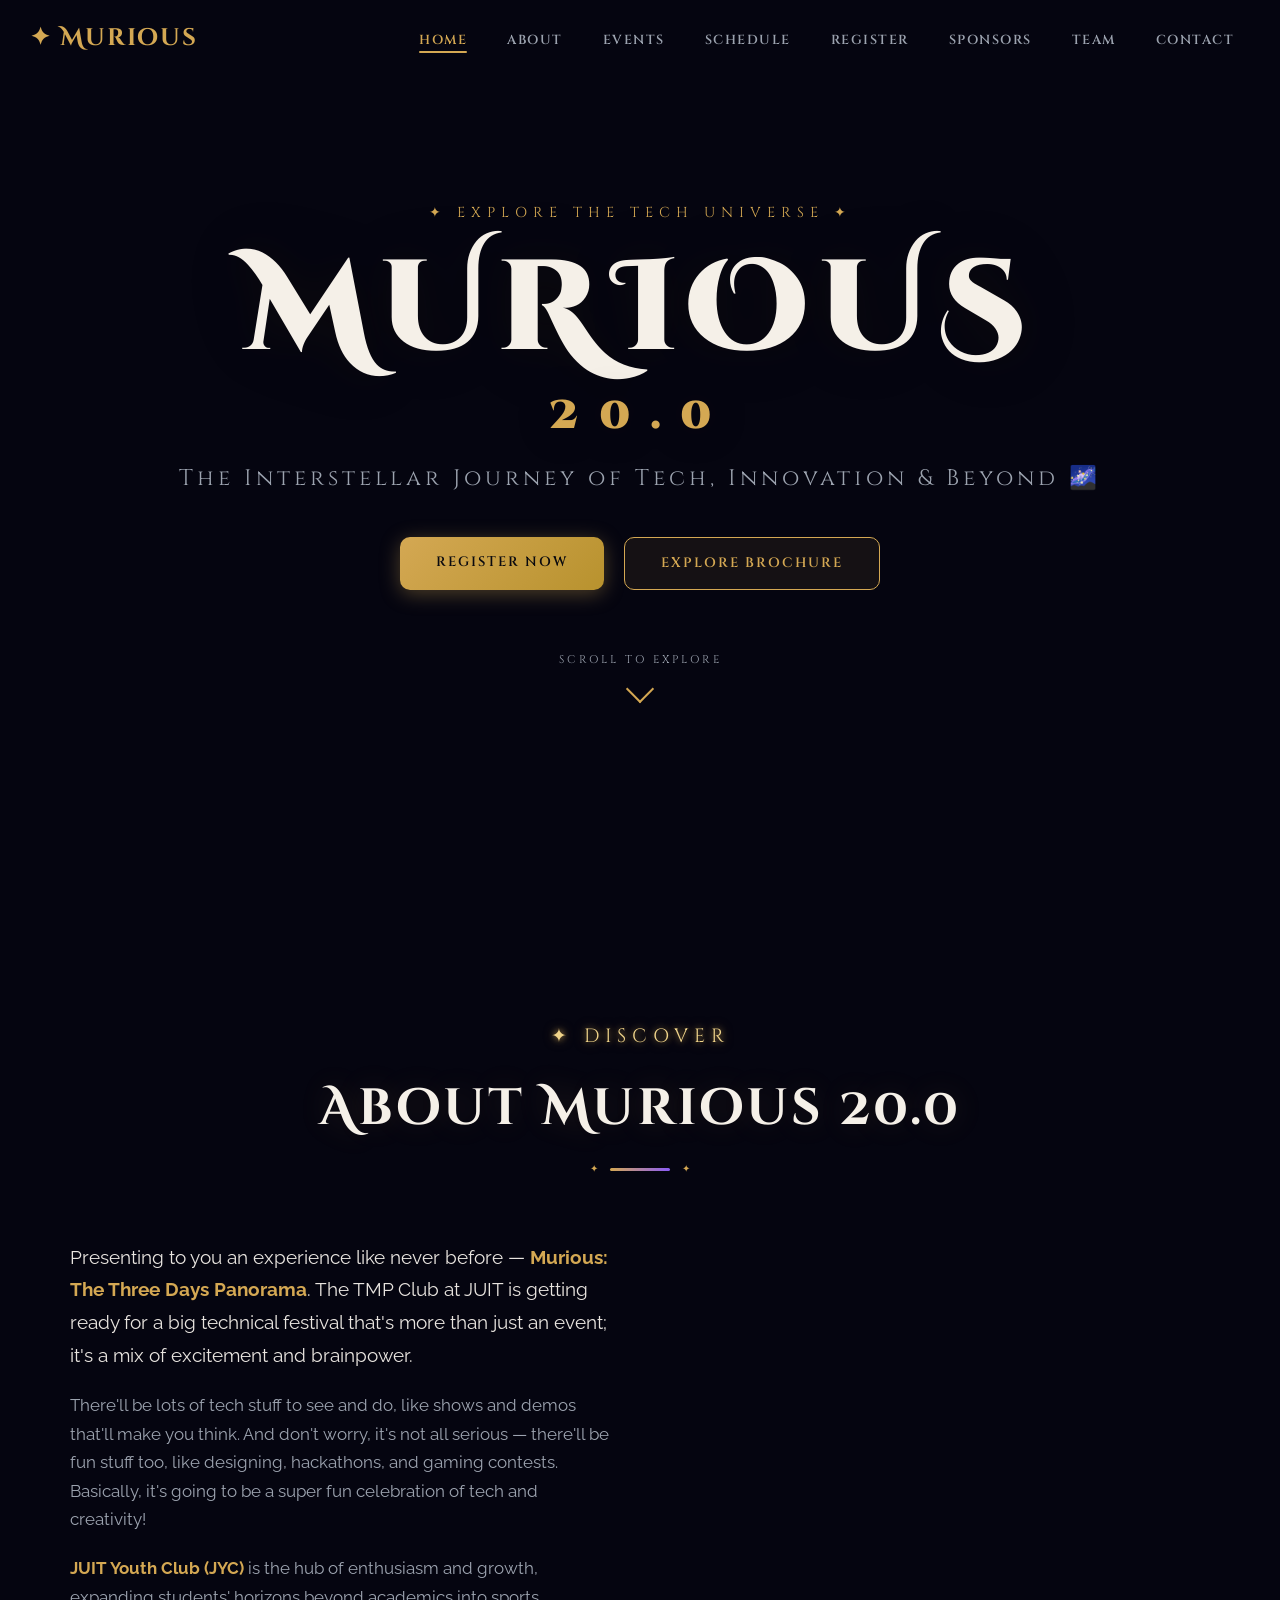
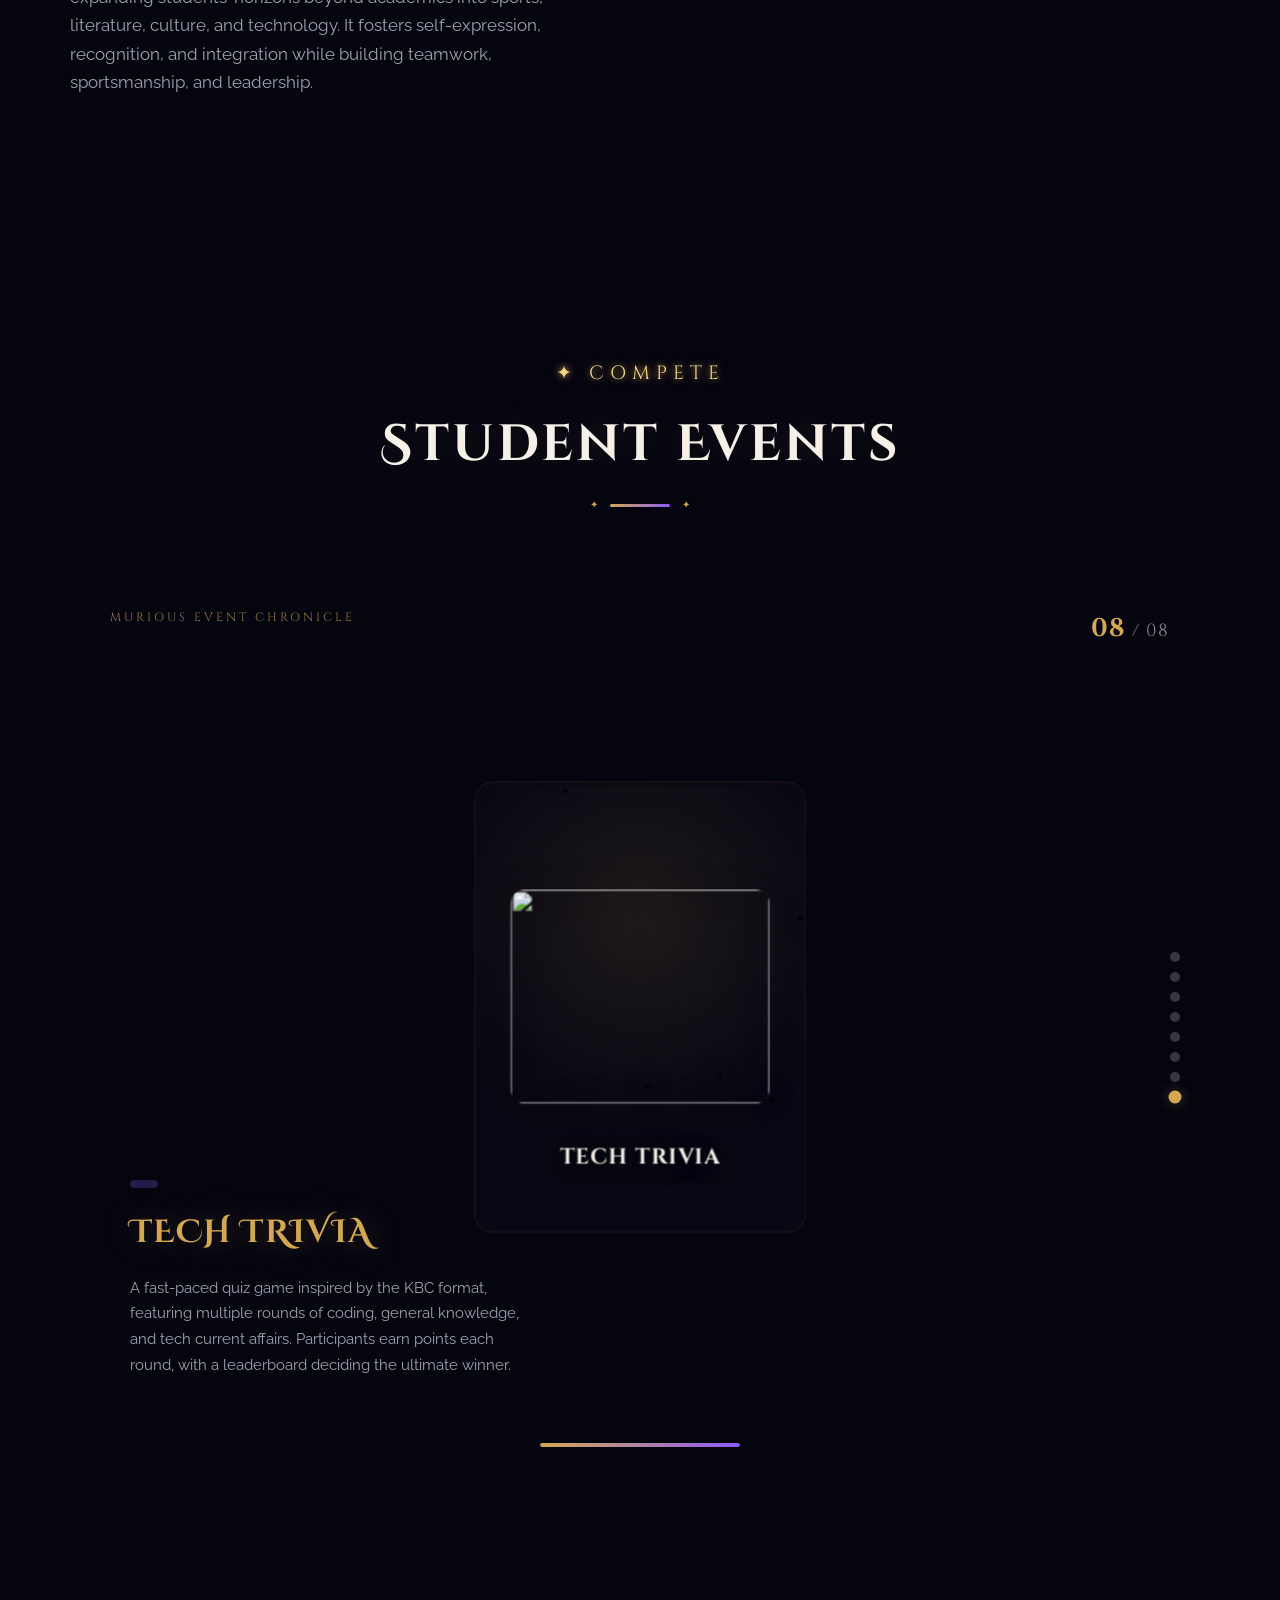
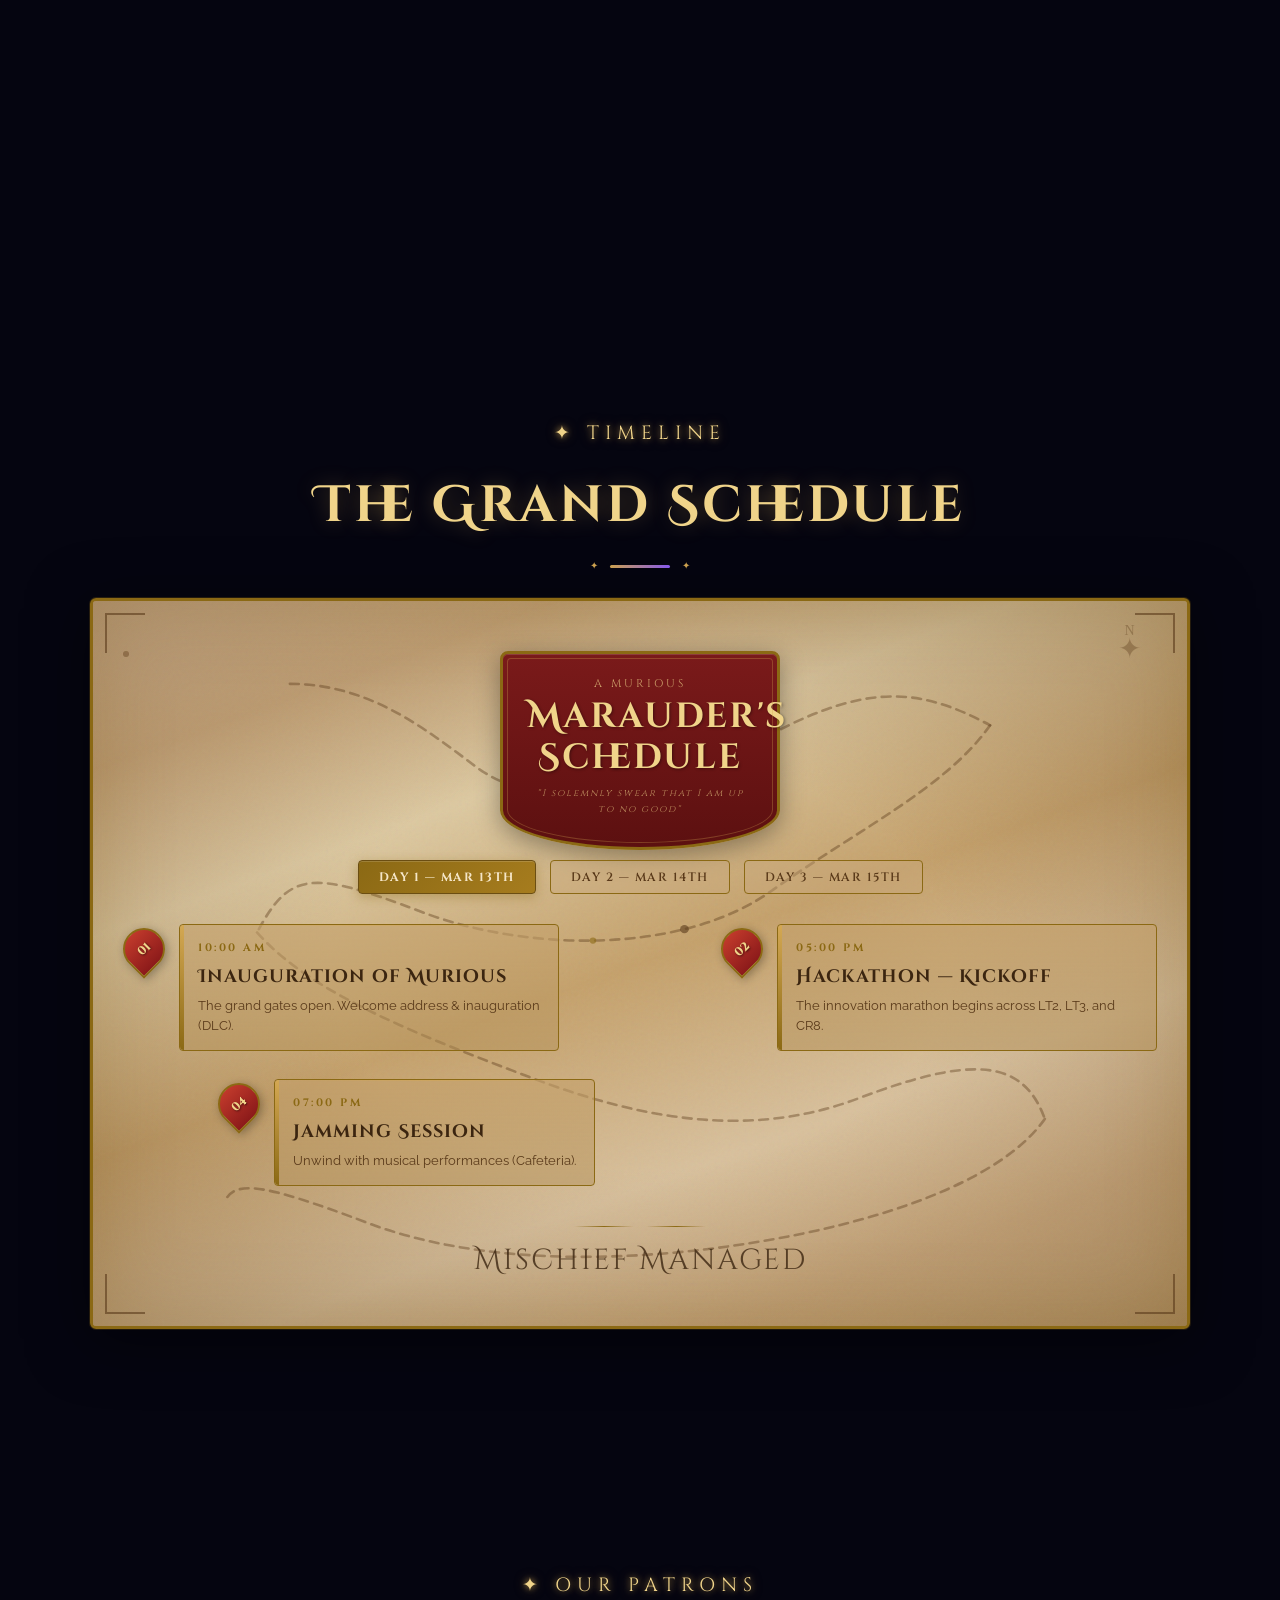
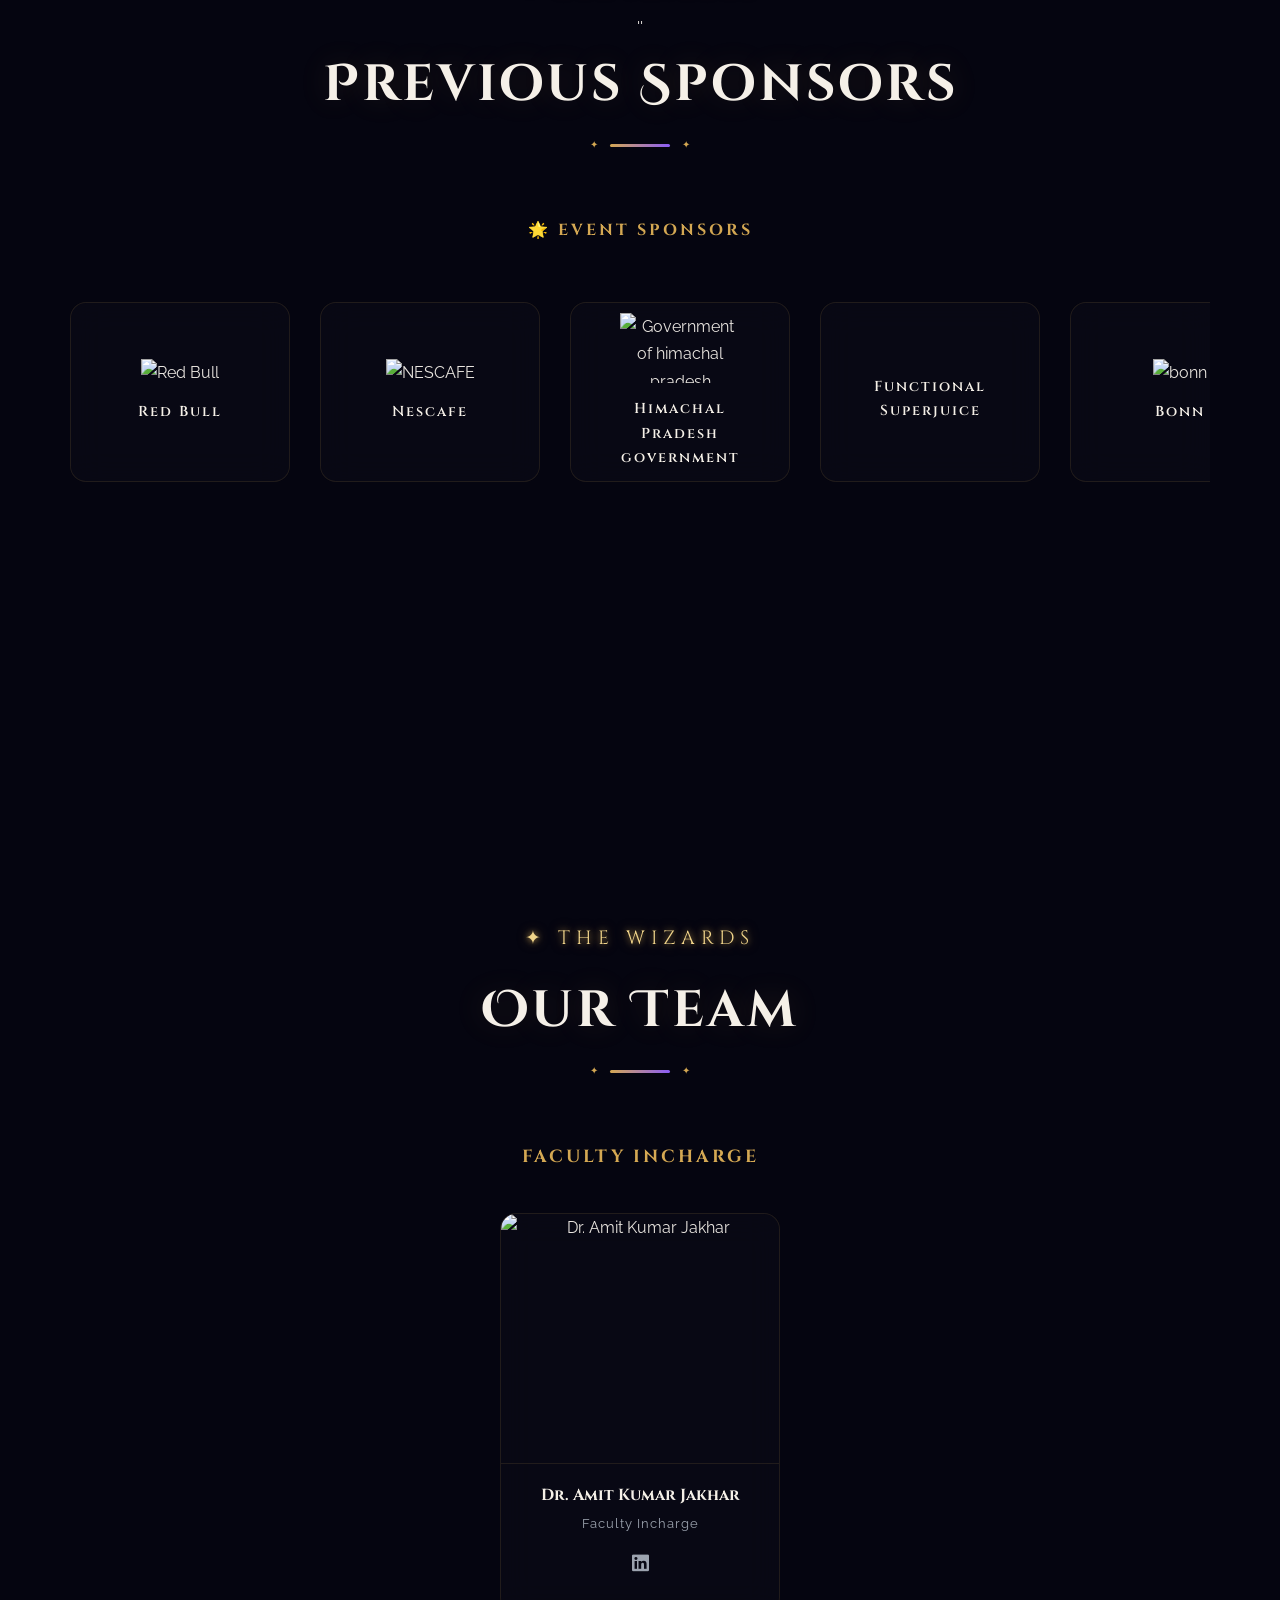
==== commit 34722721: "scroll change" ====
--- a/index.html
+++ b/index.html
@@ -68,7 +68,7 @@
         <p class="hero-tagline">The Interstellar Journey of Tech, Innovation &amp; Beyond 🌌</p>
         <div class="hero-cta-group">
           <a href="register.html" class="btn btn-primary">Register Now</a>
-          <a href="#events" class="btn btn-outline">Explore Events</a>
+          <a href="assets/Murious 20 Brochure.pdf" class="btn btn-outline">Explore Brochure</a>
         </div>
         <div class="scroll-indicator">
           <span>Scroll to Explore</span>
@@ -230,15 +230,6 @@
                 <p>The innovation marathon begins across LT2, LT3, and CR8.</p>
               </div>
             </div>
-
-            <!-- <div class="map-loc map-loc--3" data-day="1">
-              <div class="map-marker">03</div>
-              <div class="map-card">
-                <span class="map-card-time">05:00 PM</span>
-                <h4>FIFA & Tekken</h4>
-                <p>Esports battles commence (Shastri TV Room).</p>
-              </div>
-            </div> -->
 
             <div class="map-loc map-loc--4" data-day="1">
               <div class="map-marker">04</div>
--- a/css/styles.css
+++ b/css/styles.css
@@ -418,10 +418,11 @@
   z-index: 6;
   pointer-events: none;
   will-change: transform;
+  
+  /* Transition for smooth animation including mask */
   transition: transform 0.85s cubic-bezier(0.4, 0, 0.2, 1);
-  -webkit-mask-image: linear-gradient(to bottom, black 85%, transparent 100%);
-  mask-image: linear-gradient(to bottom, black 85%, transparent 100%);
-}
+}
+
 
 .hero-tree {
   position: absolute;
@@ -956,6 +957,9 @@
   background-size: 300% 300%;
 
   -webkit-mask:
+    linear-gradient(#000 0 0) content-box,
+    linear-gradient(#000 0 0);
+  mask:
     linear-gradient(#000 0 0) content-box,
     linear-gradient(#000 0 0);
 
@@ -2351,7 +2355,7 @@
 
 .evt-section-label {
   position: absolute;
-  top: 70px;
+  top: 30px;
   left: 40px;
   font-family: var(--font-heading);
   font-size: 0.75rem;
@@ -2373,8 +2377,8 @@
 
 .evt-card {
   position: absolute;
-  width: 250px;
-  height: 350px;
+  width: 280px;
+  height: 380px;
   border-radius: var(--radius);
   overflow: hidden;
   will-change: transform, opacity;
@@ -2388,8 +2392,8 @@
   flex-direction: column;
   align-items: center;
   justify-content: center;
-  gap: 15px;
-  padding: 25px;
+  gap: 20px;
+  padding: 30px;
   background: var(--bg-glass);
   border: 1px solid var(--border);
   border-radius: var(--radius);
@@ -2408,7 +2412,7 @@
 }
 
 .evt-card-icon {
-  font-size: 3.2rem;
+  font-size: 4rem;
   filter: drop-shadow(0 4px 20px rgba(212, 168, 83, 0.4));
   position: relative;
   z-index: 2;
@@ -2419,7 +2423,7 @@
   z-index: 2;
   font-family: var(--font-heading);
   font-weight: 700;
-  font-size: 1.05rem;
+  font-size: 1.15rem;
   text-transform: uppercase;
   letter-spacing: 0.05em;
   line-height: 1.3;
@@ -2431,10 +2435,10 @@
 /* ── Text panel ── */
 .evt-text-panel {
   position: absolute;
-  bottom: 50px;
-  left: 70px;
-  max-width: 250px;
-  z-index: 20;
+  bottom: 100px;
+  left: 60px;
+  max-width: 400px;
+  z-index: 10;
   will-change: transform, opacity;
 }
 
@@ -2473,7 +2477,7 @@
 /* ── Card counter ── */
 .evt-card-counter {
   position: absolute;
-  top: 90px;
+  top: 30px;
   right: 40px;
   z-index: 20;
   font-family: var(--font-heading);
@@ -2518,7 +2522,7 @@
 /* ── Bottom progress bar ── */
 .evt-bottom-bar {
   position: absolute;
-  bottom: 10px;
+  bottom: 30px;
   left: 50%;
   transform: translateX(-50%);
   width: 200px;
@@ -2559,7 +2563,7 @@
 
   .evt-text-panel {
     left: 20px;
-    bottom: 50px;
+    bottom: 85px;
     max-width: 220px;
   }
 
@@ -2590,7 +2594,7 @@
 
   @media (max-width:768px) {
     .event-scroll-container {
-      height: 1400vh;
+      height: 850vh;
     }
   }
 }
